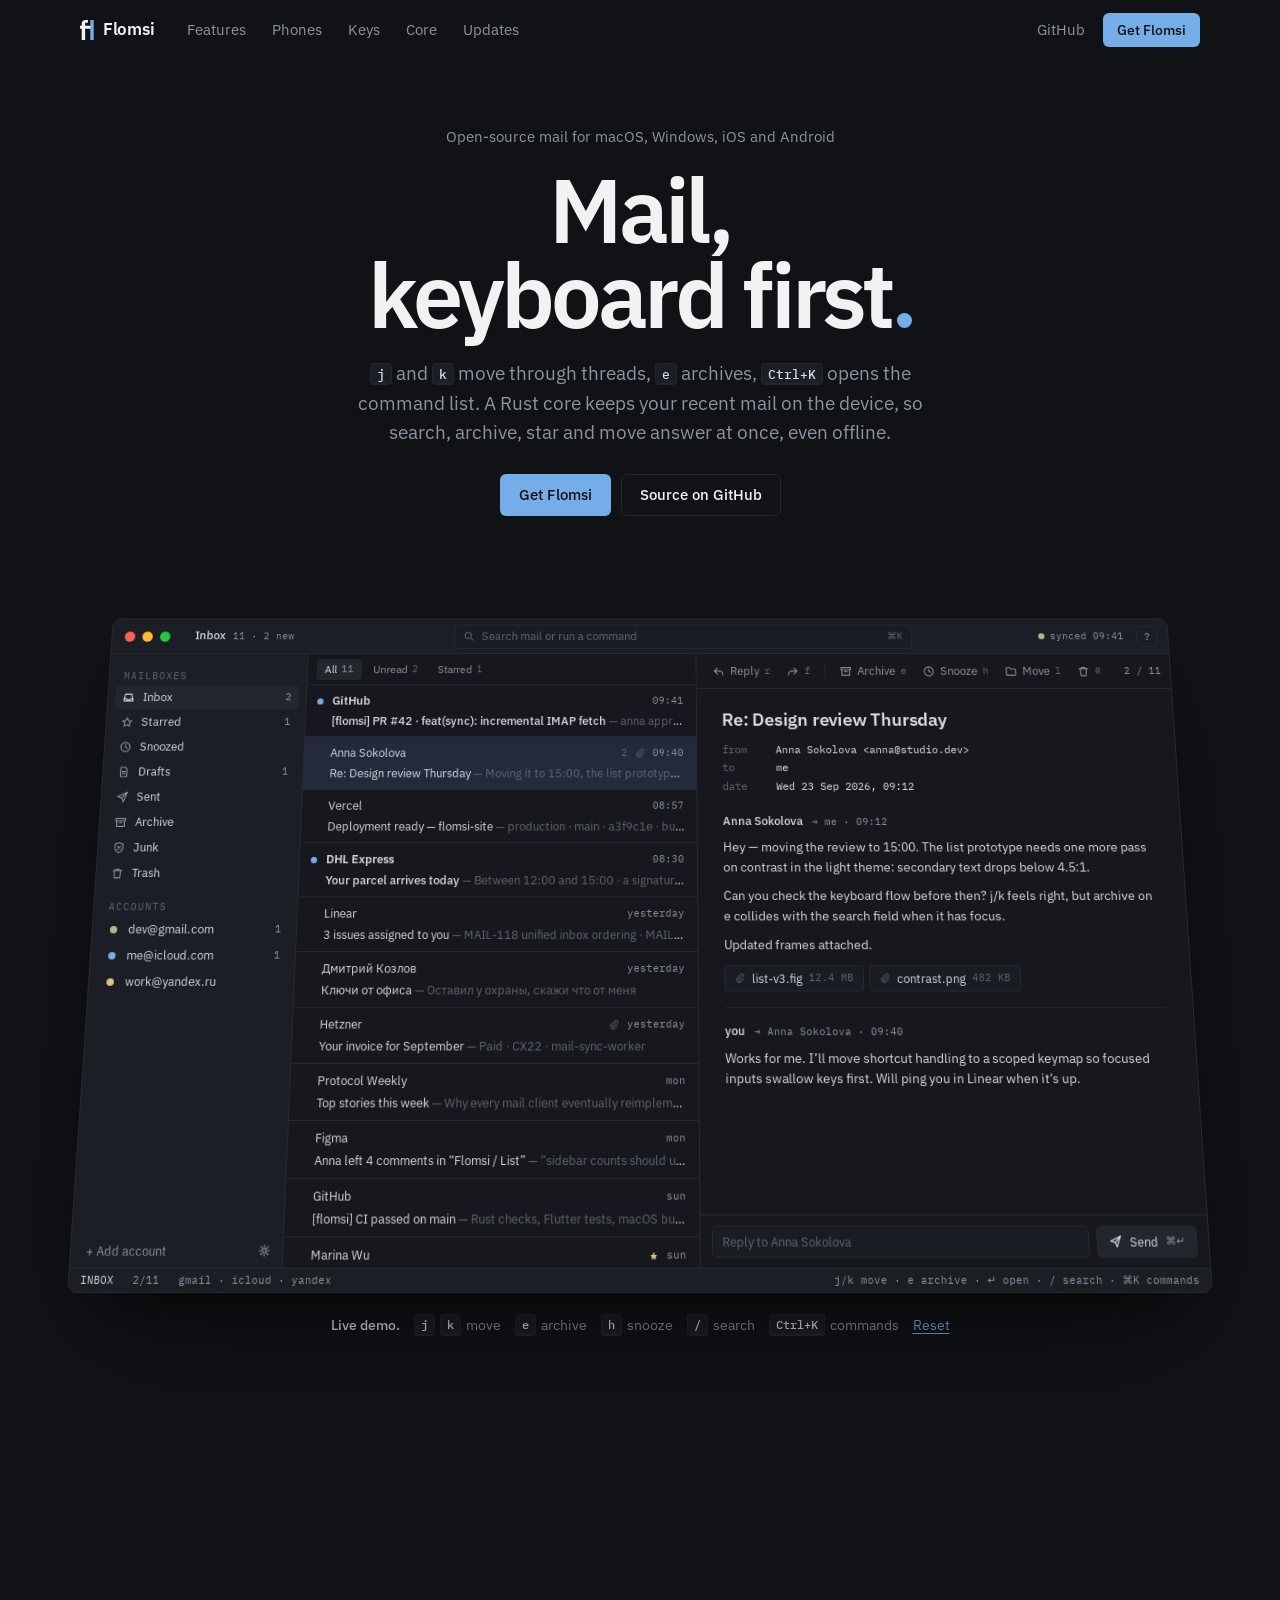
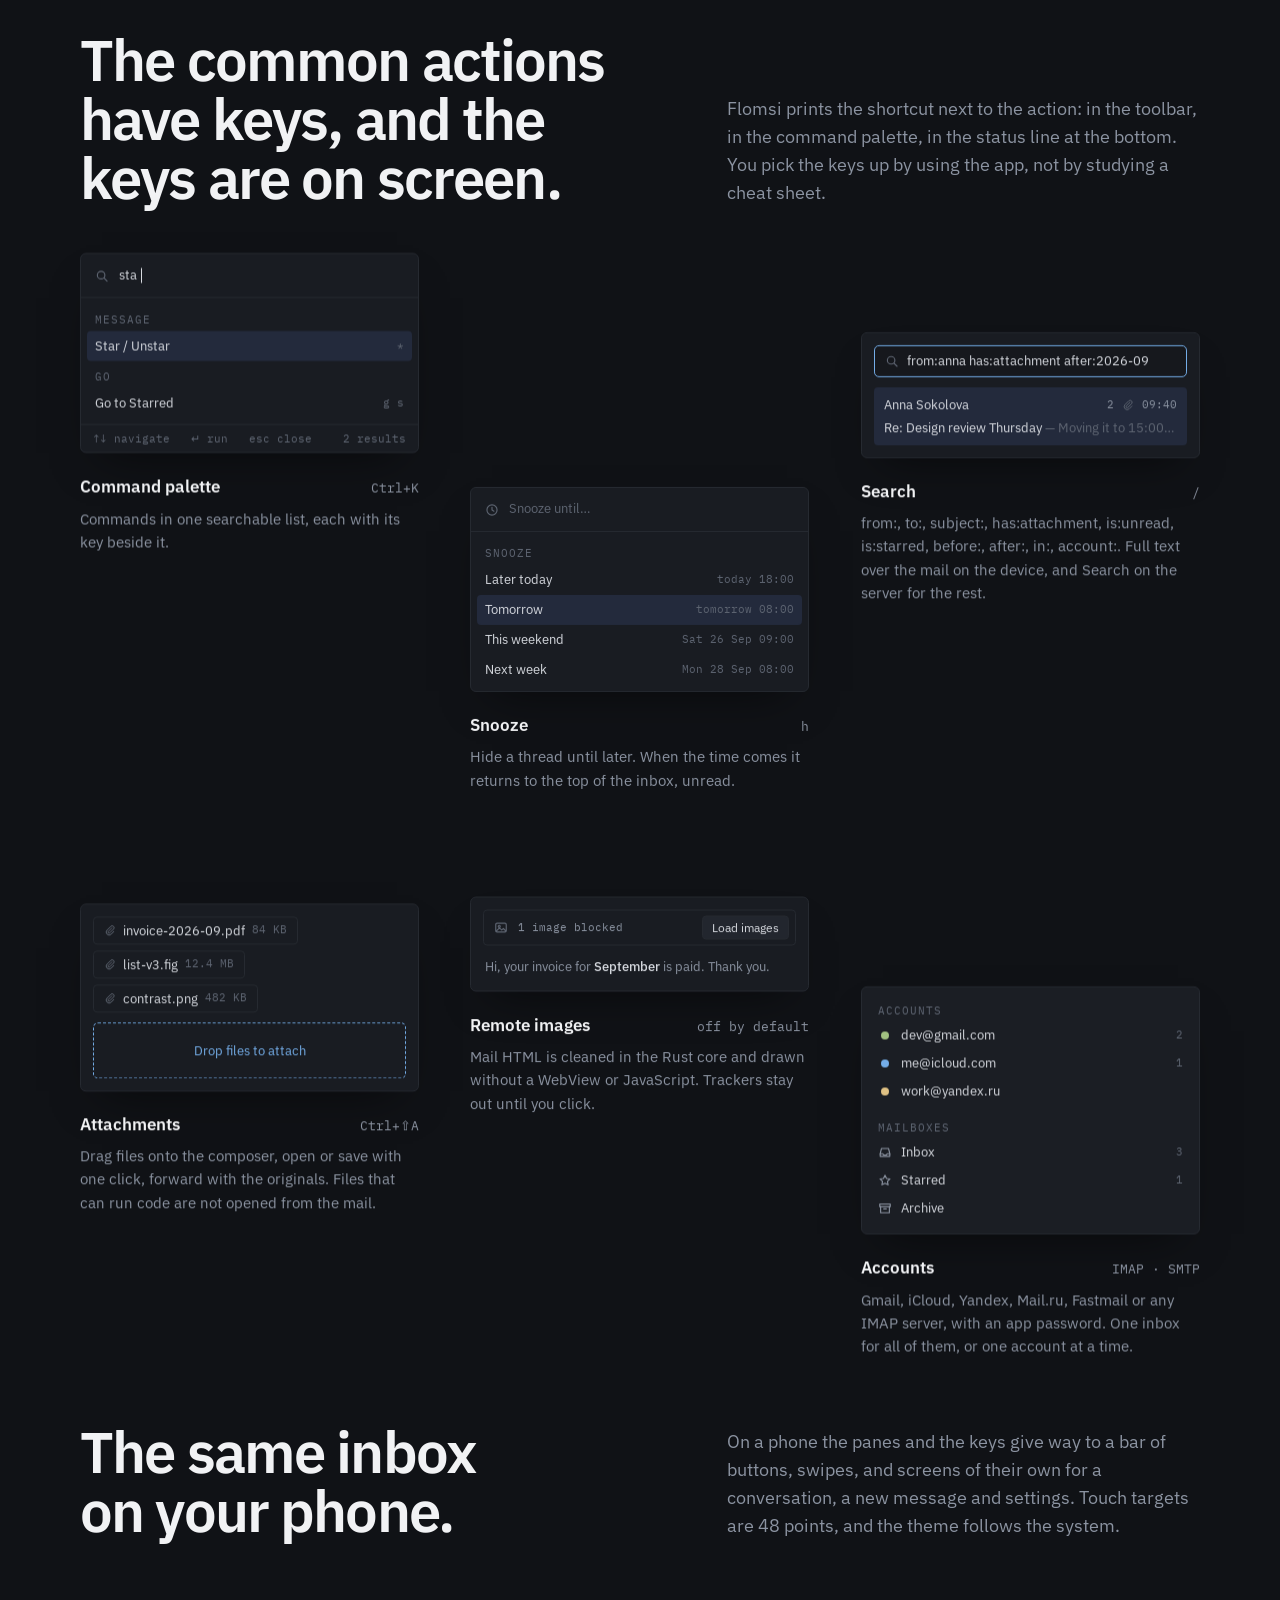
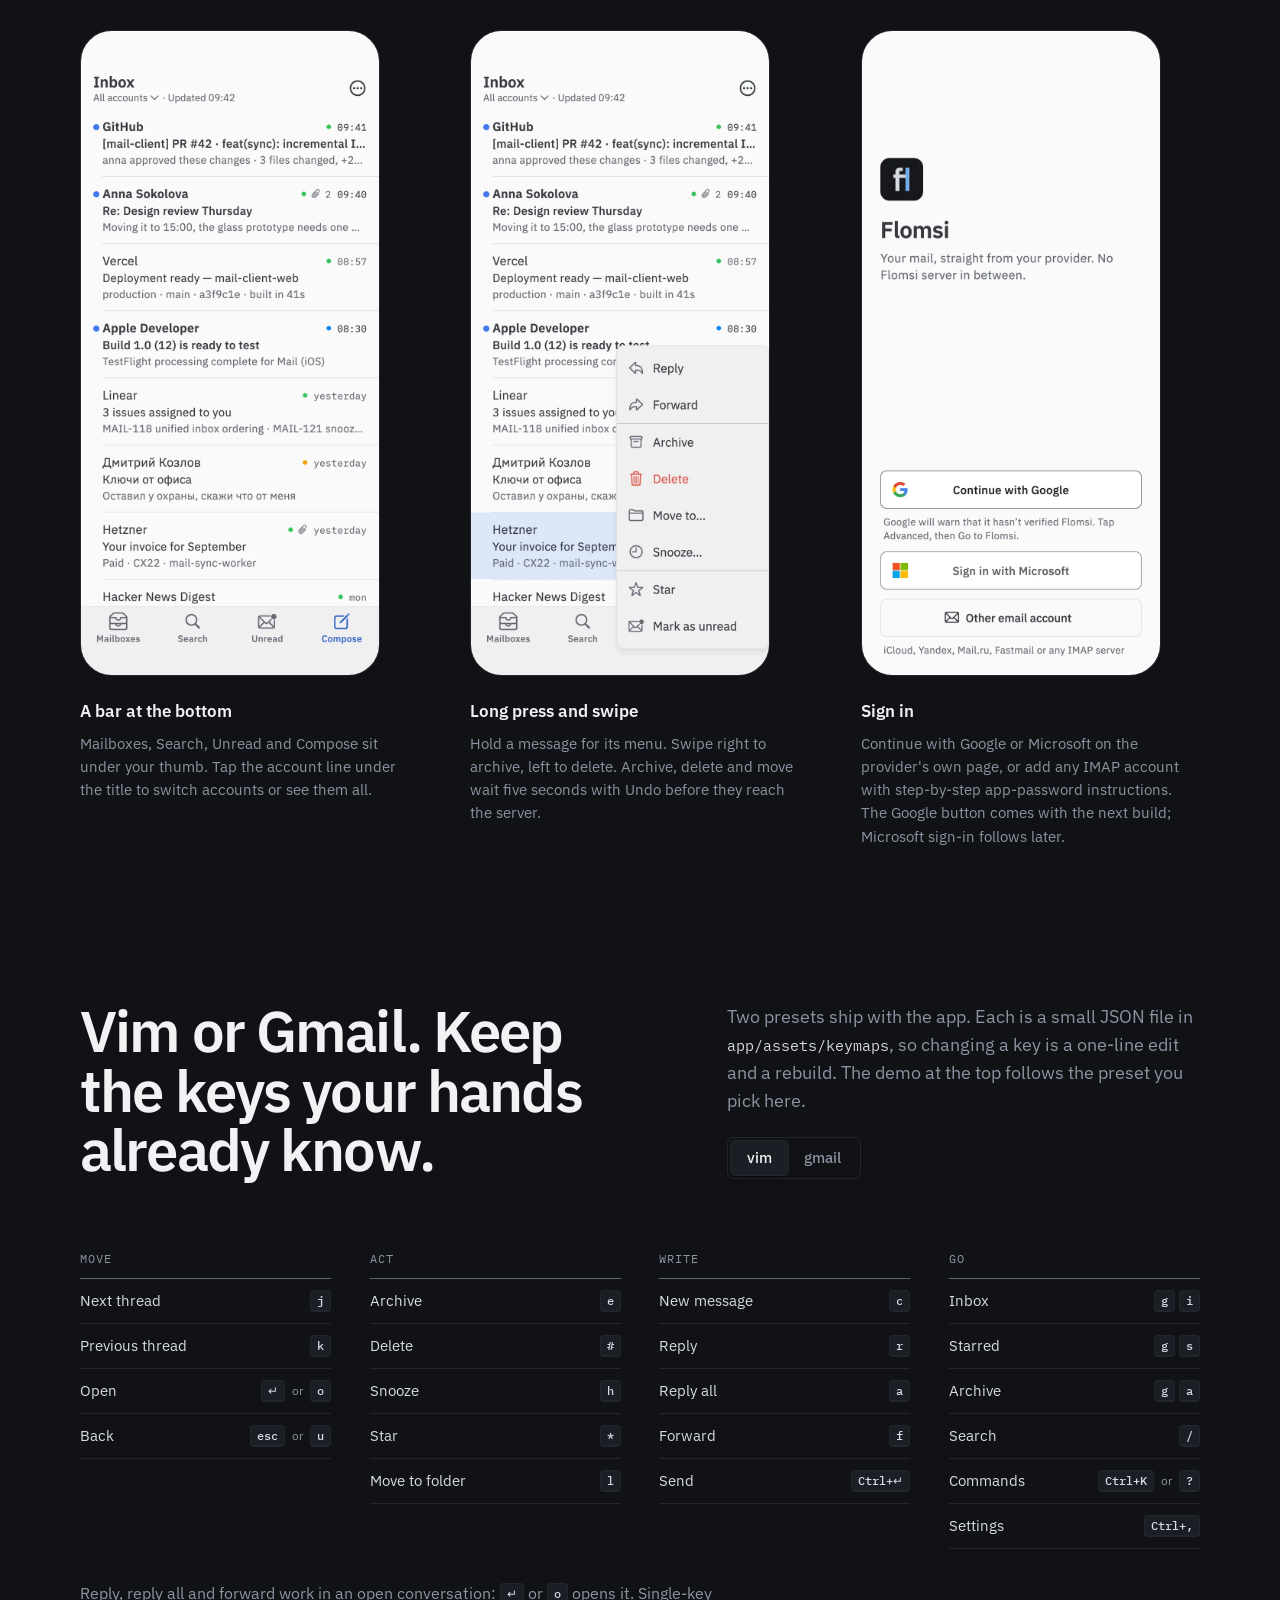
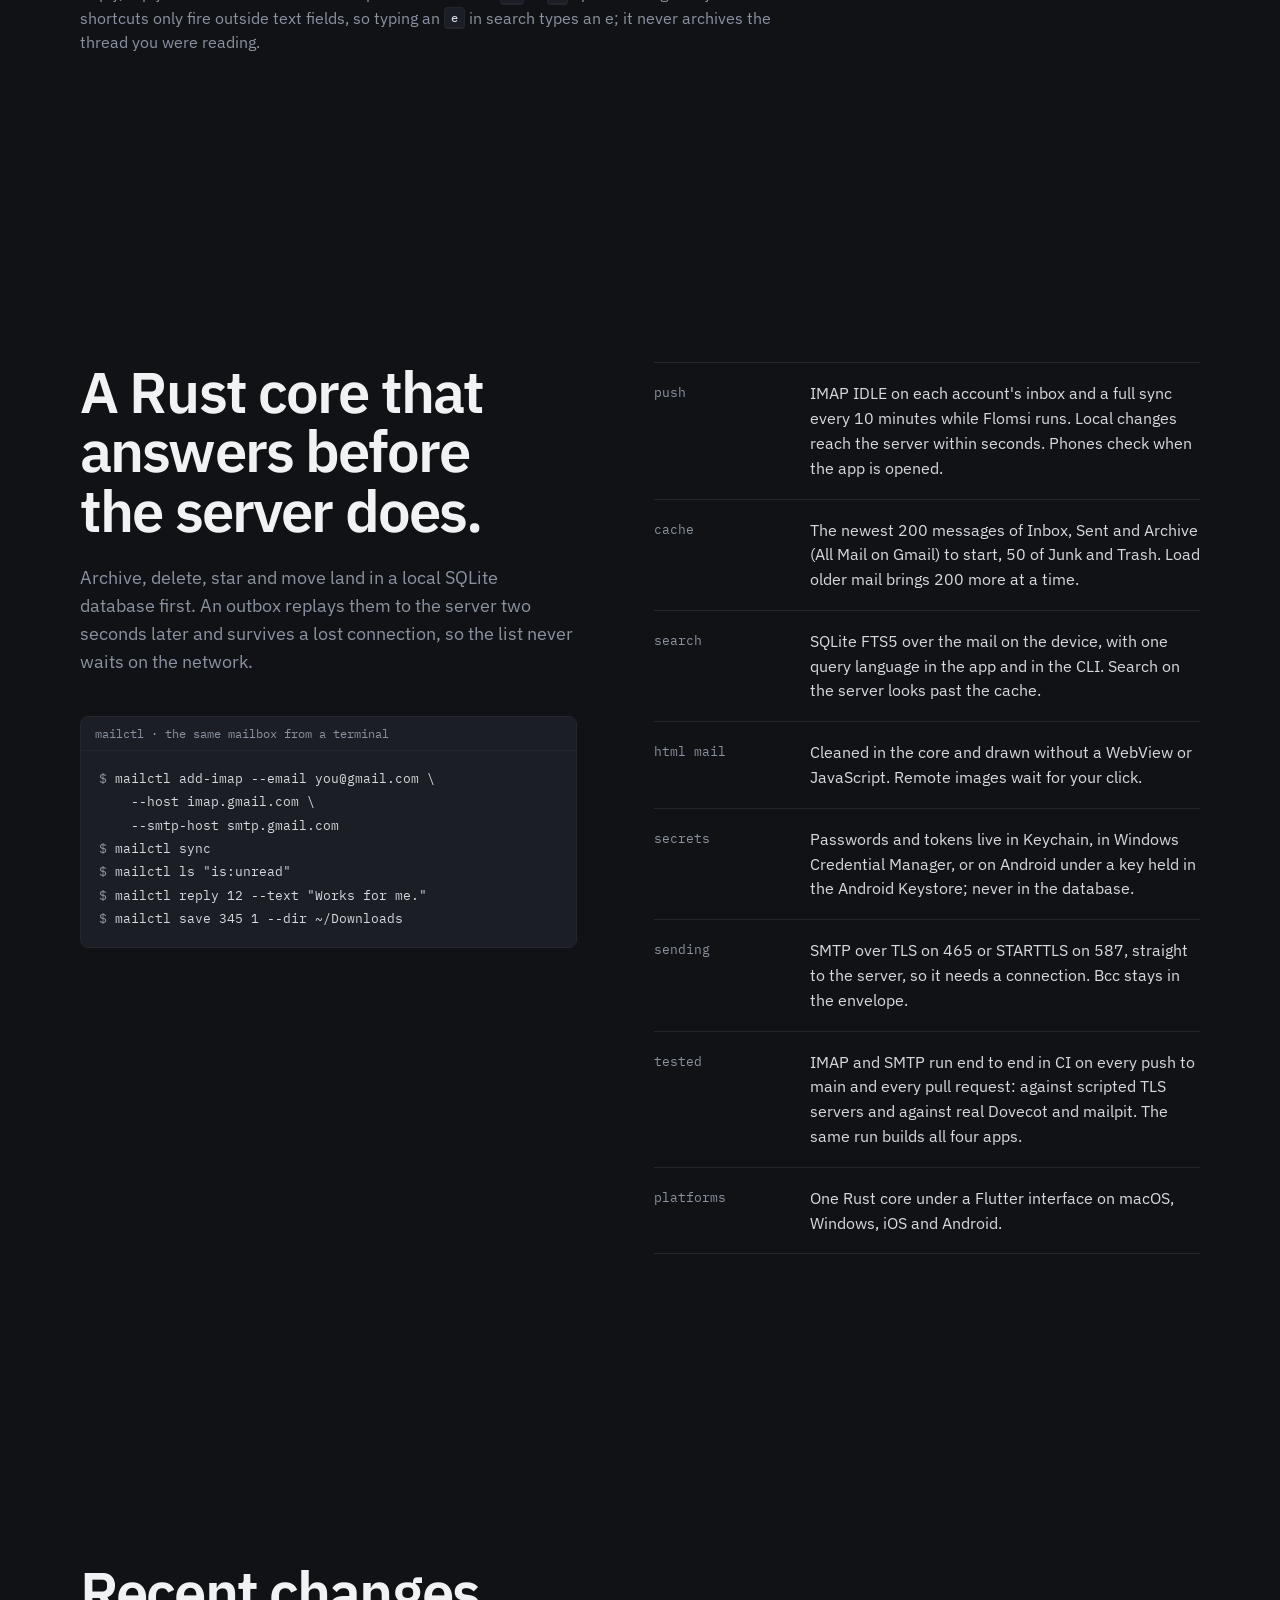
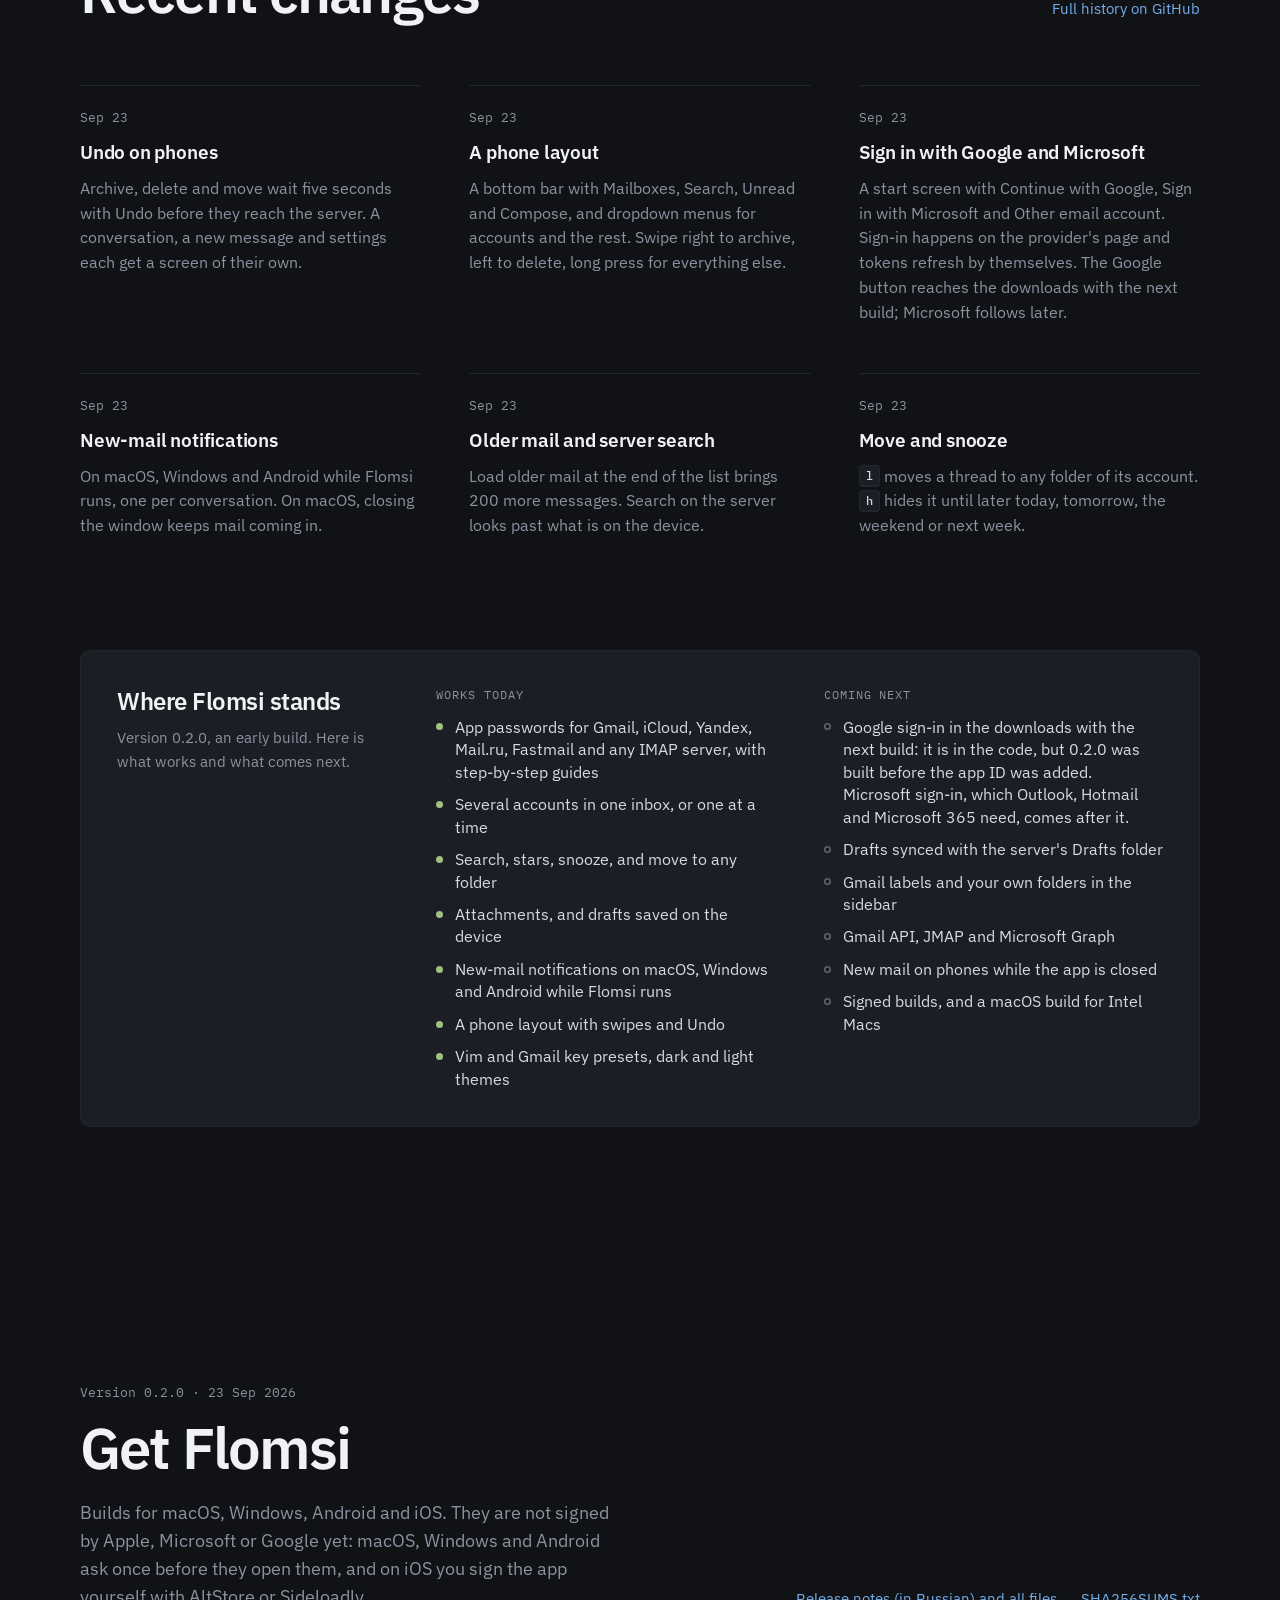
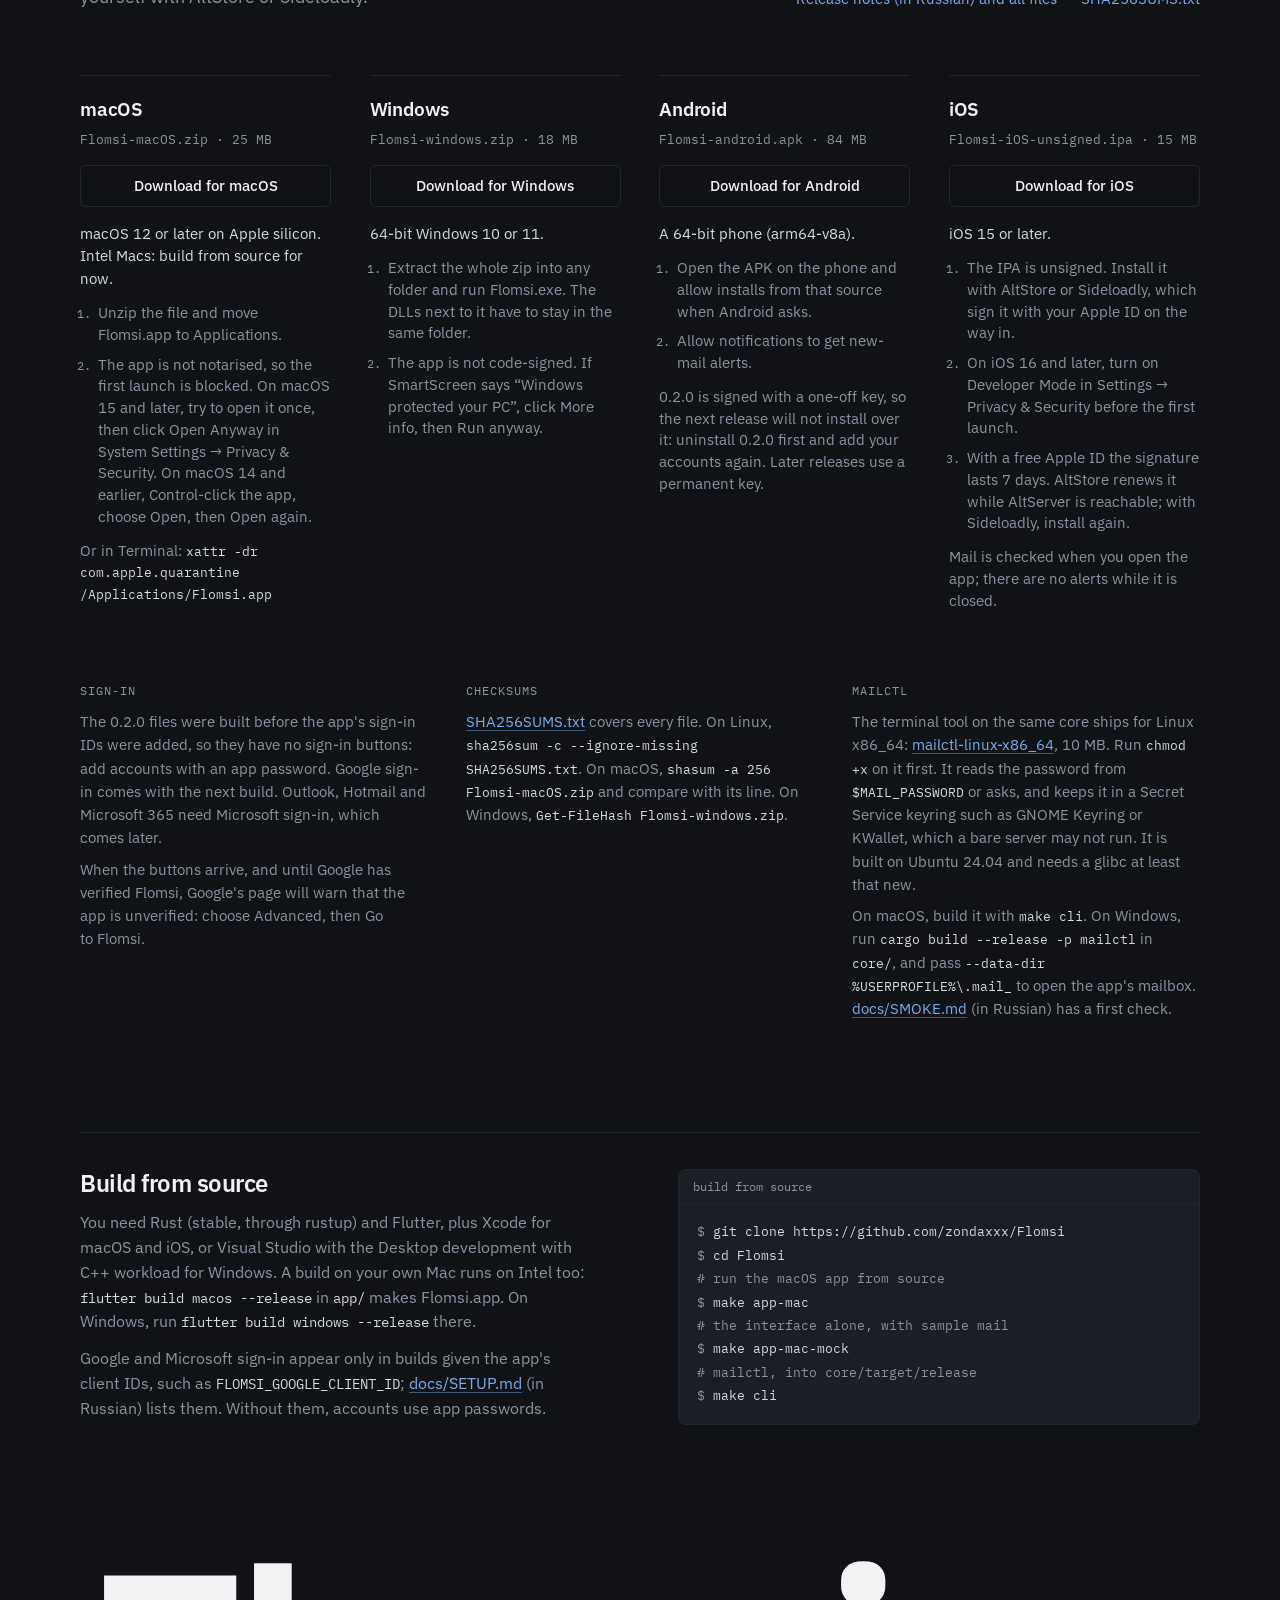
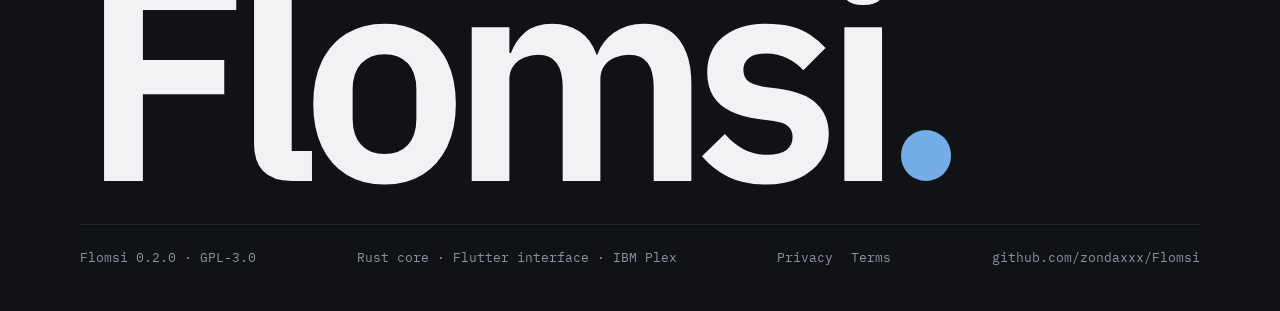
==== site/index.html @ 583b284b "A new mark: an fl ligature with the text cursor as its l The f is IBM Plex's own f; the l is a blue " ====
<!doctype html>
<html lang="en">
<head>
<meta charset="utf-8">
<!-- Holds the privacy page to its word: nothing loads from other sites, and the page sends nothing anywhere. -->
<meta http-equiv="Content-Security-Policy" content="default-src 'self'; script-src 'self' 'unsafe-inline'; style-src 'self' 'unsafe-inline'; img-src 'self' data:; connect-src 'none'; object-src 'none'; base-uri 'none'; form-action 'none'">
<meta name="viewport" content="width=device-width, initial-scale=1, viewport-fit=cover">
<title>Flomsi · Mail, keyboard first</title>
<script>document.documentElement.classList.add('js')</script>
<meta name="description" content="Flomsi is an open-source, keyboard-first mail client for macOS, Windows, iOS and Android. A Rust core keeps your recent mail on the device.">
<link rel="canonical" href="https://flomsi.nz/">
<!-- The page opens on the dark hero in either scheme; the script follows the section tone from there. -->
<meta name="theme-color" content="#101216" media="(prefers-color-scheme: dark)">
<meta name="theme-color" content="#101216" media="(prefers-color-scheme: light)">
<meta property="og:type" content="website">
<meta property="og:site_name" content="Flomsi">
<meta property="og:title" content="Flomsi · Mail, keyboard first">
<meta property="og:description" content="An open-source, keyboard-first mail client for macOS, Windows, iOS and Android.">
<meta property="og:url" content="https://flomsi.nz/">
<meta property="og:image" content="https://flomsi.nz/og.png">
<meta property="og:image:width" content="1200">
<meta property="og:image:height" content="630">
<meta property="og:image:alt" content="Flomsi, mail keyboard first, next to its inbox on a phone.">
<meta name="twitter:card" content="summary_large_image">
<link rel="icon" href="favicon.ico" sizes="32x32">
<link rel="icon" href="favicon.svg" type="image/svg+xml">
<link rel="apple-touch-icon" href="apple-touch-icon.png">
<link rel="preload" href="fonts/IBMPlexSans-Variable.woff2" as="font" type="font/woff2" crossorigin>
<style>
/* IBM Plex, served from this site (SIL OFL 1.1, fonts/OFL.txt): no third-party requests.
   Plex has no ⌘ ⇧ ↵, so both stacks keep system fonts behind it. */
@font-face{font-family:"IBM Plex Sans";src:url(fonts/IBMPlexSans-Variable.woff2) format("woff2");font-weight:400 700;font-style:normal;font-display:swap}
@font-face{font-family:"IBM Plex Mono";src:url(fonts/IBMPlexMono-Regular.woff2) format("woff2");font-weight:400;font-style:normal;font-display:swap}
@font-face{font-family:"IBM Plex Mono";src:url(fonts/IBMPlexMono-Medium.woff2) format("woff2");font-weight:500;font-style:normal;font-display:swap}
:root{--sans:"IBM Plex Sans",system-ui,-apple-system,"Segoe UI",Roboto,sans-serif;--mono:"IBM Plex Mono",ui-monospace,"SF Mono",Menlo,Consolas,monospace}

/* Tokens. Page: One Dark / One Light grounds. App: the exact Scheme from app/lib/theme/tokens.dart.
   Registered so the whole page can ease between the two palettes as sections change tone. */
@property --page{syntax:'<color>';inherits:true;initial-value:#101216}
@property --page2{syntax:'<color>';inherits:true;initial-value:#16181d}
@property --surface{syntax:'<color>';inherits:true;initial-value:#1b1e24}
@property --ink{syntax:'<color>';inherits:true;initial-value:#d7dae0}
@property --ink-strong{syntax:'<color>';inherits:true;initial-value:#f1f2f4}
@property --ink2{syntax:'<color>';inherits:true;initial-value:#8b93a1}
@property --ink3{syntax:'<color>';inherits:true;initial-value:#5f6673}
@property --line{syntax:'<color>';inherits:true;initial-value:#23262d}
@property --accent{syntax:'<color>';inherits:true;initial-value:#74ade8}
@property --accent2{syntax:'<color>';inherits:true;initial-value:#8fbdee}
@property --accent-ink{syntax:'<color>';inherits:true;initial-value:#0f1216}
@property --shade{syntax:'<color>';inherits:true;initial-value:rgba(0,0,0,.55)}
@property --scrim{syntax:'<color>';inherits:true;initial-value:rgba(0,0,0,.35)}
@property --bg{syntax:'<color>';inherits:true;initial-value:#16181d}
@property --bg2{syntax:'<color>';inherits:true;initial-value:#1b1e24}
@property --panel{syntax:'<color>';inherits:true;initial-value:#191c22}
@property --raised{syntax:'<color>';inherits:true;initial-value:#22262e}
@property --hover{syntax:'<color>';inherits:true;initial-value:#1c1f26}
@property --sel{syntax:'<color>';inherits:true;initial-value:#232a3c}
@property --border{syntax:'<color>';inherits:true;initial-value:#262a31}
@property --fg{syntax:'<color>';inherits:true;initial-value:#d7dae0}
@property --fg2{syntax:'<color>';inherits:true;initial-value:#8b93a1}
@property --fg3{syntax:'<color>';inherits:true;initial-value:#5f6673}
@property --blue{syntax:'<color>';inherits:true;initial-value:#74ade8}
@property --green{syntax:'<color>';inherits:true;initial-value:#a1c181}
@property --yellow{syntax:'<color>';inherits:true;initial-value:#dfc184}
@property --red{syntax:'<color>';inherits:true;initial-value:#d07277}
@property --purple{syntax:'<color>';inherits:true;initial-value:#b477cf}
@property --cyan{syntax:'<color>';inherits:true;initial-value:#6fb3c9}

:root{color-scheme:dark}
body{
  --page:#101216;--page2:#16181d;--surface:#1b1e24;--ink:#d7dae0;--ink-strong:#f1f2f4;--ink2:#8b93a1;--ink3:#5f6673;
  --line:#23262d;--accent:#74ade8;--accent2:#8fbdee;--accent-ink:#0f1216;--shade:rgba(0,0,0,.55);--scrim:rgba(0,0,0,.35);
  --bg:#16181d;--bg2:#1b1e24;--panel:#191c22;--raised:#22262e;--hover:#1c1f26;--sel:#232a3c;--border:#262a31;
  --fg:#d7dae0;--fg2:#8b93a1;--fg3:#5f6673;--blue:#74ade8;--green:#a1c181;--yellow:#dfc184;--red:#d07277;--purple:#b477cf;--cyan:#6fb3c9;
  --ease:cubic-bezier(.215,.61,.355,1);
  margin:0;background:var(--page);color:var(--ink);
  font:400 16px/1.6 var(--sans);
  -webkit-font-smoothing:antialiased;text-rendering:optimizeLegibility;
  transition-property:--page,--page2,--surface,--ink,--ink-strong,--ink2,--ink3,--line,--accent,--accent2,--accent-ink,--shade,--scrim,--bg,--bg2,--panel,--raised,--hover,--sel,--border,--fg,--fg2,--fg3,--blue,--green,--yellow,--red,--purple,--cyan;
  transition-duration:.6s;transition-timing-function:var(--ease);
}
/* The page's light accent is one step darker than the app's blue (--blue stays #4078f2), so link text
   on the page and white on a primary button both reach 4.5:1. --ink3 is for rules and markers only. */
body[data-tone="light"]{
  --page:#f5f5f6;--page2:#ececee;--surface:#ffffff;--ink:#383a42;--ink-strong:#1d1f25;--ink2:#61646f;--ink3:#9a9ca4;
  --line:#e1e1e3;--accent:#2f66e0;--accent2:#2a5fd6;--accent-ink:#ffffff;--shade:rgba(40,44,56,.2);--scrim:rgba(40,44,56,.12);
  --bg:#fafafa;--bg2:#f0f0f1;--panel:#ffffff;--raised:#e5e5e6;--hover:#f2f2f3;--sel:#dce6f7;--border:#e1e1e3;
  --fg:#383a42;--fg2:#696c77;--fg3:#a0a1a7;--blue:#4078f2;--green:#50a14f;--yellow:#c18401;--red:#e45649;--purple:#a626a4;--cyan:#0184bc;
}
body[data-tone="light"]{color-scheme:light}
/* The demo window can be pinned to one theme from its own command palette. */
.win[data-force="dark"]{--bg:#16181d;--bg2:#1b1e24;--panel:#191c22;--raised:#22262e;--hover:#1c1f26;--sel:#232a3c;--border:#262a31;--fg:#d7dae0;--fg2:#8b93a1;--fg3:#5f6673;--blue:#74ade8;--green:#a1c181;--yellow:#dfc184;--red:#d07277;--purple:#b477cf;--cyan:#6fb3c9;--shade:rgba(0,0,0,.55);--scrim:rgba(0,0,0,.35)}
.win[data-force="light"]{--bg:#fafafa;--bg2:#f0f0f1;--panel:#ffffff;--raised:#e5e5e6;--hover:#f2f2f3;--sel:#dce6f7;--border:#e1e1e3;--fg:#383a42;--fg2:#696c77;--fg3:#a0a1a7;--blue:#4078f2;--green:#50a14f;--yellow:#c18401;--red:#e45649;--purple:#a626a4;--cyan:#0184bc;--shade:rgba(40,44,56,.2);--scrim:rgba(40,44,56,.12)}

*,*::before,*::after{box-sizing:border-box}
/* Anchors and focus stop below the sticky nav. Smooth only once something has focus (a clicked nav link),
   so arriving from another page at /#get jumps straight there instead of scrolling the whole page. */
html{scroll-padding-top:64px}
html:focus-within{scroll-behavior:smooth}
.mono{font-family:var(--mono);font-variant-numeric:tabular-nums}
a{color:inherit}
:focus-visible{outline:2px solid var(--accent);outline-offset:2px}
.wrap{max-width:1200px;margin-inline:auto;padding-inline:clamp(16px,4vw,40px)}
.skip{position:absolute;left:12px;top:-60px;z-index:60;padding:8px 12px;border:1px solid var(--line);border-radius:6px;background:var(--surface);color:var(--ink-strong);font-size:14.5px;text-decoration:none}
.skip:focus{top:10px}
/* Without scripts the demo window would stand empty and the preset toggle would do nothing. */
html:not(.js) .stage,html:not(.js) .seg{display:none}
kbd{font:500 12px/1 var(--mono);display:inline-block;min-width:1.7em;text-align:center;padding:4px 6px 3px;border:1px solid var(--line);border-bottom-width:2px;border-radius:4px;background:var(--surface);color:var(--ink);vertical-align:.1em}
.ic{width:14px;height:14px;flex:none;fill:none;stroke:currentColor;stroke-width:1.3;stroke-linecap:round;stroke-linejoin:round}

/* ---------- Nav ---------- */
.nav{position:sticky;top:env(safe-area-inset-top,0px);z-index:40;background:var(--page);border-bottom:1px solid transparent;transition:border-color .2s}
.nav.scrolled{border-bottom-color:var(--line)}
.nav .wrap{height:60px;display:flex;align-items:center;gap:32px}
.logo{display:flex;align-items:center;gap:9px;font-weight:600;font-size:17px;letter-spacing:-.01em;color:var(--ink-strong);text-decoration:none}
.logo svg{width:13.7px;height:20px}
.nav-links{display:flex;gap:26px;font-size:14.5px}
.nav-links a{color:var(--ink2);text-decoration:none;transition:color .15s}
.nav-links a:hover{color:var(--ink-strong)}
.nav-end{margin-left:auto;display:flex;align-items:center;gap:18px;font-size:14.5px}
.nav-end .gh{color:var(--ink2);text-decoration:none}
.nav-end .gh:hover{color:var(--ink-strong)}
.btn{display:inline-flex;align-items:center;justify-content:center;gap:8px;height:42px;padding:0 18px;border-radius:6px;border:1px solid transparent;font:500 15px/1 var(--sans);text-decoration:none;cursor:pointer;transition:background-color .15s,border-color .15s,color .15s;white-space:nowrap}
.btn-p{background:var(--accent);color:var(--accent-ink)}
.btn-p:hover{background:var(--accent2)}
.btn-s{border-color:var(--line);color:var(--ink-strong);background:transparent}
.btn-s:hover{background:var(--page2)}
.btn-sm{height:34px;padding:0 13px;font-size:14px}
@media (max-width:820px){.nav-links,.nav-end .gh{display:none}}

/* ---------- Hero ---------- */
.hero{padding-top:clamp(36px,5vw,64px);overflow-x:clip;text-align:center}
.eyebrow{margin:0 0 18px;font-size:15px;color:var(--ink2);text-wrap:balance}
h1{margin:0;font-weight:600;font-size:clamp(44px,7vw,96px);line-height:.95;letter-spacing:-.045em;color:var(--ink-strong);text-wrap:balance}
h1 span{display:block}
.dot{display:inline-block;width:.17em;height:.17em;border-radius:50%;background:var(--accent);margin-left:.05em}
.lede{max-width:38rem;margin:22px auto 0;font-size:clamp(17px,1.5vw,19px);line-height:1.55;color:var(--ink2);text-wrap:pretty}
.lede kbd{font-size:12.5px}
.ctas{display:flex;justify-content:center;gap:10px;flex-wrap:wrap;margin-top:26px}
.rise{animation:rise .7s var(--ease) both}
.rise.d1{animation-delay:.06s}.rise.d2{animation-delay:.12s}.rise.d3{animation-delay:.18s}.rise.d4{animation-delay:.26s}
@keyframes rise{from{opacity:.3;transform:translateY(14px)}}

.stage{max-width:1240px;margin:clamp(36px,4.5vw,56px) auto 0;padding-inline:clamp(16px,2vw,20px);perspective:1800px;perspective-origin:50% 0}
.tilt{transform-origin:50% 100%;transform:rotateX(var(--tilt,0deg)) scale(var(--sc,1));will-change:transform}
.frame{position:relative;height:calc(720px * var(--k,1))}
.demo-hint{margin:22px auto 0;padding-bottom:clamp(88px,11vw,140px);font-size:14px;color:var(--ink2);display:flex;flex-wrap:wrap;justify-content:center;align-items:center;gap:6px 14px}
.demo-hint .grp{display:inline-flex;align-items:center;gap:5px;white-space:nowrap}
.demo-hint b{font-weight:500;color:var(--ink)}
.linkbtn{background:none;border:0;padding:0;font:inherit;color:var(--accent);cursor:pointer;text-decoration:underline;text-underline-offset:3px}

/* ---------- The app window (F1 · Editor) ---------- */
.win{position:absolute;left:0;top:0;width:1200px;height:720px;transform-origin:0 0;transform:scale(var(--k,1));
  display:flex;flex-direction:column;overflow:hidden;border-radius:10px;background:var(--bg);color:var(--fg);
  font:400 13px/1.45 var(--sans);text-align:left;
  box-shadow:0 0 0 1px var(--border),0 60px 120px -40px var(--shade),0 30px 60px -30px var(--shade)}
.win .mono{font-size:11px;color:var(--fg2)}
.win button{font:inherit;color:inherit}
.topbar{height:40px;flex:none;display:flex;align-items:center;padding:0 12px 0 14px;background:var(--bg2);border-bottom:1px solid var(--border)}
.lights{display:flex;gap:8px;width:66px;margin-right:14px}
.lights i{width:12px;height:12px;border-radius:50%;background:#ff5f57;box-shadow:inset 0 0 0 .5px rgba(0,0,0,.18)}
.lights i:nth-child(2){background:#febc2e}.lights i:nth-child(3){background:#28c840}
.ttl{width:150px;display:flex;align-items:baseline;gap:8px;white-space:nowrap;overflow:hidden}
.ttl b{font-weight:500;overflow:hidden;text-overflow:ellipsis}
.search{margin-inline:auto;width:520px;height:28px;display:flex;align-items:center;gap:8px;padding:0 9px;background:var(--panel);border:1px solid var(--border);border-radius:5px;color:var(--fg3);transition:border-color .12s}
.search:focus-within{border-color:var(--blue)}
.search .ic{width:13px;height:13px}
.search input,.qr input,.pin input{flex:1;min-width:0;background:none;border:0;outline:0;padding:0;font:400 13px var(--sans);color:var(--fg)}
.search input::placeholder,.qr input::placeholder,.pin input::placeholder{color:var(--fg3)}
.search .mono{font-size:10.5px;color:var(--fg3)}
.sync{display:flex;align-items:center;gap:6px}
.sync i{width:7px;height:7px;border-radius:50%;background:var(--green)}
.sync i.pulse{animation:pulse .7s ease-in-out 4 alternate}
@keyframes pulse{to{opacity:.25}}
.qbtn{margin-left:8px;width:24px;height:24px;display:grid;place-items:center;border:1px solid var(--border);border-radius:4px;background:none;cursor:pointer;font:400 12px var(--mono)!important;color:var(--fg2)!important}
.qbtn:hover{background:var(--raised)}
.panes{flex:1;min-height:0;display:flex}
.side{width:224px;flex:none;display:flex;flex-direction:column;background:var(--bg2);border-right:1px solid var(--border)}
.side-list{flex:1;overflow:hidden;padding:4px 8px 8px}
.sec{padding:14px 8px 4px;font:400 10.5px/1.45 var(--mono);letter-spacing:1px;text-transform:uppercase;color:var(--fg3)}
.srow{height:26px;margin-bottom:2px;padding:0 8px;display:flex;align-items:center;gap:9px;border-radius:4px;cursor:pointer;transition:background-color .12s var(--ease)}
.srow:hover{background:var(--hover)}
.srow.on{background:var(--raised)}
.srow .lead{width:14px;display:grid;place-items:center;color:var(--fg2)}
.srow.on .lead{color:var(--fg)}
.srow .lbl{flex:1;min-width:0;overflow:hidden;text-overflow:ellipsis;white-space:nowrap}
.acc-dot{width:8px;height:8px;border-radius:50%}
.side-foot{height:34px;display:flex;align-items:center;justify-content:space-between;padding:0 12px 0 16px;font-size:12.5px;color:var(--fg2)}
.list{width:440px;flex:none;display:flex;flex-direction:column;border-right:1px solid var(--border)}
.filters{height:36px;flex:none;display:flex;align-items:center;padding:0 10px;border-bottom:1px solid var(--border)}
.chip{height:24px;margin-right:4px;padding:0 9px;display:flex;align-items:center;gap:5px;border:0;border-radius:4px;background:none;cursor:pointer;font-size:12px!important;color:var(--fg2)!important;transition:background-color .12s var(--ease)}
.chip:hover{background:var(--hover)}
.chip.on{background:var(--raised);color:var(--fg)!important}
.chip .mono{color:var(--fg3)}
.chip.on .mono{color:var(--fg2)}
.rows{flex:1;overflow-y:auto;scrollbar-width:none}
.rows::-webkit-scrollbar{display:none}
.row{display:flex;gap:10px;padding:9px 14px 9px 12px;border-bottom:1px solid var(--border);cursor:pointer;overflow:hidden;
  transition:background-color .12s var(--ease),height .18s var(--ease),opacity .18s var(--ease),padding .18s var(--ease)}
.row:hover{background:var(--hover)}
.row.sel{background:var(--sel)}
.row.leaving{height:0!important;padding-top:0;padding-bottom:0;opacity:0;border-bottom-width:0}
.udot{flex:none;width:7px;height:7px;margin-top:6px;border-radius:50%;background:var(--blue);transform:scale(0);transition:transform .18s cubic-bezier(.34,1.56,.64,1)}
.unread .udot{transform:scale(1)}
.rmain{flex:1;min-width:0}
.r1{display:flex;align-items:center;gap:8px}
.sender{flex:1;min-width:0;overflow:hidden;text-overflow:ellipsis;white-space:nowrap}
.unread .sender{font-weight:600}
.r1 .ic{width:12px;height:12px;color:var(--fg3)}
.r1 .star{color:var(--yellow);fill:var(--yellow);stroke:none;width:11px;height:11px}
.snz{display:inline-flex;align-items:center;gap:4px;color:var(--yellow)!important}
.snz .ic{color:var(--yellow)!important;width:11px;height:11px}
.r2{margin-top:3px;font-size:12.5px;white-space:nowrap;overflow:hidden;text-overflow:ellipsis}
.unread .subj{font-weight:500}
.snip{color:var(--fg3)}
.empty{height:100%;display:grid;place-items:center;color:var(--fg3);font-size:12.5px}
.read{flex:1;min-width:0;display:flex;flex-direction:column}
.tbar{height:40px;flex:none;display:flex;align-items:center;gap:2px;padding:0 10px;border-bottom:1px solid var(--border)}
.tb{height:28px;padding:0 8px;display:flex;align-items:center;gap:6px;border:0;border-radius:4px;background:none;cursor:pointer;font-size:12.5px!important;color:var(--fg2)!important;transition:background-color .12s var(--ease),color .12s}
.tb:hover{background:var(--raised);color:var(--fg)!important}
.tb .mono{font-size:10.5px;color:var(--fg3)}
.tb-sep{width:1px;height:16px;margin:0 6px;background:var(--border)}
.tpos{margin-left:auto}
.rbody{flex:1;overflow-y:auto;padding:22px 28px 16px;scrollbar-width:none}
.rbody::-webkit-scrollbar{display:none}
.subject{margin:0 0 12px;font-size:20px;font-weight:600;line-height:1.3;letter-spacing:-.2px;color:var(--fg)}
.meta{margin:0}
.meta div{display:flex;margin-bottom:3px;font:400 12px/1.45 var(--mono)}
.meta dt{width:60px;flex:none;color:var(--fg3)}
.meta dd{margin:0;color:var(--fg)}
.msgs{margin-top:22px}
.msg{padding-bottom:16px}
.msg+.msg{padding-top:16px;border-top:1px solid var(--border)}
.mh{display:flex;align-items:baseline;gap:10px;margin-bottom:8px}
.mh b{font-weight:500}
.mb p{margin:0 0 10px;max-width:62ch;font-size:13.5px;line-height:1.6}
.files{display:flex;flex-wrap:wrap;gap:6px;margin-top:4px}
.file{height:28px;display:inline-flex;align-items:center;gap:7px;padding:0 10px;border:1px solid var(--border);border-radius:4px;background:var(--panel);font-size:12.5px}
.file .ic{width:12px;height:12px;color:var(--fg3)}
.file .mono{color:var(--fg3)}
.blocked{display:flex;align-items:center;gap:10px;margin-bottom:14px;padding:5px 6px 5px 10px;border:1px solid var(--border);border-radius:4px}
.blocked .ic{color:var(--fg3)}
.mini-btn{margin-left:auto;height:24px;padding:0 9px;border:1px solid var(--border);border-radius:4px;background:var(--raised);cursor:pointer;font-size:12px!important}
.mini-btn:hover{border-color:var(--fg3)}
.img-ph{height:56px;margin-bottom:14px;display:grid;place-items:center;border:1px dashed var(--border);border-radius:4px;background:var(--bg2)}
.inv{margin:2px 0 12px;border-collapse:collapse;font-size:13px}
.inv th,.inv td{padding:6px 10px;border:1px solid var(--border)}
.inv th{text-align:left;font-weight:500}
.inv .num{text-align:right;font-family:var(--mono);font-size:12px}
.mb a{color:var(--blue);text-decoration:none}
.fine{font-size:12px!important;color:var(--fg3)}
.qr{flex:none;display:flex;gap:8px;padding:10px 12px;border-top:1px solid var(--border)}
.qr label{flex:1;height:32px;display:flex;align-items:center;padding:0 10px;background:var(--panel);border:1px solid var(--border);border-radius:5px;transition:border-color .12s}
.qr label:focus-within{border-color:var(--blue)}
.qr .send{height:32px;padding:0 12px;display:flex;align-items:center;gap:8px;border:1px solid var(--border);border-radius:5px;background:var(--raised);cursor:pointer;font-size:12.5px!important}
.qr .send:hover{border-color:var(--fg3)}
.status{height:24px;flex:none;display:flex;align-items:center;gap:20px;padding:0 12px;background:var(--bg2);border-top:1px solid var(--border);white-space:nowrap}
.status .st-t{color:var(--fg)}
.st-hint{margin-left:auto;overflow:hidden;text-overflow:ellipsis}
.st-hint.note{color:var(--fg)}
.st-hint.swap{animation:swap .18s var(--ease)}
@keyframes swap{from{opacity:0;transform:translateY(40%)}}
.appear{animation:appear .18s var(--ease) both}
@keyframes appear{from{opacity:0;transform:translateY(6px)}}
.pal[hidden]{display:none}
.pal{position:absolute;inset:0;z-index:5;display:flex;justify-content:center;align-items:flex-start;padding-top:64px;background:var(--scrim)}
.pbox{width:560px;overflow:hidden;background:var(--panel);border:1px solid var(--border);border-radius:6px;box-shadow:0 24px 48px -12px var(--shade);animation:palIn .18s var(--ease)}
@keyframes palIn{from{opacity:0;transform:translateY(-6px) scale(.985)}}
.pin{height:44px;display:flex;align-items:center;gap:10px;padding:0 14px;border-bottom:1px solid var(--border);color:var(--fg3)}
.pin input{font-size:14px}
.plist{max-height:330px;overflow-y:auto;padding:6px;scrollbar-width:none}
.pg{padding:8px 8px 4px;font:400 10.5px/1.45 var(--mono);letter-spacing:1px;text-transform:uppercase;color:var(--fg3)}
.pi{height:30px;display:flex;align-items:center;justify-content:space-between;gap:12px;padding:0 8px;border-radius:4px;cursor:pointer}
.pi.on{background:var(--sel)}
.pi .pt{flex:1;min-width:0;overflow:hidden;white-space:nowrap;text-overflow:ellipsis}
.pi .mono{white-space:nowrap;color:var(--fg3)}
.pi .pk{color:var(--fg2)}
.pnone{padding:18px 8px;color:var(--fg3)}
.pfoot{height:28px;display:flex;align-items:center;justify-content:space-between;padding:0 12px;border-top:1px solid var(--border)}
.pfoot .mono{font-size:10.5px;color:var(--fg3)}
.back{display:none;height:40px;margin-left:-6px;padding:0 10px 0 6px;align-items:center;gap:4px;border:0;background:none;cursor:pointer;font-weight:500!important}
.back .ic{width:15px;height:15px}
/* Below 620px the whole window would shrink to unreadable type, so the demo narrows to the app's phone
   width instead: the thread list, and a tap opens the thread in its place. fit() sets the scale. */
.win.narrow{width:400px;left:calc(50% - 200px * var(--k,1))}
.win.narrow .side,.win.narrow .search,.win.narrow .read,.win.narrow .st-acc,.win.narrow .tb .mono,.win.narrow .tpos{display:none}
.win.narrow .sync{margin-left:auto}
.win.narrow .list{flex:1;width:auto;min-width:0;border-right:0}
.win.narrow.open .list,.win.narrow.open .ttl{display:none}
.win.narrow.open .read,.win.narrow.open .back{display:flex}
.win.narrow .rbody{padding:18px 18px 14px}
.win.narrow .pbox{width:calc(100% - 24px)}

/* ---------- Shared section type ---------- */
.band{padding-block:clamp(96px,12vw,160px)}
/* On a phone the full gap reads as an empty screen while the tone changes inside it. */
@media (max-width:620px){.band{padding-block:72px}}
/* Two bands in the same tone read as one section: no second gap between them. */
.band[data-tone="light"]+.band[data-tone="light"],.band[data-tone="dark"]+.band[data-tone="dark"]{padding-top:0}
.head{display:grid;grid-template-columns:minmax(0,1.25fr) minmax(0,1fr);gap:24px 56px;align-items:end}
h2{margin:0;font-weight:600;font-size:clamp(34px,4.6vw,58px);line-height:1.02;letter-spacing:-.032em;color:var(--ink-strong);text-wrap:balance}
.head p{margin:0;max-width:34rem;font-size:17.5px;color:var(--ink2);text-wrap:pretty}
@media (max-width:900px){.head{grid-template-columns:minmax(0,1fr)}}

/* ---------- Pieces ---------- */
.pieces{display:grid;grid-template-columns:repeat(3,minmax(0,1fr));column-gap:clamp(24px,4vw,56px);row-gap:clamp(64px,8vw,104px);margin-top:clamp(64px,8vw,112px)}
.piece:nth-child(3n+2){margin-top:128px}
.piece:nth-child(3n){margin-top:52px}
.piece-in{display:flex;flex-direction:column;gap:20px;will-change:transform}
.frag{width:100%;max-width:380px;background:var(--panel);color:var(--fg);border:1px solid var(--border);border-radius:6px;box-shadow:0 22px 44px -22px var(--shade);font:400 13px/1.45 var(--sans);overflow:hidden}
.frag .mono{font-size:11px;color:var(--fg3)}
.cap h3{margin:0;display:flex;justify-content:space-between;align-items:baseline;gap:12px;font-size:17px;font-weight:600;color:var(--ink-strong)}
.cap h3 .mono{font-size:12.5px;font-weight:400;color:var(--ink2)}
.cap p{margin:6px 0 0;max-width:24rem;font-size:15px;line-height:1.55;color:var(--ink2)}
.f-pad{padding:12px}
.f-field{height:32px;display:flex;align-items:center;gap:8px;padding:0 10px;border:1px solid var(--blue);border-radius:5px;background:var(--bg);color:var(--fg3)}
.f-field span{min-width:0;overflow:hidden;white-space:nowrap;text-overflow:ellipsis;color:var(--fg)}
.caret{width:1px;height:15px;background:var(--fg);margin-left:-6px;animation:blink 1.1s steps(1) infinite}
@keyframes blink{50%{opacity:0}}
.f-row{margin-top:10px;padding:9px 10px;border-radius:4px;background:var(--sel)}
.f-row .r1 .mono{color:var(--fg2)}
.f-chips{display:flex;flex-wrap:wrap;gap:6px}
.f-drop{margin-top:10px;height:56px;display:grid;place-items:center;border:1px dashed var(--blue);border-radius:5px;color:var(--blue);font-size:12.5px}
.f-side{padding:2px 8px 10px;background:var(--bg2)}
.f-side .srow{cursor:default}
.f-side .srow:hover{background:none}
@media (max-width:960px){.pieces{grid-template-columns:repeat(2,minmax(0,1fr))}.piece:nth-child(n){margin-top:0}.piece:nth-child(2n){margin-top:72px}}
@media (max-width:620px){.pieces{grid-template-columns:minmax(0,1fr)}.piece:nth-child(n){margin-top:0}}

/* ---------- Keys ---------- */
.seg{display:inline-flex;padding:3px;border:1px solid var(--line);border-radius:7px;background:var(--page)}
.seg button{height:34px;padding:0 16px;border:0;border-radius:5px;background:none;cursor:pointer;font:500 14.5px var(--sans);color:var(--ink2);transition:background-color .15s,color .15s}
.seg button[aria-pressed="true"]{background:var(--surface);color:var(--ink-strong);box-shadow:0 0 0 1px var(--line),0 2px 6px -2px var(--shade)}
.head-side{display:flex;flex-direction:column;gap:22px;align-items:flex-start}
.keygrid{display:grid;grid-template-columns:repeat(4,minmax(0,1fr));gap:40px clamp(24px,3vw,40px);margin-top:clamp(48px,6vw,72px)}
.kg h3{margin:0;padding-bottom:10px;border-bottom:1px solid var(--ink3);font:400 12px/1.4 var(--mono);letter-spacing:.08em;text-transform:uppercase;color:var(--ink2)}
.kr{display:flex;justify-content:space-between;align-items:center;gap:12px;padding:10px 0;border-bottom:1px solid var(--line);font-size:15px}
.ks{display:flex;align-items:center;gap:4px;flex:none}
.ks .or{margin:0 3px;font-size:12px;color:var(--ink2)}
kbd.changed{animation:flash 1.4s var(--ease)}
@keyframes flash{0%,30%{background:var(--accent);border-color:var(--accent);color:var(--accent-ink)}}
.note{margin:32px 0 0;max-width:44rem;font-size:15.5px;color:var(--ink2)}
@media (max-width:1000px){.keygrid{grid-template-columns:repeat(2,minmax(0,1fr))}}
@media (max-width:560px){.keygrid{grid-template-columns:minmax(0,1fr)}}

/* ---------- Core ---------- */
.core{display:grid;grid-template-columns:minmax(0,1fr) minmax(0,1.1fr);gap:56px clamp(40px,6vw,96px);align-items:start}
.core .lead-p{margin:24px 0 0;max-width:32rem;font-size:17.5px;color:var(--ink2)}
.term{margin-top:40px;border:1px solid var(--line);border-radius:8px;background:var(--surface);overflow:hidden}
.term-h{height:34px;display:flex;align-items:center;padding:0 14px;border-bottom:1px solid var(--line);font-size:12px;color:var(--ink2)}
.term-b{overflow-x:auto}
.term pre{margin:0;padding:16px 18px;font:400 13px/1.8 var(--mono);color:var(--ink)}
.term .p,.term .c{color:var(--ink2)}
/* A phone fits each command line; longer ones still scroll inside the block. */
@media (max-width:520px){.term pre{padding:14px 12px;font-size:12px}}
.specs{margin:0;border-top:1px solid var(--line)}
.spec{display:grid;grid-template-columns:8.5rem minmax(0,1fr);gap:20px;padding:18px 0;border-bottom:1px solid var(--line)}
.spec dt{padding-top:2px;font:400 13px/1.5 var(--mono);color:var(--ink2)}
.spec dd{margin:0;font-size:16px;line-height:1.55;color:var(--ink)}
@media (max-width:900px){.core{grid-template-columns:minmax(0,1fr)}}
@media (max-width:520px){.spec{grid-template-columns:minmax(0,1fr);gap:4px}}

/* ---------- Updates ---------- */
.log-head{display:flex;justify-content:space-between;align-items:end;gap:24px;flex-wrap:wrap}
.log-head a{font-size:15px;color:var(--accent);text-decoration:none}
.log-head a:hover{text-decoration:underline;text-underline-offset:3px}
.log{display:grid;grid-template-columns:repeat(3,minmax(0,1fr));gap:48px clamp(24px,4vw,48px);margin-top:clamp(48px,6vw,64px)}
.entry{padding-top:18px;border-top:1px solid var(--line)}
.entry time{font-size:12.5px;color:var(--ink2)}
.entry h3{margin:8px 0;font-size:19px;font-weight:600;letter-spacing:-.01em;color:var(--ink-strong)}
.entry p{margin:0;font-size:15.5px;color:var(--ink2);text-wrap:pretty}
.entry kbd{font-size:11.5px}
.stand{display:grid;grid-template-columns:minmax(0,.8fr) minmax(0,1fr) minmax(0,1fr);gap:32px 48px;margin-top:clamp(72px,9vw,112px);padding:clamp(24px,3vw,36px);border:1px solid var(--line);border-radius:10px;background:var(--surface)}
.stand h3{margin:0;font-size:24px;font-weight:600;letter-spacing:-.02em;line-height:1.2;color:var(--ink-strong)}
.stand .sub{margin:10px 0 0;font-size:15px;color:var(--ink2)}
.stand h4{margin:0 0 12px;font:400 12px/1.4 var(--mono);letter-spacing:.08em;text-transform:uppercase;color:var(--ink2)}
.stand ul{margin:0;padding:0;list-style:none;display:grid;gap:10px}
.stand li{display:flex;gap:12px;font-size:15.5px;line-height:1.45}
.stand li::before{content:"";flex:none;width:7px;height:7px;margin-top:.5em;border-radius:50%;background:var(--green)}
.stand .next li::before{background:none;box-shadow:inset 0 0 0 1.5px var(--ink3)}
@media (max-width:960px){.log{grid-template-columns:repeat(2,minmax(0,1fr))}.stand{grid-template-columns:repeat(2,minmax(0,1fr))}.stand>div:first-child{grid-column:1/-1}}
@media (max-width:620px){.log,.stand{grid-template-columns:minmax(0,1fr)}}

/* ---------- Phones ---------- */
.phones{display:grid;grid-template-columns:repeat(3,minmax(0,1fr));gap:48px clamp(24px,4vw,56px);margin:clamp(56px,7vw,96px) 0 0;padding:0;list-style:none}
.phone{display:flex;flex-direction:column;gap:22px}
/* A flat outline in the screen's own shape: no bezel, no gloss. 10.5%/4.85% ≈ a 41pt corner on a 390×844 screen. */
.screen{max-width:300px;overflow:hidden;border:1px solid var(--line);border-radius:10.5%/4.85%;background:var(--page2)}
.screen img{display:block;width:100%;height:auto}
/* The shots follow the section's tone; the hidden one is lazy and never loads. */
#phones[data-tone="light"] .shot-d,#phones:not([data-tone="light"]) .shot-l{display:none}
@media (max-width:760px){
  /* Side by side, one swipe apart; the next phone peeks in from the edge. */
  .phones{display:flex;gap:20px;overflow-x:auto;scroll-snap-type:x mandatory;overscroll-behavior-x:contain;scrollbar-width:none;
    margin-inline:calc(-1 * clamp(16px,4vw,40px));padding-inline:clamp(16px,4vw,40px);scroll-padding-inline:clamp(16px,4vw,40px)}
  .phones::-webkit-scrollbar{display:none}
  .phone{flex:0 0 min(74vw,280px);scroll-snap-align:start}
}

/* ---------- Get ---------- */
.get{padding-top:clamp(64px,8vw,112px)}
.get-head{display:flex;justify-content:space-between;align-items:end;flex-wrap:wrap;gap:24px 56px}
.get-head p{margin:22px 0 0;max-width:34rem;font-size:17.5px;color:var(--ink2);text-wrap:pretty}
.get-head .ver{margin:0 0 14px;font-size:13px;color:var(--ink2)}
.get-links{display:flex;flex-wrap:wrap;gap:8px 24px;font-size:15px}
.get-links a,.os a:not(.btn),.get-notes a,.src a{color:var(--accent);text-decoration:none}
.get-links a:hover,.os a:not(.btn):hover{text-decoration:underline;text-underline-offset:3px}
/* Links inside running text also get a hairline underline: their colour alone sits too close to the text around them. */
.get-notes a,.src a{text-decoration-line:underline;text-decoration-thickness:1px;text-underline-offset:3px;text-decoration-color:color-mix(in srgb,currentColor 45%,transparent)}
.get-notes a:hover,.src a:hover{text-decoration-color:currentColor}
.dl{display:grid;grid-template-columns:repeat(4,minmax(0,1fr));gap:48px clamp(24px,3vw,40px);margin:clamp(48px,6vw,64px) 0 0;padding:0;list-style:none}
.os{min-width:0;padding-top:18px;border-top:1px solid var(--line)}
.os h3{margin:0;font-size:19px;font-weight:600;letter-spacing:-.01em;color:var(--ink-strong)}
.os .fname{display:block;margin-top:4px;font-size:12.5px;color:var(--ink2)}
.os .btn{width:100%;margin-top:16px}
.os .req{margin:16px 0 0;font-size:15px;line-height:1.5;color:var(--ink)}
.os ol{display:grid;gap:8px;margin:12px 0 0;padding-left:1.25em;font-size:14.5px;line-height:1.5;color:var(--ink2)}
.os ol li::marker{font:400 12px var(--mono);color:var(--ink2)}
.os .aside{margin:12px 0 0;font-size:14.5px;line-height:1.5;color:var(--ink2)}
/* Commands run on in the text: no box, so a long one can wrap without breaking into pieces. */
.get code,.head code{font:400 .88em/1.5 var(--mono);color:var(--ink);overflow-wrap:anywhere}
.get-notes{display:grid;grid-template-columns:repeat(3,minmax(0,1fr));gap:32px clamp(24px,3vw,40px);margin-top:clamp(48px,6vw,72px)}
.get-notes h3{margin:0 0 10px;font:400 12px/1.4 var(--mono);letter-spacing:.08em;text-transform:uppercase;color:var(--ink2)}
.get-notes p{margin:0;font-size:15px;line-height:1.55;color:var(--ink2);text-wrap:pretty}
.get-notes p+p{margin-top:8px}
.src{display:grid;grid-template-columns:minmax(0,1fr) minmax(0,1fr);gap:28px clamp(40px,6vw,96px);align-items:start;margin-top:clamp(72px,9vw,112px);padding-top:clamp(28px,3vw,36px);border-top:1px solid var(--line)}
.src h3{margin:0;font-size:24px;font-weight:600;letter-spacing:-.02em;line-height:1.2;color:var(--ink-strong)}
.src p{margin:12px 0 0;max-width:32rem;font-size:15.5px;color:var(--ink2);text-wrap:pretty}
.src .term{margin-top:0}
.wordmark{margin:clamp(72px,10vw,140px) 0 0;font-weight:600;font-size:clamp(72px,23vw,330px);line-height:.8;letter-spacing:-.06em;color:var(--ink-strong);white-space:nowrap}
.foot{display:flex;justify-content:space-between;flex-wrap:wrap;gap:10px 24px;margin-top:36px;padding-block:22px calc(44px + env(safe-area-inset-bottom,0px));border-top:1px solid var(--line);font-size:12.5px;color:var(--ink2)}
.foot nav{display:flex;gap:18px}
.foot a{text-decoration:none}
.foot a:hover{color:var(--ink)}
@media (max-width:1000px){.dl{grid-template-columns:repeat(2,minmax(0,1fr))}}
@media (max-width:900px){.src{grid-template-columns:minmax(0,1fr)}}
/* Three columns squeeze the inline commands into a ribbon on a tablet: two, with mailctl across both. */
@media (max-width:1000px){.get-notes{grid-template-columns:repeat(2,minmax(0,1fr))}.get-notes>:last-child{grid-column:1/-1}.get-notes>:last-child p{max-width:40rem}}
@media (max-width:760px){.get-notes{grid-template-columns:minmax(0,1fr)}}
/* On a phone the card for the phone it is open on comes first (the script marks it). */
@media (max-width:560px){.dl{grid-template-columns:minmax(0,1fr)}.os.mine{order:-1}}

/* Touch screens: the small controls get a target of about 40px; the negative margins keep the layout as drawn. */
@media (pointer:coarse){
  .btn-sm,.seg button{height:40px}
  .foot a,.get-links a,.log-head a,.linkbtn{display:inline-block;padding-block:10px;margin-block:-10px}
  .logo{padding-block:8px}
}

@media (prefers-reduced-motion:reduce){
  html:focus-within{scroll-behavior:auto}
  body{transition-duration:0s}
  *,*::before,*::after{animation-duration:.001ms!important;animation-iteration-count:1!important;transition-duration:.001ms!important}
}
</style>
</head>
<body>
<a class="skip" href="#main">Skip to content</a>

<svg width="0" height="0" style="position:absolute" aria-hidden="true">
  <symbol id="i-tray" viewBox="0 0 16 16"><path d="M2.5 9.5 4 3.5h8l1.5 6v3h-11z"/><path d="M2.5 9.5h3l1 1.5h3l1-1.5h3"/></symbol>
  <symbol id="i-star" viewBox="0 0 16 16"><path d="M8 2.2l1.75 3.6 3.95.55-2.87 2.77.7 3.93L8 11.2l-3.53 1.85.7-3.93L2.3 6.35l3.95-.55z"/></symbol>
  <symbol id="i-clock" viewBox="0 0 16 16"><circle cx="8" cy="8" r="5.8"/><path d="M8 4.8V8l2.2 1.4"/></symbol>
  <symbol id="i-doc" viewBox="0 0 16 16"><path d="M4 2h5.5L12 4.5V14H4z"/><path d="M6 7.5h4M6 10h4"/></symbol>
  <symbol id="i-send" viewBox="0 0 16 16"><path d="M2 7.5 14 2l-4.5 12-2-5z"/><path d="M7.5 9 14 2"/></symbol>
  <symbol id="i-archive" viewBox="0 0 16 16"><path d="M2 3h12v3H2z"/><path d="M3 6v7h10V6"/><path d="M6.5 8.5h3"/></symbol>
  <symbol id="i-junk" viewBox="0 0 16 16"><path d="M8 1.8 13 3.6v4.2c0 3-2.1 5.2-5 6.4-2.9-1.2-5-3.4-5-6.4V3.6z"/><path d="m6.2 6.2 3.6 3.6m0-3.6L6.2 9.8"/></symbol>
  <symbol id="i-trash" viewBox="0 0 16 16"><path d="M2.5 4.5h11M6 4.5V2.8h4v1.7M4 4.5l.7 9h6.6l.7-9"/></symbol>
  <symbol id="i-search" viewBox="0 0 16 16"><circle cx="7" cy="7" r="4.3"/><path d="m10.2 10.2 3.6 3.6"/></symbol>
  <symbol id="i-gear" viewBox="0 0 16 16"><circle cx="8" cy="8" r="2.4"/><path d="M8 1.8v2M8 12.2v2M1.8 8h2M12.2 8h2M3.6 3.6 5 5M11 11l1.4 1.4M3.6 12.4 5 11M11 5l1.4-1.4"/></symbol>
  <symbol id="i-clip" viewBox="0 0 16 16"><path d="M10.5 4.5 5.8 9.2a1.3 1.3 0 0 0 1.9 1.9l5-5a2.6 2.6 0 0 0-3.7-3.7L3.9 7.5a3.9 3.9 0 0 0 5.5 5.5l3.7-3.7"/></symbol>
  <symbol id="i-reply" viewBox="0 0 16 16"><path d="M6.5 3.5 2.5 7.5l4 4"/><path d="M2.5 7.5H9a4.5 4.5 0 0 1 4.5 4.5v.5"/></symbol>
  <symbol id="i-fwd" viewBox="0 0 16 16"><path d="m9.5 3.5 4 4-4 4"/><path d="M13.5 7.5H7a4.5 4.5 0 0 0-4.5 4.5v.5"/></symbol>
  <symbol id="i-folder" viewBox="0 0 16 16"><path d="M2 4.2c0-.6.4-1 1-1h3.3l1.4 1.6H13c.6 0 1 .4 1 1V12c0 .6-.4 1-1 1H3c-.6 0-1-.4-1-1z"/></symbol>
  <symbol id="i-image" viewBox="0 0 16 16"><rect x="2" y="3" width="12" height="10" rx="1.5"/><circle cx="6" cy="6.6" r="1.2"/><path d="m2.5 12 3.8-3.6 2.5 2.3 1.9-1.6 2.8 2.6"/></symbol>
  <symbol id="i-back" viewBox="0 0 16 16"><path d="M10 3.5 5.5 8l4.5 4.5"/></symbol>
</svg>

<header class="nav" id="nav">
  <div class="wrap">
    <a class="logo" href="#top" aria-label="Flomsi, back to top">
      <svg viewBox="24 24 384 560" aria-hidden="true"><path fill="currentColor" d="M72 584V268H24V188H72V132C72 62.88 110.88 24 180 24H248V104H168V188H360V268H168V584Z"/><path fill="var(--accent)" d="M312 24H408V584H312Z"/></svg>
      Flomsi
    </a>
    <nav class="nav-links" aria-label="Sections">
      <a href="#pieces">Features</a>
      <a href="#phones">Phones</a>
      <a href="#keys">Keys</a>
      <a href="#core">Core</a>
      <a href="#updates">Updates</a>
    </nav>
    <div class="nav-end">
      <a class="gh" href="https://github.com/zondaxxx/Flomsi">GitHub</a>
      <a class="btn btn-p btn-sm" href="#get">Get Flomsi</a>
    </div>
  </div>
</header>

<main id="main">

<section class="hero" data-tone="dark" aria-labelledby="h-hero">
  <div class="wrap">
    <p class="eyebrow rise">Open-source mail for macOS, Windows, iOS and Android</p>
    <h1 id="h-hero" class="rise d1"><span>Mail,</span><span>keyboard first<i class="dot" aria-hidden="true"></i></span></h1>
    <p class="lede rise d2"><kbd>j</kbd> and <kbd>k</kbd> move through threads, <kbd>e</kbd> archives, <kbd class="modk">⌘K</kbd> opens the command list. A Rust core keeps your recent mail on the device, so search, archive, star and move answer at once, even offline.</p>
    <div class="ctas rise d3">
      <a class="btn btn-p" href="#get">Get Flomsi</a>
      <a class="btn btn-s" href="https://github.com/zondaxxx/Flomsi">Source on GitHub</a>
    </div>
  </div>

  <div class="stage rise d4" id="stage">
    <div class="tilt" id="tilt">
      <div class="frame" id="frame">
        <div class="win" id="win" role="application" aria-label="Flomsi demo window. j and k move, e archives, h snoozes, slash searches, command K opens commands.">
          <div class="topbar">
            <div class="lights" aria-hidden="true"><i></i><i></i><i></i></div>
            <button class="back" id="back" type="button" tabindex="-1"><svg class="ic"><use href="#i-back"/></svg><span id="backLbl">Inbox</span></button>
            <div class="ttl"><b id="tName">Inbox</b><span class="mono" id="tCount"></span></div>
            <label class="search">
              <svg class="ic"><use href="#i-search"/></svg>
              <input id="q" type="text" placeholder="Search mail or run a command" autocomplete="off" spellcheck="false" aria-label="Search the demo inbox">
              <span class="mono">⌘K</span>
            </label>
            <div class="sync"><i id="syncDot"></i><span class="mono">synced 09:41</span><button class="qbtn" id="qbtn" type="button" tabindex="-1" aria-label="Commands">?</button></div>
          </div>
          <div class="panes">
            <div class="side">
              <div class="side-list" id="side"></div>
              <div class="side-foot"><span>+ Add account</span><svg class="ic"><use href="#i-gear"/></svg></div>
            </div>
            <div class="list">
              <div class="filters" id="filters"></div>
              <div class="rows" id="rows" role="listbox" aria-label="Threads"></div>
            </div>
            <div class="read">
              <div class="tbar">
                <button class="tb" type="button" tabindex="-1" data-act="reply"><svg class="ic"><use href="#i-reply"/></svg>Reply <span class="mono">r</span></button>
                <button class="tb" type="button" tabindex="-1" data-act="reply" aria-label="Forward"><svg class="ic"><use href="#i-fwd"/></svg><span class="mono">f</span></button>
                <span class="tb-sep"></span>
                <button class="tb" type="button" tabindex="-1" data-act="archive"><svg class="ic"><use href="#i-archive"/></svg>Archive <span class="mono">e</span></button>
                <button class="tb" type="button" tabindex="-1" data-act="snooze"><svg class="ic"><use href="#i-clock"/></svg><span id="snzLbl">Snooze</span> <span class="mono" data-key="snooze">h</span></button>
                <button class="tb" type="button" tabindex="-1" data-act="move"><svg class="ic"><use href="#i-folder"/></svg>Move <span class="mono">l</span></button>
                <button class="tb" type="button" tabindex="-1" data-act="delete" aria-label="Delete"><svg class="ic"><use href="#i-trash"/></svg><span class="mono">#</span></button>
                <span class="mono tpos" id="tpos"></span>
              </div>
              <div class="rbody" id="rbody"></div>
              <div class="qr">
                <label><input id="qr" type="text" autocomplete="off" placeholder="Reply" aria-label="Quick reply"></label>
                <button class="send" type="button" tabindex="-1" id="sendBtn"><svg class="ic"><use href="#i-send"/></svg>Send <span class="mono">⌘↵</span></button>
              </div>
            </div>
          </div>
          <div class="status mono" id="status">
            <span class="st-t" id="stT">INBOX</span>
            <span id="stPos"></span>
            <span class="st-acc">gmail · icloud · yandex</span>
            <span class="st-hint" id="stHint"></span>
          </div>
          <div class="pal" id="pal" hidden>
            <div class="pbox" role="dialog" aria-label="Command palette">
              <div class="pin"><svg class="ic"><use href="#i-search"/></svg><input id="palq" type="text" autocomplete="off" spellcheck="false" aria-label="Filter commands"></div>
              <div class="plist" id="plist" role="listbox"></div>
              <div class="pfoot"><span class="mono">↑↓ navigate &nbsp; ↵ run &nbsp; esc close</span><span class="mono" id="pcount"></span></div>
            </div>
          </div>
        </div>
      </div>
    </div>
  </div>
  <p class="demo-hint wrap" id="hint"></p>
</section>

<section class="band" id="pieces" data-tone="light" aria-labelledby="h-pieces">
  <div class="wrap">
    <div class="head">
      <h2 id="h-pieces">The common actions have keys, and the keys are on screen.</h2>
      <p>Flomsi prints the shortcut next to the action: in the toolbar, in the command palette, in the status line at the bottom. You pick the keys up by using the app, not by studying a cheat sheet.</p>
    </div>

    <div class="pieces">
      <div class="piece"><div class="piece-in" data-speed="-0.06">
        <div class="frag" aria-hidden="true">
          <div class="pin"><svg class="ic"><use href="#i-search"/></svg><span style="color:var(--fg)">sta</span><i class="caret"></i></div>
          <div class="plist">
            <div class="pg">Message</div>
            <div class="pi on"><span>Star / Unstar</span><span class="mono" data-key="star">*</span></div>
            <div class="pg">Go</div>
            <div class="pi"><span>Go to Starred</span><span class="mono">g s</span></div>
          </div>
          <div class="pfoot"><span class="mono">↑↓ navigate &nbsp; ↵ run &nbsp; esc close</span><span class="mono">2 results</span></div>
        </div>
        <div class="cap"><h3>Command palette <span class="mono modk">⌘K</span></h3><p>Commands in one searchable list, each with its key beside it.</p></div>
      </div></div>

      <div class="piece"><div class="piece-in" data-speed="0.05">
        <div class="frag" aria-hidden="true">
          <div class="pin"><svg class="ic"><use href="#i-clock"/></svg><span>Snooze until…</span></div>
          <div class="plist">
            <div class="pg">Snooze</div>
            <div class="pi"><span>Later today</span><span class="mono">today 18:00</span></div>
            <div class="pi on"><span>Tomorrow</span><span class="mono">tomorrow 08:00</span></div>
            <div class="pi"><span>This weekend</span><span class="mono">Sat 26 Sep 09:00</span></div>
            <div class="pi"><span>Next week</span><span class="mono">Mon 28 Sep 08:00</span></div>
          </div>
        </div>
        <div class="cap"><h3>Snooze <span class="mono" data-key="snooze">h</span></h3><p>Hide a thread until later. When the time comes it returns to the top of the inbox, unread.</p></div>
      </div></div>

      <div class="piece"><div class="piece-in" data-speed="-0.03">
        <div class="frag f-pad" aria-hidden="true">
          <div class="f-field"><svg class="ic"><use href="#i-search"/></svg><span>from:anna has:attachment after:2026-09</span></div>
          <div class="f-row">
            <div class="r1"><span class="sender">Anna Sokolova</span><span class="mono">2</span><svg class="ic"><use href="#i-clip"/></svg><span class="mono">09:40</span></div>
            <div class="r2"><span class="subj">Re: Design review Thursday</span><span class="snip">  —  Moving it to 15:00…</span></div>
          </div>
        </div>
        <div class="cap"><h3>Search <span class="mono">/</span></h3><p>from:, to:, subject:, has:attachment, is:unread, is:starred, before:, after:, in:, account:. Full text over the mail on the device, and Search on the server for the rest.</p></div>
      </div></div>

      <div class="piece"><div class="piece-in" data-speed="0.04">
        <div class="frag f-pad" aria-hidden="true">
          <div class="f-chips">
            <span class="file"><svg class="ic"><use href="#i-clip"/></svg>invoice-2026-09.pdf <span class="mono">84 KB</span></span>
            <span class="file"><svg class="ic"><use href="#i-clip"/></svg>list-v3.fig <span class="mono">12.4 MB</span></span>
            <span class="file"><svg class="ic"><use href="#i-clip"/></svg>contrast.png <span class="mono">482 KB</span></span>
          </div>
          <div class="f-drop">Drop files to attach</div>
        </div>
        <div class="cap"><h3>Attachments <span class="mono modk">⌘⇧A</span></h3><p>Drag files onto the composer, open or save with one click, forward with the originals. Files that can run code are not opened from the mail.</p></div>
      </div></div>

      <div class="piece"><div class="piece-in" data-speed="-0.05">
        <div class="frag f-pad" aria-hidden="true">
          <div class="blocked" style="margin:0"><svg class="ic"><use href="#i-image"/></svg><span class="mono" style="color:var(--fg2)">1 image blocked</span><span class="mini-btn" style="display:inline-flex;align-items:center">Load images</span></div>
          <p style="margin:12px 2px 2px;color:var(--fg2);font-size:13px">Hi, your invoice for <b style="color:var(--fg);font-weight:500">September</b> is paid. Thank you.</p>
        </div>
        <div class="cap"><h3>Remote images <span class="mono">off by default</span></h3><p>Mail HTML is cleaned in the Rust core and drawn without a WebView or JavaScript. Trackers stay out until you click.</p></div>
      </div></div>

      <div class="piece"><div class="piece-in" data-speed="0.06">
        <div class="frag f-side" aria-hidden="true">
          <div class="sec">Accounts</div>
          <div class="srow"><span class="lead"><i class="acc-dot" style="background:var(--green)"></i></span><span class="lbl">dev@gmail.com</span><span class="mono">2</span></div>
          <div class="srow"><span class="lead"><i class="acc-dot" style="background:var(--blue)"></i></span><span class="lbl">me@icloud.com</span><span class="mono">1</span></div>
          <div class="srow"><span class="lead"><i class="acc-dot" style="background:var(--yellow)"></i></span><span class="lbl">work@yandex.ru</span><span class="mono"></span></div>
          <div class="sec">Mailboxes</div>
          <div class="srow"><span class="lead"><svg class="ic"><use href="#i-tray"/></svg></span><span class="lbl">Inbox</span><span class="mono">3</span></div>
          <div class="srow"><span class="lead"><svg class="ic"><use href="#i-star"/></svg></span><span class="lbl">Starred</span><span class="mono">1</span></div>
          <div class="srow"><span class="lead"><svg class="ic"><use href="#i-archive"/></svg></span><span class="lbl">Archive</span><span class="mono"></span></div>
        </div>
        <div class="cap"><h3>Accounts <span class="mono">IMAP · SMTP</span></h3><p>Gmail, iCloud, Yandex, Mail.ru, Fastmail or any IMAP server, with an app password. One inbox for all of them, or one account at a time.</p></div>
      </div></div>
    </div>
  </div>
</section>

<section class="band" id="phones" data-tone="dark" aria-labelledby="h-phones">
  <div class="wrap">
    <div class="head">
      <h2 id="h-phones">The same inbox on your phone.</h2>
      <p>On a phone the panes and the keys give way to a bar of buttons, swipes, and screens of their own for a conversation, a new message and settings. Touch targets are 48 points, and the theme follows the system.</p>
    </div>
    <ul class="phones">
      <li class="phone">
        <div class="screen">
          <img class="shot-d" src="img/phone-inbox-dark.webp" width="390" height="844" loading="lazy" decoding="async" alt="Flomsi on a phone: the inbox for all accounts, with Mailboxes, Search, Unread and Compose in a bar at the bottom.">
          <img class="shot-l" src="img/phone-inbox-light.webp" width="390" height="844" loading="lazy" decoding="async" alt="Flomsi on a phone: the inbox for all accounts, with Mailboxes, Search, Unread and Compose in a bar at the bottom.">
        </div>
        <div class="cap"><h3>A bar at the bottom</h3><p>Mailboxes, Search, Unread and Compose sit under your thumb. Tap the account line under the title to switch accounts or see them all.</p></div>
      </li>
      <li class="phone">
        <div class="screen">
          <img class="shot-d" src="img/phone-menu-dark.webp" width="390" height="844" loading="lazy" decoding="async" alt="The menu that opens on a long press: Reply, Forward, Archive, Delete, Move to, Snooze, Star and Mark as unread.">
          <img class="shot-l" src="img/phone-menu-light.webp" width="390" height="844" loading="lazy" decoding="async" alt="The menu that opens on a long press: Reply, Forward, Archive, Delete, Move to, Snooze, Star and Mark as unread.">
        </div>
        <div class="cap"><h3>Long press and swipe</h3><p>Hold a message for its menu. Swipe right to archive, left to delete. Archive, delete and move wait five seconds with Undo before they reach the server.</p></div>
      </li>
      <li class="phone">
        <div class="screen">
          <img class="shot-d" src="img/phone-welcome-dark.webp" width="390" height="844" loading="lazy" decoding="async" alt="Flomsi's start screen: Continue with Google, Sign in with Microsoft, and Other email account.">
          <img class="shot-l" src="img/phone-welcome-light.webp" width="390" height="844" loading="lazy" decoding="async" alt="Flomsi's start screen: Continue with Google, Sign in with Microsoft, and Other email account.">
        </div>
        <div class="cap"><h3>Sign in</h3><p>Continue with Google or Microsoft on the provider's own page, or add any IMAP account with step-by-step app-password instructions. The Google button comes with the next build; Microsoft sign-in follows later.</p></div>
      </li>
    </ul>
  </div>
</section>

<section class="band" id="keys" data-tone="light" aria-labelledby="h-keys">
  <div class="wrap">
    <div class="head">
      <h2 id="h-keys">Vim or Gmail. Keep the keys your hands already know.</h2>
      <div class="head-side">
        <p>Two presets ship with the app. Each is a small JSON file in <code>app/assets/keymaps</code>, so changing a key is a one-line edit and a rebuild. The demo at the top follows the preset you pick here.</p>
        <div class="seg" role="group" aria-label="Key preset">
          <button type="button" id="pVim" aria-pressed="true">vim</button>
          <button type="button" id="pGmail" aria-pressed="false">gmail</button>
        </div>
      </div>
    </div>
    <div class="keygrid" id="keygrid">
      <!-- The vim preset as plain HTML, for a page read without scripts; renderKeys() redraws it. -->
      <div class="kg"><h3>Move</h3><div class="kr"><span>Next thread</span><span class="ks"><kbd>j</kbd></span></div><div class="kr"><span>Previous thread</span><span class="ks"><kbd>k</kbd></span></div><div class="kr"><span>Open</span><span class="ks"><kbd>↵</kbd><span class="or">or</span><kbd>o</kbd></span></div><div class="kr"><span>Back</span><span class="ks"><kbd>esc</kbd><span class="or">or</span><kbd>u</kbd></span></div></div>
      <div class="kg"><h3>Act</h3><div class="kr"><span>Archive</span><span class="ks"><kbd>e</kbd></span></div><div class="kr"><span>Delete</span><span class="ks"><kbd>#</kbd></span></div><div class="kr"><span>Snooze</span><span class="ks"><kbd>h</kbd></span></div><div class="kr"><span>Star</span><span class="ks"><kbd>*</kbd></span></div><div class="kr"><span>Move to folder</span><span class="ks"><kbd>l</kbd></span></div></div>
      <div class="kg"><h3>Write</h3><div class="kr"><span>New message</span><span class="ks"><kbd>c</kbd></span></div><div class="kr"><span>Reply</span><span class="ks"><kbd>r</kbd></span></div><div class="kr"><span>Reply all</span><span class="ks"><kbd>a</kbd></span></div><div class="kr"><span>Forward</span><span class="ks"><kbd>f</kbd></span></div><div class="kr"><span>Send</span><span class="ks"><kbd>⌘↵</kbd></span></div></div>
      <div class="kg"><h3>Go</h3><div class="kr"><span>Inbox</span><span class="ks"><kbd>g</kbd><kbd>i</kbd></span></div><div class="kr"><span>Starred</span><span class="ks"><kbd>g</kbd><kbd>s</kbd></span></div><div class="kr"><span>Archive</span><span class="ks"><kbd>g</kbd><kbd>a</kbd></span></div><div class="kr"><span>Search</span><span class="ks"><kbd>/</kbd></span></div><div class="kr"><span>Commands</span><span class="ks"><kbd>⌘K</kbd><span class="or">or</span><kbd>?</kbd></span></div><div class="kr"><span>Settings</span><span class="ks"><kbd>⌘,</kbd></span></div></div>
    </div>
    <p class="note">Reply, reply all and forward work in an open conversation: <kbd>↵</kbd> or <kbd>o</kbd> opens it. Single-key shortcuts only fire outside text fields, so typing an <kbd>e</kbd> in search types an e; it never archives the thread you were reading.</p>
  </div>
</section>

<section class="band" id="core" data-tone="dark" aria-labelledby="h-core">
  <div class="wrap core">
    <div>
      <h2 id="h-core">A Rust core that answers before the server does.</h2>
      <p class="lead-p">Archive, delete, star and move land in a local SQLite database first. An outbox replays them to the server two seconds later and survives a lost connection, so the list never waits on the network.</p>
      <div class="term">
        <div class="term-h mono">mailctl · the same mailbox from a terminal</div>
        <div class="term-b"><pre><span class="p">$</span> mailctl add-imap --email you@gmail.com \
    --host imap.gmail.com \
    --smtp-host smtp.gmail.com
<span class="p">$</span> mailctl sync
<span class="p">$</span> mailctl ls "is:unread"
<span class="p">$</span> mailctl reply 12 --text "Works for me."
<span class="p">$</span> mailctl save 345 1 --dir ~/Downloads</pre></div>
      </div>
    </div>
    <dl class="specs">
      <div class="spec"><dt>push</dt><dd>IMAP IDLE on each account's inbox and a full sync every 10 minutes while Flomsi runs. Local changes reach the server within seconds. Phones check when the app is opened.</dd></div>
      <div class="spec"><dt>cache</dt><dd>The newest 200 messages of Inbox, Sent and Archive (All Mail on Gmail) to start, 50 of Junk and Trash. Load older mail brings 200 more at a time.</dd></div>
      <div class="spec"><dt>search</dt><dd>SQLite FTS5 over the mail on the device, with one query language in the app and in the CLI. Search on the server looks past the cache.</dd></div>
      <div class="spec"><dt>html mail</dt><dd>Cleaned in the core and drawn without a WebView or JavaScript. Remote images wait for your click.</dd></div>
      <div class="spec"><dt>secrets</dt><dd>Passwords and tokens live in Keychain, in Windows Credential Manager, or on Android under a key held in the Android Keystore; never in the database.</dd></div>
      <div class="spec"><dt>sending</dt><dd>SMTP over TLS on 465 or STARTTLS on 587, straight to the server, so it needs a connection. Bcc stays in the envelope.</dd></div>
      <div class="spec"><dt>tested</dt><dd>IMAP and SMTP run end to end in CI on every push to main and every pull request: against scripted TLS servers and against real Dovecot and mailpit. The same run builds all four apps.</dd></div>
      <div class="spec"><dt>platforms</dt><dd>One Rust core under a Flutter interface on macOS, Windows, iOS and Android.</dd></div>
    </dl>
  </div>
</section>

<section class="band" id="updates" data-tone="light" aria-labelledby="h-updates">
  <div class="wrap">
    <div class="log-head">
      <h2 id="h-updates">Recent changes</h2>
      <a href="https://github.com/zondaxxx/Flomsi/commits/main">Full history on GitHub</a>
    </div>
    <div class="log">
      <article class="entry"><time class="mono" datetime="2026-09-23T15:57+03:00">Sep 23</time><h3>Undo on phones</h3><p>Archive, delete and move wait five seconds with Undo before they reach the server. A conversation, a new message and settings each get a screen of their own.</p></article>
      <article class="entry"><time class="mono" datetime="2026-09-23T14:38+03:00">Sep 23</time><h3>A phone layout</h3><p>A bottom bar with Mailboxes, Search, Unread and Compose, and dropdown menus for accounts and the rest. Swipe right to archive, left to delete, long press for everything else.</p></article>
      <article class="entry"><time class="mono" datetime="2026-09-23T14:38+03:00">Sep 23</time><h3>Sign in with Google and Microsoft</h3><p>A start screen with Continue with Google, Sign in with Microsoft and Other email account. Sign-in happens on the provider's page and tokens refresh by themselves. The Google button reaches the downloads with the next build; Microsoft follows later.</p></article>
      <article class="entry"><time class="mono" datetime="2026-09-23T14:12+03:00">Sep 23</time><h3>New-mail notifications</h3><p>On macOS, Windows and Android while Flomsi runs, one per conversation. On macOS, closing the window keeps mail coming in.</p></article>
      <article class="entry"><time class="mono" datetime="2026-09-23T14:12+03:00">Sep 23</time><h3>Older mail and server search</h3><p>Load older mail at the end of the list brings 200 more messages. Search on the server looks past what is on the device.</p></article>
      <article class="entry"><time class="mono" datetime="2026-09-23T02:46+03:00">Sep 23</time><h3>Move and snooze</h3><p><kbd>l</kbd> moves a thread to any folder of its account. <kbd data-key="snooze">h</kbd> hides it until later today, tomorrow, the weekend or next week.</p></article>
    </div>

    <div class="stand">
      <div>
        <h3>Where Flomsi stands</h3>
        <p class="sub">Version 0.2.0, an early build. Here is what works and what comes next.</p>
      </div>
      <div>
        <h4>Works today</h4>
        <ul>
          <li>App passwords for Gmail, iCloud, Yandex, Mail.ru, Fastmail and any IMAP server, with step-by-step guides</li>
          <li>Several accounts in one inbox, or one at a time</li>
          <li>Search, stars, snooze, and move to any folder</li>
          <li>Attachments, and drafts saved on the device</li>
          <li>New-mail notifications on macOS, Windows and Android while Flomsi runs</li>
          <li>A phone layout with swipes and Undo</li>
          <li>Vim and Gmail key presets, dark and light themes</li>
        </ul>
      </div>
      <div class="next">
        <h4>Coming next</h4>
        <ul>
          <li>Google sign-in in the downloads with the next build: it is in the code, but 0.2.0 was built before the app ID was added. Microsoft sign-in, which Outlook, Hotmail and Microsoft 365 need, comes after it.</li>
          <li>Drafts synced with the server's Drafts folder</li>
          <li>Gmail labels and your own folders in the sidebar</li>
          <li>Gmail API, JMAP and Microsoft Graph</li>
          <li>New mail on phones while the app is closed</li>
          <li>Signed builds, and a macOS build for Intel Macs</li>
        </ul>
      </div>
    </div>
  </div>
</section>

<section class="get" id="get" data-tone="dark" aria-labelledby="h-get">
  <div class="wrap">
    <div class="get-head">
      <div>
        <p class="ver mono">Version 0.2.0 · 23 Sep 2026</p>
        <h2 id="h-get">Get Flomsi</h2>
        <p>Builds for macOS, Windows, Android and iOS. They are not signed by Apple, Microsoft or Google yet: macOS, Windows and Android ask once before they open them, and on iOS you sign the app yourself with AltStore or Sideloadly.</p>
      </div>
      <div class="get-links">
        <a href="https://github.com/zondaxxx/Flomsi/releases/latest">Release notes (in Russian) and all files</a>
        <a href="https://github.com/zondaxxx/Flomsi/releases/latest/download/SHA256SUMS.txt">SHA256SUMS.txt</a>
      </div>
    </div>

    <ul class="dl">
      <li class="os" data-os="mac">
        <h3>macOS</h3>
        <span class="fname mono">Flomsi-macOS.zip · 25 MB</span>
        <a class="btn btn-s" href="https://github.com/zondaxxx/Flomsi/releases/latest/download/Flomsi-macOS.zip">Download for macOS</a>
        <p class="req">macOS 12 or later on Apple silicon. Intel Macs: build from source for now.</p>
        <ol>
          <li>Unzip the file and move Flomsi.app to Applications.</li>
          <li>The app is not notarised, so the first launch is blocked. On macOS 15 and later, try to open it once, then click Open Anyway in System Settings → Privacy &amp; Security. On macOS 14 and earlier, Control-click the app, choose Open, then Open again.</li>
        </ol>
        <p class="aside">Or in Terminal: <code>xattr -dr com.apple.quarantine /Applications/Flomsi.app</code></p>
      </li>
      <li class="os" data-os="win">
        <h3>Windows</h3>
        <span class="fname mono">Flomsi-windows.zip · 18 MB</span>
        <a class="btn btn-s" href="https://github.com/zondaxxx/Flomsi/releases/latest/download/Flomsi-windows.zip">Download for Windows</a>
        <p class="req">64-bit Windows 10 or 11.</p>
        <ol>
          <li>Extract the whole zip into any folder and run Flomsi.exe. The DLLs next to it have to stay in the same folder.</li>
          <li>The app is not code-signed. If SmartScreen says “Windows protected your PC”, click More info, then Run anyway.</li>
        </ol>
      </li>
      <li class="os" data-os="android">
        <h3>Android</h3>
        <span class="fname mono">Flomsi-android.apk · 84 MB</span>
        <a class="btn btn-s" href="https://github.com/zondaxxx/Flomsi/releases/latest/download/Flomsi-android.apk">Download for Android</a>
        <p class="req">A 64-bit phone (arm64-v8a).</p>
        <ol>
          <li>Open the APK on the phone and allow installs from that source when Android asks.</li>
          <li>Allow notifications to get new-mail alerts.</li>
        </ol>
        <p class="aside">0.2.0 is signed with a one-off key, so the next release will not install over it: uninstall 0.2.0 first and add your accounts again. Later releases use a permanent key.</p>
      </li>
      <li class="os" data-os="ios">
        <h3>iOS</h3>
        <span class="fname mono">Flomsi-iOS-unsigned.ipa · 15 MB</span>
        <a class="btn btn-s" href="https://github.com/zondaxxx/Flomsi/releases/latest/download/Flomsi-iOS-unsigned.ipa">Download for iOS</a>
        <p class="req">iOS 15 or later.</p>
        <ol>
          <li>The IPA is unsigned. Install it with AltStore or Sideloadly, which sign it with your Apple ID on the way in.</li>
          <li>On iOS 16 and later, turn on Developer Mode in Settings → Privacy &amp; Security before the first launch.</li>
          <li>With a free Apple ID the signature lasts 7 days. AltStore renews it while AltServer is reachable; with Sideloadly, install again.</li>
        </ol>
        <p class="aside">Mail is checked when you open the app; there are no alerts while it is closed.</p>
      </li>
    </ul>

    <div class="get-notes">
      <div>
        <h3>Sign-in</h3>
        <p>The 0.2.0 files were built before the app's sign-in IDs were added, so they have no sign-in buttons: add accounts with an app password. Google sign-in comes with the next build. Outlook, Hotmail and Microsoft 365 need Microsoft sign-in, which comes later.</p>
        <p>When the buttons arrive, and until Google has verified Flomsi, Google's page will warn that the app is unverified: choose Advanced, then Go to Flomsi.</p>
      </div>
      <div>
        <h3>Checksums</h3>
        <p><a href="https://github.com/zondaxxx/Flomsi/releases/latest/download/SHA256SUMS.txt">SHA256SUMS.txt</a> covers every file. On Linux, <code>sha256sum -c --ignore-missing SHA256SUMS.txt</code>. On macOS, <code>shasum -a 256 Flomsi-macOS.zip</code> and compare with its line. On Windows, <code>Get-FileHash Flomsi-windows.zip</code>.</p>
      </div>
      <div>
        <h3>mailctl</h3>
        <p>The terminal tool on the same core ships for Linux x86_64: <a href="https://github.com/zondaxxx/Flomsi/releases/latest/download/mailctl-linux-x86_64">mailctl-linux-x86_64</a>, 10 MB. Run <code>chmod +x</code> on it first. It reads the password from <code>$MAIL_PASSWORD</code> or asks, and keeps it in a Secret Service keyring such as GNOME Keyring or KWallet, which a bare server may not run. It is built on Ubuntu 24.04 and needs a glibc at least that new.</p>
        <p>On macOS, build it with <code>make cli</code>. On Windows, run <code>cargo build --release -p mailctl</code> in <code>core/</code>, and pass <code>--data-dir %USERPROFILE%\.mail_</code> to open the app's mailbox. <a href="https://github.com/zondaxxx/Flomsi/blob/main/docs/SMOKE.md">docs/SMOKE.md</a> (in Russian) has a first check.</p>
      </div>
    </div>

    <div class="src">
      <div>
        <h3>Build from source</h3>
        <p>You need Rust (stable, through rustup) and Flutter, plus Xcode for macOS and iOS, or Visual Studio with the Desktop development with C++ workload for Windows. A build on your own Mac runs on Intel too: <code>flutter build macos --release</code> in <code>app/</code> makes Flomsi.app. On Windows, run <code>flutter build windows --release</code> there.</p>
        <p>Google and Microsoft sign-in appear only in builds given the app's client IDs, such as <code>FLOMSI_GOOGLE_CLIENT_ID</code>; <a href="https://github.com/zondaxxx/Flomsi/blob/main/docs/SETUP.md">docs/SETUP.md</a> (in Russian) lists them. Without them, accounts use app passwords.</p>
      </div>
      <div class="term">
        <div class="term-h mono">build from source</div>
        <div class="term-b"><pre><span class="p">$</span> git clone https://github.com/zondaxxx/Flomsi
<span class="p">$</span> cd Flomsi
<span class="c"># run the macOS app from source</span>
<span class="p">$</span> make app-mac
<span class="c"># the interface alone, with sample mail</span>
<span class="p">$</span> make app-mac-mock
<span class="c"># mailctl, into core/target/release</span>
<span class="p">$</span> make cli</pre></div>
      </div>
    </div>
  </div>
</section>

</main>

<!-- Outside main so the footer is the page's contentinfo; no section covers it, so the page keeps the dark tone here. -->
<div class="wrap">
  <div class="wordmark" aria-hidden="true">Flomsi<i class="dot"></i></div>
  <footer class="foot mono">
    <span>Flomsi 0.2.0 · GPL-3.0</span>
    <span>Rust core · Flutter interface · IBM Plex</span>
    <nav aria-label="Legal"><a href="privacy.html">Privacy</a><a href="terms.html">Terms</a></nav>
    <a href="https://github.com/zondaxxx/Flomsi">github.com/zondaxxx/Flomsi</a>
  </footer>
</div>

<script>
(() => {
  const $ = (s, r = document) => r.querySelector(s);
  const esc = s => String(s).replace(/[&<>"]/g, c => ({ '&': '&amp;', '<': '&lt;', '>': '&gt;', '"': '&quot;' }[c]));
  const clamp = (v, a, b) => Math.min(b, Math.max(a, v));
  const reduce = matchMedia('(prefers-reduced-motion: reduce)');
  const coarse = matchMedia('(pointer: coarse)').matches;
  const isMac = /Mac|iPhone|iPad/.test(navigator.platform || navigator.userAgent);
  const ico = (id, cls = 'ic') => `<svg class="${cls}"><use href="#i-${id}"/></svg>`;

  // Page copy says ⌘ on Apple machines and Ctrl elsewhere. The demo window itself is a macOS window and keeps ⌘.
  if (!isMac) document.querySelectorAll('.modk').forEach(k => { k.textContent = k.textContent.replace('⌘', 'Ctrl+'); });

  /* ---------------- Sample mailbox (after the app's MockRepository) ----------------
     No labels: with a real account the app has none yet, so the demo shows none. The third
     account is one an app password can add today; Outlook needs Microsoft sign-in. */
  const ACCOUNTS = [
    { id: 1, email: 'dev@gmail.com', color: 'var(--green)' },
    { id: 2, email: 'me@icloud.com', color: 'var(--blue)' },
    { id: 3, email: 'work@yandex.ru', color: 'var(--yellow)' },
  ];
  const SEED = [
    { id: 1, acct: 1, sender: 'GitHub', addr: 'notifications@github.com', subject: '[flomsi] PR #42 · feat(sync): incremental IMAP fetch', when: '09:41', date: 'Wed 23 Sep 2026, 09:41', unread: true,
      snippet: 'anna approved these changes · 3 files changed, +212 −48',
      msgs: [{ from: 'GitHub', to: 'me', when: '09:41', body: ['anna approved these changes.', '3 files changed, +212 −48 in core/mailcore/src/sync.rs, src/provider/imap.rs and tests/fake_imap.rs.', 'Merge when CI is green, or reply to this email to comment.'] }] },
    { id: 2, acct: 1, sender: 'Anna Sokolova', addr: 'anna@studio.dev', subject: 'Re: Design review Thursday', when: '09:40', date: 'Wed 23 Sep 2026, 09:12', clip: true,
      snippet: 'Moving it to 15:00, the list prototype needs one more pass…',
      msgs: [
        { from: 'Anna Sokolova', to: 'me', when: '09:12', body: ['Hey — moving the review to 15:00. The list prototype needs one more pass on contrast in the light theme: secondary text drops below 4.5:1.', 'Can you check the keyboard flow before then? j/k feels right, but archive on e collides with the search field when it has focus.', 'Updated frames attached.'], files: [['list-v3.fig', '12.4 MB'], ['contrast.png', '482 KB']] },
        { from: 'you', to: 'Anna Sokolova', when: '09:40', body: ['Works for me. I’ll move shortcut handling to a scoped keymap so focused inputs swallow keys first. Will ping you in Linear when it’s up.'] },
      ] },
    { id: 3, acct: 1, sender: 'Vercel', addr: 'notifications@vercel.com', subject: 'Deployment ready — flomsi-site', when: '08:57', date: 'Wed 23 Sep 2026, 08:57',
      snippet: 'production · main · a3f9c1e · built in 41s',
      msgs: [{ from: 'Vercel', to: 'me', when: '08:57', body: ['Your deployment is ready.', 'production · main · a3f9c1e · built in 41s'] }] },
    { id: 4, acct: 2, sender: 'DHL Express', addr: 'noreply@dhl.com', subject: 'Your parcel arrives today', when: '08:30', date: 'Wed 23 Sep 2026, 08:30', unread: true,
      snippet: 'Between 12:00 and 15:00 · a signature is needed',
      msgs: [{ from: 'DHL Express', to: 'me', when: '08:30', body: ['Your parcel is on its way and arrives today between 12:00 and 15:00.', 'Someone has to sign for it at the door.'] }] },
    { id: 5, acct: 1, sender: 'Linear', addr: 'notifications@linear.app', subject: '3 issues assigned to you', when: 'yesterday', date: 'Tue 22 Sep 2026, 17:02',
      snippet: 'MAIL-118 unified inbox ordering · MAIL-121 snooze on Android',
      msgs: [{ from: 'Linear', to: 'me', when: 'yesterday', body: ['MAIL-118 Unified inbox ordering', 'MAIL-121 Snooze on Android', 'MAIL-124 Keymap scopes for focused inputs'] }] },
    { id: 6, acct: 3, lang: 'ru', sender: 'Дмитрий Козлов', addr: 'dmitry.kozlov@yandex.ru', subject: 'Ключи от офиса', when: 'yesterday', date: 'Tue 22 Sep 2026, 12:14',
      snippet: 'Оставил у охраны, скажи что от меня',
      msgs: [{ from: 'Дмитрий Козлов', to: 'me', when: 'yesterday', body: ['Оставил у охраны, скажи что от меня.', 'Карта от парковки там же, в конверте.'] }] },
    { id: 7, acct: 1, sender: 'Hetzner', addr: 'billing@hetzner.com', subject: 'Your invoice for September', when: 'yesterday', date: 'Tue 22 Sep 2026, 09:05', clip: true, invoice: true,
      snippet: 'Paid · CX22 · mail-sync-worker',
      msgs: [{ from: 'Hetzner', to: 'me', when: 'yesterday', blocked: 1, files: [['invoice-2026-09.pdf', '84 KB']] }] },
    { id: 8, acct: 1, sender: 'Protocol Weekly', addr: 'issue@protocolweekly.dev', subject: 'Top stories this week', when: 'mon', date: 'Mon 21 Sep 2026, 08:00',
      snippet: 'Why every mail client eventually reimplements IMAP',
      msgs: [{ from: 'Protocol Weekly', to: 'me', when: 'mon', body: ['Why every mail client eventually reimplements IMAP', 'CONDSTORE and QRESYNC, explained with packet captures', 'JMAP in production: notes from three providers'] }] },
    { id: 9, acct: 1, sender: 'Figma', addr: 'comments@figma.com', subject: 'Anna left 4 comments in “Flomsi / List”', when: 'mon', date: 'Mon 21 Sep 2026, 07:12',
      snippet: '“sidebar counts should use tabular figures”',
      msgs: [{ from: 'Figma', to: 'me', when: 'mon', body: ['“sidebar counts should use tabular figures”', '“the unread dot needs 1px more room on the left”', 'and 2 more comments'] }] },
    { id: 10, acct: 1, sender: 'GitHub', addr: 'notifications@github.com', subject: '[flomsi] CI passed on main', when: 'sun', date: 'Sun 20 Sep 2026, 19:30',
      snippet: 'Rust checks, Flutter tests, macOS build · all green',
      msgs: [{ from: 'GitHub', to: 'me', when: 'sun', body: ['All checks have passed on main.', 'Rust checks and tests · Flutter analyze and tests · macOS release build'] }] },
    { id: 11, acct: 2, sender: 'Marina Wu', addr: 'marina.wu@icloud.com', subject: 'Lunch next week?', when: 'sun', date: 'Sun 20 Sep 2026, 14:20', starred: true,
      snippet: 'Tuesday or Wednesday works, the ramen place near…',
      msgs: [{ from: 'Marina Wu', to: 'me', when: 'sun', body: ['Tuesday or Wednesday works, the ramen place near the office? They open at 12.', '— M'] }] },
  ];
  const clone = () => SEED.map(t => ({ ...t, box: 'inbox', until: '', unread: !!t.unread, starred: !!t.starred, msgs: t.msgs.map(m => ({ ...m })) }));

  // open: on a narrow screen the thread has replaced the list (see .win.narrow).
  const S = { view: 'inbox', filter: 'all', query: '', sel: 2, scope: 'list', open: false, preset: 'vim', force: '', threads: clone(), imgs: {} };
  const PRESETS = { vim: { snooze: 'h', star: '*' }, gmail: { snooze: 'b', star: 's' } };
  const keyOf = a => PRESETS[S.preset][a];

  const win = $('#win'), rowsEl = $('#rows'), rbody = $('#rbody'), q = $('#q'), qr = $('#qr');
  let narrow = false;

  /* ---------------- Queries ---------------- */
  const VIEWS = { inbox: 'Inbox', starred: 'Starred', snoozed: 'Snoozed', drafts: 'Drafts', sent: 'Sent', archive: 'Archive', junk: 'Junk', trash: 'Trash' };
  function inView(t, v = S.view) {
    if (v === 'inbox') return t.box === 'inbox';
    if (v === 'starred') return t.starred && t.box !== 'trash';
    if (v.startsWith('acct:')) return t.box === 'inbox' && t.acct === +v.slice(5);
    return t.box === v;
  }
  function matches(t, query) {
    for (const tok of query.toLowerCase().split(/\s+/).filter(Boolean)) {
      const [k, ...rest] = tok.split(':'); const v = rest.join(':');
      if (tok === 'is:unread') { if (!t.unread) return false; continue; }
      if (tok === 'is:starred') { if (!t.starred) return false; continue; }
      if (tok === 'has:attachment') { if (!t.clip) return false; continue; }
      if (v && k === 'from') { if (!(t.sender + ' ' + t.addr).toLowerCase().includes(v)) return false; continue; }
      if (v && k === 'to') { if (!t.msgs.some(m => m.to.toLowerCase().includes(v))) return false; continue; }
      if (v && k === 'in') { if (t.box !== v) return false; continue; }
      if (v && k === 'account') { if (!ACCOUNTS.find(a => a.id === t.acct).email.includes(v)) return false; continue; }
      if (v && k === 'subject') { if (!t.subject.toLowerCase().includes(v)) return false; continue; }
      if (v && (k === 'after' || k === 'before')) continue;
      if (!(t.sender + ' ' + t.subject + ' ' + t.snippet).toLowerCase().includes(tok)) return false;
    }
    return true;
  }
  const base = () => S.threads.filter(t => inView(t));
  function visible() {
    let l = base();
    if (S.filter === 'unread') l = l.filter(t => t.unread);
    if (S.filter === 'starred') l = l.filter(t => t.starred);
    if (S.query.trim()) l = l.filter(t => matches(t, S.query));
    return l;
  }
  function title() {
    if (S.query.trim()) return 'Search';
    if (S.view.startsWith('acct:')) return ACCOUNTS.find(a => a.id === +S.view.slice(5)).email;
    return VIEWS[S.view];
  }
  const current = () => S.threads.find(t => t.id === S.sel && visible().includes(t));

  /* ---------------- Render ---------------- */
  function renderSide() {
    const inbox = S.threads.filter(t => t.box === 'inbox');
    const rows = [
      ['sec', 'Mailboxes'],
      ['inbox', 'Inbox', 'tray', inbox.filter(t => t.unread).length],
      ['starred', 'Starred', 'star', S.threads.filter(t => t.starred && t.box !== 'trash').length],
      ['snoozed', 'Snoozed', 'clock', S.threads.filter(t => t.box === 'snoozed').length],
      ['drafts', 'Drafts', 'doc', 1],
      ['sent', 'Sent', 'send', 0],
      ['archive', 'Archive', 'archive', 0],
      ['junk', 'Junk', 'junk', 0],
      ['trash', 'Trash', 'trash', 0],
      ['sec', 'Accounts'],
      ...ACCOUNTS.map(a => ['acct:' + a.id, a.email, { dot: a.color }, inbox.filter(t => t.acct === a.id && t.unread).length]),
    ];
    $('#side').innerHTML = rows.map(([v, label, icon, count]) => {
      if (v === 'sec') return `<div class="sec">${label}</div>`;
      const lead = typeof icon === 'string' ? ico(icon) : `<i class="acc-dot" style="background:${icon.dot}"></i>`;
      return `<div class="srow${S.view === v && !S.query.trim() ? ' on' : ''}" data-view="${v}"><span class="lead">${lead}</span><span class="lbl">${esc(label)}</span><span class="mono">${count || ''}</span></div>`;
    }).join('');
  }
  function renderFilters() {
    const b = base();
    const f = [['all', 'All', b.length], ['unread', 'Unread', b.filter(t => t.unread).length], ['starred', 'Starred', b.filter(t => t.starred).length]];
    $('#filters').innerHTML = f.map(([k, l, n]) => `<button type="button" tabindex="-1" class="chip${S.filter === k ? ' on' : ''}" data-filter="${k}">${l}<span class="mono">${n}</span></button>`).join('');
  }
  function rowHTML(t) {
    const when = t.box === 'snoozed' ? `<span class="mono snz">${ico('clock')}${esc(t.until)}</span>` : `<span class="mono">${t.when}</span>`;
    return `<div class="row${t.unread ? ' unread' : ''}${t.id === S.sel ? ' sel' : ''}" role="option" aria-selected="${t.id === S.sel}" id="t${t.id}" data-id="${t.id}"${t.lang ? ` lang="${t.lang}"` : ''}>
      <span class="udot"></span>
      <div class="rmain">
        <div class="r1"><span class="sender">${esc(t.sender)}</span>${t.msgs.length > 1 ? `<span class="mono" style="color:var(--fg3)">${t.msgs.length}</span>` : ''}${t.clip ? ico('clip') : ''}${t.starred ? ico('star', 'ic star') : ''}${when}</div>
        <div class="r2"><span class="subj">${esc(t.subject)}</span><span class="snip">  —  ${esc(t.snippet)}</span></div>
      </div></div>`;
  }
  function renderList() {
    const l = visible();
    rowsEl.innerHTML = l.length ? l.map(rowHTML).join('') : `<div class="empty">${S.query.trim() ? 'No matches' : 'No messages'}</div>`;
    markActive();
  }
  // The rows are never focused (keys are page-wide), so the listbox points at the selected one.
  function markActive() {
    if (rowsEl.querySelector(`#t${S.sel}`)) rowsEl.setAttribute('aria-activedescendant', `t${S.sel}`);
    else rowsEl.removeAttribute('aria-activedescendant');
  }
  function msgHTML(t, m, i, animate) {
    const style = animate ? ` class="msg appear" style="animation-delay:${i * 40}ms"` : ' class="msg"';
    let body = '';
    if (t.invoice) {
      const img = S.imgs[t.id]
        ? `<div class="img-ph"><span class="mono">header.png · 600×80</span></div>`
        : `<div class="blocked">${ico('image')}<span class="mono">${m.blocked} image blocked</span><button type="button" tabindex="-1" class="mini-btn" data-act="images">Load images</button></div>`;
      body = `${img}<p>Hi,</p><p>your invoice for <b>September</b> is paid. Thank you.</p>
        <table class="inv"><tr><th>Item</th><th class="num">Amount</th></tr><tr><td>CX22 · mail-sync-worker</td><td class="num">€ 4.51</td></tr><tr><td>Traffic</td><td class="num">€ 0.00</td></tr></table>
        <p><a href="#" tabindex="-1" data-act="noop">Open the console</a></p><p class="fine">Hetzner Online GmbH</p>`;
    } else body = m.body.map(p => `<p>${esc(p)}</p>`).join('');
    const files = m.files ? `<div class="files">${m.files.map(([n, s]) => `<span class="file">${ico('clip')}${esc(n)} <span class="mono">${s}</span></span>`).join('')}</div>` : '';
    const lang = t.lang ? ` lang="${t.lang}"` : '';
    return `<div${style}><div class="mh"><b${m.from === 'you' ? '' : lang}>${esc(m.from)}</b><span class="mono">→ ${esc(m.to)} · ${esc(m.when)}</span></div><div class="mb"${m.from === 'you' ? '' : lang}>${body}${files}</div></div>`;
  }
  function renderRead(animate = false, onlyLast = false) {
    const t = current();
    const l = visible();
    $('#tpos').textContent = t ? `${l.indexOf(t) + 1} / ${l.length}` : '';
    qr.placeholder = t ? `Reply to ${t.sender}` : 'Reply';
    $('#snzLbl').textContent = t && t.box === 'snoozed' ? 'Snoozed' : 'Snooze';
    if (!t) { rbody.innerHTML = `<div class="empty">No message selected</div>`; return; }
    const meta = [['from', `${t.sender}  <${t.addr}>`], ['to', 'me'], ['date', t.date]];
    // A div, not a heading: the demo should not add entries to the page's own outline.
    const lang = t.lang ? ` lang="${t.lang}"` : '';
    const head = `<div class="subject"${lang}>${esc(t.subject)}</div><dl class="meta">${meta.map(([k, v]) => `<div><dt>${k}</dt><dd${k === 'from' ? lang : ''}>${esc(v)}</dd></div>`).join('')}</dl>`;
    const msgs = t.msgs.map((m, i) => msgHTML(t, m, i, animate && (!onlyLast || i === t.msgs.length - 1))).join('');
    rbody.innerHTML = `<div${animate && !onlyLast ? ' class="appear"' : ''}>${head}<div class="msgs">${msgs}</div></div>`;
    if (!onlyLast) rbody.scrollTop = 0; else rbody.scrollTop = rbody.scrollHeight;
  }
  const HINTS = {
    list: 'j/k move · e archive · ↵ open · / search · ⌘K commands',
    thread: 'r reply · e archive · esc back',
    search: 'esc back · ↵ search',
    reply: '⌘↵ send · esc close',
    dialog: 'esc cancel · ↵ confirm',
  };
  let notice = null, noticeTimer = 0;
  function renderStatus(swap = false) {
    const l = visible(), t = current();
    $('#tName').textContent = $('#backLbl').textContent = title();
    const b = S.query.trim() ? l : base();
    $('#tCount').textContent = `${b.length} · ${b.filter(x => x.unread).length} new`;
    $('#stT').textContent = title().toUpperCase();
    $('#stPos').textContent = t ? `${l.indexOf(t) + 1}/${l.length}` : `${l.length}`;
    const h = $('#stHint');
    h.textContent = notice || HINTS[S.scope];
    h.classList.toggle('note', !!notice);
    if (swap) { h.classList.remove('swap'); void h.offsetWidth; h.classList.add('swap'); }
  }
  function notify(text) {
    notice = text; renderStatus(true);
    clearTimeout(noticeTimer);
    noticeTimer = setTimeout(() => { notice = null; renderStatus(true); }, 2200);
  }
  function ensureSel() {
    const l = visible();
    if (!l.some(t => t.id === S.sel)) S.sel = l.length ? l[0].id : null;
  }
  function render(animate = false) {
    ensureSel(); renderSide(); renderFilters(); renderList(); renderRead(animate); renderStatus();
  }
  function setScope(s) { S.scope = s; renderStatus(true); }
  function openPane(v) { S.open = v && !!current(); win.classList.toggle('open', S.open); }

  /* ---------------- Actions ---------------- */
  function select(id, animate = true) {
    if (id == null || id === S.sel) return;
    S.sel = id;
    const t = S.threads.find(x => x.id === id);
    const wasUnread = t.unread;
    t.unread = false; // opening a thread marks it read, as in the app
    rowsEl.querySelectorAll('.row').forEach(r => {
      const on = +r.dataset.id === id;
      r.classList.toggle('sel', on); r.setAttribute('aria-selected', on);
      if (on) { r.classList.remove('unread'); r.scrollIntoView({ block: 'nearest' }); }
    });
    markActive();
    renderRead(animate);
    renderStatus();
    if (wasUnread) { renderSide(); renderFilters(); }
  }
  function step(d) {
    const l = visible(); if (!l.length) return;
    const i = l.findIndex(t => t.id === S.sel);
    const n = l[clamp(i < 0 ? 0 : i + d, 0, l.length - 1)];
    select(n.id);
  }
  let busy = false;
  function removeCurrent(apply, text) {
    const t = current(); if (!t || busy) return;
    const l = visible(); const i = l.indexOf(t);
    const next = l[i + 1] || l[i - 1];
    const finish = () => {
      apply(t);
      S.sel = next ? next.id : null;
      if (next) next.unread = false;
      busy = false; openPane(false); render(true); notify(text);
    };
    const row = rowsEl.querySelector(`[data-id="${t.id}"]`);
    if (row && !reduce.matches) {
      busy = true;
      row.style.height = row.offsetHeight + 'px'; void row.offsetHeight;
      row.classList.add('leaving');
      setTimeout(finish, 190);
    } else finish();
  }
  const archive = () => removeCurrent(t => { t.box = 'archive'; }, 'Archived');
  const del = () => removeCurrent(t => { t.box = 'trash'; }, 'Deleted');
  function star() {
    const t = current(); if (!t) return;
    t.starred = !t.starred;
    const row = rowsEl.querySelector(`[data-id="${t.id}"]`);
    if (row) { const tmp = document.createElement('div'); tmp.innerHTML = rowHTML(t); row.querySelector('.r1').replaceWith(tmp.querySelector('.r1')); }
    renderSide(); renderFilters();
  }
  function setRead(v) {
    const t = current(); if (!t) return;
    t.unread = !v;
    const row = rowsEl.querySelector(`[data-id="${t.id}"]`);
    if (row) row.classList.toggle('unread', t.unread);
    renderSide(); renderFilters(); renderStatus();
  }
  function reply() {
    if (!current()) return;
    qr.focus({ preventScroll: true });
  }
  function send() {
    const t = current(); const text = qr.value.trim();
    if (!t || !text) return;
    t.msgs.push({ from: 'you', to: t.sender, when: '09:42', body: [text] });
    qr.value = ''; qr.blur();
    renderRead(true, true);
    const row = rowsEl.querySelector(`[data-id="${t.id}"]`);
    if (row) { const tmp = document.createElement('div'); tmp.innerHTML = rowHTML(t); row.querySelector('.r1').replaceWith(tmp.querySelector('.r1')); }
    notify(`Sent to ${t.addr}`);
    const dot = $('#syncDot'); dot.classList.remove('pulse'); void dot.offsetWidth; dot.classList.add('pulse');
  }
  function go(view) {
    openPane(false);
    S.view = view; S.filter = 'all'; S.query = ''; q.value = '';
    S.sel = null; render(true);
    const t = current(); if (t) t.unread = false;
    render(false);
  }
  function search(text) { openPane(false); q.value = text; S.query = text; S.sel = null; render(true); }
  function syncNow() {
    const dot = $('#syncDot'); dot.classList.remove('pulse'); void dot.offsetWidth; dot.classList.add('pulse');
    notify('Synced all accounts');
  }
  function setFilter(f) { S.filter = f; S.sel = null; render(true); const t = current(); if (t) { t.unread = false; render(false); } }
  function setForce(f) { S.force = f; if (f) win.dataset.force = f; else delete win.dataset.force; }

  /* ---------------- Command palette ---------------- */
  const P = { open: false, mode: 'cmd', items: [], idx: 0, prevScope: 'list' };
  function paletteItems() {
    const t = current();
    if (P.mode === 'snooze') {
      const opts = [['Later today', 'today 18:00'], ['Tomorrow', 'tomorrow 08:00'], ['This weekend', 'Sat 26 Sep 09:00'], ['Next week', 'Mon 28 Sep 08:00']]
        .map(([title, d]) => ({ g: 'Snooze', title, d, run: () => removeCurrent(x => { x.box = 'snoozed'; x.until = d; }, `Snoozed until ${d}`) }));
      if (t && t.box === 'snoozed') opts.unshift({ g: `Snoozed until ${t.until}`, title: 'Unsnooze', run: () => removeCurrent(x => { x.box = 'inbox'; x.until = ''; x.unread = true; }, 'Back in the inbox') });
      return opts;
    }
    if (P.mode === 'move') {
      return [['inbox', 'Inbox'], ['archive', 'Archive'], ['junk', 'Junk'], ['trash', 'Trash']]
        .filter(([b]) => !t || t.box !== b)
        .map(([b, title]) => ({ g: 'Mailboxes', title, run: () => removeCurrent(x => { x.box = b; x.until = ''; }, `Moved to ${title}`) }));
    }
    // The app's own list (ShellActions.commands()): titles, groups, details and keys as there.
    const mode = { '': 'System', dark: 'Dark', light: 'Light' }[S.force];
    return [
      { g: 'Message', title: 'Archive', k: 'e', run: archive },
      { g: 'Message', title: 'Delete', k: '#', run: del },
      { g: 'Message', title: 'Reply All', k: 'a', run: reply },
      { g: 'Message', title: 'Star / Unstar', k: keyOf('star'), run: star },
      { g: 'Message', title: 'Mark as Read', run: () => setRead(true) },
      { g: 'Message', title: 'Mark as Unread', run: () => setRead(false) },
      { g: 'Go', title: 'Go to Inbox', k: 'g i', run: () => go('inbox') },
      { g: 'Go', title: 'Go to Starred', k: 'g s', run: () => go('starred') },
      { g: 'Go', title: 'Show Unread Only', run: () => search('is:unread') },
      { g: 'Accounts', title: 'Sync Now', d: 'All accounts', run: syncNow },
      { g: 'Accounts', title: 'Add Account…', run: () => notify('Add Account opens its sheet in the app') },
      { g: 'App', title: 'Settings…', d: 'Accounts, signatures, keys, appearance', k: '⌘,', run: () => notify('Settings open in the app') },
      { g: 'View', title: `Appearance: ${mode}`, d: 'Click to cycle', run: () => setForce({ '': 'dark', dark: 'light', light: '' }[S.force]) },
    ];
  }
  function renderPalette() {
    const f = $('#palq').value.trim().toLowerCase();
    P.items = paletteItems().filter(i => !f || i.title.toLowerCase().includes(f) || (i.d || '').toLowerCase().includes(f));
    P.idx = clamp(P.idx, 0, Math.max(0, P.items.length - 1));
    let g = '', html = '';
    P.items.forEach((it, i) => {
      if (it.g !== g) { g = it.g; html += `<div class="pg">${g}</div>`; }
      html += `<div class="pi${i === P.idx ? ' on' : ''}" role="option" aria-selected="${i === P.idx}" data-i="${i}"><span class="pt">${esc(it.title)}</span>${it.d ? `<span class="mono pd">${esc(it.d)}</span>` : ''}${it.k ? `<span class="mono pk">${esc(it.k)}</span>` : ''}</div>`;
    });
    $('#plist').innerHTML = html || `<div class="pnone">No matches</div>`;
    $('#pcount').textContent = `${P.items.length} results`;
    const on = $('#plist .pi.on'); if (on) on.scrollIntoView({ block: 'nearest' });
  }
  function openPalette(mode = 'cmd') {
    if (mode !== 'cmd' && !current()) return;
    if (!P.open) P.prevScope = S.scope === 'dialog' ? 'list' : S.scope;
    P.open = true; P.mode = mode; P.idx = 0;
    $('#palq').value = '';
    $('#palq').placeholder = mode === 'snooze' ? 'Snooze until…' : mode === 'move' ? 'Move to…' : 'Search mail or run a command';
    $('#pal').hidden = false;
    const box = $('#pal .pbox'); box.style.animation = 'none'; void box.offsetWidth; box.style.animation = '';
    renderPalette();
    $('#palq').focus({ preventScroll: true });
    setScope('dialog');
  }
  function closePalette() {
    if (!P.open) return;
    P.open = false; $('#pal').hidden = true; $('#palq').blur();
    setScope(P.prevScope === 'dialog' ? 'list' : P.prevScope);
  }
  function runPalette(i) {
    const it = P.items[i]; if (!it) return;
    closePalette();
    it.run();
  }
  $('#palq').addEventListener('input', () => { P.idx = 0; renderPalette(); });
  $('#plist').addEventListener('mousemove', e => {
    const el = e.target.closest('.pi'); if (!el || +el.dataset.i === P.idx) return;
    P.idx = +el.dataset.i; renderPalette();
  });
  $('#plist').addEventListener('click', e => { const el = e.target.closest('.pi'); if (el) runPalette(+el.dataset.i); });
  $('#pal').addEventListener('mousedown', e => { if (e.target.id === 'pal') { e.preventDefault(); closePalette(); } });

  /* ---------------- Input ---------------- */
  let active = false;
  new IntersectionObserver(es => es.forEach(e => { active = e.intersectionRatio >= 0.3; }), { threshold: [0, 0.3, 0.6] }).observe($('#stage'));

  let pendingG = 0;
  document.addEventListener('keydown', e => {
    const mod = e.metaKey || e.ctrlKey;
    if (P.open) {
      if (e.key === 'ArrowDown' || (e.ctrlKey && e.key === 'n')) { e.preventDefault(); P.idx = Math.min(P.items.length - 1, P.idx + 1); renderPalette(); }
      else if (e.key === 'ArrowUp' || (e.ctrlKey && e.key === 'p')) { e.preventDefault(); P.idx = Math.max(0, P.idx - 1); renderPalette(); }
      else if (e.key === 'Enter') { e.preventDefault(); runPalette(P.idx); }
      else if (e.key === 'Escape' || (mod && e.key.toLowerCase() === 'k')) { e.preventDefault(); closePalette(); }
      return;
    }
    const el = document.activeElement;
    // Enter, space and Escape belong to whatever has focus outside the demo: a link, a button.
    if ((e.key === 'Enter' || e.key === ' ' || e.key === 'Escape') && el && el !== document.body && !win.contains(el)) return;
    if (mod && e.key.toLowerCase() === 'k') {
      if (active || win.contains(el)) { e.preventDefault(); openPalette('cmd'); }
      return;
    }
    if (el === q) {
      if (e.key === 'Escape') { e.preventDefault(); if (q.value) { q.value = ''; S.query = ''; S.sel = null; render(false); } q.blur(); }
      else if (e.key === 'Enter') { e.preventDefault(); q.blur(); }
      return;
    }
    if (el === qr) {
      if (e.key === 'Escape') { e.preventDefault(); qr.blur(); }
      else if (e.key === 'Enter') { e.preventDefault(); send(); }
      return;
    }
    if (el && el.matches && el.matches('input, textarea, select, [contenteditable="true"]')) return;
    if (mod || e.altKey || !active) return;

    const k = e.key;
    if (pendingG) {
      clearTimeout(pendingG); pendingG = 0;
      const dest = { i: 'inbox', a: 'archive', s: 'starred' }[k];
      if (dest) { e.preventDefault(); go(dest); return; }
    }
    let handled = true;
    if (k === 'j') step(1);
    else if (k === 'k') step(-1);
    else if (k === 'Enter' || k === 'o') { if (current()) { setScope('thread'); openPane(true); } }
    else if (k === 'Escape' || k === 'u') { if (S.scope !== 'list' || S.open) { setScope('list'); openPane(false); } else handled = false; }
    else if (k === 'e') archive();
    else if (k === '#') del();
    else if (k === keyOf('star')) star();
    else if (k === keyOf('snooze')) openPalette('snooze');
    else if (k === 'l') openPalette('move');
    // As in the app's presets: reply keys work in an open thread, search from the list.
    else if ((k === 'r' || k === 'a' || k === 'f') && S.scope === 'thread') reply();
    else if (k === '/' && S.scope === 'list') q.focus({ preventScroll: true });
    else if (k === '?') openPalette('cmd');
    else if (k === 'g') pendingG = setTimeout(() => { pendingG = 0; }, 900);
    else handled = false;
    if (handled) e.preventDefault();
  });

  q.addEventListener('focus', () => setScope('search'));
  q.addEventListener('blur', () => { if (!P.open) setScope('list'); });
  q.addEventListener('input', () => { S.query = q.value; ensureSel(); renderSide(); renderList(); renderRead(false); renderStatus(); });
  qr.addEventListener('focus', () => setScope('reply'));
  qr.addEventListener('blur', () => { if (!P.open) setScope('list'); });
  $('#sendBtn').addEventListener('mousedown', e => e.preventDefault());
  $('#sendBtn').addEventListener('click', () => { if (qr.value.trim()) send(); else reply(); });
  $('#qbtn').addEventListener('click', () => openPalette('cmd'));

  win.addEventListener('click', e => {
    if (e.target.closest('#back')) { setScope('list'); openPane(false); return; }
    const row = e.target.closest('.row');
    // On a narrow screen a tap opens the thread in place of the list, as on the app's phone layout.
    if (row) { select(+row.dataset.id); if (narrow) { setScope('thread'); openPane(true); } return; }
    const side = e.target.closest('.srow[data-view]');
    if (side) { go(side.dataset.view); return; }
    const chip = e.target.closest('[data-filter]');
    if (chip) { setFilter(chip.dataset.filter); return; }
    const act = e.target.closest('[data-act]');
    if (!act) return;
    e.preventDefault();
    const a = act.dataset.act;
    if (a === 'archive') archive();
    else if (a === 'delete') del();
    else if (a === 'snooze') openPalette('snooze');
    else if (a === 'move') openPalette('move');
    else if (a === 'reply') reply();
    else if (a === 'images') { const t = current(); S.imgs[t.id] = true; renderRead(false); }
  });

  /* ---------------- Preset: demo + key table ---------------- */
  const mk = s => isMac ? s : s.replace('⌘', 'Ctrl+');
  const GROUPS = () => [
    ['Move', [['Next thread', [['j']]], ['Previous thread', [['k']]], ['Open', [['↵'], ['o']]], ['Back', [['esc'], ['u']]]]],
    ['Act', [['Archive', [['e']]], ['Delete', [['#']]], ['Snooze', [[keyOf('snooze')]], 'snooze'], ['Star', [[keyOf('star')]], 'star'], ['Move to folder', [['l']]]]],
    ['Write', [['New message', [['c']]], ['Reply', [['r']]], ['Reply all', [['a']]], ['Forward', [['f']]], ['Send', [[mk('⌘↵')]]]]],
    ['Go', [['Inbox', [['g', 'i']]], ['Starred', [['g', 's']]], ['Archive', [['g', 'a']]], ['Search', [['/']]], ['Commands', [[mk('⌘K')], ['?']]], ['Settings', [[mk('⌘,')]]]]],
  ];
  function renderKeys(changed) {
    $('#keygrid').innerHTML = GROUPS().map(([g, rows]) => `<div class="kg"><h3>${g}</h3>${rows.map(([label, alts, id]) =>
      `<div class="kr"><span>${label}</span><span class="ks">${alts.map(seq => seq.map(k => `<kbd${changed && id ? ' class="changed"' : ''}>${esc(k)}</kbd>`).join('')).join('<span class="or">or</span>')}</span></div>`).join('')}</div>`).join('');
  }
  function renderHint() {
    const h = $('#hint');
    if (coarse) { h.innerHTML = `<span><b>Live demo.</b> ${narrow ? 'Tap a thread to open it.' : 'Tap a thread.'}</span> <button type="button" class="linkbtn" id="reset">Reset</button>`; return; }
    h.innerHTML = `<span class="grp"><b>Live demo.</b></span>
      <span class="grp"><kbd>j</kbd><kbd>k</kbd> move</span>
      <span class="grp"><kbd>e</kbd> archive</span>
      <span class="grp"><kbd>${esc(keyOf('snooze'))}</kbd> snooze</span>
      <span class="grp"><kbd>/</kbd> search</span>
      <span class="grp"><kbd>${isMac ? '⌘K' : 'Ctrl+K'}</kbd> commands</span>
      <button type="button" class="linkbtn" id="reset">Reset</button>`;
  }
  function setPreset(p) {
    if (S.preset === p) return;
    S.preset = p;
    $('#pVim').setAttribute('aria-pressed', p === 'vim');
    $('#pGmail').setAttribute('aria-pressed', p === 'gmail');
    document.querySelectorAll('[data-key]').forEach(el => { el.textContent = keyOf(el.dataset.key); });
    renderKeys(true); renderHint();
  }
  $('#pVim').addEventListener('click', () => setPreset('vim'));
  $('#pGmail').addEventListener('click', () => setPreset('gmail'));
  document.addEventListener('click', e => {
    if (e.target.id !== 'reset') return;
    closePalette();
    openPane(false);
    Object.assign(S, { view: 'inbox', filter: 'all', query: '', sel: 2, scope: 'list', threads: clone(), imgs: {} });
    q.value = ''; qr.value = ''; setForce('');
    render(true);
  });

  /* ---------------- Scale, tilt, tone, parallax ---------------- */
  const frame = $('#frame'), tiltEl = $('#tilt'), stage = $('#stage'), nav = $('#nav');
  const toned = [...document.querySelectorAll('[data-tone]')].filter(el => el !== document.body);
  const pieces = [...document.querySelectorAll('.piece-in')];
  const themeColors = document.querySelectorAll('meta[name="theme-color"]');

  // The phone section takes the visitor's own scheme, and its screenshots follow it (CSS).
  const phones = $('#phones'), lightScheme = matchMedia('(prefers-color-scheme: light)');
  const phoneTone = () => { phones.dataset.tone = lightScheme.matches ? 'light' : 'dark'; onScroll(); };
  lightScheme.addEventListener?.('change', phoneTone);

  // Downloads: the button for the system this page is open on becomes the primary one.
  const ua = navigator.userAgent;
  const os = /Android/.test(ua) ? 'android'
    : /iPhone|iPad|iPod/.test(ua) || (/Macintosh/.test(ua) && navigator.maxTouchPoints > 1) ? 'ios'
    : /Macintosh|Mac OS X/.test(ua) ? 'mac' : /Windows/.test(ua) ? 'win' : '';
  // On a phone its card also moves to the top of the list (CSS, .os.mine).
  const mine = os && $(`.os[data-os="${os}"] .btn`);
  if (mine) { mine.classList.replace('btn-s', 'btn-p'); mine.closest('.os').classList.add('mine'); }

  // The window is drawn at 1200px, or at the phone width of .win.narrow (400px) below 620px, and scaled to fit.
  function fit() {
    const w = frame.clientWidth, n = w < 620;
    if (n !== narrow) { narrow = n; win.classList.toggle('narrow', n); renderHint(); }
    frame.style.setProperty('--k', Math.min(1, w / (n ? 400 : 1200)).toFixed(4));
  }
  new ResizeObserver(fit).observe(frame);
  let ticking = false;
  function tick() {
    ticking = false;
    const vh = innerHeight, mid = vh * 0.5;
    let tone = 'dark';
    for (const s of toned) { const r = s.getBoundingClientRect(); if (r.top <= mid && r.bottom > mid) { tone = s.dataset.tone; break; } }
    if (document.body.dataset.tone !== tone) {
      document.body.dataset.tone = tone;
      themeColors.forEach(m => { m.content = tone === 'light' ? '#f5f5f6' : '#101216'; });
    }
    nav.classList.toggle('scrolled', scrollY > 8);
    if (reduce.matches) { tiltEl.style.setProperty('--tilt', '0deg'); tiltEl.style.setProperty('--sc', '1'); pieces.forEach(p => { p.style.transform = ''; }); return; }
    const r = stage.getBoundingClientRect();
    const t = clamp((r.top - vh * 0.12) / (vh * 0.55), 0, 1);
    tiltEl.style.setProperty('--tilt', (t * 14).toFixed(2) + 'deg');
    tiltEl.style.setProperty('--sc', (1 - t * 0.05).toFixed(4));
    const wide = innerWidth > 620;
    for (const p of pieces) {
      if (!wide) { p.style.transform = ''; continue; }
      const pr = p.parentElement.getBoundingClientRect();
      const d = pr.top + pr.height / 2 - mid;
      p.style.transform = `translate3d(0, ${(d * +p.dataset.speed).toFixed(1)}px, 0)`;
    }
  }
  const onScroll = () => { if (!ticking) { ticking = true; requestAnimationFrame(tick); } };
  addEventListener('scroll', onScroll, { passive: true });
  addEventListener('resize', onScroll);
  reduce.addEventListener?.('change', onScroll);

  fit(); render(false); renderKeys(false); renderHint(); phoneTone(); tick();
})();
</script>
</body>
</html>
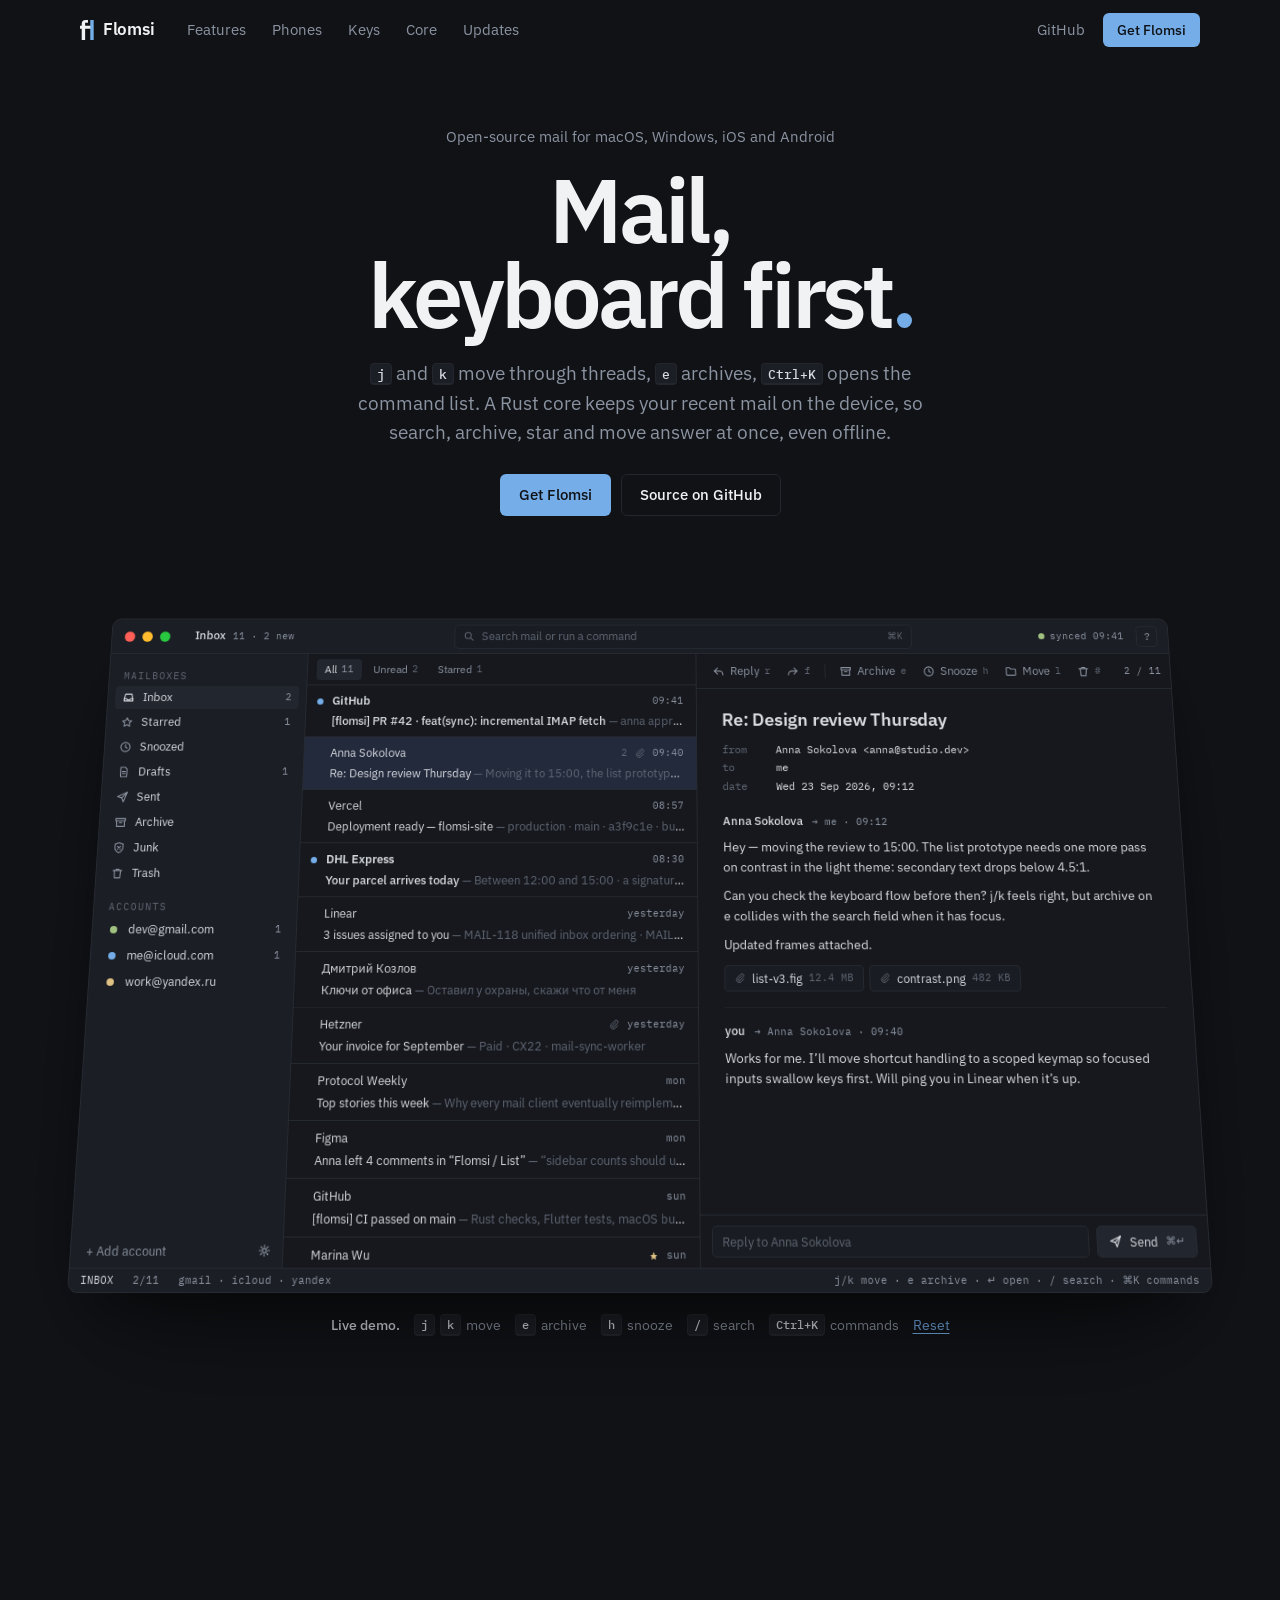
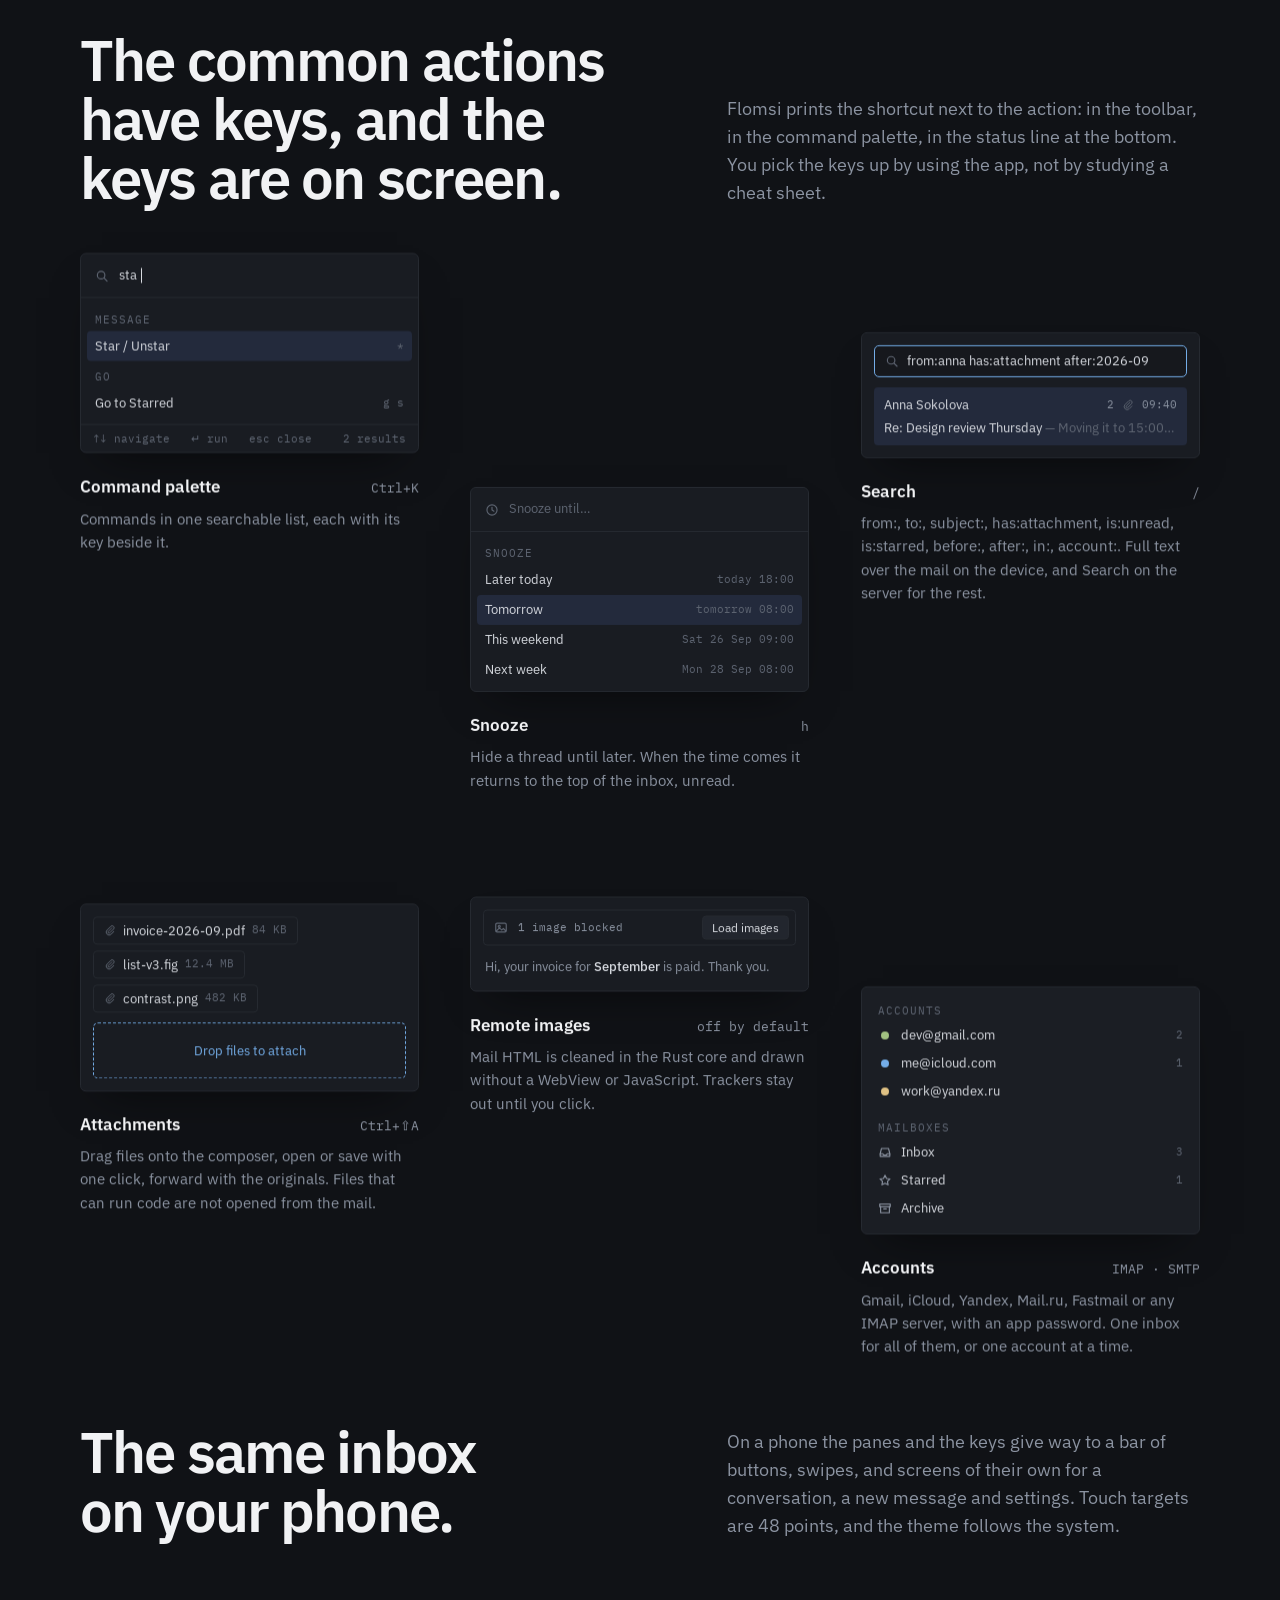
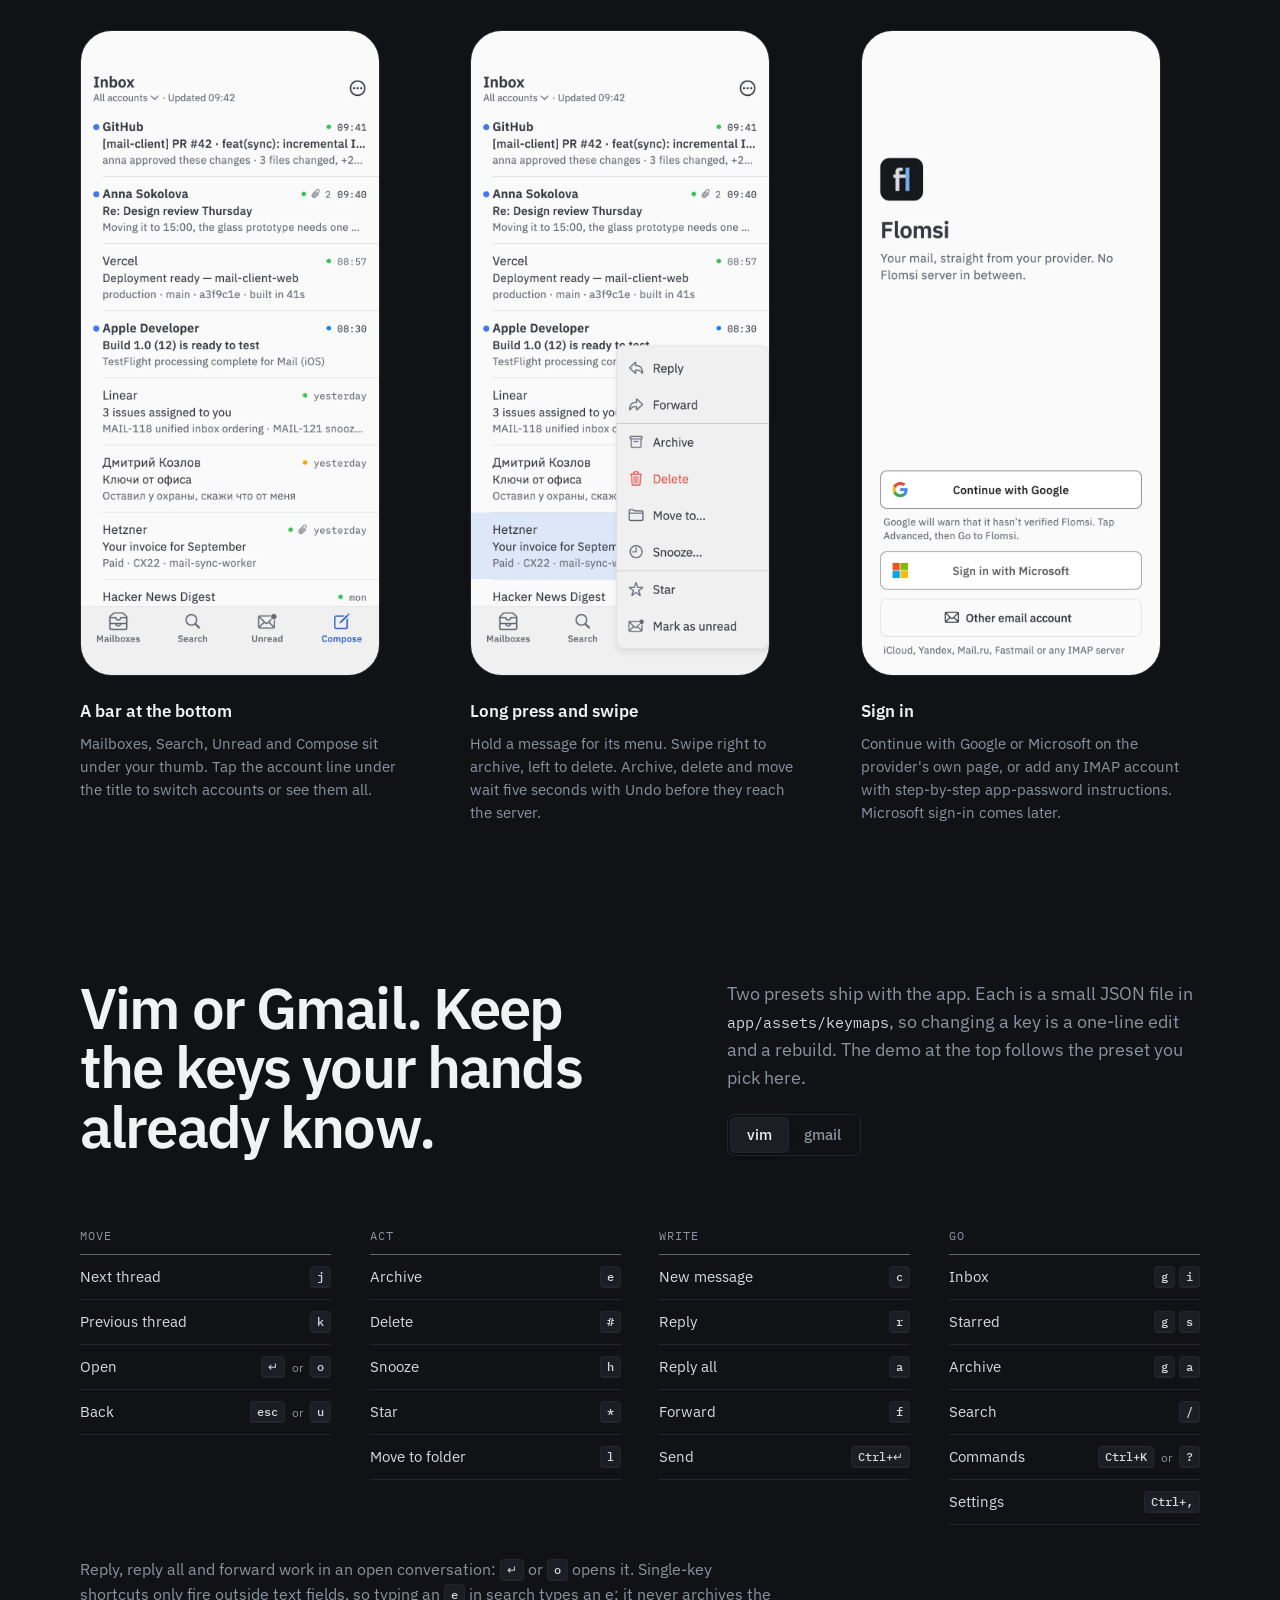
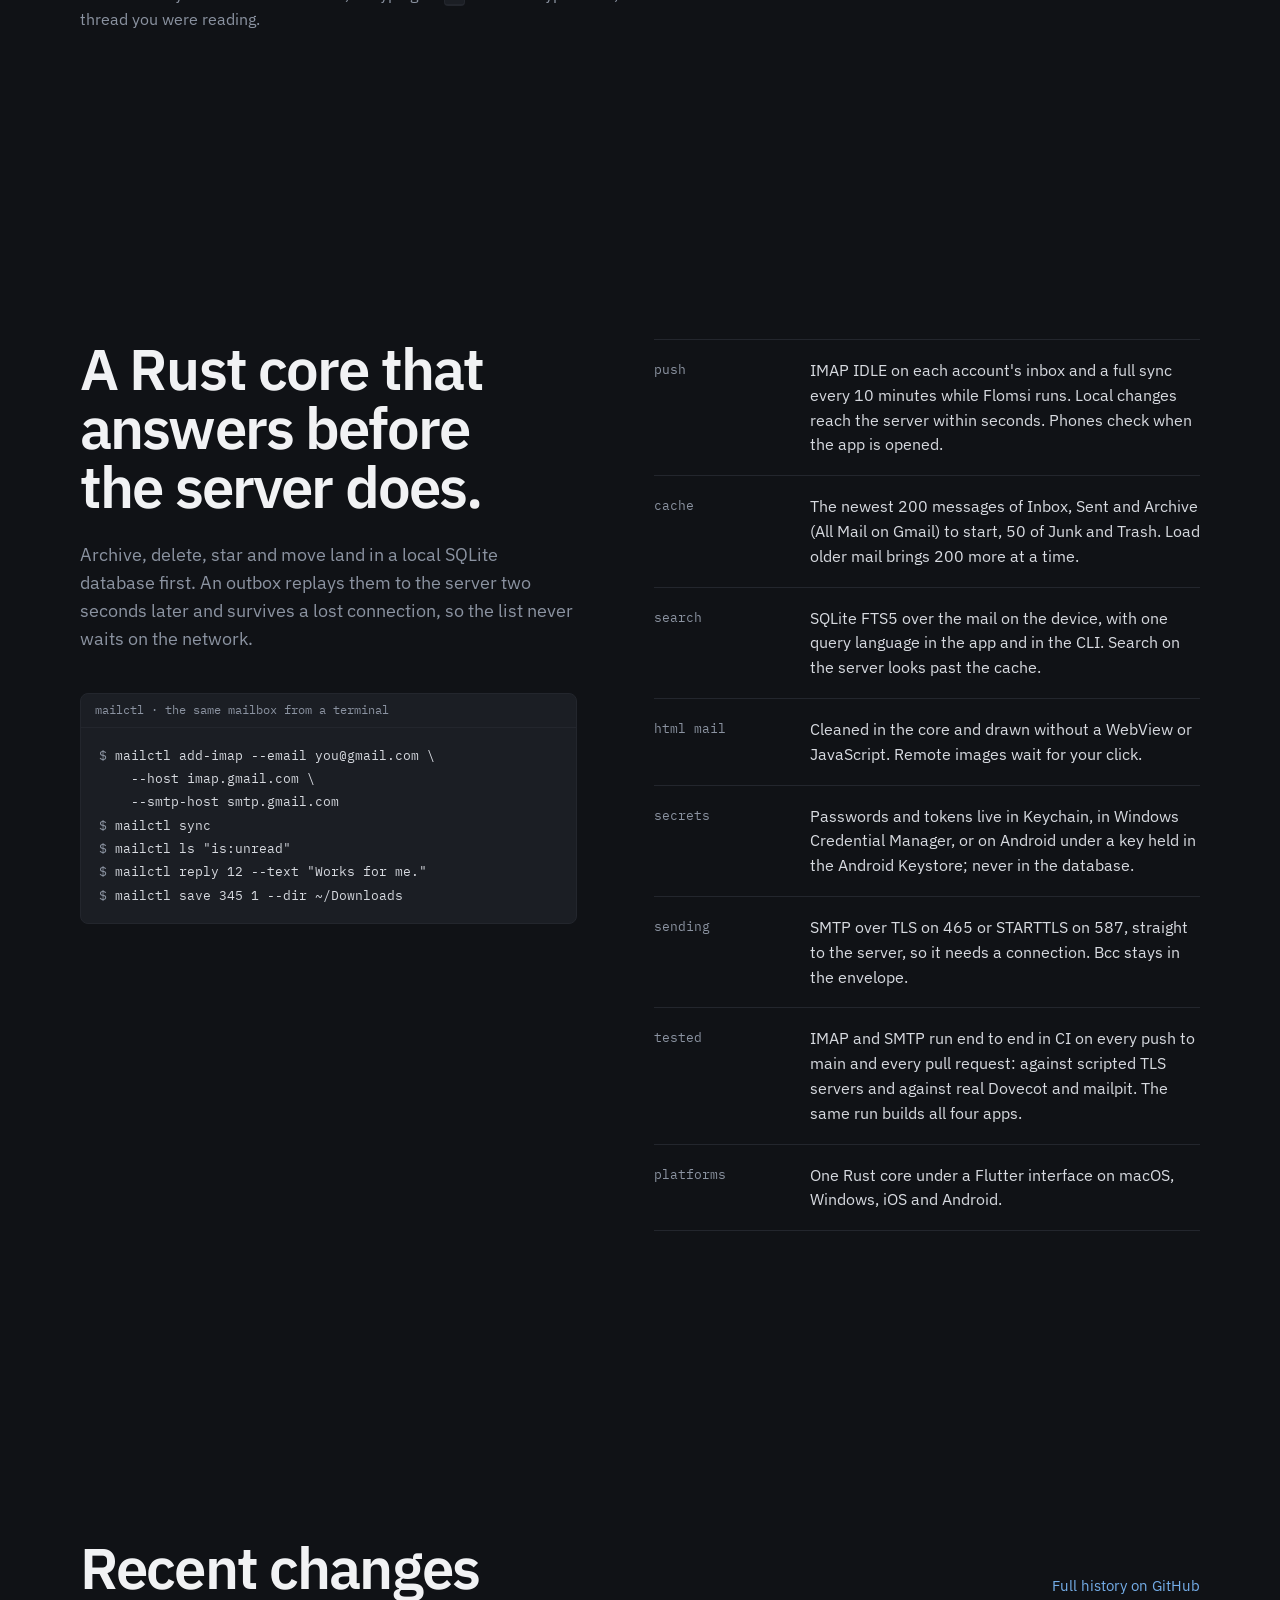
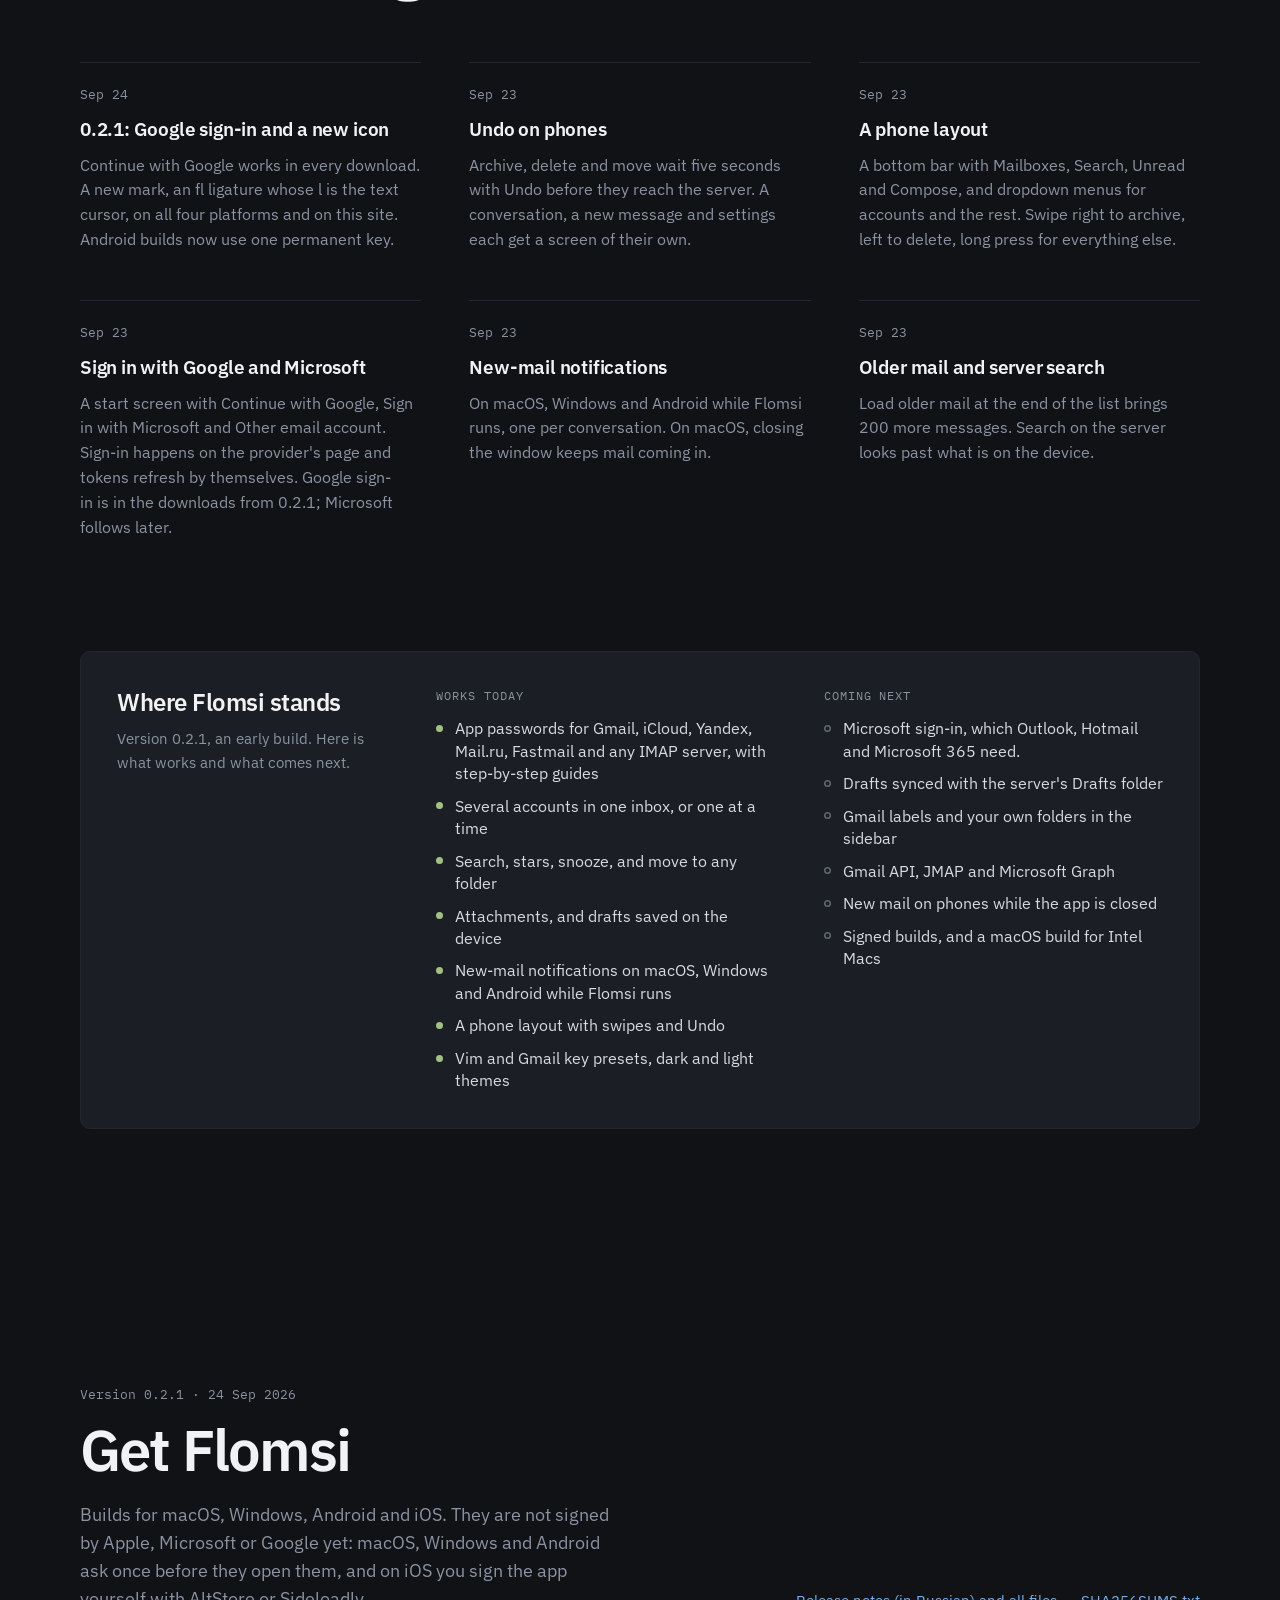
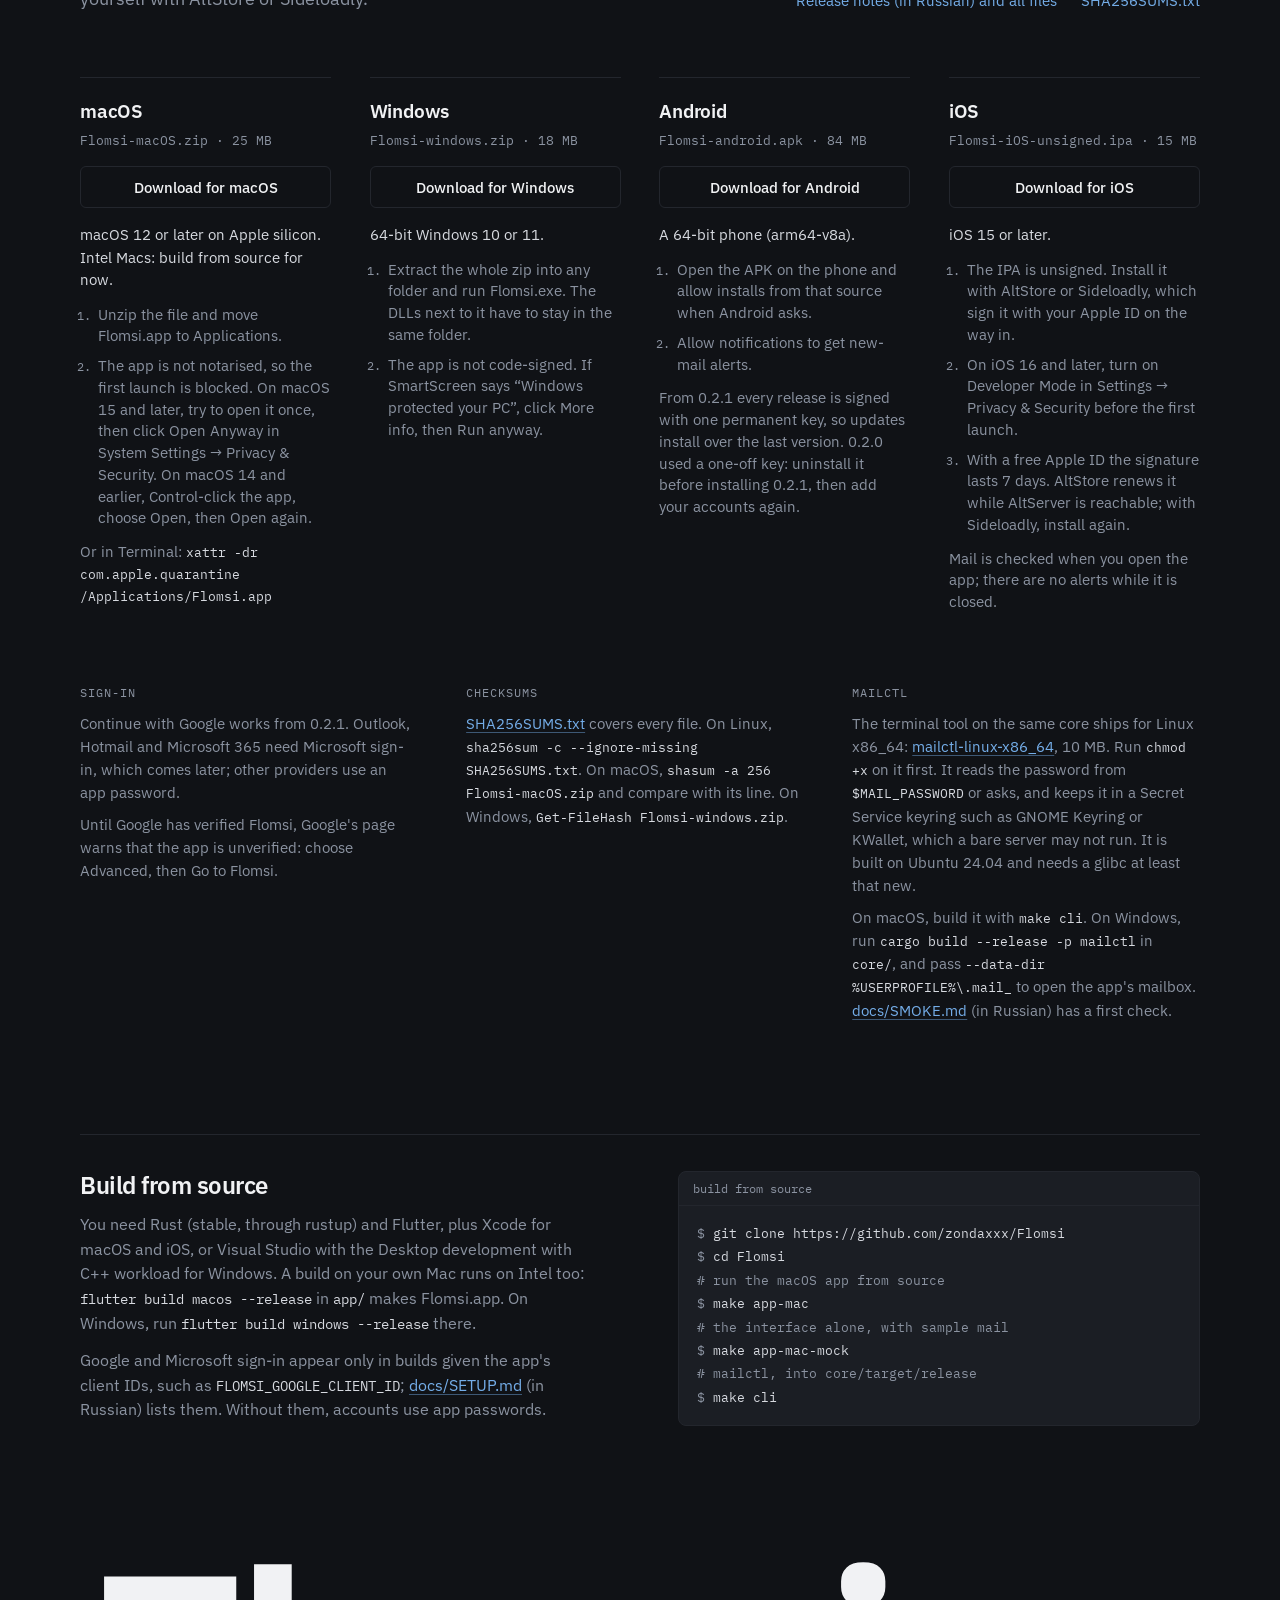
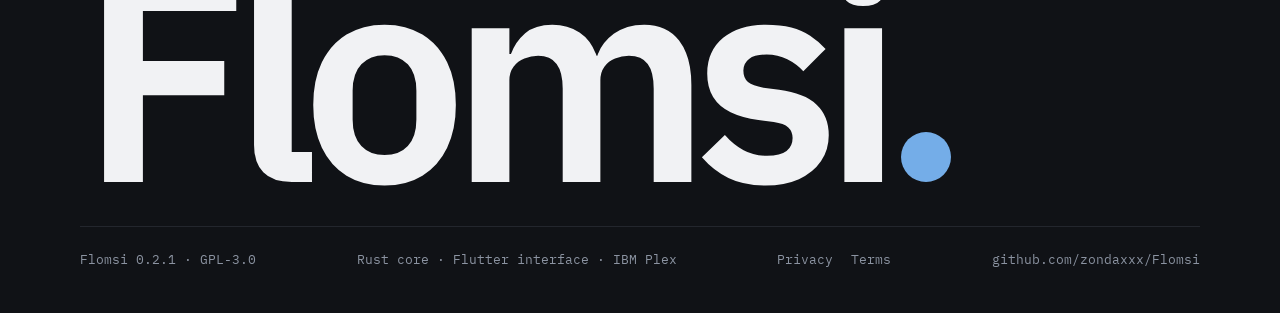
==== commit ae7dd414: "Flomsi 0.2.1: Google sign-in in the downloads, and the new icon The builds now carry the app's Googl" ====
--- a/site/index.html
+++ b/site/index.html
@@ -681,7 +681,7 @@
           <img class="shot-d" src="img/phone-welcome-dark.webp" width="390" height="844" loading="lazy" decoding="async" alt="Flomsi's start screen: Continue with Google, Sign in with Microsoft, and Other email account.">
           <img class="shot-l" src="img/phone-welcome-light.webp" width="390" height="844" loading="lazy" decoding="async" alt="Flomsi's start screen: Continue with Google, Sign in with Microsoft, and Other email account.">
         </div>
-        <div class="cap"><h3>Sign in</h3><p>Continue with Google or Microsoft on the provider's own page, or add any IMAP account with step-by-step app-password instructions. The Google button comes with the next build; Microsoft sign-in follows later.</p></div>
+        <div class="cap"><h3>Sign in</h3><p>Continue with Google or Microsoft on the provider's own page, or add any IMAP account with step-by-step app-password instructions. Microsoft sign-in comes later.</p></div>
       </li>
     </ul>
   </div>
@@ -746,18 +746,18 @@
       <a href="https://github.com/zondaxxx/Flomsi/commits/main">Full history on GitHub</a>
     </div>
     <div class="log">
+      <article class="entry"><time class="mono" datetime="2026-09-24">Sep 24</time><h3>0.2.1: Google sign-in and a new icon</h3><p>Continue with Google works in every download. A new mark, an fl ligature whose l is the text cursor, on all four platforms and on this site. Android builds now use one permanent key.</p></article>
       <article class="entry"><time class="mono" datetime="2026-09-23T15:57+03:00">Sep 23</time><h3>Undo on phones</h3><p>Archive, delete and move wait five seconds with Undo before they reach the server. A conversation, a new message and settings each get a screen of their own.</p></article>
       <article class="entry"><time class="mono" datetime="2026-09-23T14:38+03:00">Sep 23</time><h3>A phone layout</h3><p>A bottom bar with Mailboxes, Search, Unread and Compose, and dropdown menus for accounts and the rest. Swipe right to archive, left to delete, long press for everything else.</p></article>
-      <article class="entry"><time class="mono" datetime="2026-09-23T14:38+03:00">Sep 23</time><h3>Sign in with Google and Microsoft</h3><p>A start screen with Continue with Google, Sign in with Microsoft and Other email account. Sign-in happens on the provider's page and tokens refresh by themselves. The Google button reaches the downloads with the next build; Microsoft follows later.</p></article>
+      <article class="entry"><time class="mono" datetime="2026-09-23T14:38+03:00">Sep 23</time><h3>Sign in with Google and Microsoft</h3><p>A start screen with Continue with Google, Sign in with Microsoft and Other email account. Sign-in happens on the provider's page and tokens refresh by themselves. Google sign-in is in the downloads from 0.2.1; Microsoft follows later.</p></article>
       <article class="entry"><time class="mono" datetime="2026-09-23T14:12+03:00">Sep 23</time><h3>New-mail notifications</h3><p>On macOS, Windows and Android while Flomsi runs, one per conversation. On macOS, closing the window keeps mail coming in.</p></article>
       <article class="entry"><time class="mono" datetime="2026-09-23T14:12+03:00">Sep 23</time><h3>Older mail and server search</h3><p>Load older mail at the end of the list brings 200 more messages. Search on the server looks past what is on the device.</p></article>
-      <article class="entry"><time class="mono" datetime="2026-09-23T02:46+03:00">Sep 23</time><h3>Move and snooze</h3><p><kbd>l</kbd> moves a thread to any folder of its account. <kbd data-key="snooze">h</kbd> hides it until later today, tomorrow, the weekend or next week.</p></article>
     </div>
 
     <div class="stand">
       <div>
         <h3>Where Flomsi stands</h3>
-        <p class="sub">Version 0.2.0, an early build. Here is what works and what comes next.</p>
+        <p class="sub">Version 0.2.1, an early build. Here is what works and what comes next.</p>
       </div>
       <div>
         <h4>Works today</h4>
@@ -774,7 +774,7 @@
       <div class="next">
         <h4>Coming next</h4>
         <ul>
-          <li>Google sign-in in the downloads with the next build: it is in the code, but 0.2.0 was built before the app ID was added. Microsoft sign-in, which Outlook, Hotmail and Microsoft 365 need, comes after it.</li>
+          <li>Microsoft sign-in, which Outlook, Hotmail and Microsoft 365 need.</li>
           <li>Drafts synced with the server's Drafts folder</li>
           <li>Gmail labels and your own folders in the sidebar</li>
           <li>Gmail API, JMAP and Microsoft Graph</li>
@@ -790,7 +790,7 @@
   <div class="wrap">
     <div class="get-head">
       <div>
-        <p class="ver mono">Version 0.2.0 · 23 Sep 2026</p>
+        <p class="ver mono">Version 0.2.1 · 24 Sep 2026</p>
         <h2 id="h-get">Get Flomsi</h2>
         <p>Builds for macOS, Windows, Android and iOS. They are not signed by Apple, Microsoft or Google yet: macOS, Windows and Android ask once before they open them, and on iOS you sign the app yourself with AltStore or Sideloadly.</p>
       </div>
@@ -831,7 +831,7 @@
           <li>Open the APK on the phone and allow installs from that source when Android asks.</li>
           <li>Allow notifications to get new-mail alerts.</li>
         </ol>
-        <p class="aside">0.2.0 is signed with a one-off key, so the next release will not install over it: uninstall 0.2.0 first and add your accounts again. Later releases use a permanent key.</p>
+        <p class="aside">From 0.2.1 every release is signed with one permanent key, so updates install over the last version. 0.2.0 used a one-off key: uninstall it before installing 0.2.1, then add your accounts again.</p>
       </li>
       <li class="os" data-os="ios">
         <h3>iOS</h3>
@@ -850,8 +850,8 @@
     <div class="get-notes">
       <div>
         <h3>Sign-in</h3>
-        <p>The 0.2.0 files were built before the app's sign-in IDs were added, so they have no sign-in buttons: add accounts with an app password. Google sign-in comes with the next build. Outlook, Hotmail and Microsoft 365 need Microsoft sign-in, which comes later.</p>
-        <p>When the buttons arrive, and until Google has verified Flomsi, Google's page will warn that the app is unverified: choose Advanced, then Go to Flomsi.</p>
+        <p>Continue with Google works from 0.2.1. Outlook, Hotmail and Microsoft 365 need Microsoft sign-in, which comes later; other providers use an app password.</p>
+        <p>Until Google has verified Flomsi, Google's page warns that the app is unverified: choose Advanced, then Go to Flomsi.</p>
       </div>
       <div>
         <h3>Checksums</h3>
@@ -891,7 +891,7 @@
 <div class="wrap">
   <div class="wordmark" aria-hidden="true">Flomsi<i class="dot"></i></div>
   <footer class="foot mono">
-    <span>Flomsi 0.2.0 · GPL-3.0</span>
+    <span>Flomsi 0.2.1 · GPL-3.0</span>
     <span>Rust core · Flutter interface · IBM Plex</span>
     <nav aria-label="Legal"><a href="privacy.html">Privacy</a><a href="terms.html">Terms</a></nav>
     <a href="https://github.com/zondaxxx/Flomsi">github.com/zondaxxx/Flomsi</a>
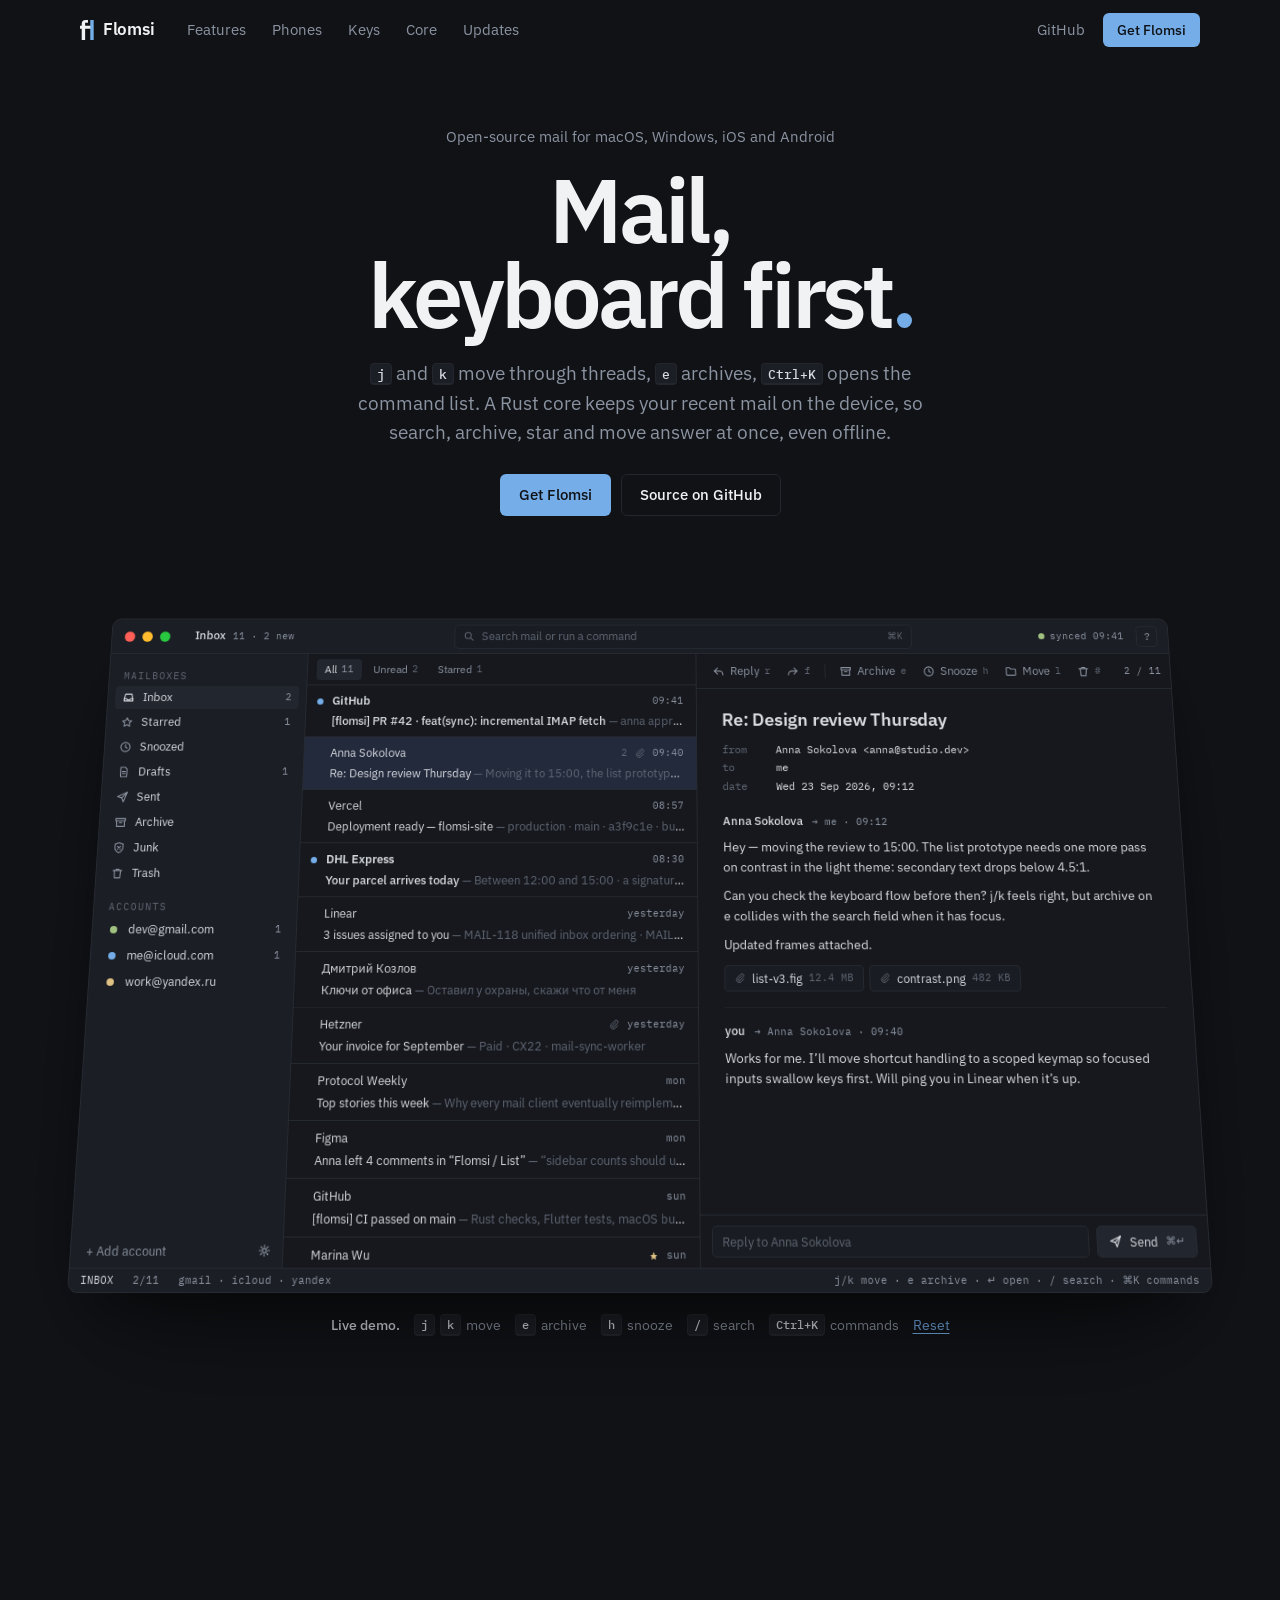
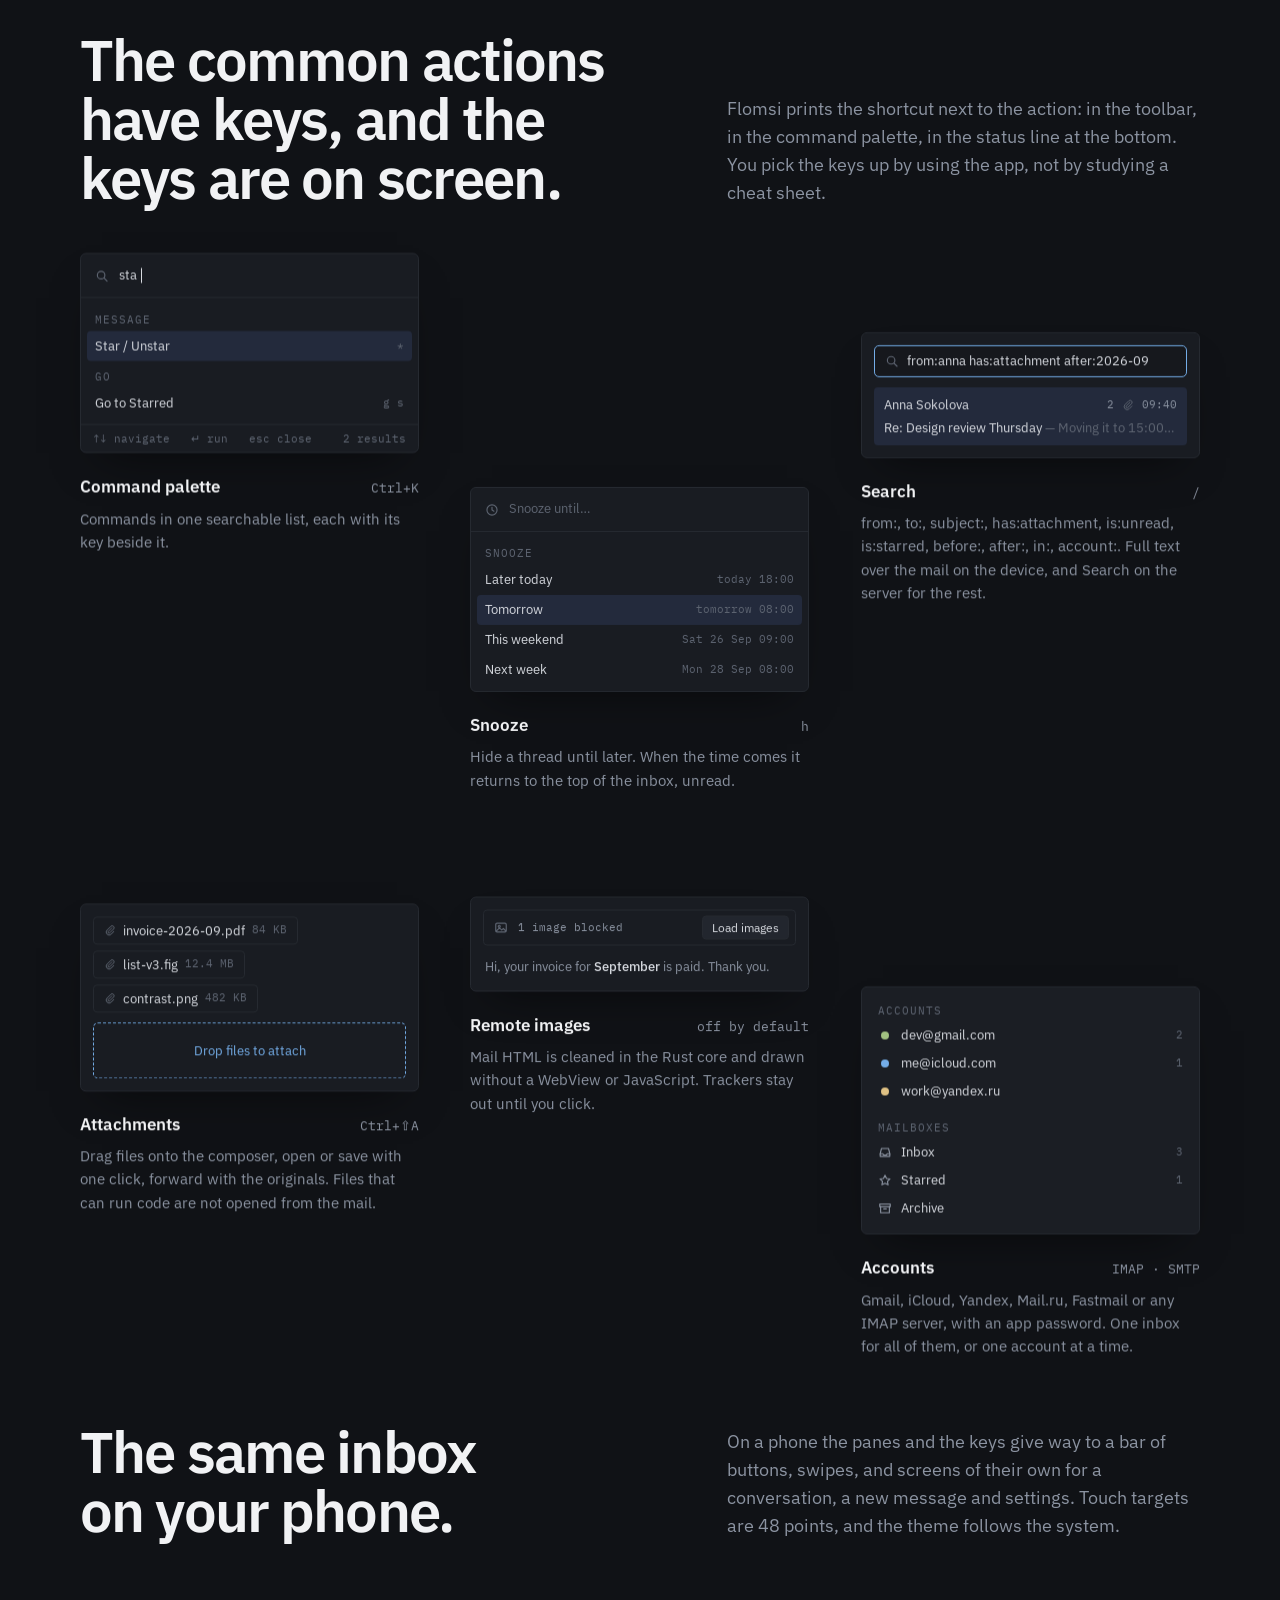
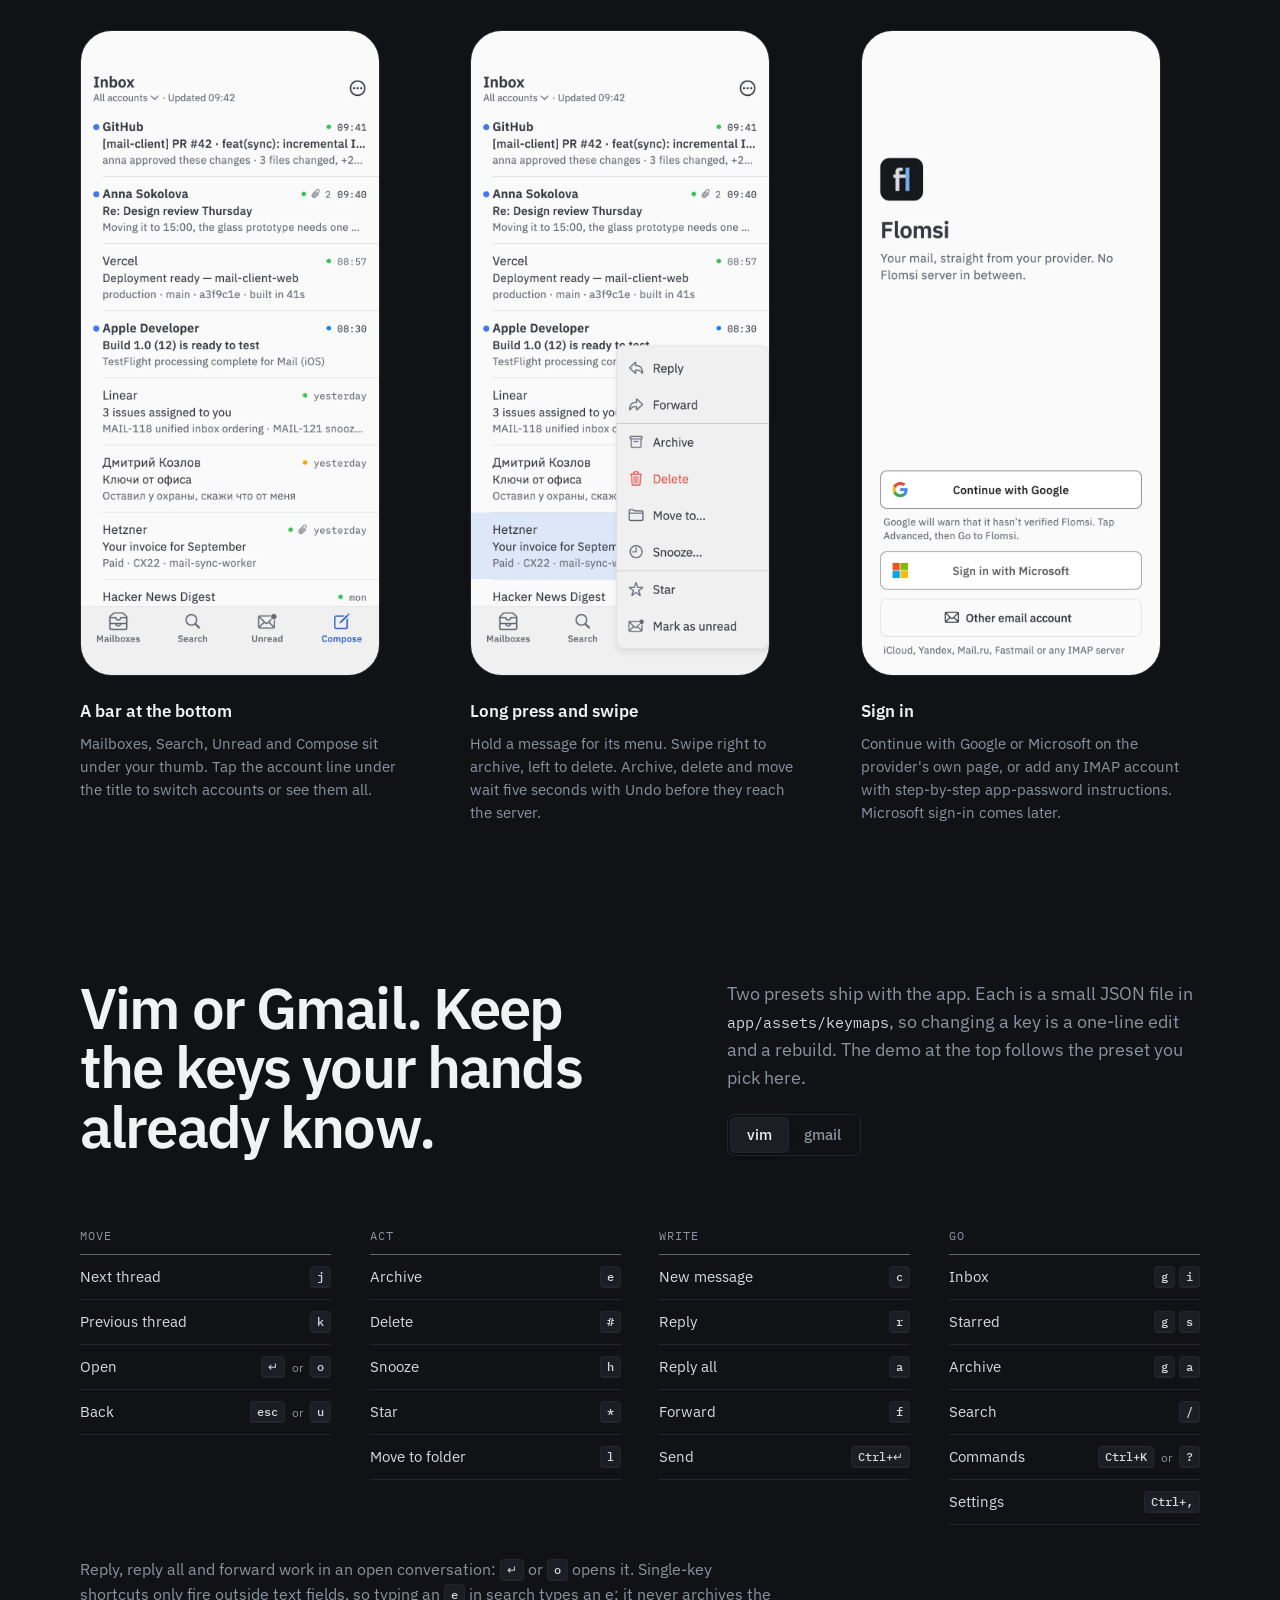
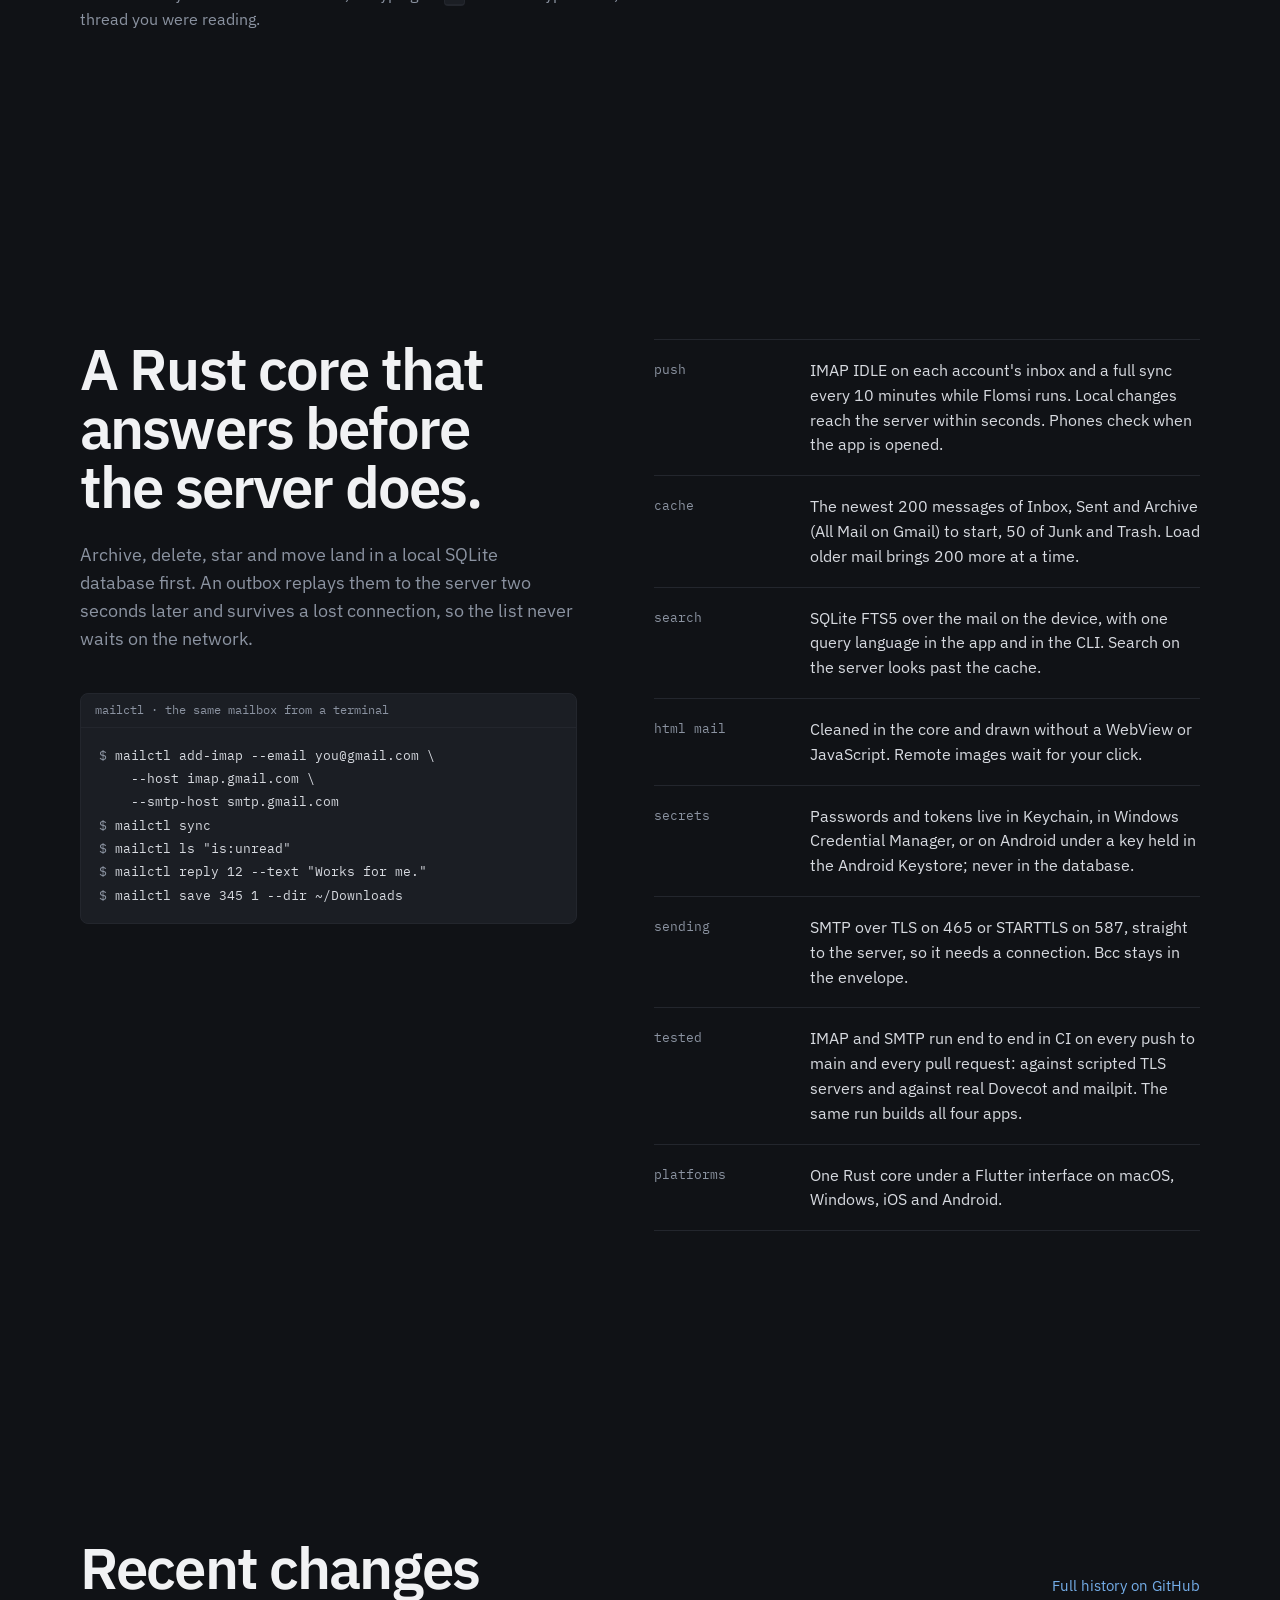
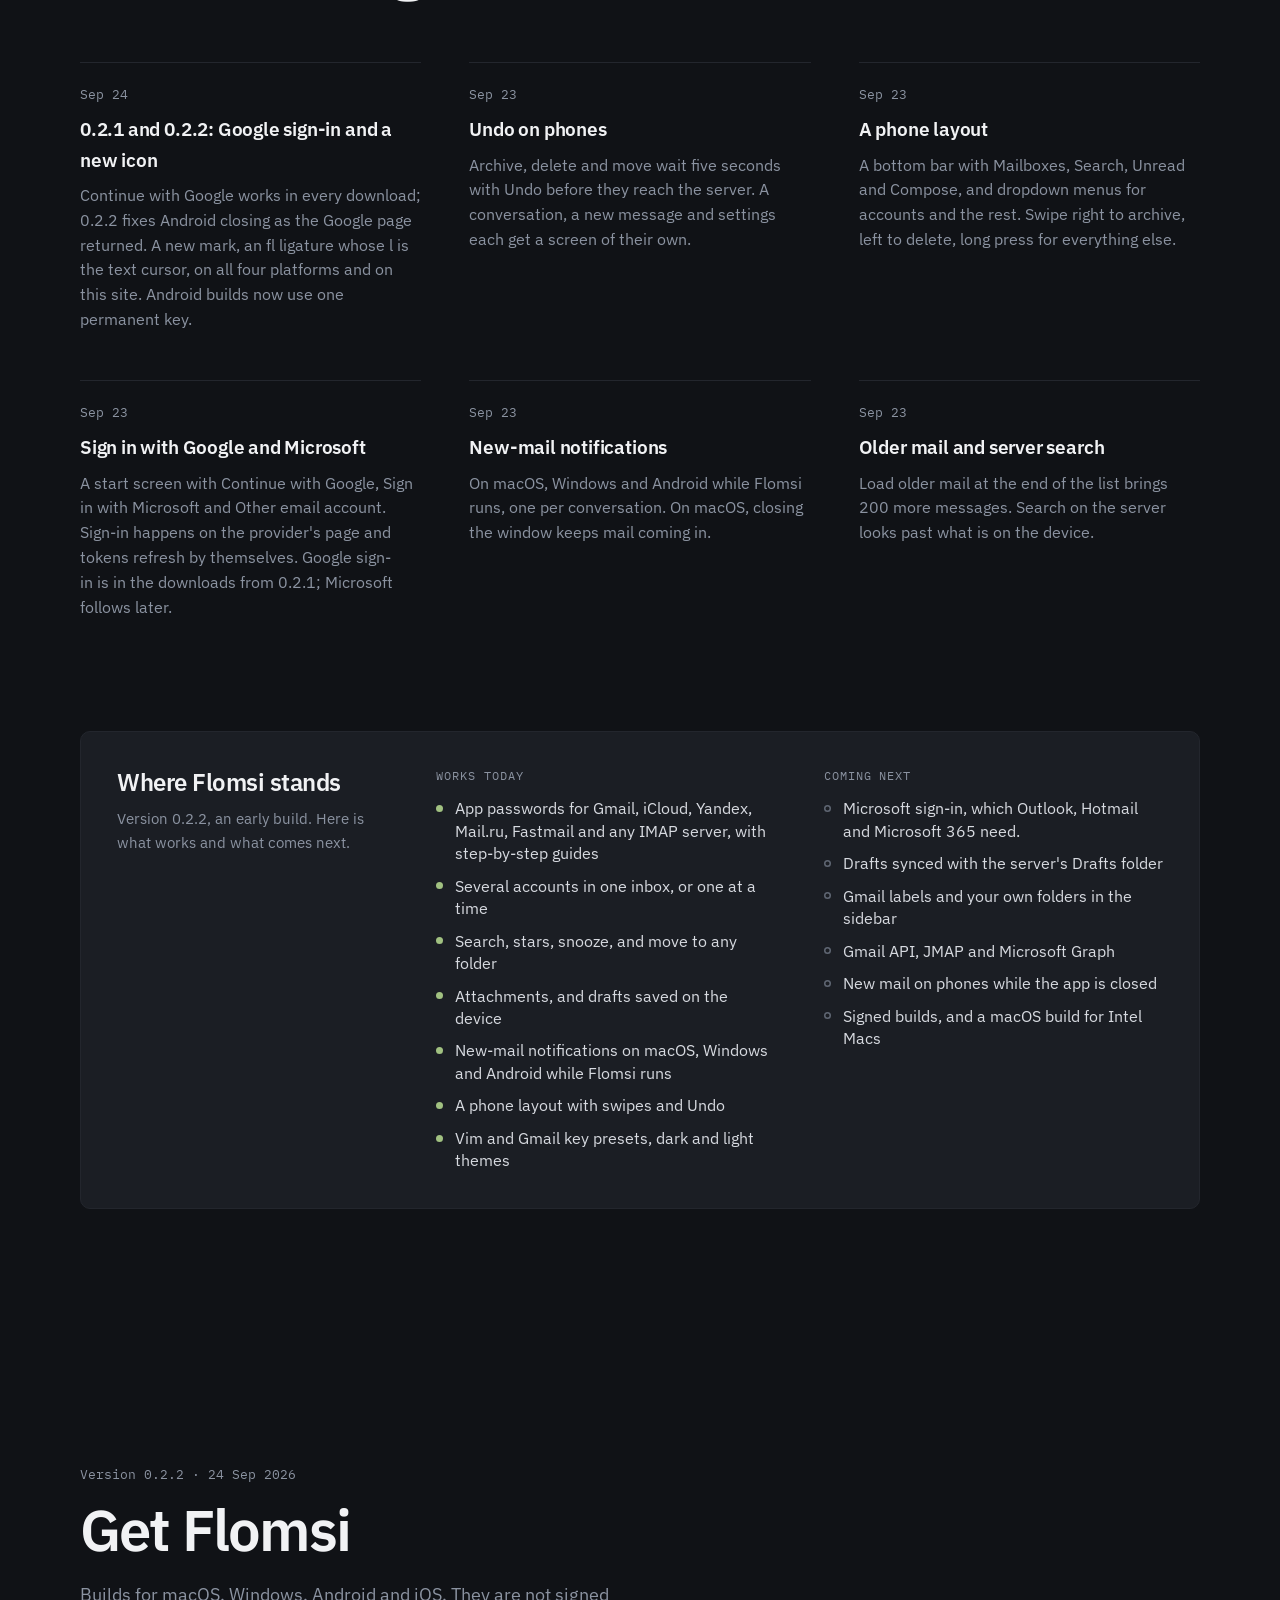
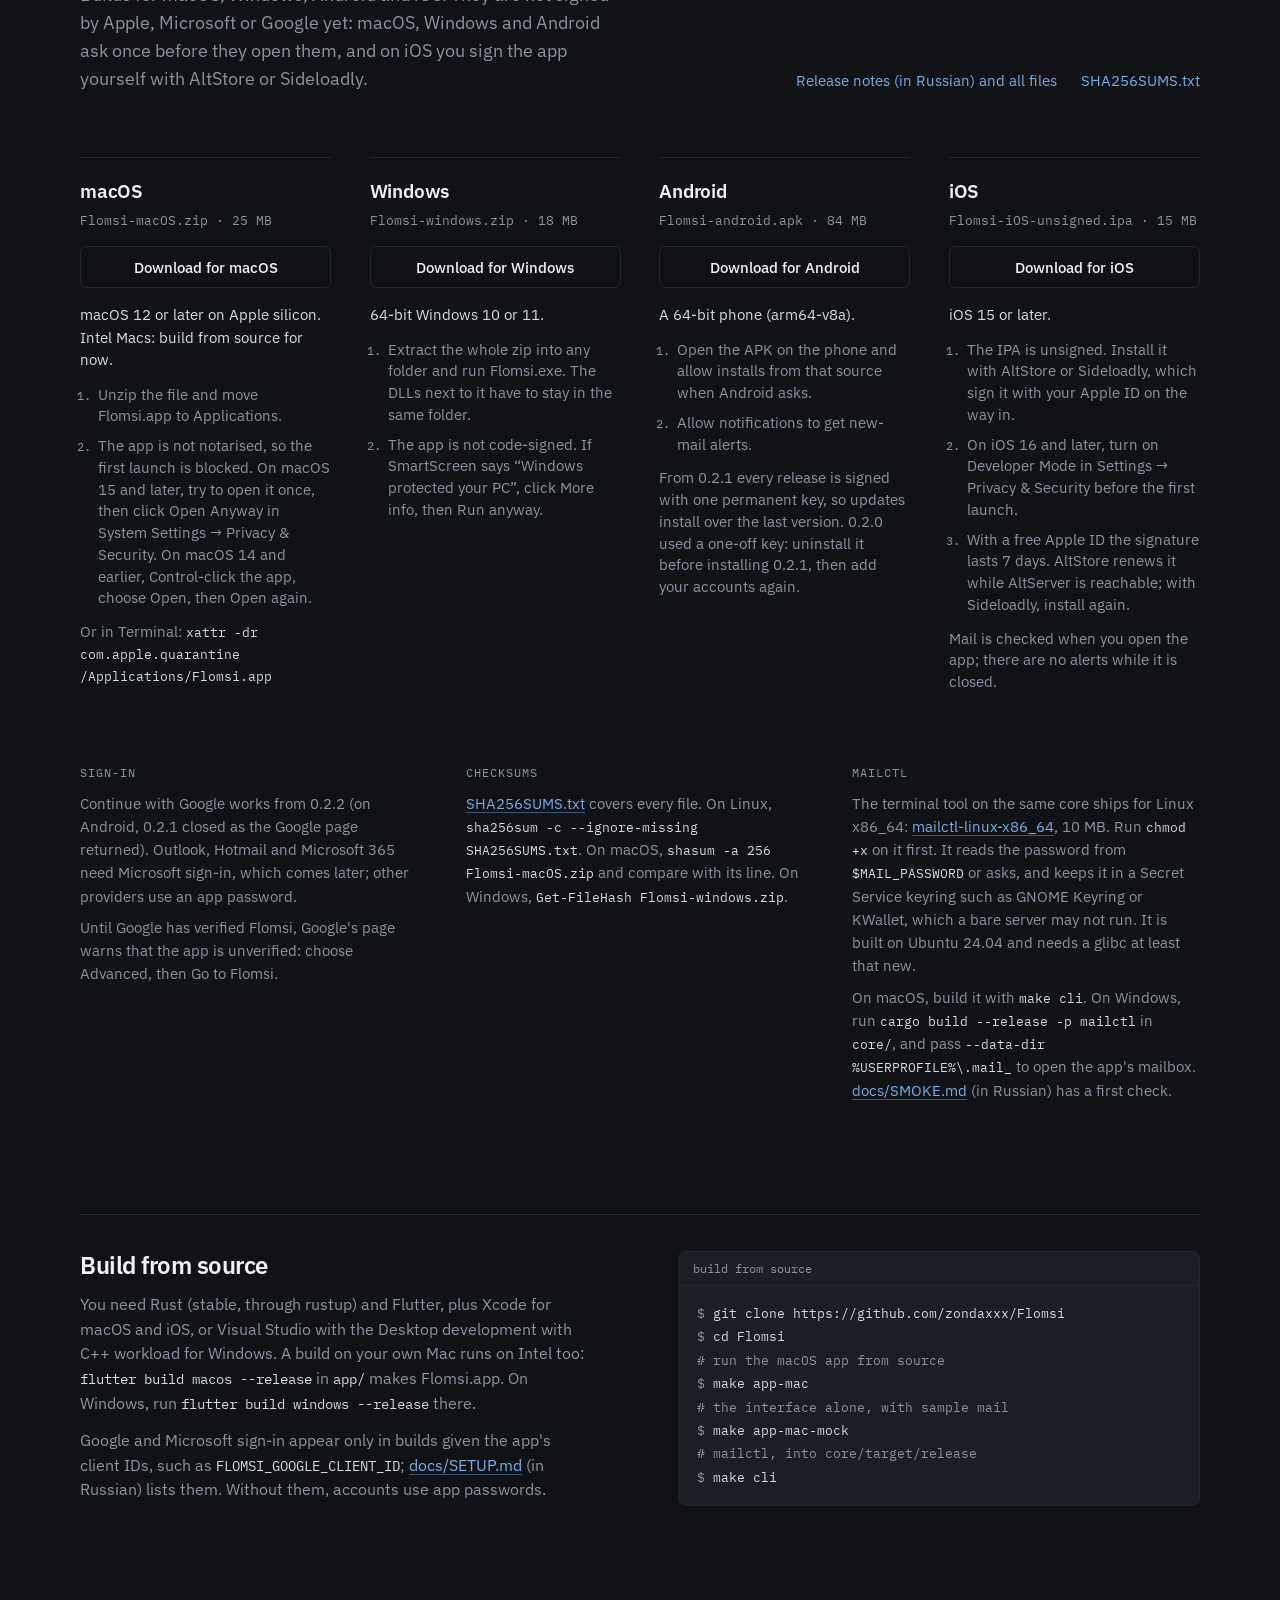
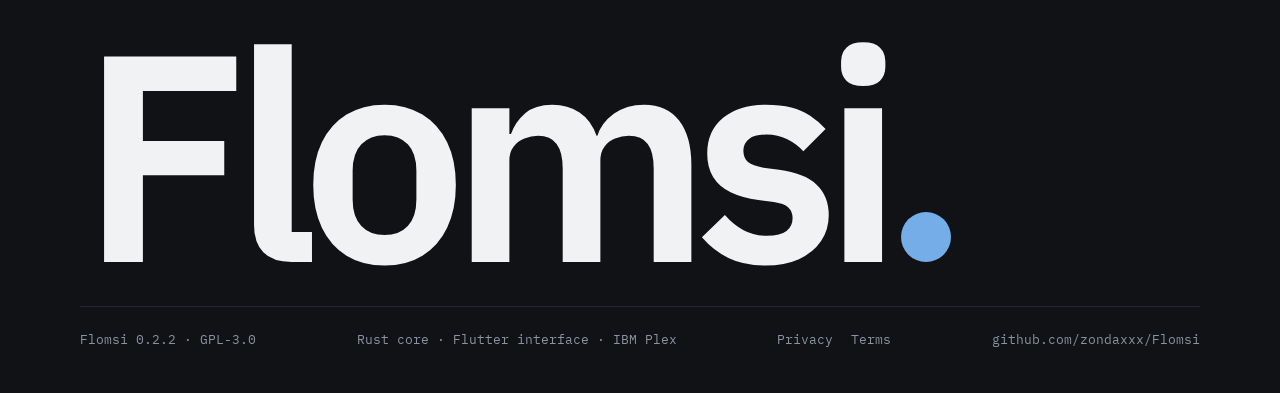
==== commit 1fd0170c: "Flomsi 0.2.2: Google sign-in finishes on Android" ====
--- a/site/index.html
+++ b/site/index.html
@@ -746,7 +746,7 @@
       <a href="https://github.com/zondaxxx/Flomsi/commits/main">Full history on GitHub</a>
     </div>
     <div class="log">
-      <article class="entry"><time class="mono" datetime="2026-09-24">Sep 24</time><h3>0.2.1: Google sign-in and a new icon</h3><p>Continue with Google works in every download. A new mark, an fl ligature whose l is the text cursor, on all four platforms and on this site. Android builds now use one permanent key.</p></article>
+      <article class="entry"><time class="mono" datetime="2026-09-24">Sep 24</time><h3>0.2.1 and 0.2.2: Google sign-in and a new icon</h3><p>Continue with Google works in every download; 0.2.2 fixes Android closing as the Google page returned. A new mark, an fl ligature whose l is the text cursor, on all four platforms and on this site. Android builds now use one permanent key.</p></article>
       <article class="entry"><time class="mono" datetime="2026-09-23T15:57+03:00">Sep 23</time><h3>Undo on phones</h3><p>Archive, delete and move wait five seconds with Undo before they reach the server. A conversation, a new message and settings each get a screen of their own.</p></article>
       <article class="entry"><time class="mono" datetime="2026-09-23T14:38+03:00">Sep 23</time><h3>A phone layout</h3><p>A bottom bar with Mailboxes, Search, Unread and Compose, and dropdown menus for accounts and the rest. Swipe right to archive, left to delete, long press for everything else.</p></article>
       <article class="entry"><time class="mono" datetime="2026-09-23T14:38+03:00">Sep 23</time><h3>Sign in with Google and Microsoft</h3><p>A start screen with Continue with Google, Sign in with Microsoft and Other email account. Sign-in happens on the provider's page and tokens refresh by themselves. Google sign-in is in the downloads from 0.2.1; Microsoft follows later.</p></article>
@@ -757,7 +757,7 @@
     <div class="stand">
       <div>
         <h3>Where Flomsi stands</h3>
-        <p class="sub">Version 0.2.1, an early build. Here is what works and what comes next.</p>
+        <p class="sub">Version 0.2.2, an early build. Here is what works and what comes next.</p>
       </div>
       <div>
         <h4>Works today</h4>
@@ -790,7 +790,7 @@
   <div class="wrap">
     <div class="get-head">
       <div>
-        <p class="ver mono">Version 0.2.1 · 24 Sep 2026</p>
+        <p class="ver mono">Version 0.2.2 · 24 Sep 2026</p>
         <h2 id="h-get">Get Flomsi</h2>
         <p>Builds for macOS, Windows, Android and iOS. They are not signed by Apple, Microsoft or Google yet: macOS, Windows and Android ask once before they open them, and on iOS you sign the app yourself with AltStore or Sideloadly.</p>
       </div>
@@ -850,7 +850,7 @@
     <div class="get-notes">
       <div>
         <h3>Sign-in</h3>
-        <p>Continue with Google works from 0.2.1. Outlook, Hotmail and Microsoft 365 need Microsoft sign-in, which comes later; other providers use an app password.</p>
+        <p>Continue with Google works from 0.2.2 (on Android, 0.2.1 closed as the Google page returned). Outlook, Hotmail and Microsoft 365 need Microsoft sign-in, which comes later; other providers use an app password.</p>
         <p>Until Google has verified Flomsi, Google's page warns that the app is unverified: choose Advanced, then Go to Flomsi.</p>
       </div>
       <div>
@@ -891,7 +891,7 @@
 <div class="wrap">
   <div class="wordmark" aria-hidden="true">Flomsi<i class="dot"></i></div>
   <footer class="foot mono">
-    <span>Flomsi 0.2.1 · GPL-3.0</span>
+    <span>Flomsi 0.2.2 · GPL-3.0</span>
     <span>Rust core · Flutter interface · IBM Plex</span>
     <nav aria-label="Legal"><a href="privacy.html">Privacy</a><a href="terms.html">Terms</a></nav>
     <a href="https://github.com/zondaxxx/Flomsi">github.com/zondaxxx/Flomsi</a>
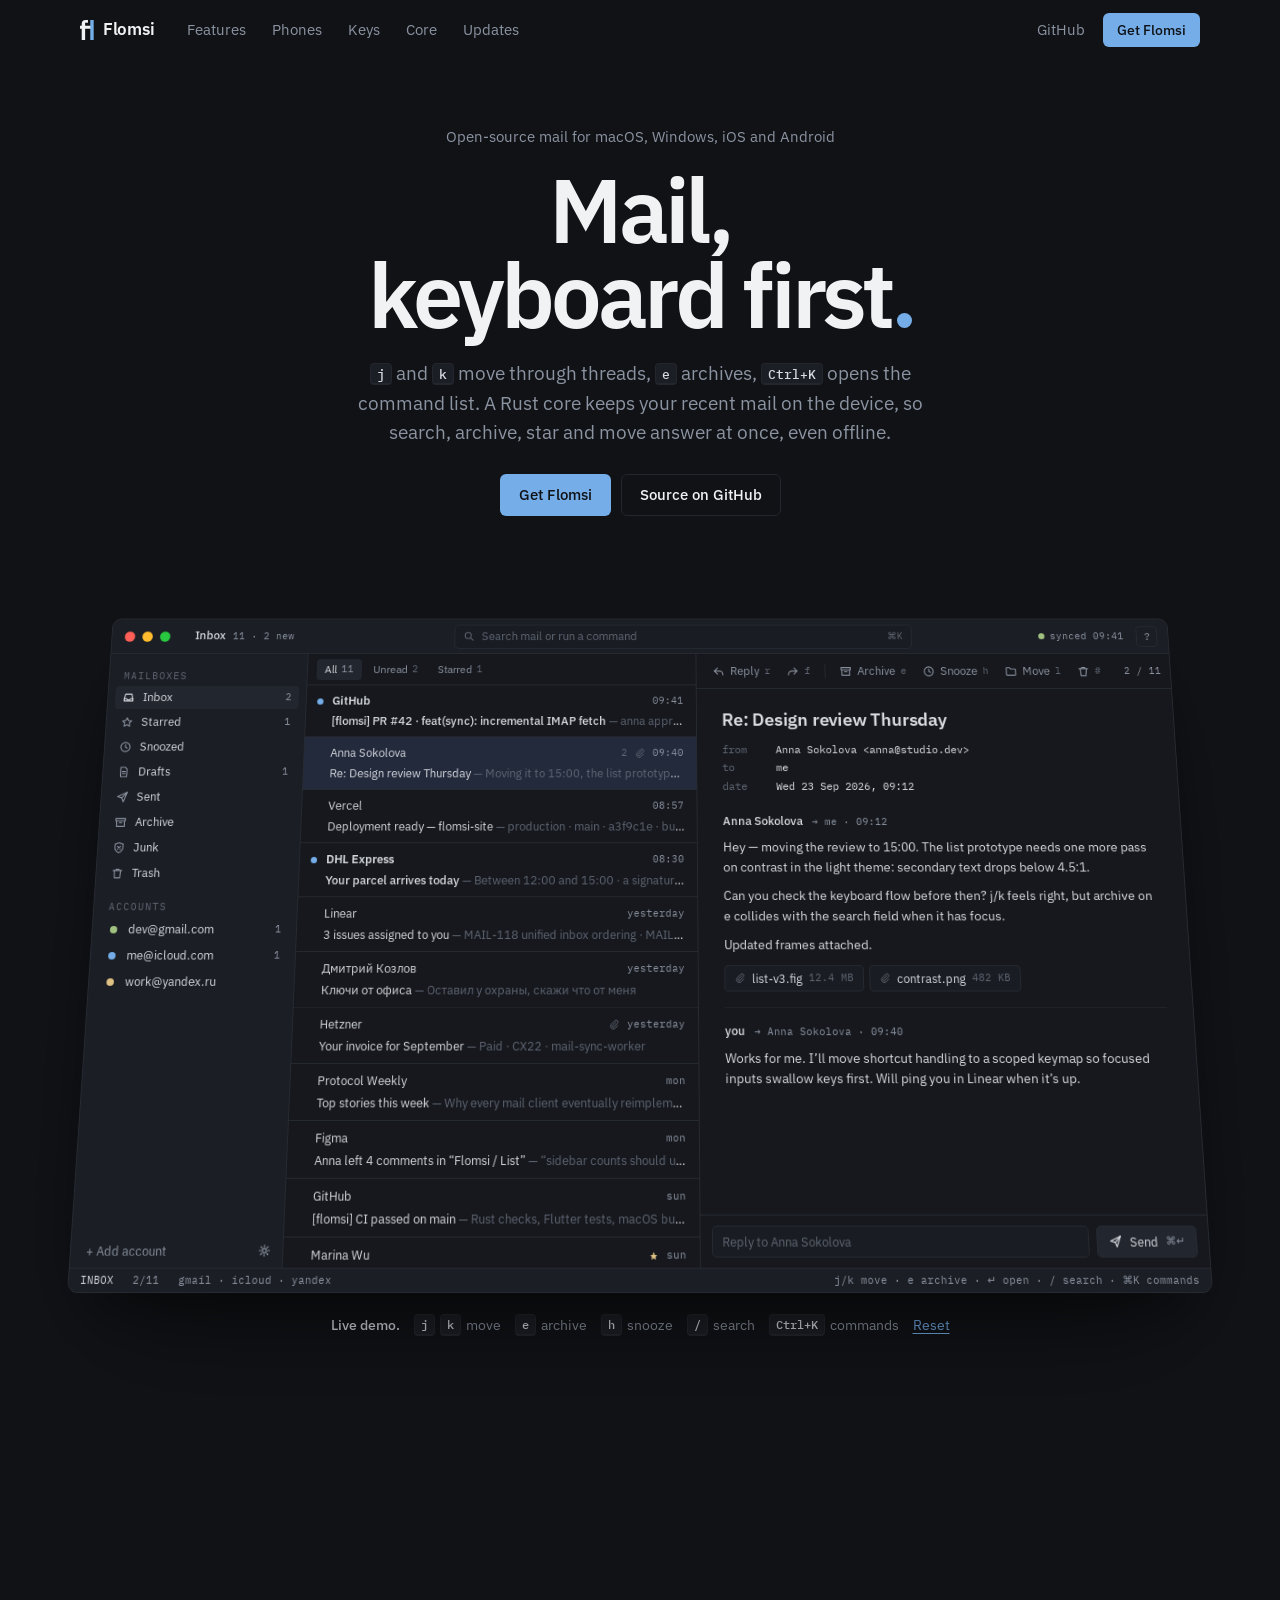
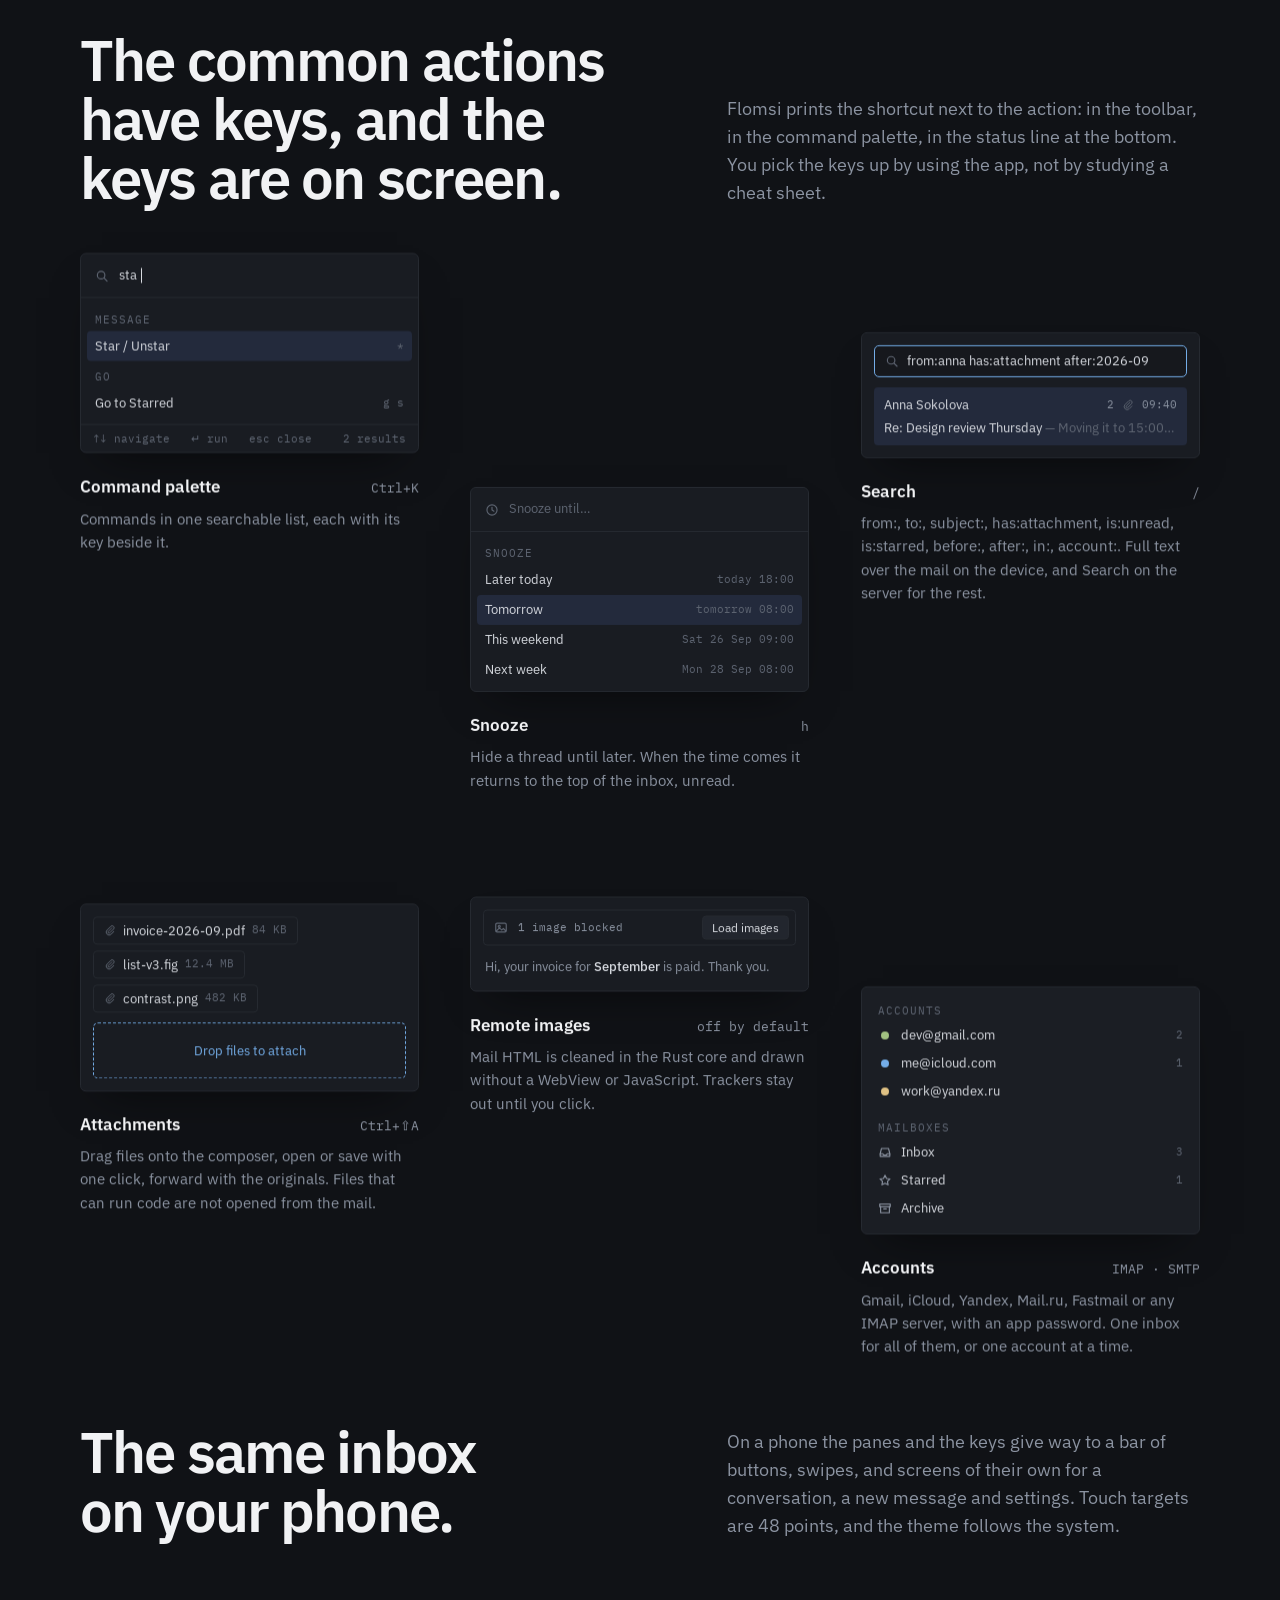
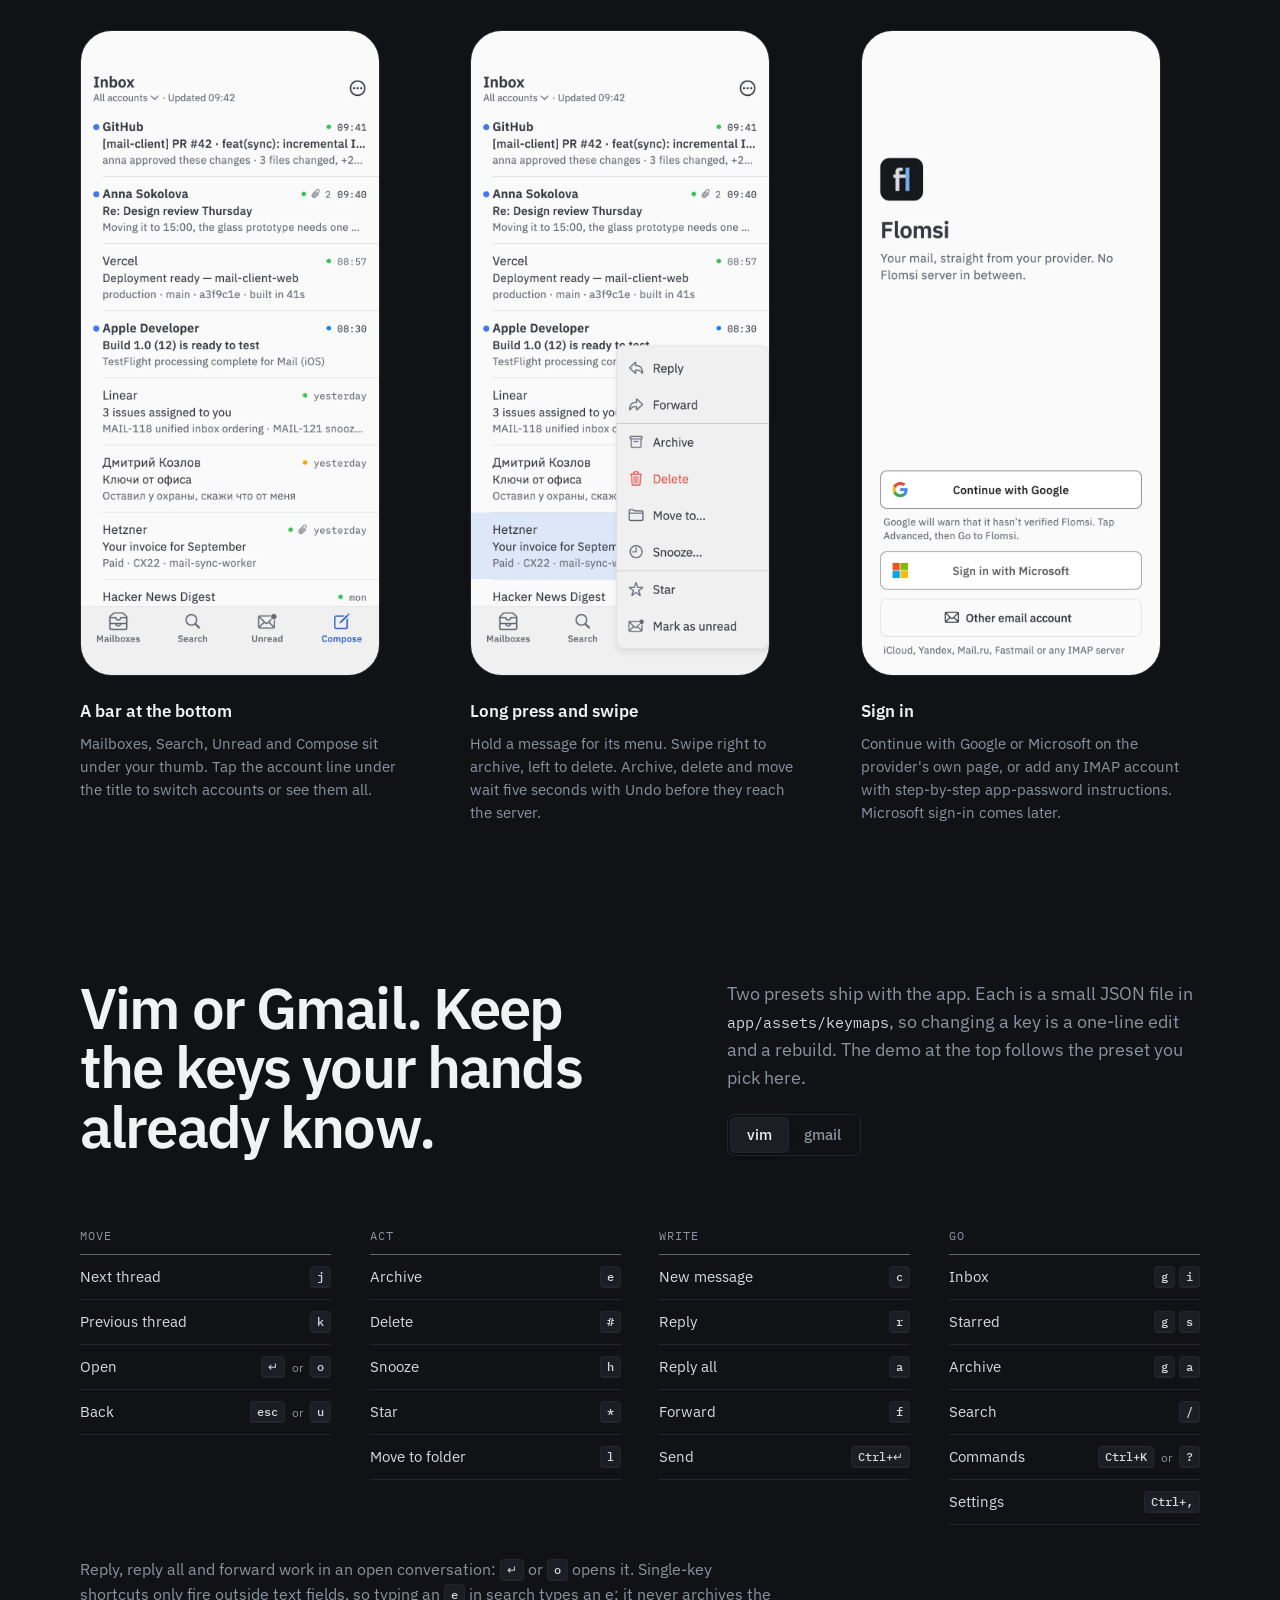
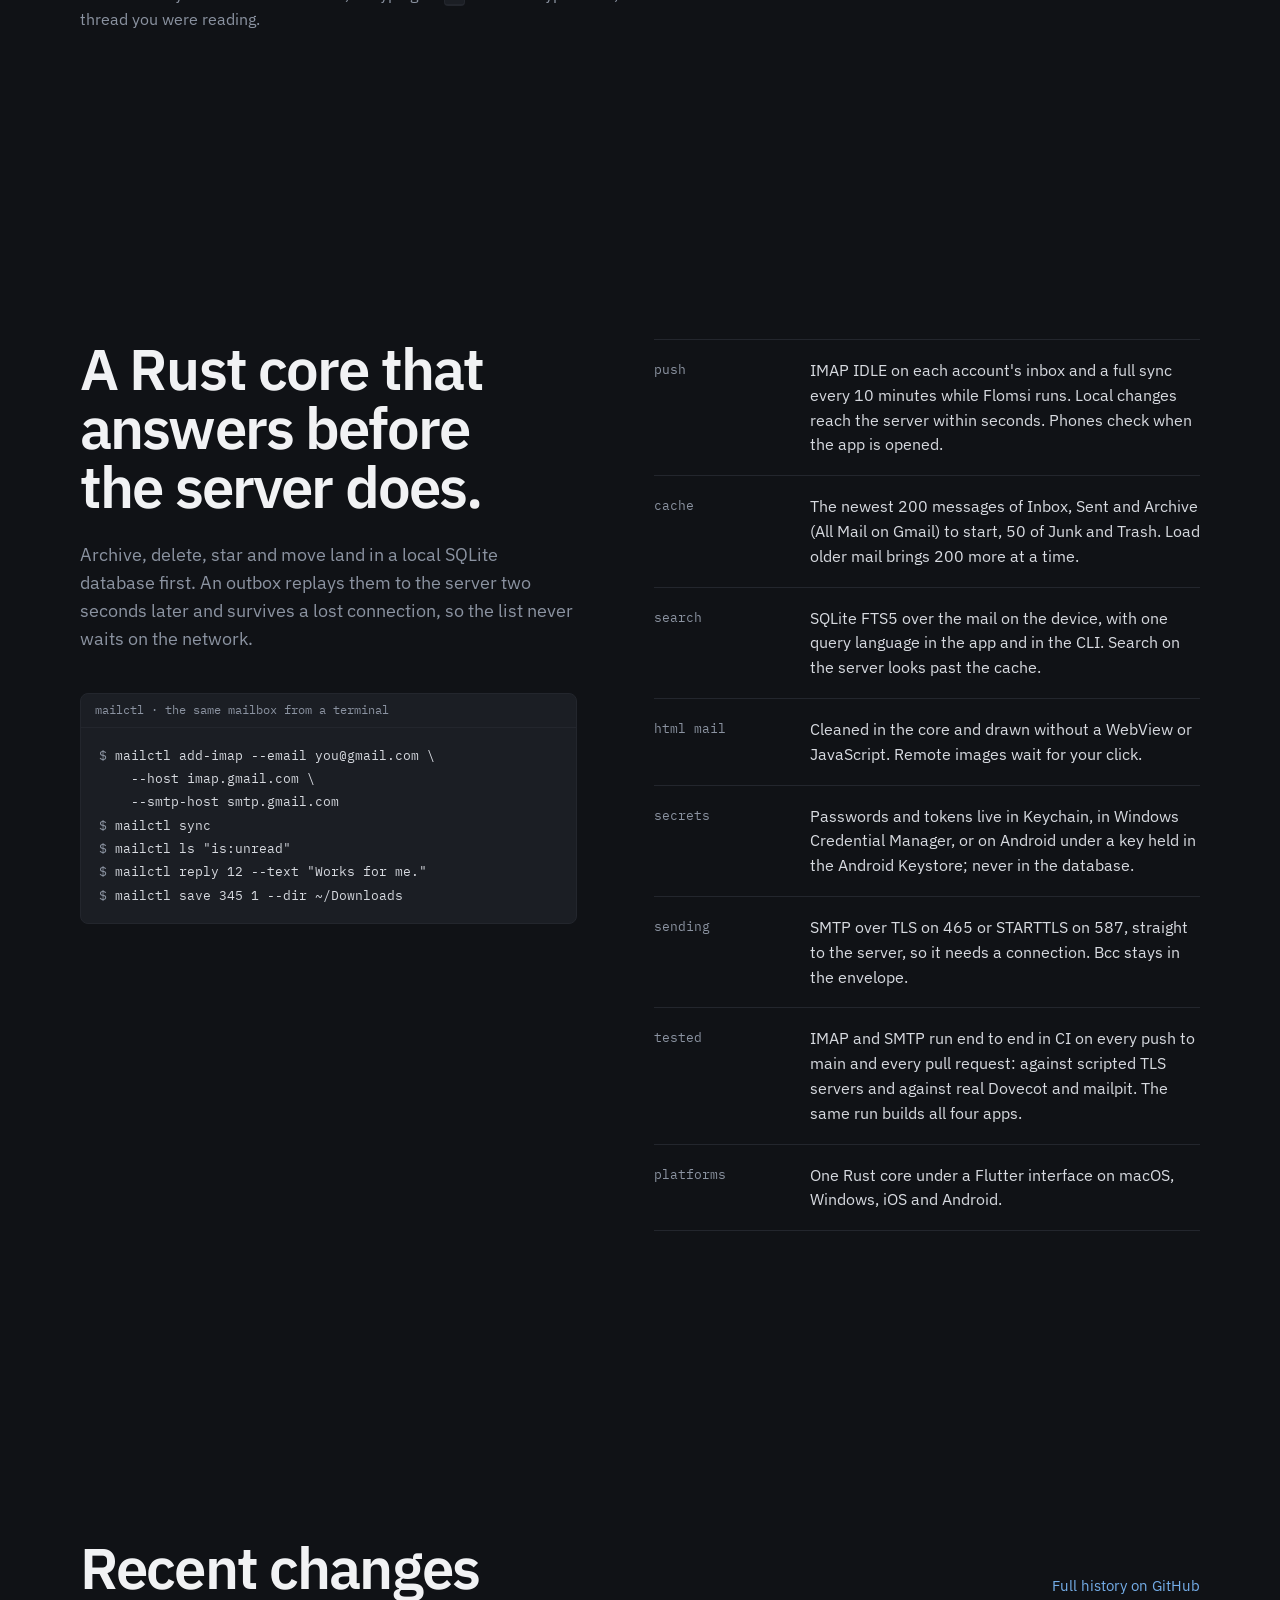
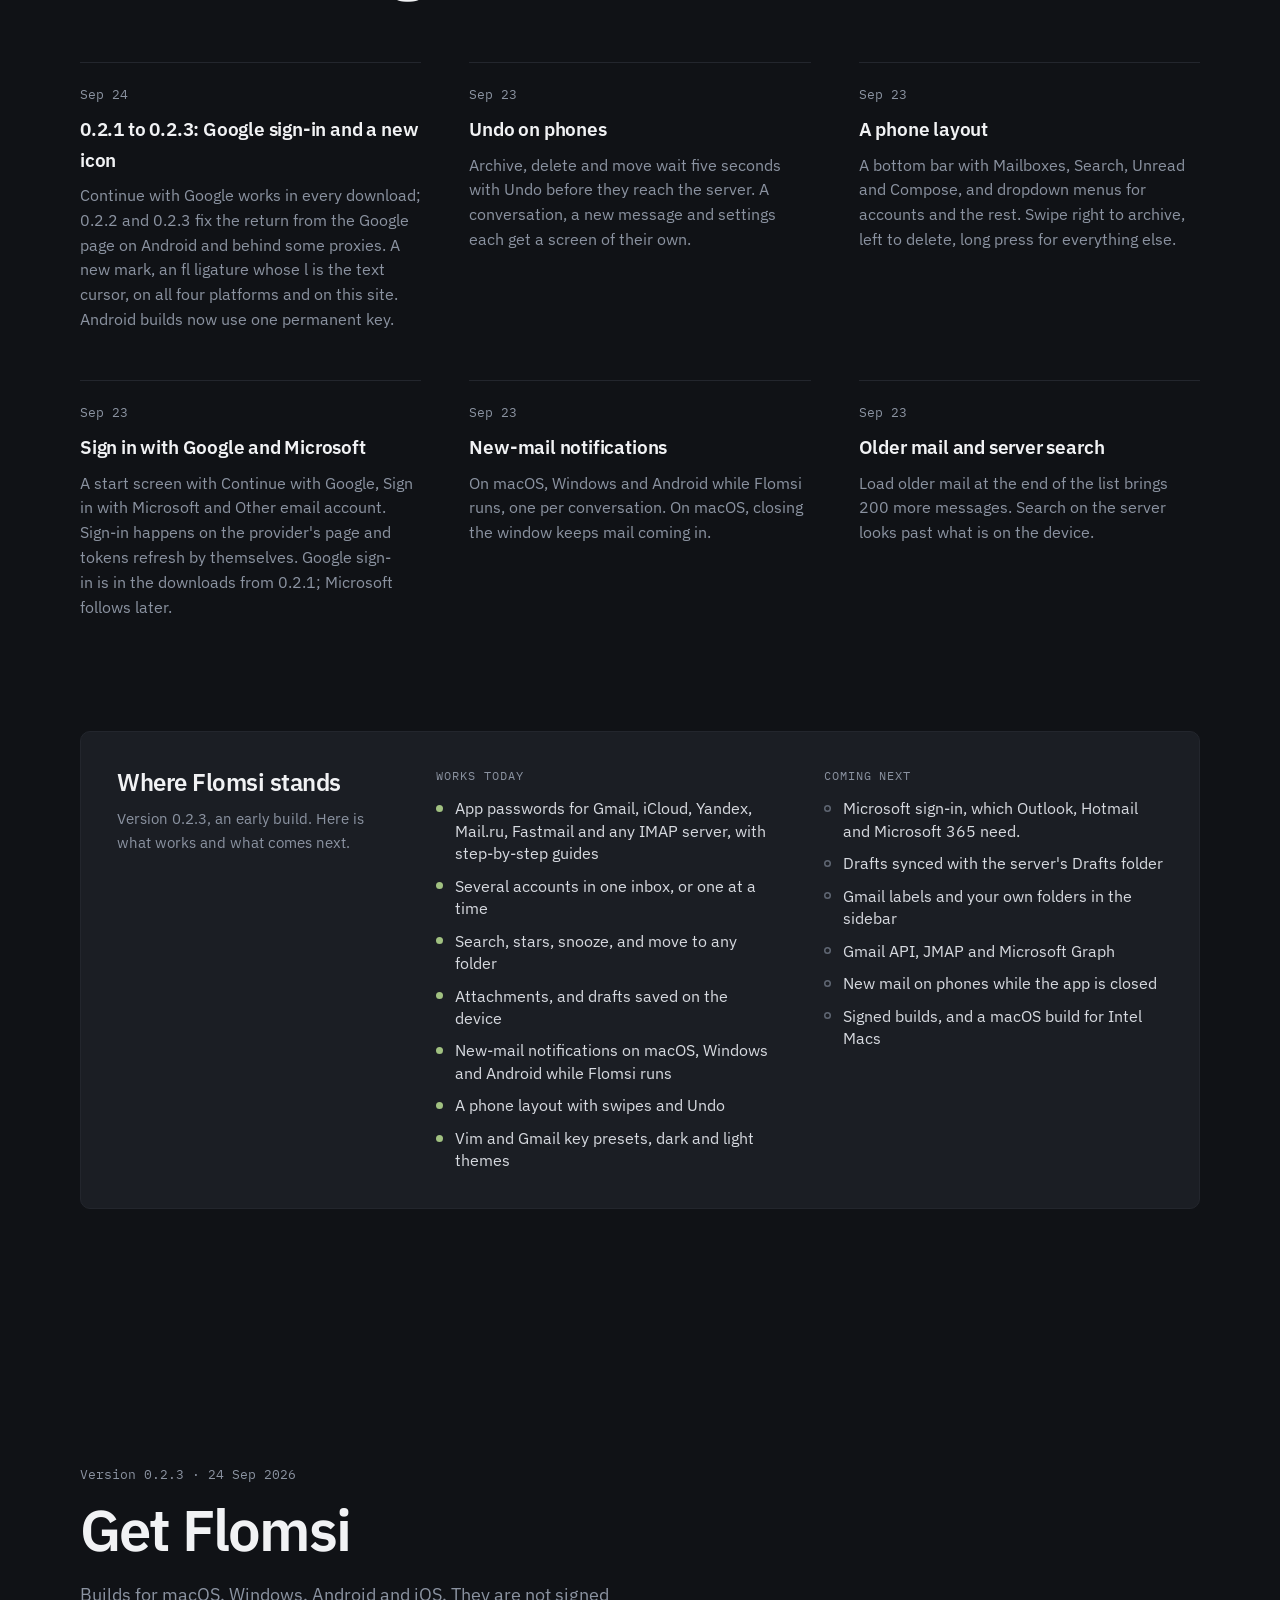
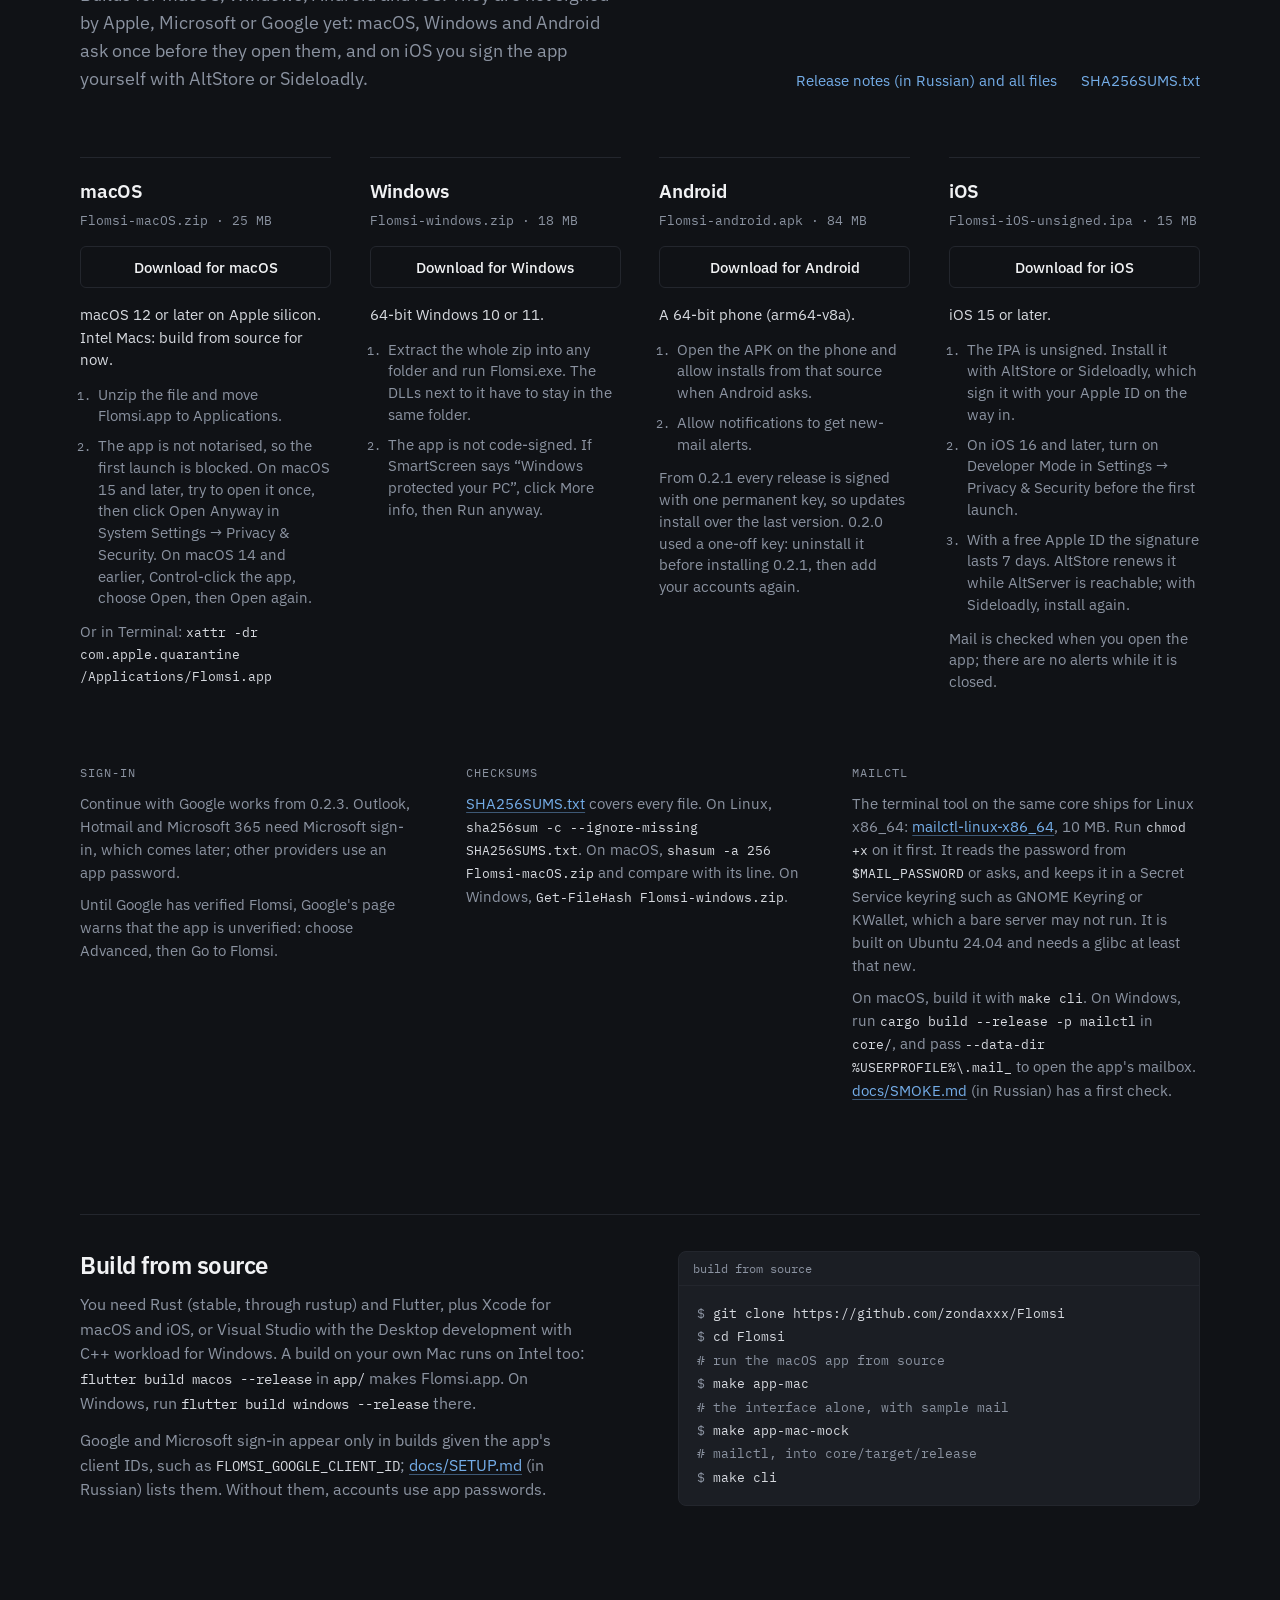
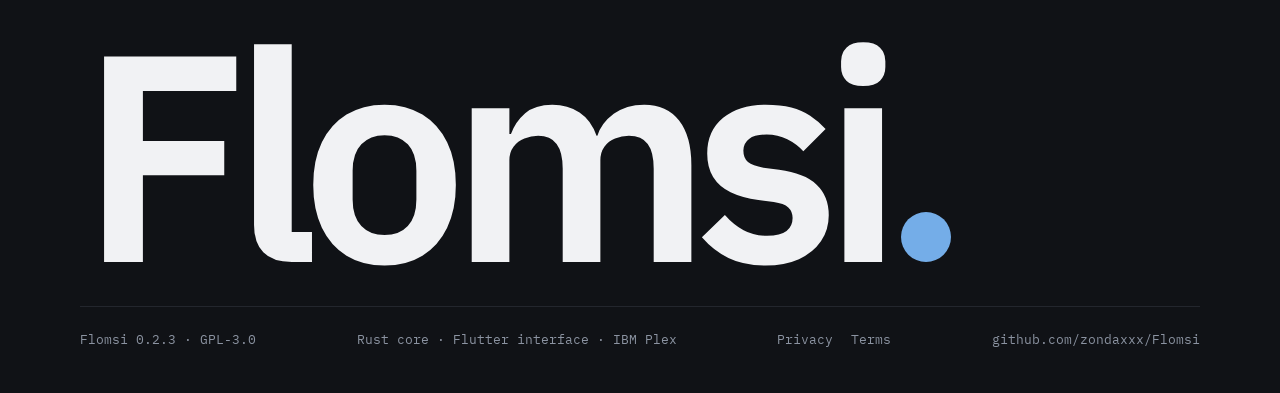
==== commit 71e976d6: "Flomsi 0.2.3: sign-in gets through proxies that end connections with a bad record" ====
--- a/site/index.html
+++ b/site/index.html
@@ -746,7 +746,7 @@
       <a href="https://github.com/zondaxxx/Flomsi/commits/main">Full history on GitHub</a>
     </div>
     <div class="log">
-      <article class="entry"><time class="mono" datetime="2026-09-24">Sep 24</time><h3>0.2.1 and 0.2.2: Google sign-in and a new icon</h3><p>Continue with Google works in every download; 0.2.2 fixes Android closing as the Google page returned. A new mark, an fl ligature whose l is the text cursor, on all four platforms and on this site. Android builds now use one permanent key.</p></article>
+      <article class="entry"><time class="mono" datetime="2026-09-24">Sep 24</time><h3>0.2.1 to 0.2.3: Google sign-in and a new icon</h3><p>Continue with Google works in every download; 0.2.2 and 0.2.3 fix the return from the Google page on Android and behind some proxies. A new mark, an fl ligature whose l is the text cursor, on all four platforms and on this site. Android builds now use one permanent key.</p></article>
       <article class="entry"><time class="mono" datetime="2026-09-23T15:57+03:00">Sep 23</time><h3>Undo on phones</h3><p>Archive, delete and move wait five seconds with Undo before they reach the server. A conversation, a new message and settings each get a screen of their own.</p></article>
       <article class="entry"><time class="mono" datetime="2026-09-23T14:38+03:00">Sep 23</time><h3>A phone layout</h3><p>A bottom bar with Mailboxes, Search, Unread and Compose, and dropdown menus for accounts and the rest. Swipe right to archive, left to delete, long press for everything else.</p></article>
       <article class="entry"><time class="mono" datetime="2026-09-23T14:38+03:00">Sep 23</time><h3>Sign in with Google and Microsoft</h3><p>A start screen with Continue with Google, Sign in with Microsoft and Other email account. Sign-in happens on the provider's page and tokens refresh by themselves. Google sign-in is in the downloads from 0.2.1; Microsoft follows later.</p></article>
@@ -757,7 +757,7 @@
     <div class="stand">
       <div>
         <h3>Where Flomsi stands</h3>
-        <p class="sub">Version 0.2.2, an early build. Here is what works and what comes next.</p>
+        <p class="sub">Version 0.2.3, an early build. Here is what works and what comes next.</p>
       </div>
       <div>
         <h4>Works today</h4>
@@ -790,7 +790,7 @@
   <div class="wrap">
     <div class="get-head">
       <div>
-        <p class="ver mono">Version 0.2.2 · 24 Sep 2026</p>
+        <p class="ver mono">Version 0.2.3 · 24 Sep 2026</p>
         <h2 id="h-get">Get Flomsi</h2>
         <p>Builds for macOS, Windows, Android and iOS. They are not signed by Apple, Microsoft or Google yet: macOS, Windows and Android ask once before they open them, and on iOS you sign the app yourself with AltStore or Sideloadly.</p>
       </div>
@@ -850,7 +850,7 @@
     <div class="get-notes">
       <div>
         <h3>Sign-in</h3>
-        <p>Continue with Google works from 0.2.2 (on Android, 0.2.1 closed as the Google page returned). Outlook, Hotmail and Microsoft 365 need Microsoft sign-in, which comes later; other providers use an app password.</p>
+        <p>Continue with Google works from 0.2.3. Outlook, Hotmail and Microsoft 365 need Microsoft sign-in, which comes later; other providers use an app password.</p>
         <p>Until Google has verified Flomsi, Google's page warns that the app is unverified: choose Advanced, then Go to Flomsi.</p>
       </div>
       <div>
@@ -891,7 +891,7 @@
 <div class="wrap">
   <div class="wordmark" aria-hidden="true">Flomsi<i class="dot"></i></div>
   <footer class="foot mono">
-    <span>Flomsi 0.2.2 · GPL-3.0</span>
+    <span>Flomsi 0.2.3 · GPL-3.0</span>
     <span>Rust core · Flutter interface · IBM Plex</span>
     <nav aria-label="Legal"><a href="privacy.html">Privacy</a><a href="terms.html">Terms</a></nav>
     <a href="https://github.com/zondaxxx/Flomsi">github.com/zondaxxx/Flomsi</a>
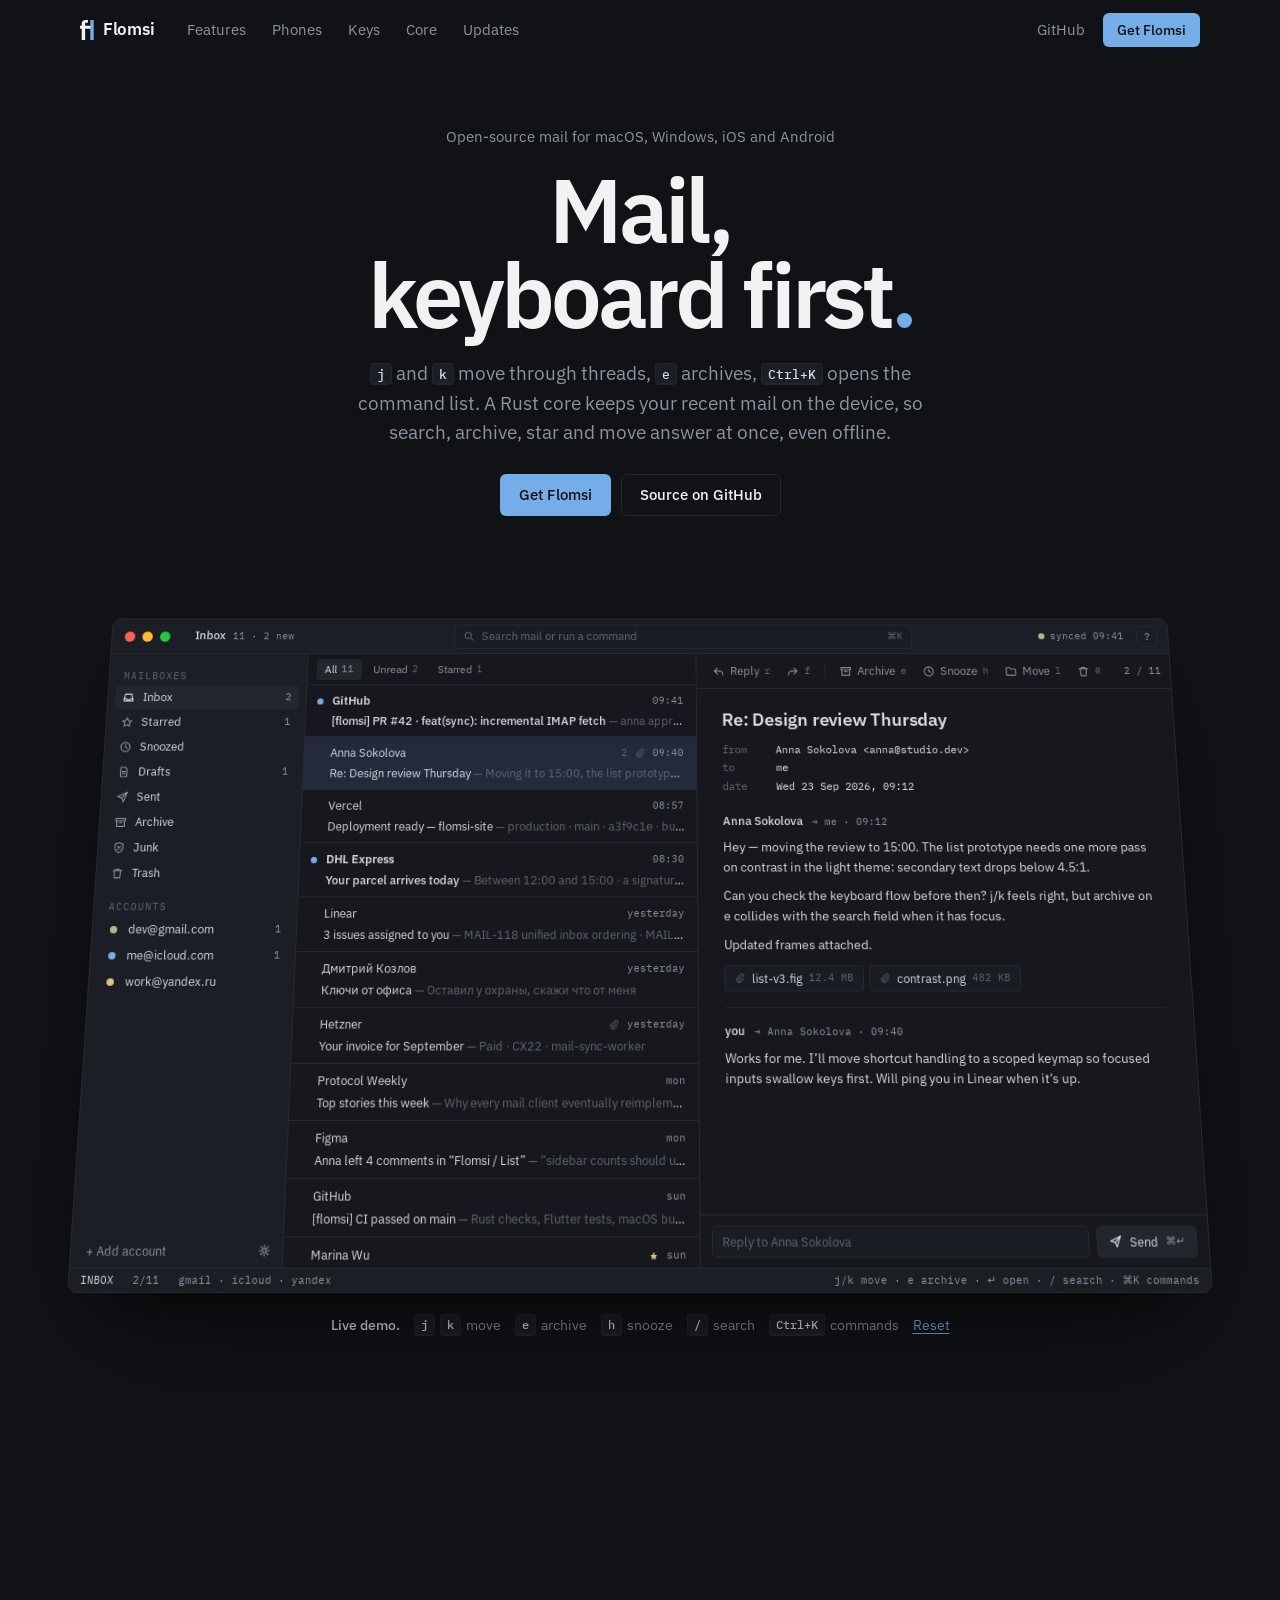
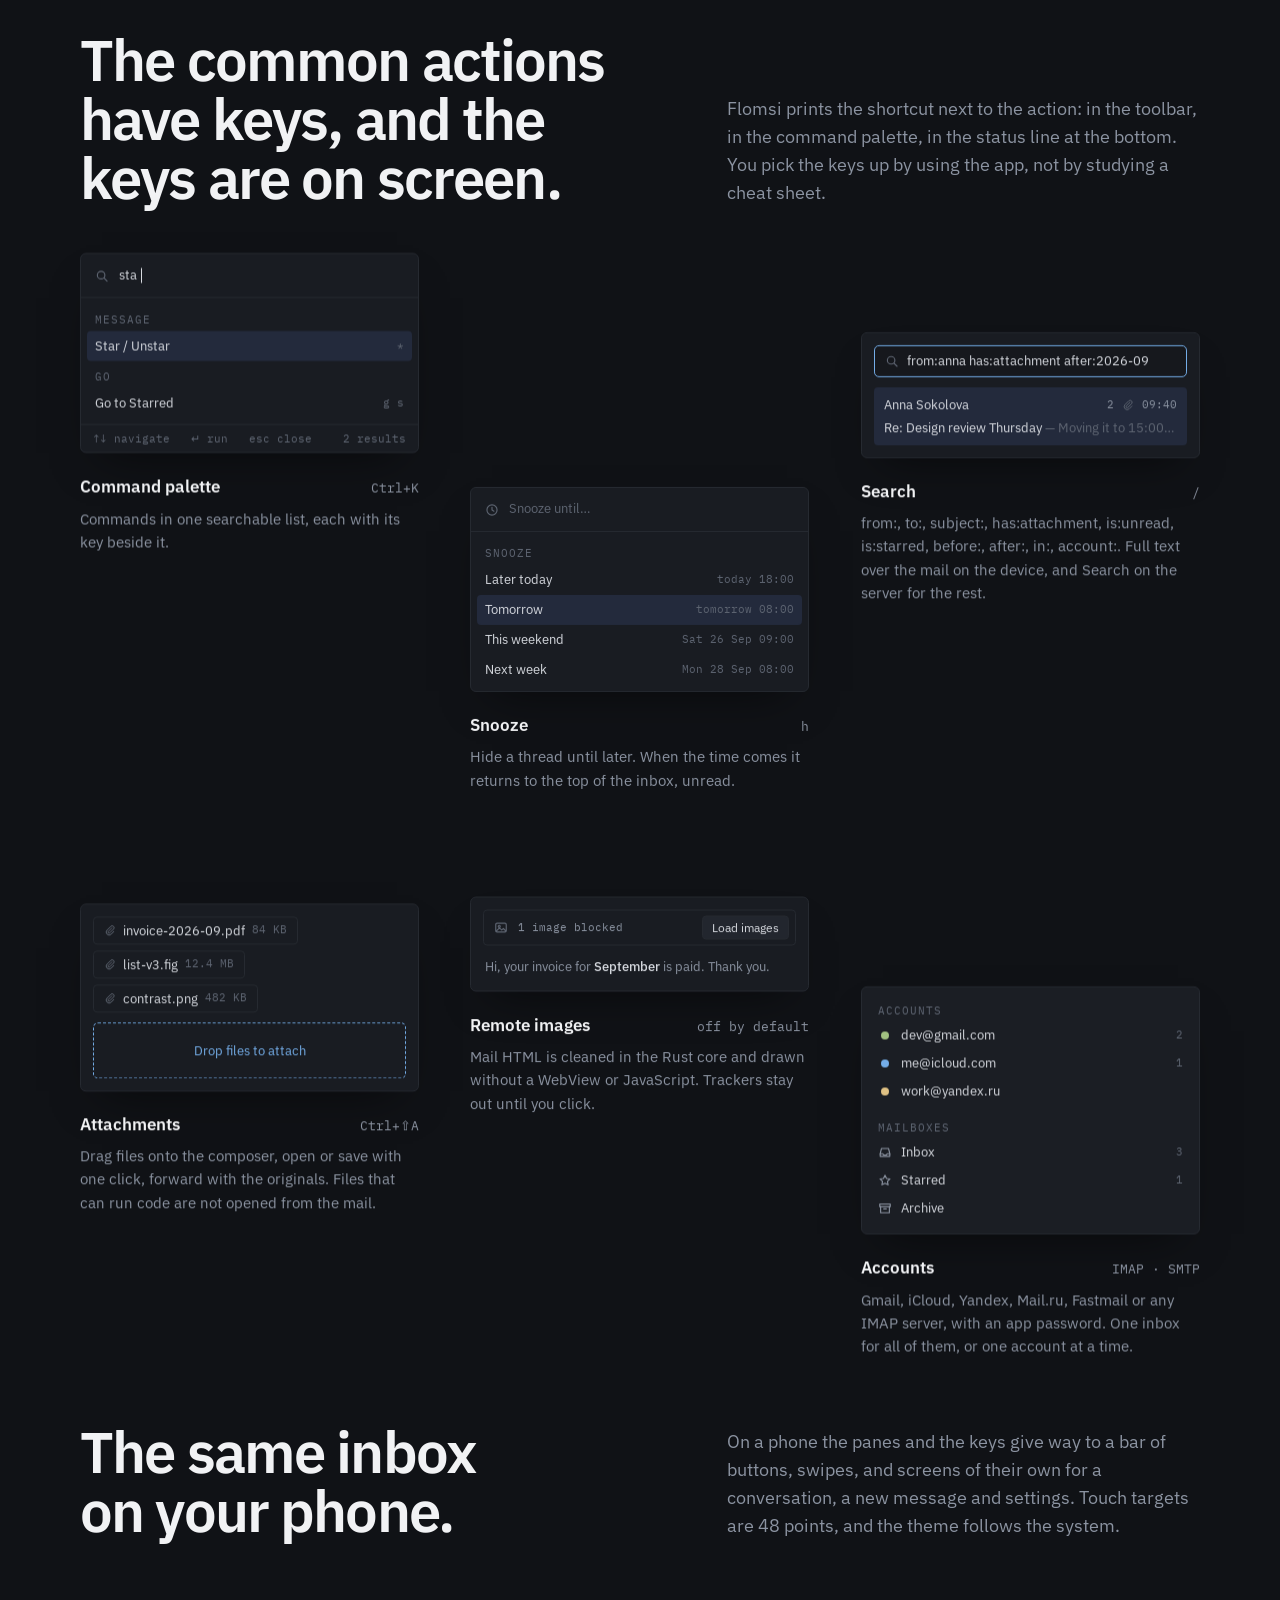
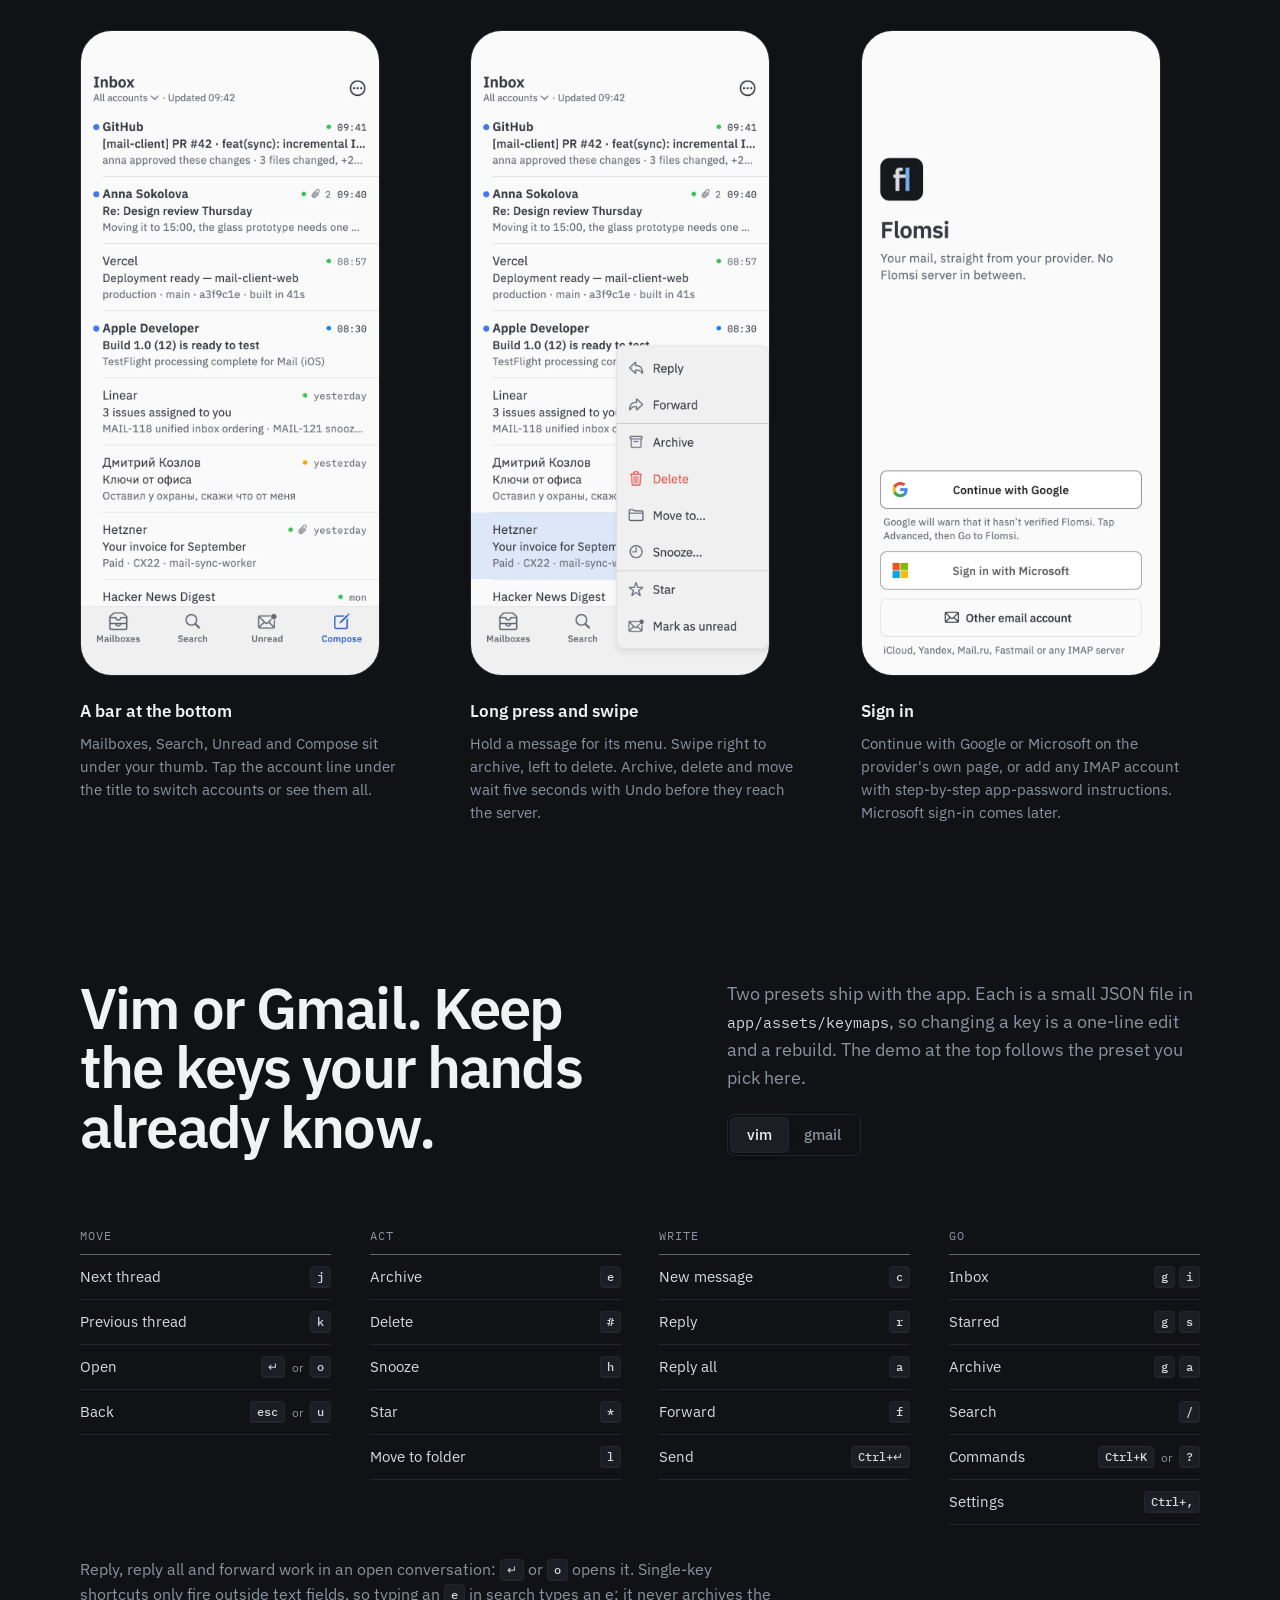
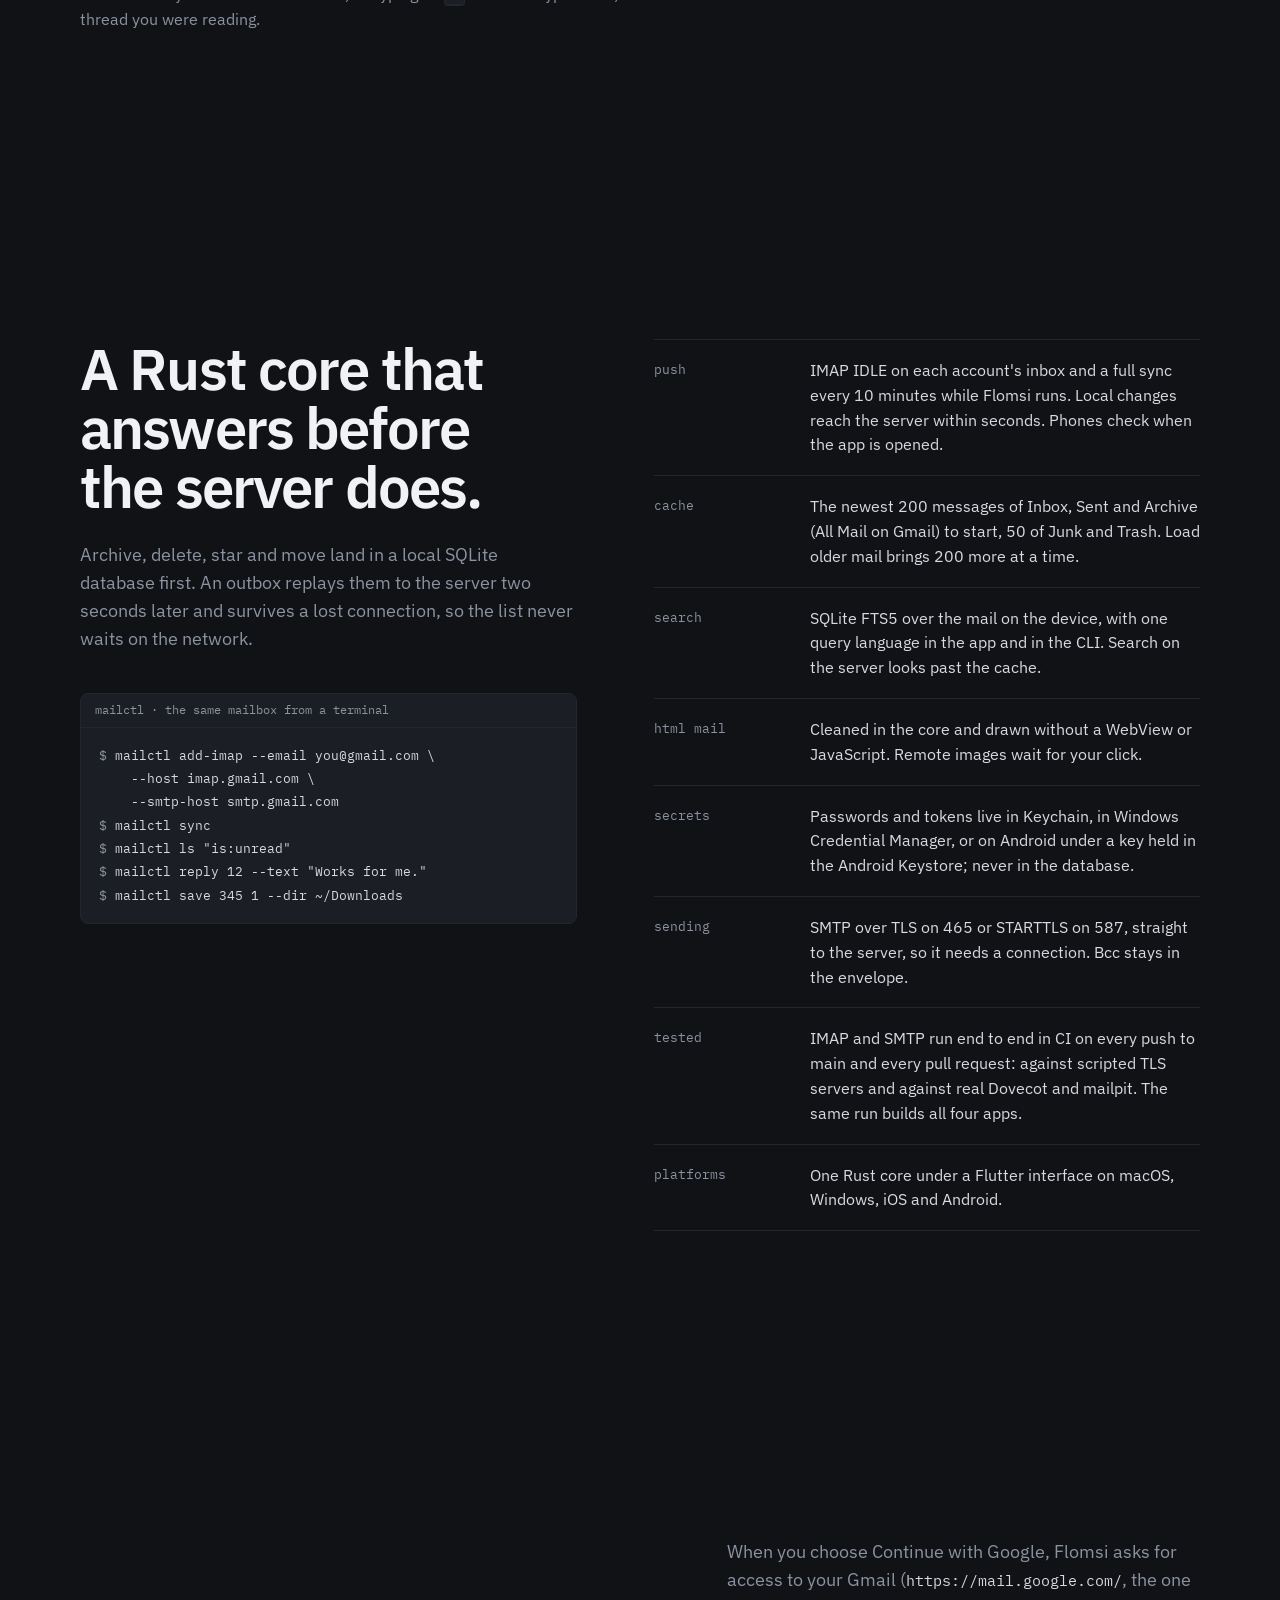
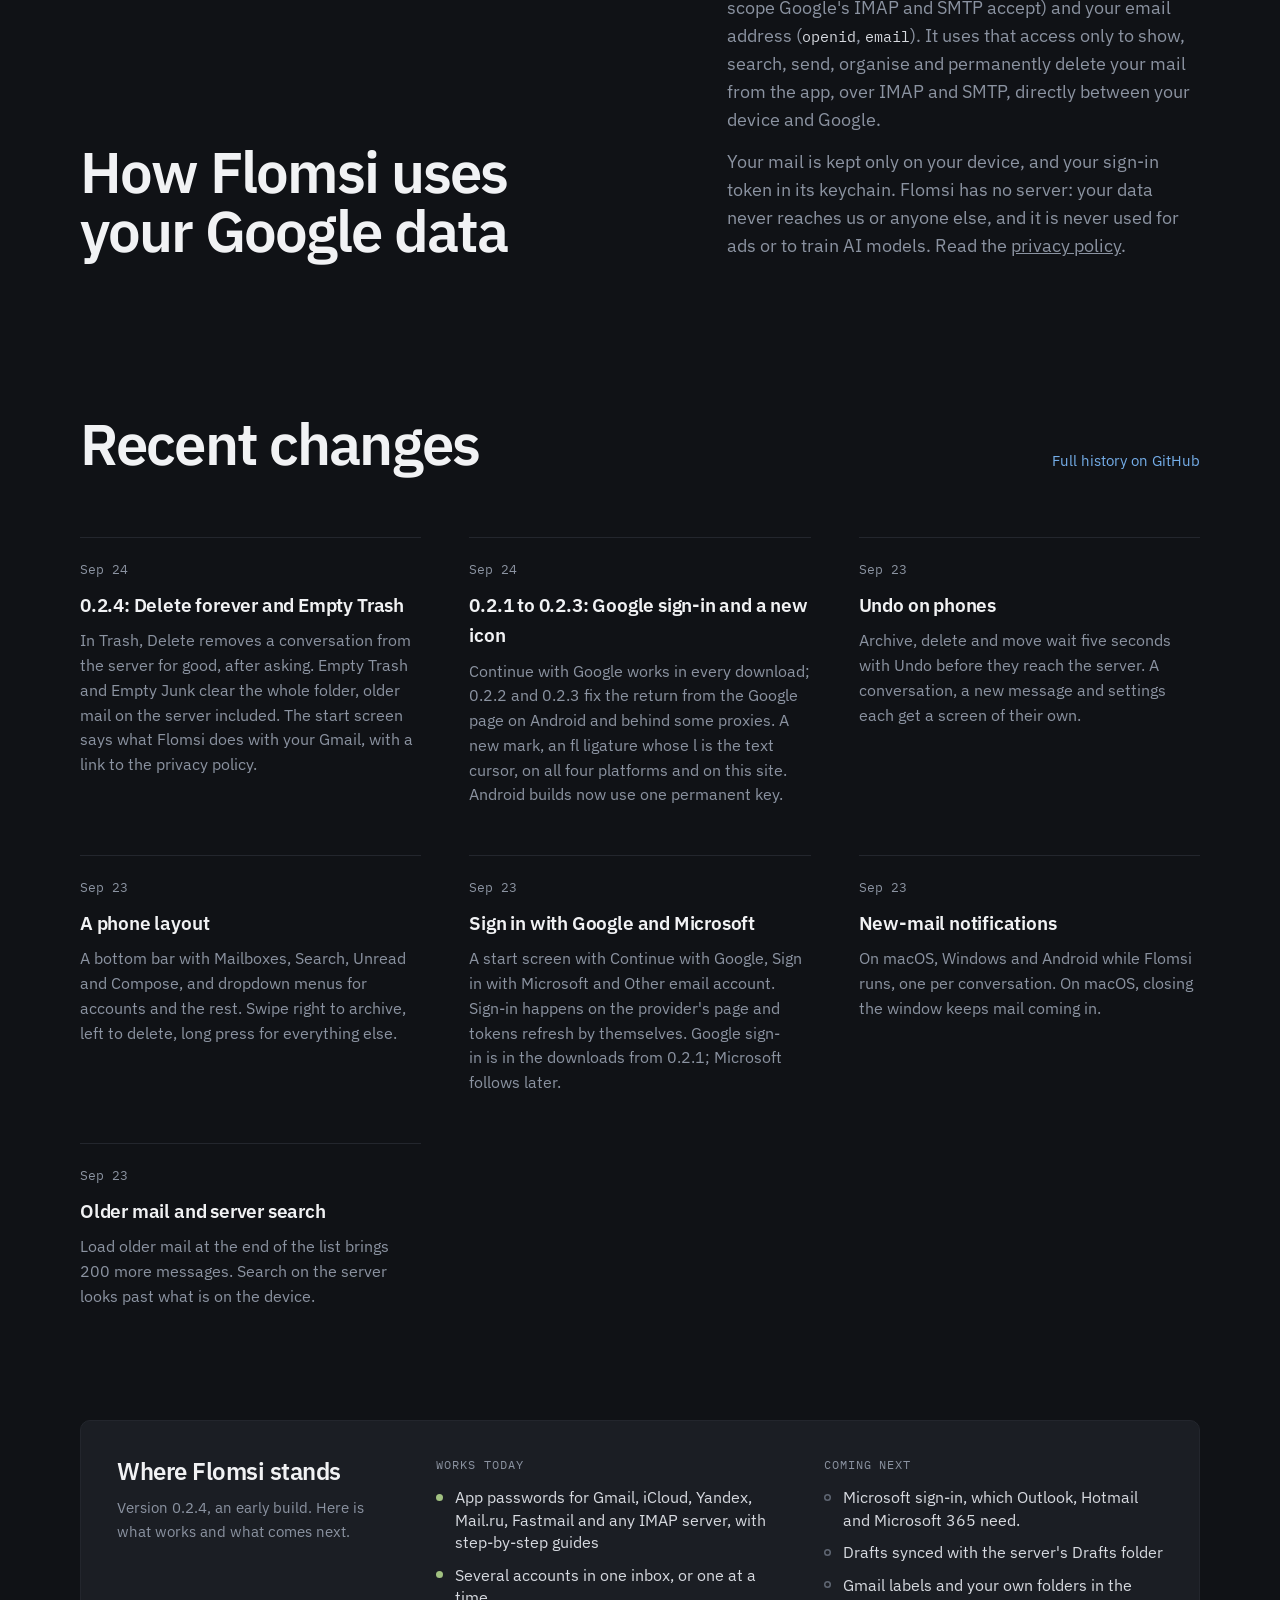
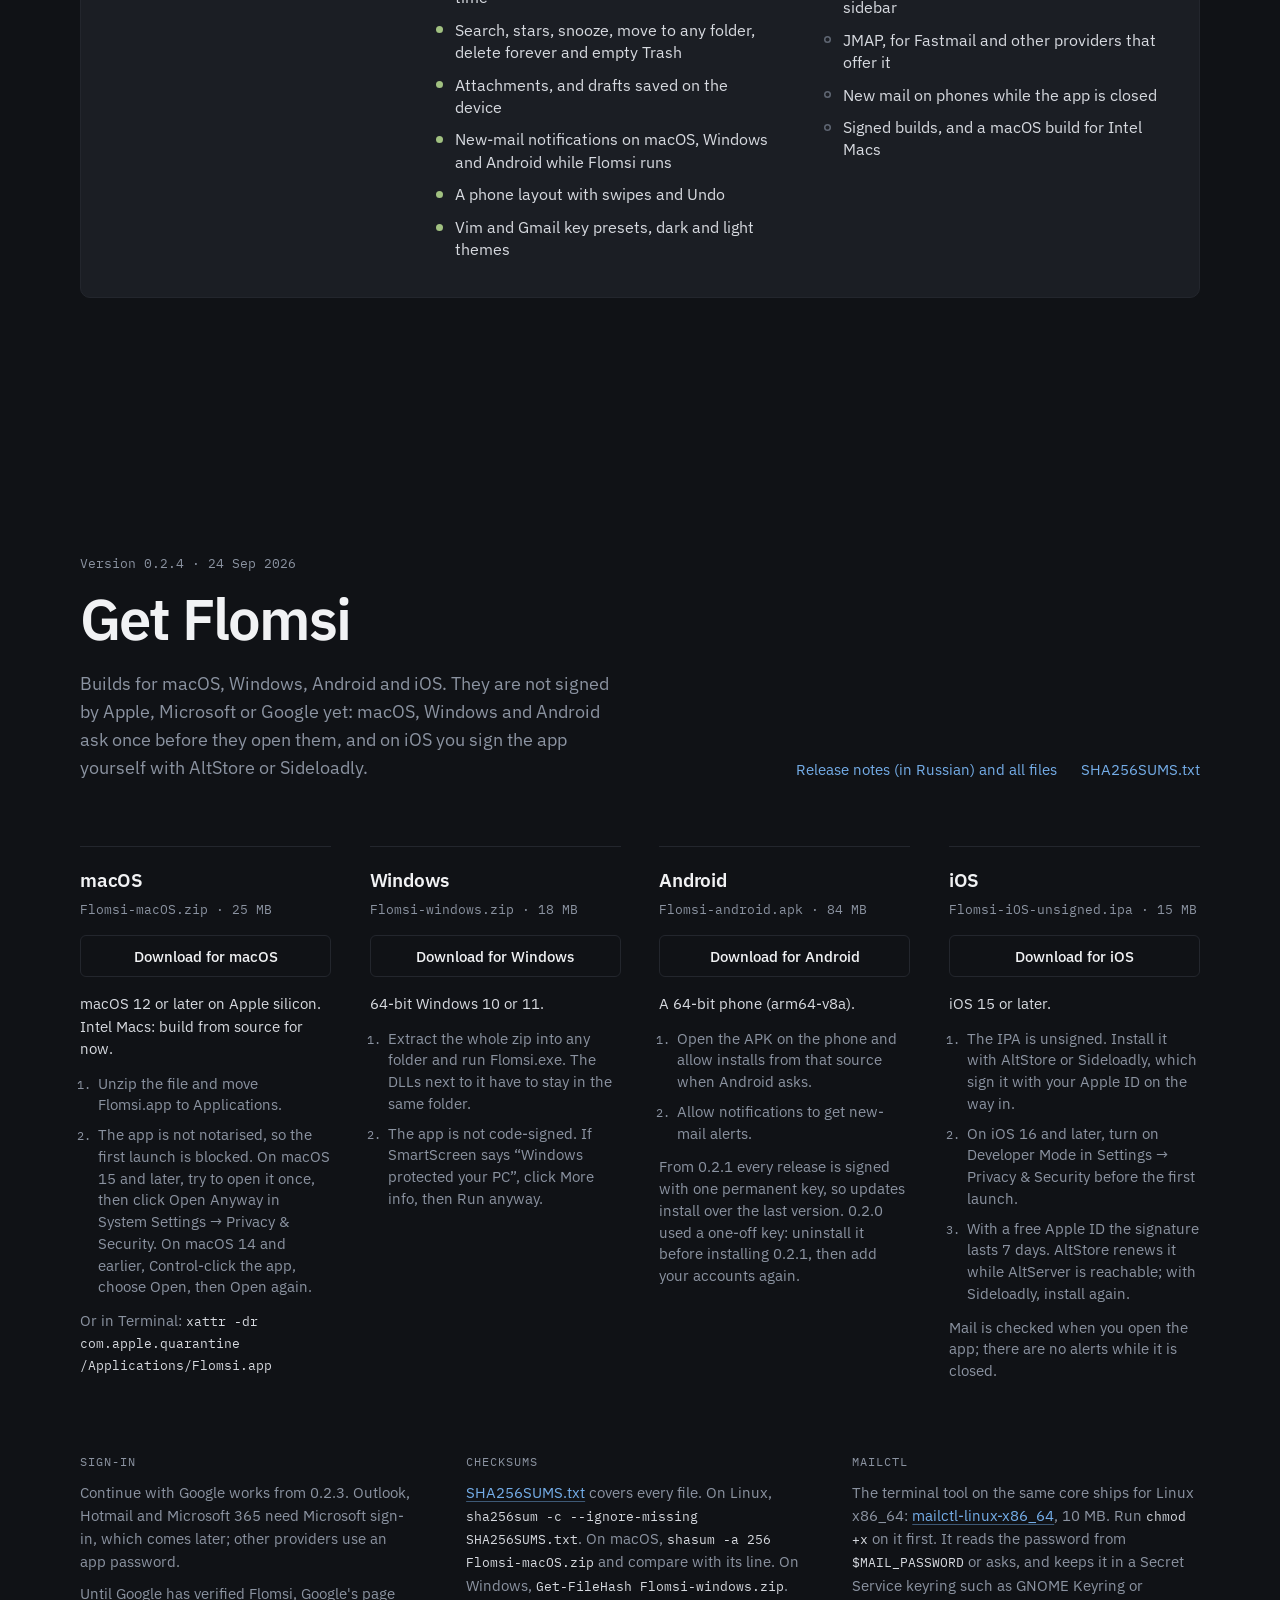
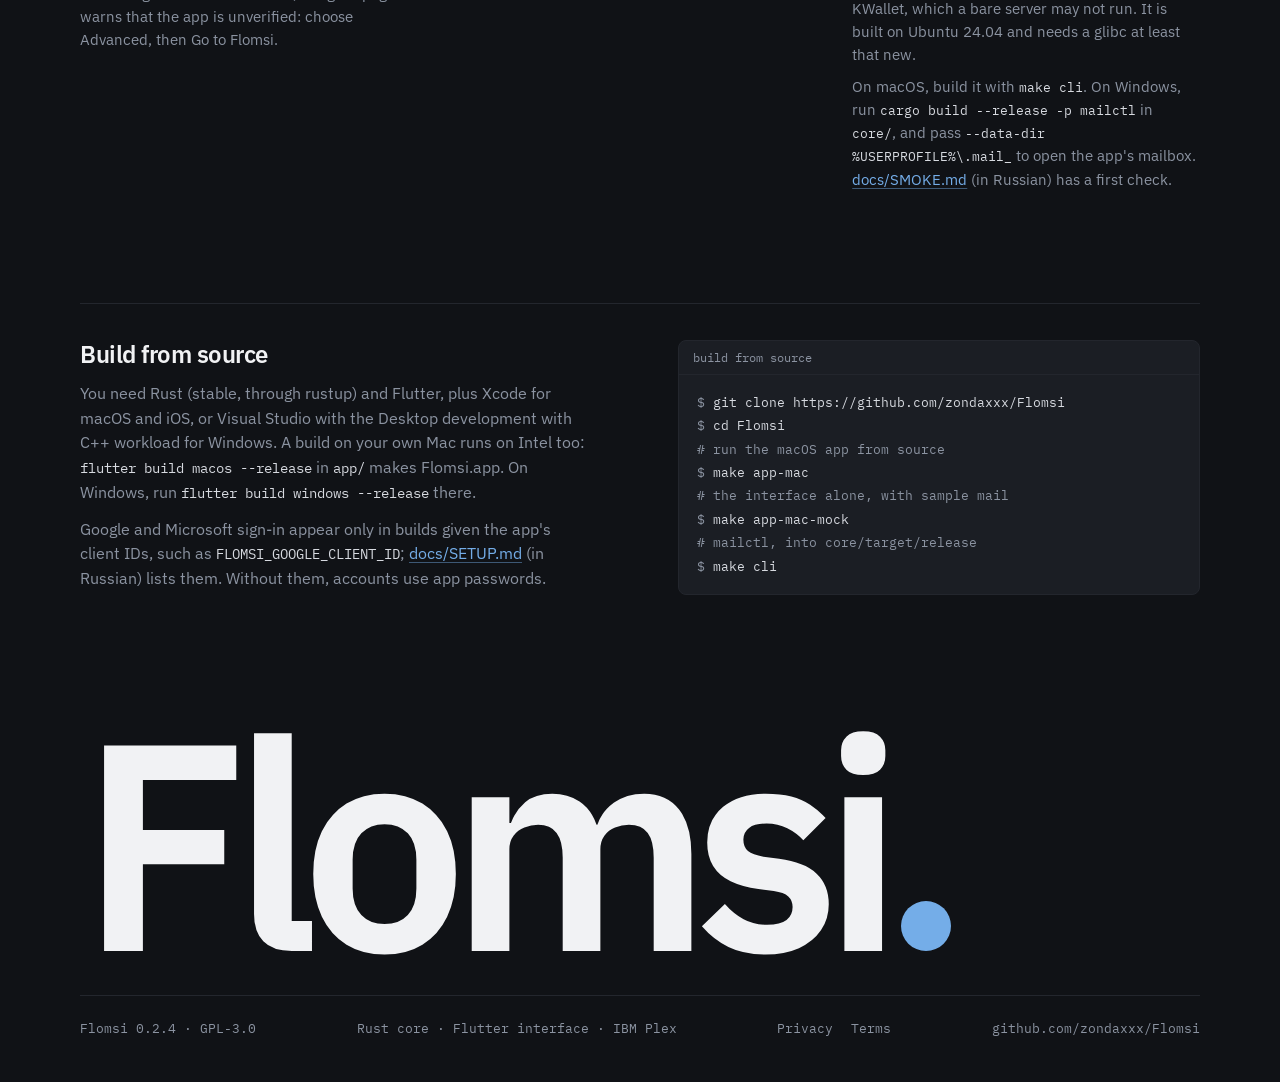
==== commit 88eb8f6f: "Flomsi 0.2.4: Delete forever and Empty Trash, a disk image for macOS, the site on its own server Del" ====
--- a/site/index.html
+++ b/site/index.html
@@ -739,6 +739,18 @@
   </div>
 </section>
 
+<section class="band" id="google-data" data-tone="light" aria-labelledby="h-google-data">
+  <div class="wrap">
+    <div class="head">
+      <h2 id="h-google-data">How Flomsi uses your Google data</h2>
+      <div>
+        <p>When you choose Continue with Google, Flomsi asks for access to your Gmail (<code>https://mail.google.com/</code>, the one scope Google's IMAP and SMTP accept) and your email address (<code>openid</code>, <code>email</code>). It uses that access only to show, search, send, organise and permanently delete your mail from the app, over IMAP and SMTP, directly between your device and Google.</p>
+        <p style="margin-top:14px">Your mail is kept only on your device, and your sign-in token in its keychain. Flomsi has no server: your data never reaches us or anyone else, and it is never used for ads or to train AI models. Read the <a href="https://flomsi.nz/privacy.html">privacy policy</a>.</p>
+      </div>
+    </div>
+  </div>
+</section>
+
 <section class="band" id="updates" data-tone="light" aria-labelledby="h-updates">
   <div class="wrap">
     <div class="log-head">
@@ -746,6 +758,7 @@
       <a href="https://github.com/zondaxxx/Flomsi/commits/main">Full history on GitHub</a>
     </div>
     <div class="log">
+      <article class="entry"><time class="mono" datetime="2026-09-24T21:00+03:00">Sep 24</time><h3>0.2.4: Delete forever and Empty Trash</h3><p>In Trash, Delete removes a conversation from the server for good, after asking. Empty Trash and Empty Junk clear the whole folder, older mail on the server included. The start screen says what Flomsi does with your Gmail, with a link to the privacy policy.</p></article>
       <article class="entry"><time class="mono" datetime="2026-09-24">Sep 24</time><h3>0.2.1 to 0.2.3: Google sign-in and a new icon</h3><p>Continue with Google works in every download; 0.2.2 and 0.2.3 fix the return from the Google page on Android and behind some proxies. A new mark, an fl ligature whose l is the text cursor, on all four platforms and on this site. Android builds now use one permanent key.</p></article>
       <article class="entry"><time class="mono" datetime="2026-09-23T15:57+03:00">Sep 23</time><h3>Undo on phones</h3><p>Archive, delete and move wait five seconds with Undo before they reach the server. A conversation, a new message and settings each get a screen of their own.</p></article>
       <article class="entry"><time class="mono" datetime="2026-09-23T14:38+03:00">Sep 23</time><h3>A phone layout</h3><p>A bottom bar with Mailboxes, Search, Unread and Compose, and dropdown menus for accounts and the rest. Swipe right to archive, left to delete, long press for everything else.</p></article>
@@ -757,14 +770,14 @@
     <div class="stand">
       <div>
         <h3>Where Flomsi stands</h3>
-        <p class="sub">Version 0.2.3, an early build. Here is what works and what comes next.</p>
+        <p class="sub">Version 0.2.4, an early build. Here is what works and what comes next.</p>
       </div>
       <div>
         <h4>Works today</h4>
         <ul>
           <li>App passwords for Gmail, iCloud, Yandex, Mail.ru, Fastmail and any IMAP server, with step-by-step guides</li>
           <li>Several accounts in one inbox, or one at a time</li>
-          <li>Search, stars, snooze, and move to any folder</li>
+          <li>Search, stars, snooze, move to any folder, delete forever and empty Trash</li>
           <li>Attachments, and drafts saved on the device</li>
           <li>New-mail notifications on macOS, Windows and Android while Flomsi runs</li>
           <li>A phone layout with swipes and Undo</li>
@@ -777,7 +790,7 @@
           <li>Microsoft sign-in, which Outlook, Hotmail and Microsoft 365 need.</li>
           <li>Drafts synced with the server's Drafts folder</li>
           <li>Gmail labels and your own folders in the sidebar</li>
-          <li>Gmail API, JMAP and Microsoft Graph</li>
+          <li>JMAP, for Fastmail and other providers that offer it</li>
           <li>New mail on phones while the app is closed</li>
           <li>Signed builds, and a macOS build for Intel Macs</li>
         </ul>
@@ -790,7 +803,7 @@
   <div class="wrap">
     <div class="get-head">
       <div>
-        <p class="ver mono">Version 0.2.3 · 24 Sep 2026</p>
+        <p class="ver mono">Version 0.2.4 · 24 Sep 2026</p>
         <h2 id="h-get">Get Flomsi</h2>
         <p>Builds for macOS, Windows, Android and iOS. They are not signed by Apple, Microsoft or Google yet: macOS, Windows and Android ask once before they open them, and on iOS you sign the app yourself with AltStore or Sideloadly.</p>
       </div>
@@ -891,7 +904,7 @@
 <div class="wrap">
   <div class="wordmark" aria-hidden="true">Flomsi<i class="dot"></i></div>
   <footer class="foot mono">
-    <span>Flomsi 0.2.3 · GPL-3.0</span>
+    <span>Flomsi 0.2.4 · GPL-3.0</span>
     <span>Rust core · Flutter interface · IBM Plex</span>
     <nav aria-label="Legal"><a href="privacy.html">Privacy</a><a href="terms.html">Terms</a></nav>
     <a href="https://github.com/zondaxxx/Flomsi">github.com/zondaxxx/Flomsi</a>
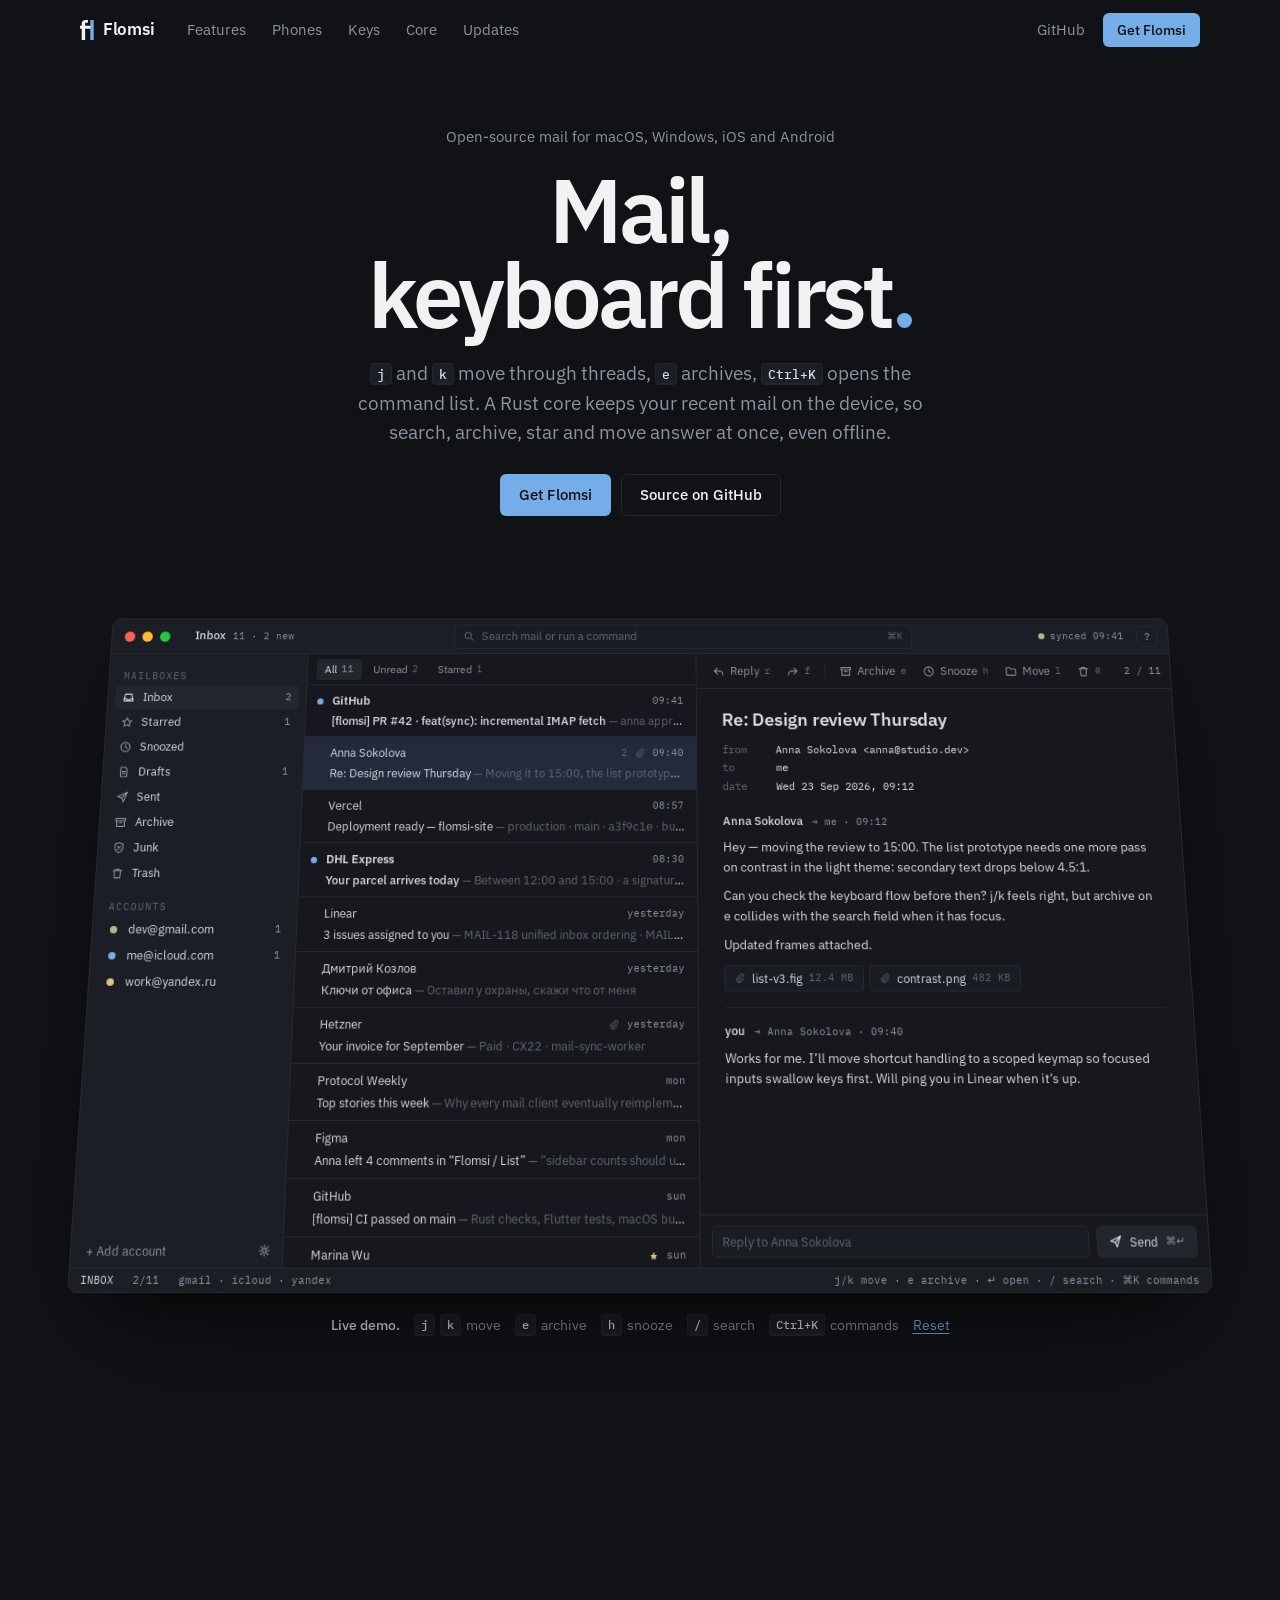
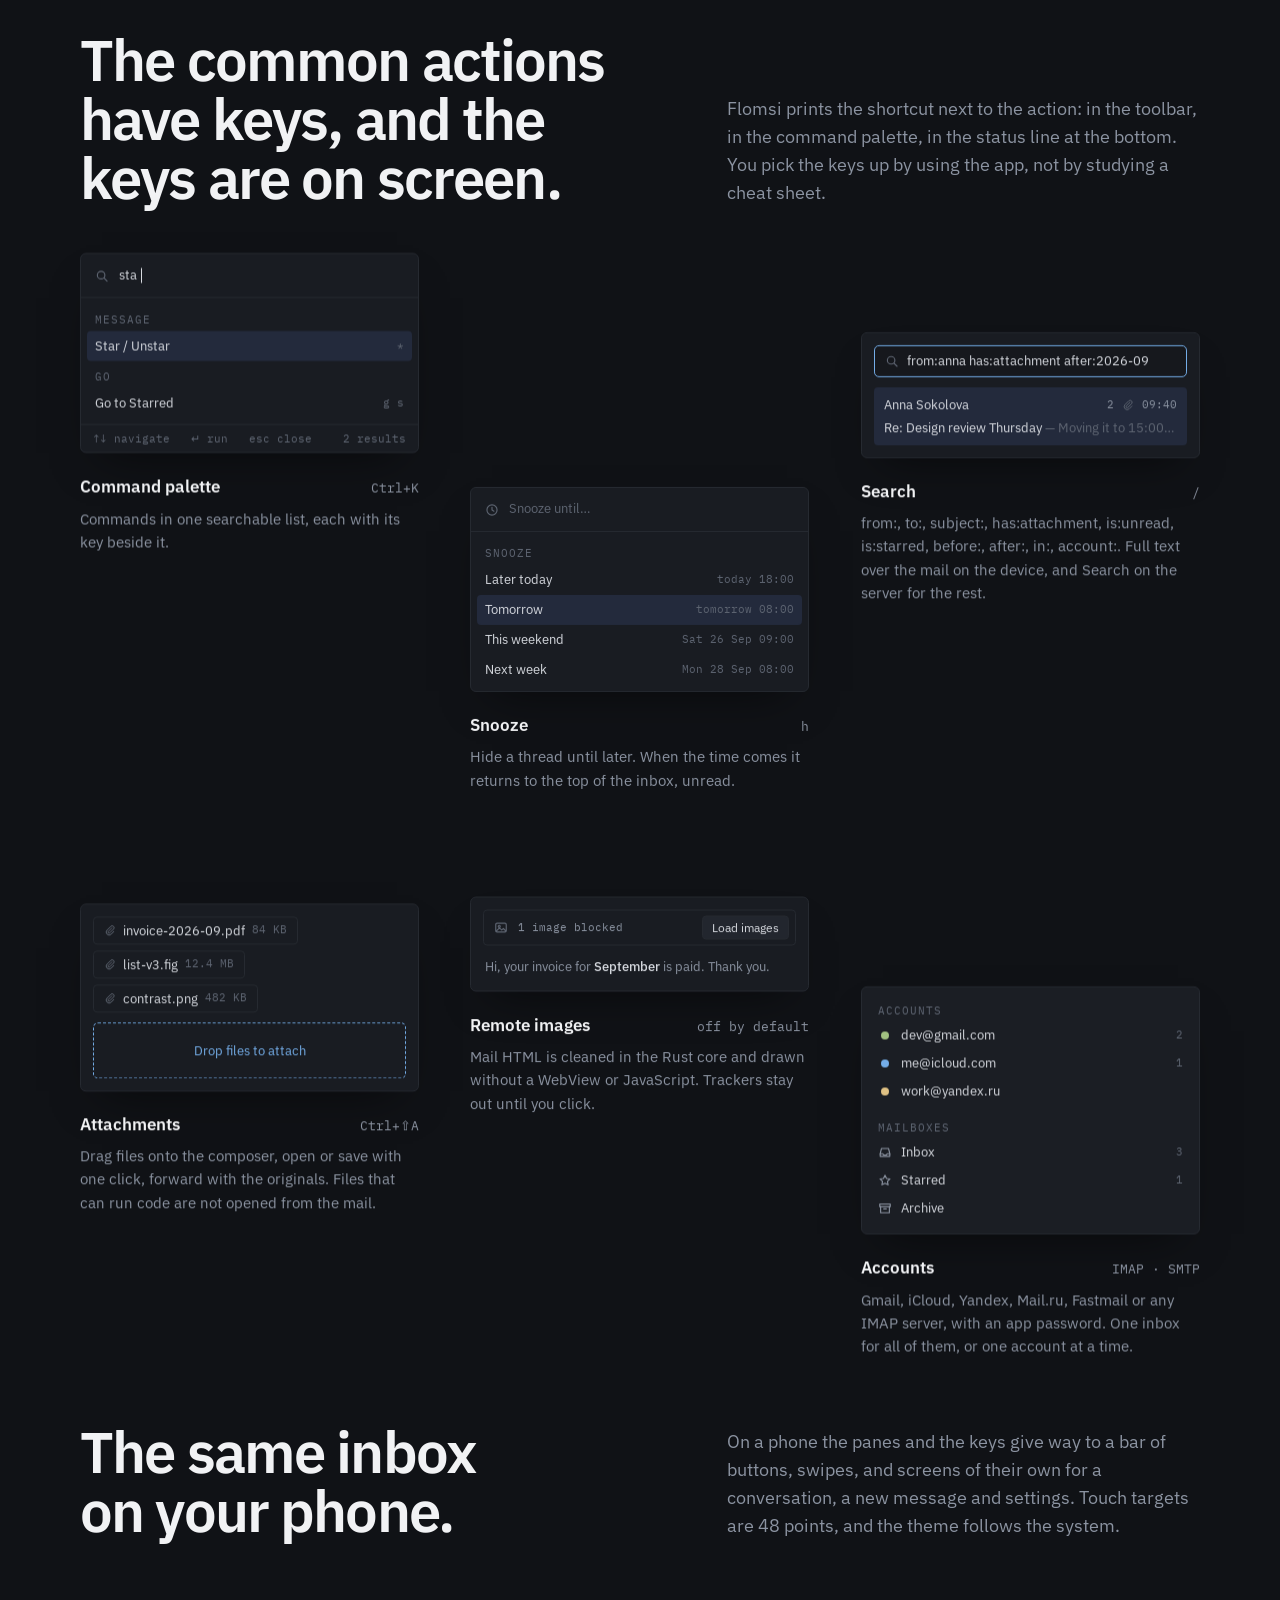
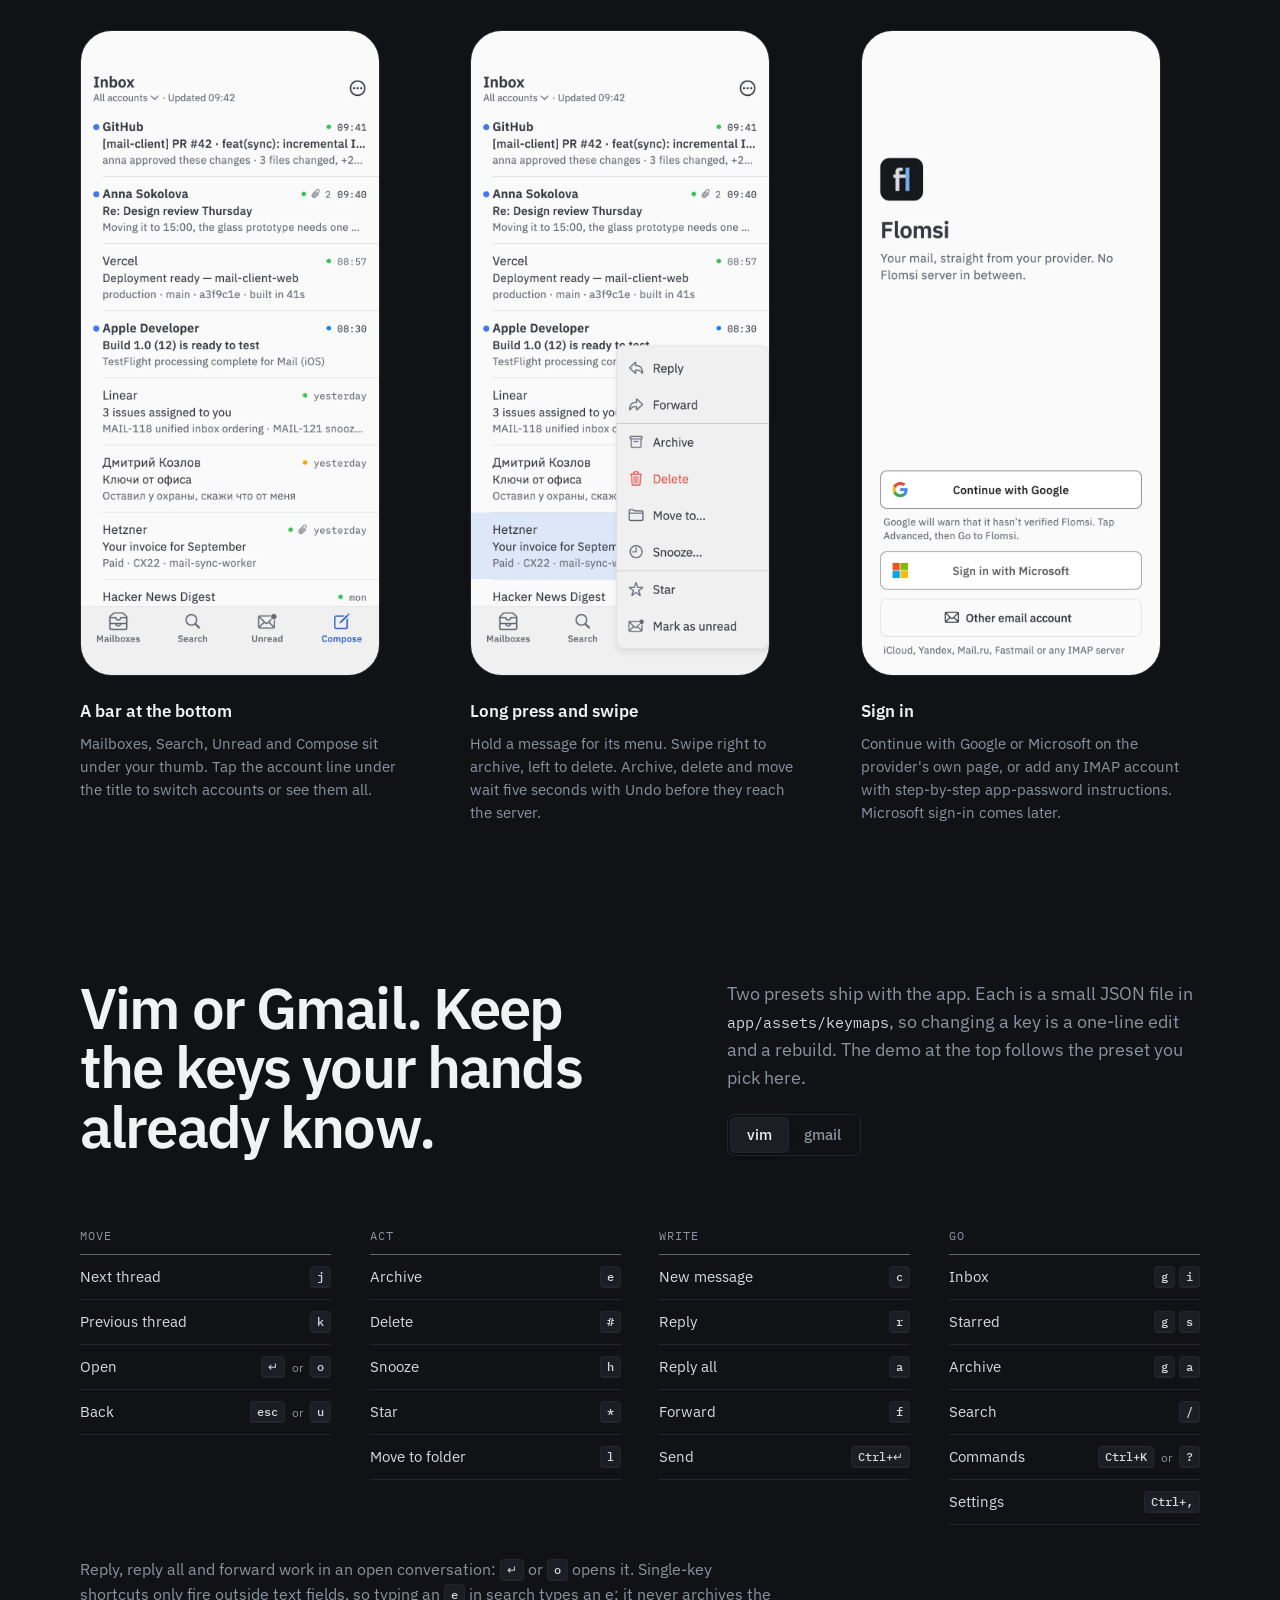
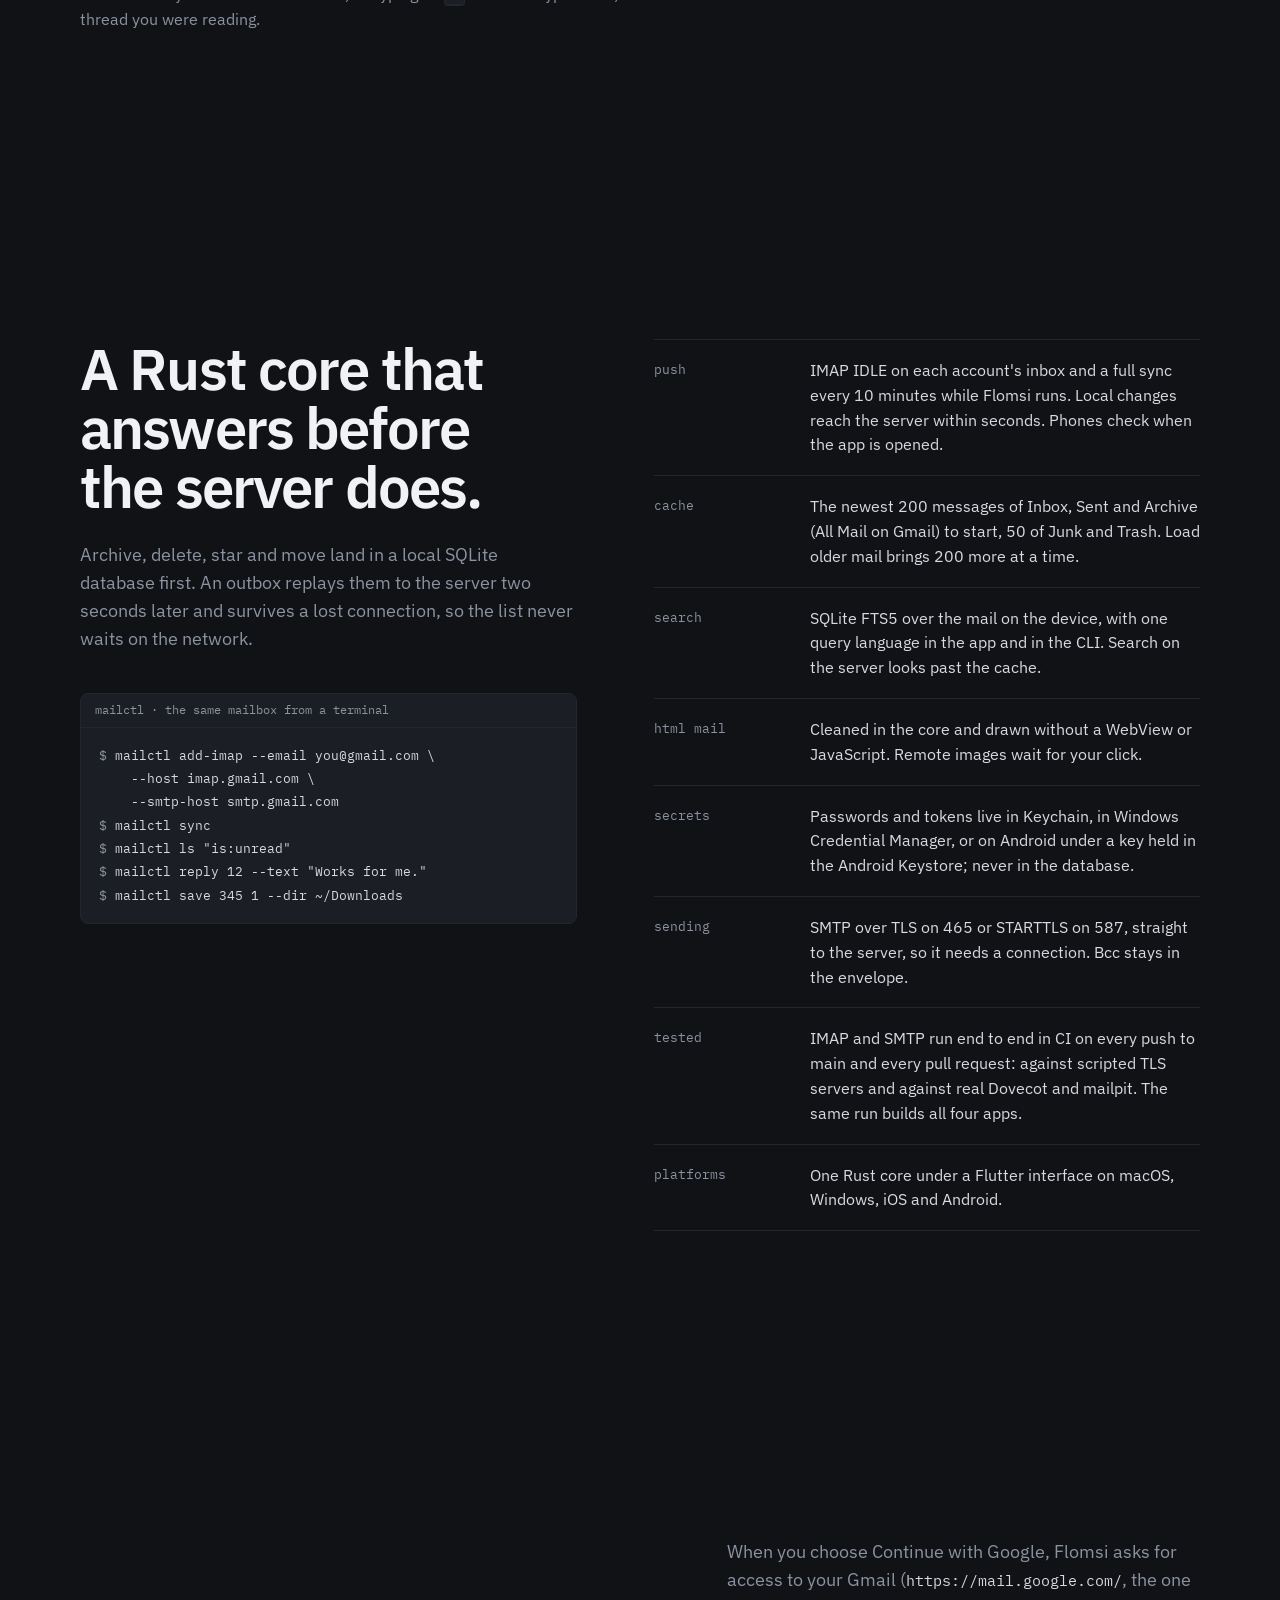
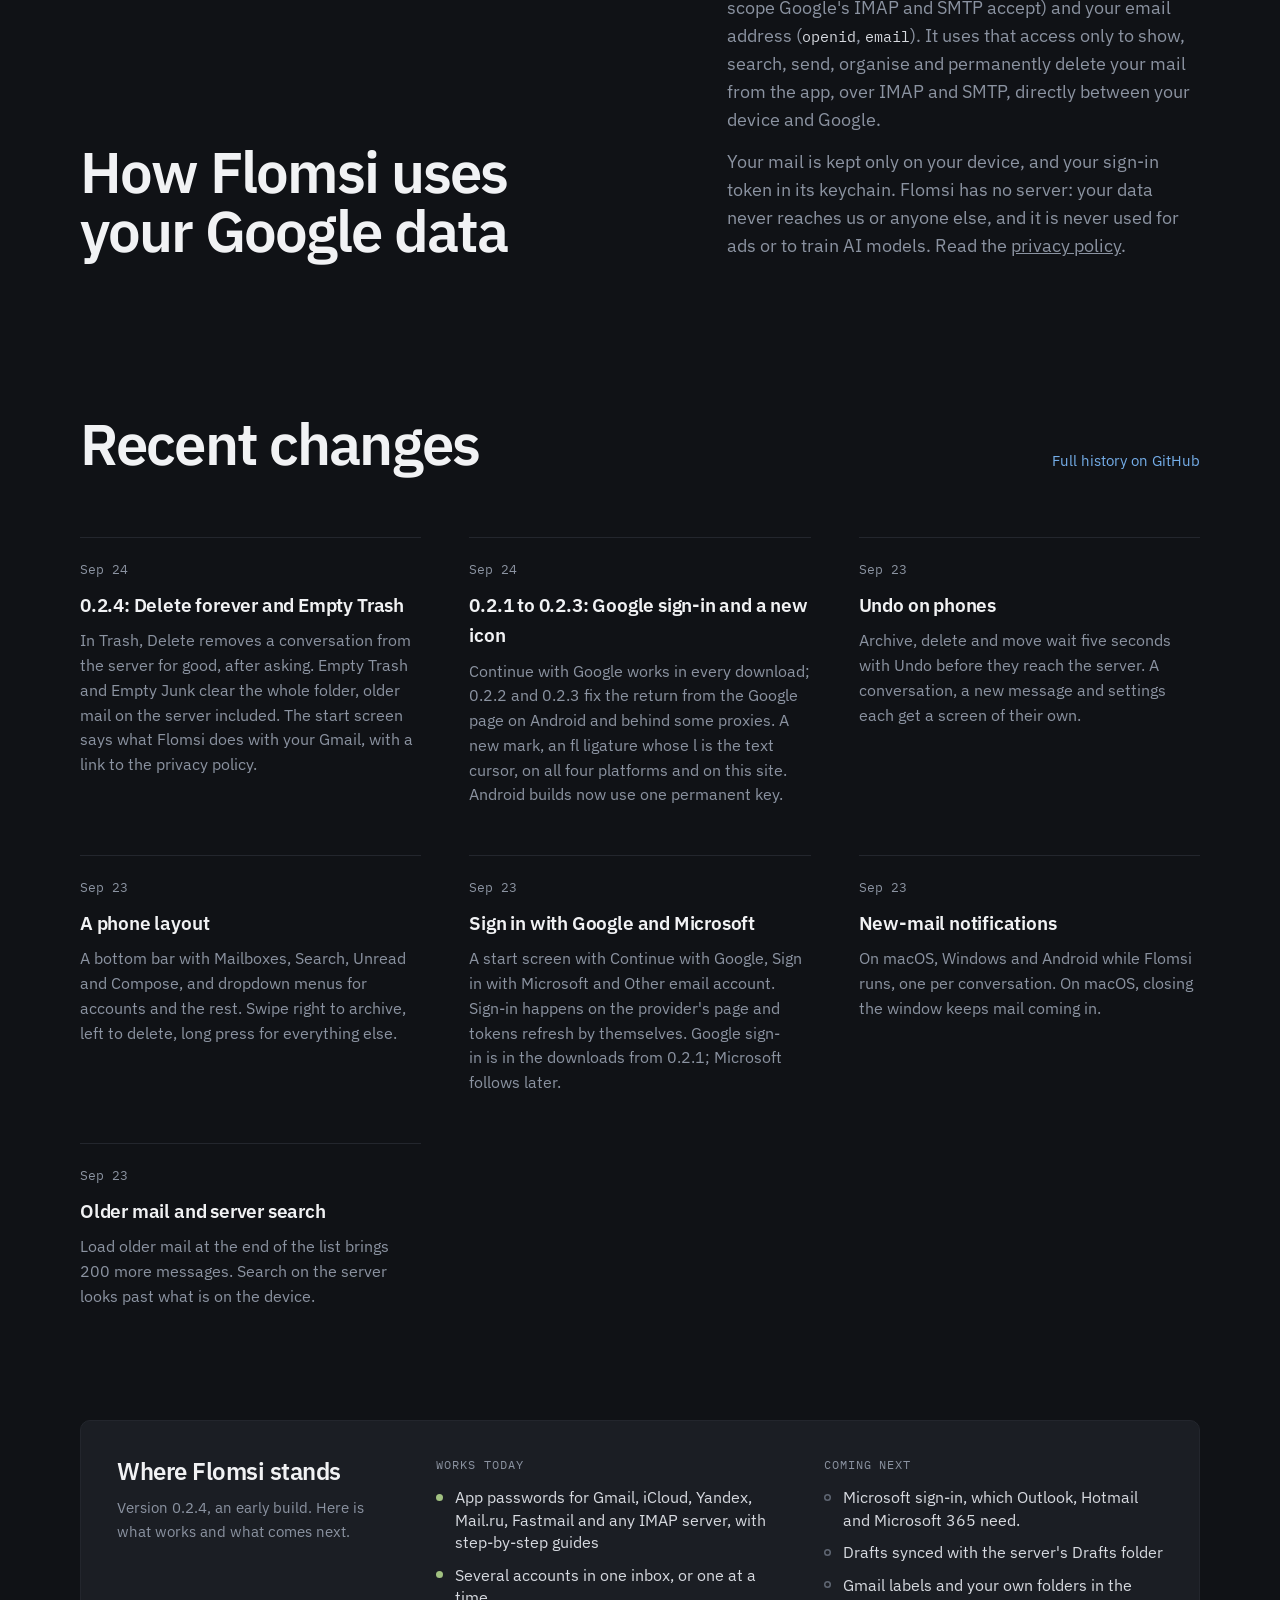
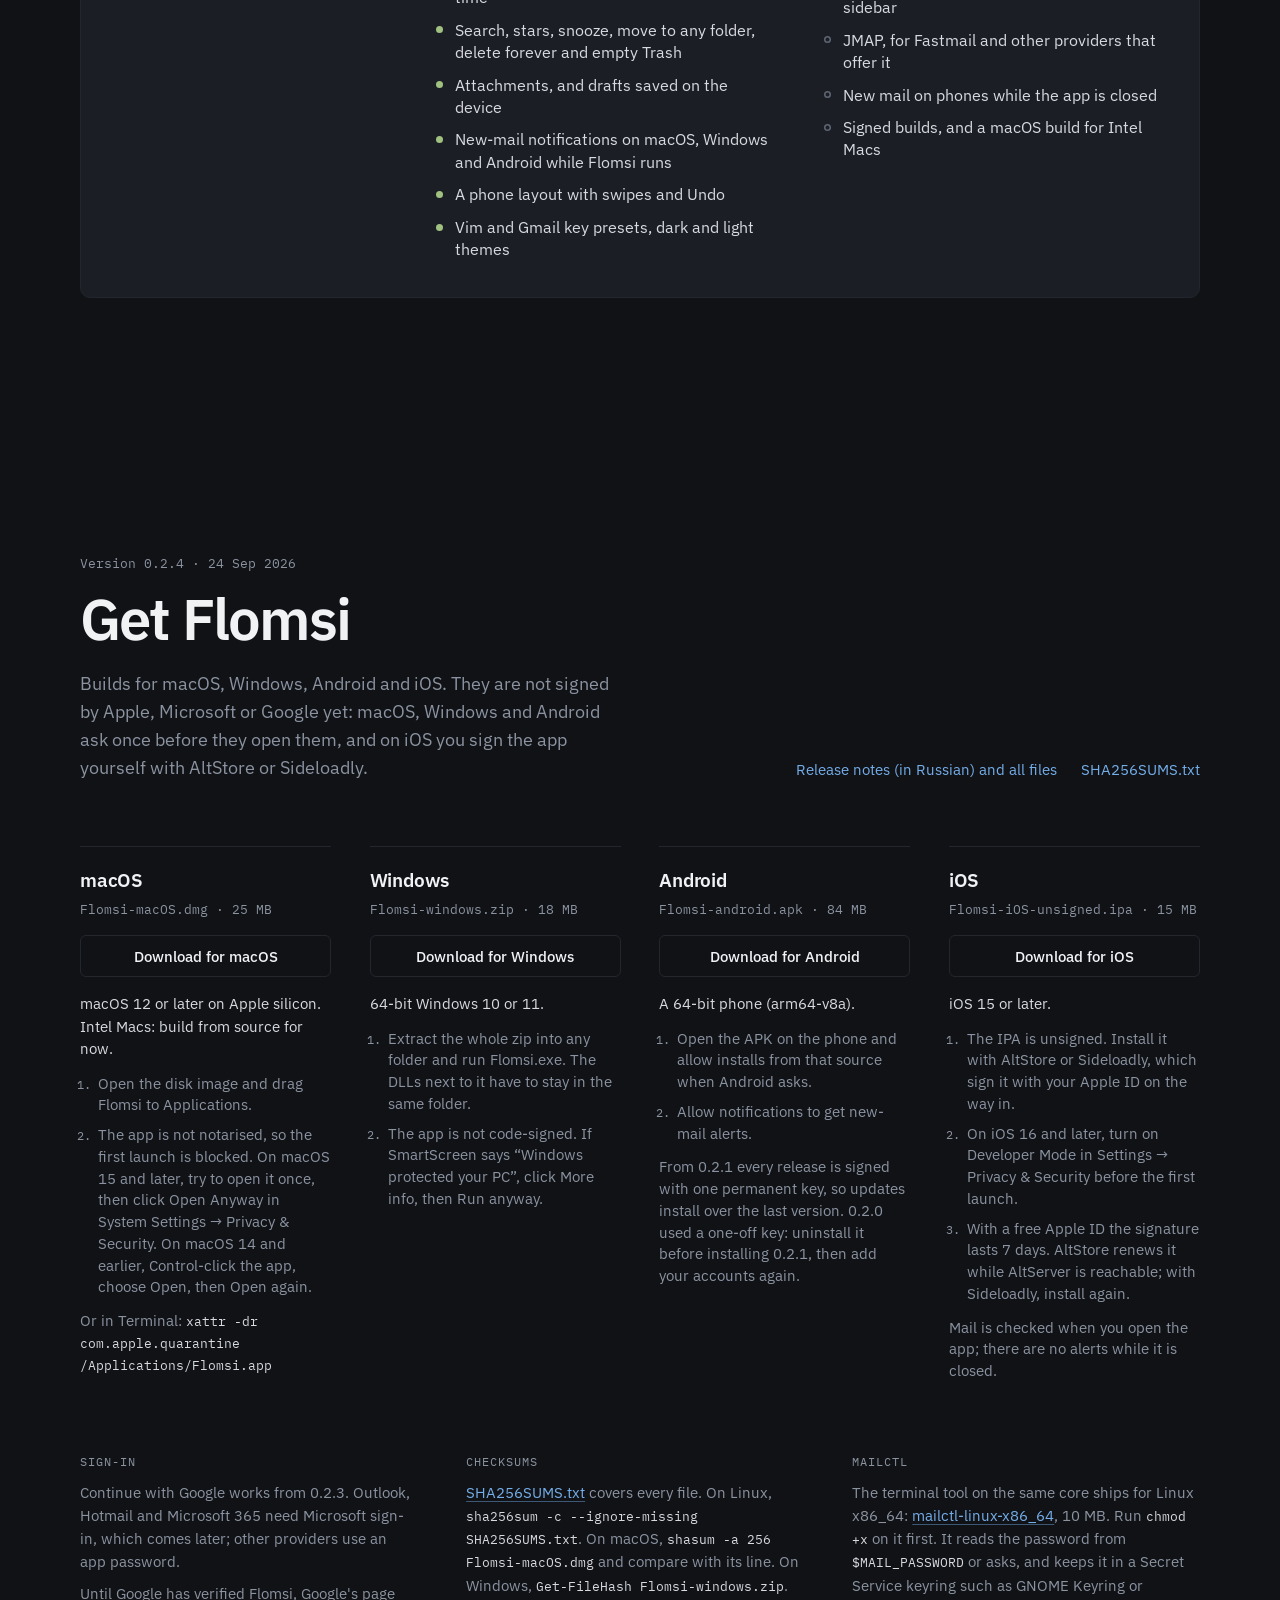
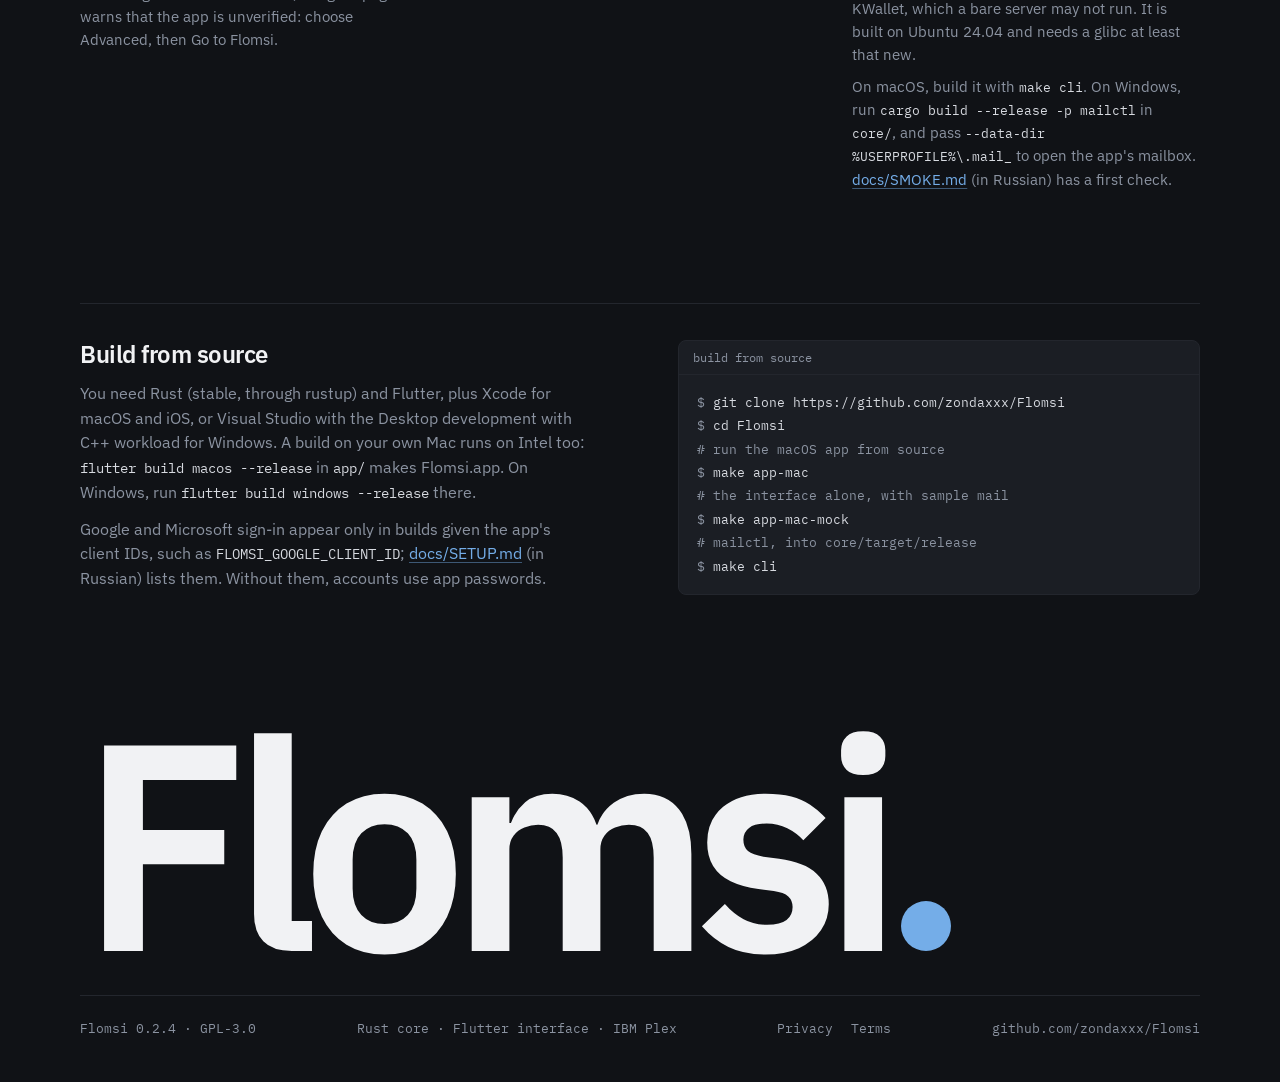
==== commit b3e6c8c1: "Site: macOS downloads as a disk image" ====
--- a/site/index.html
+++ b/site/index.html
@@ -816,11 +816,11 @@
     <ul class="dl">
       <li class="os" data-os="mac">
         <h3>macOS</h3>
-        <span class="fname mono">Flomsi-macOS.zip · 25 MB</span>
-        <a class="btn btn-s" href="https://github.com/zondaxxx/Flomsi/releases/latest/download/Flomsi-macOS.zip">Download for macOS</a>
+        <span class="fname mono">Flomsi-macOS.dmg · 25 MB</span>
+        <a class="btn btn-s" href="https://github.com/zondaxxx/Flomsi/releases/latest/download/Flomsi-macOS.dmg">Download for macOS</a>
         <p class="req">macOS 12 or later on Apple silicon. Intel Macs: build from source for now.</p>
         <ol>
-          <li>Unzip the file and move Flomsi.app to Applications.</li>
+          <li>Open the disk image and drag Flomsi to Applications.</li>
           <li>The app is not notarised, so the first launch is blocked. On macOS 15 and later, try to open it once, then click Open Anyway in System Settings → Privacy &amp; Security. On macOS 14 and earlier, Control-click the app, choose Open, then Open again.</li>
         </ol>
         <p class="aside">Or in Terminal: <code>xattr -dr com.apple.quarantine /Applications/Flomsi.app</code></p>
@@ -868,7 +868,7 @@
       </div>
       <div>
         <h3>Checksums</h3>
-        <p><a href="https://github.com/zondaxxx/Flomsi/releases/latest/download/SHA256SUMS.txt">SHA256SUMS.txt</a> covers every file. On Linux, <code>sha256sum -c --ignore-missing SHA256SUMS.txt</code>. On macOS, <code>shasum -a 256 Flomsi-macOS.zip</code> and compare with its line. On Windows, <code>Get-FileHash Flomsi-windows.zip</code>.</p>
+        <p><a href="https://github.com/zondaxxx/Flomsi/releases/latest/download/SHA256SUMS.txt">SHA256SUMS.txt</a> covers every file. On Linux, <code>sha256sum -c --ignore-missing SHA256SUMS.txt</code>. On macOS, <code>shasum -a 256 Flomsi-macOS.dmg</code> and compare with its line. On Windows, <code>Get-FileHash Flomsi-windows.zip</code>.</p>
       </div>
       <div>
         <h3>mailctl</h3>
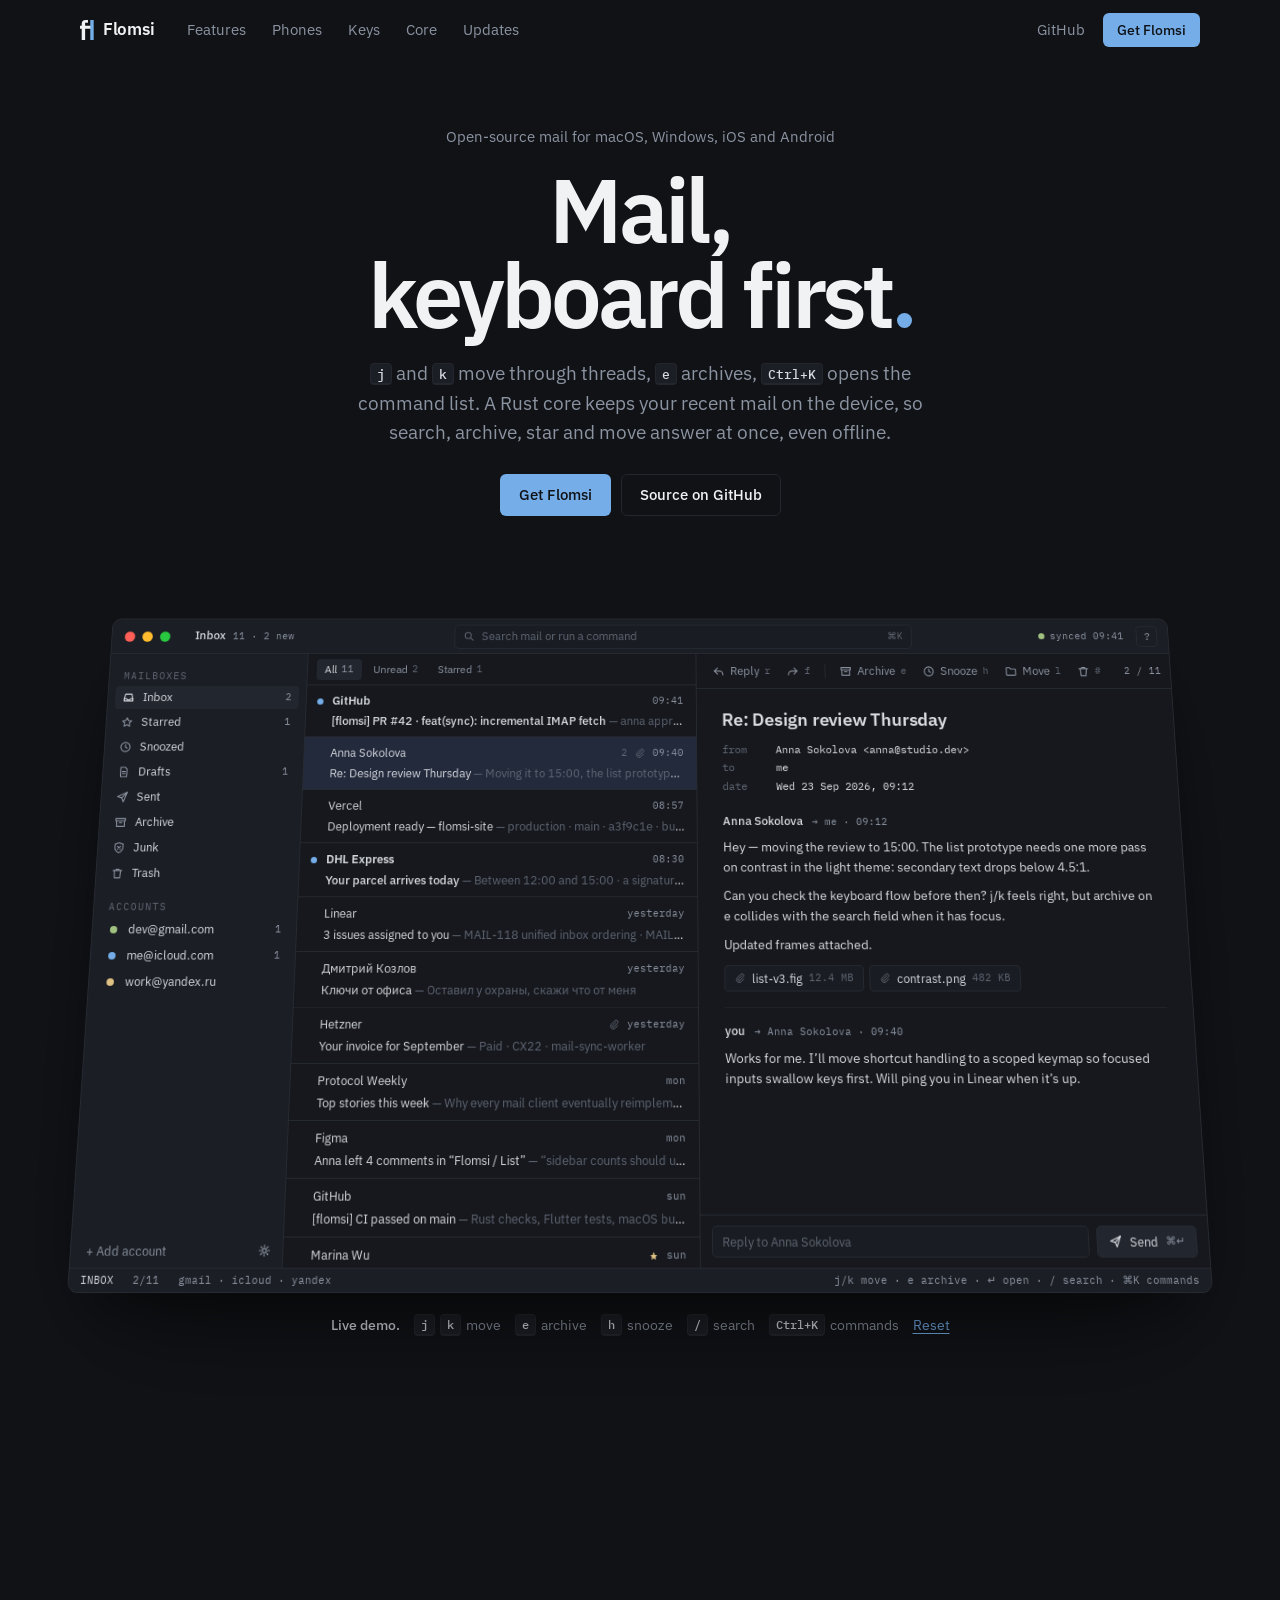
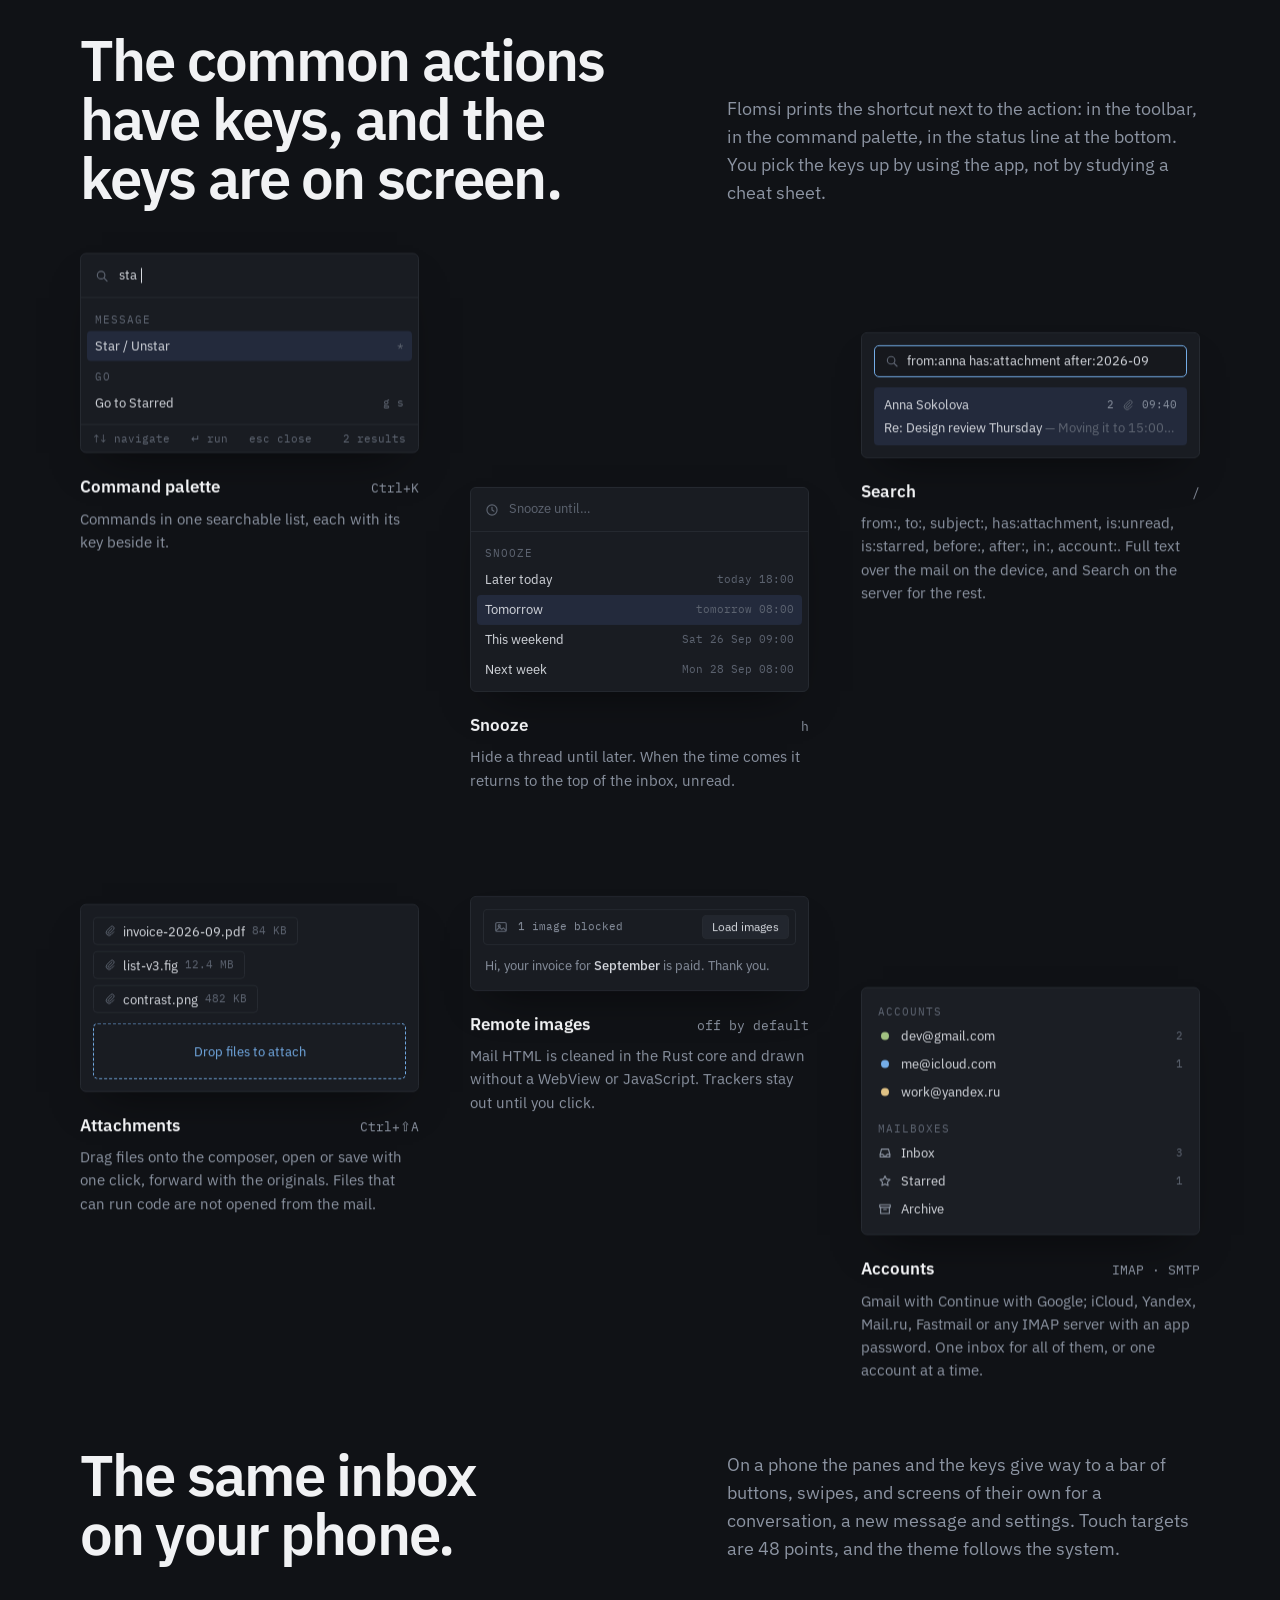
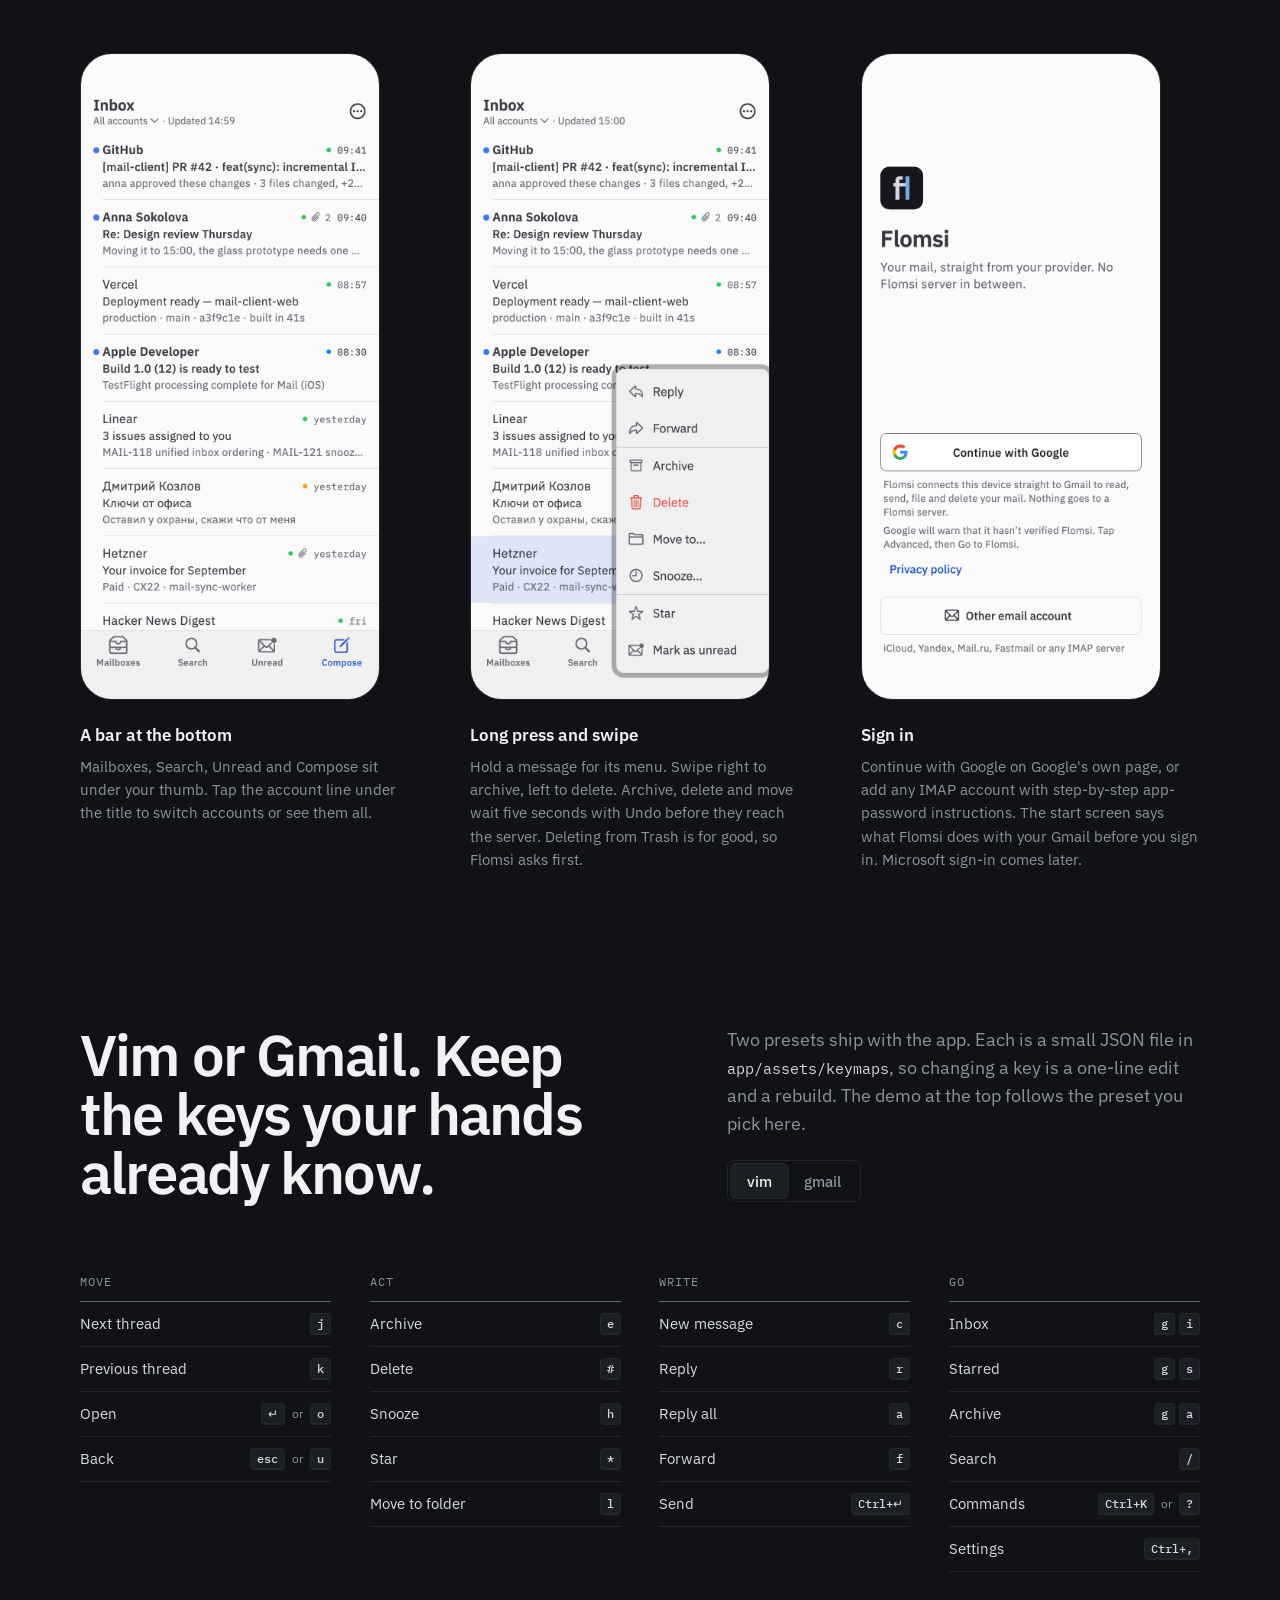
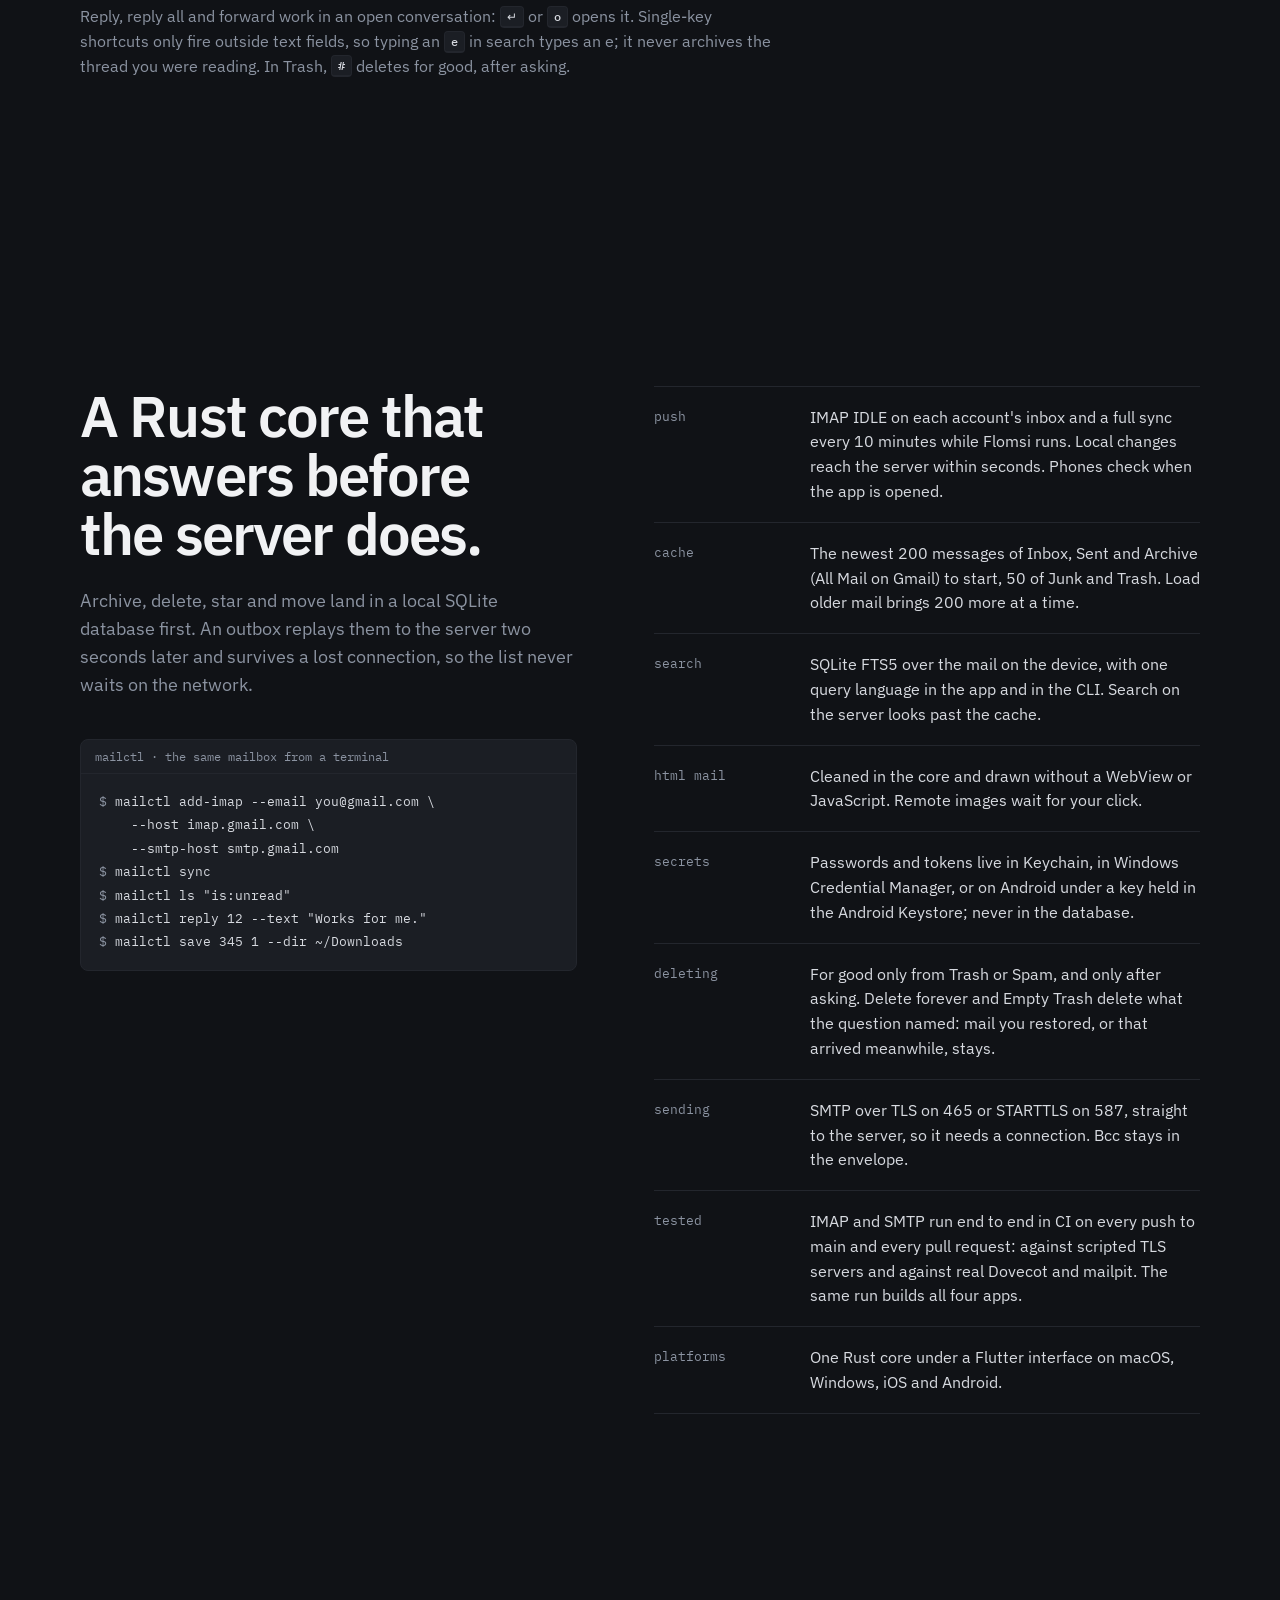
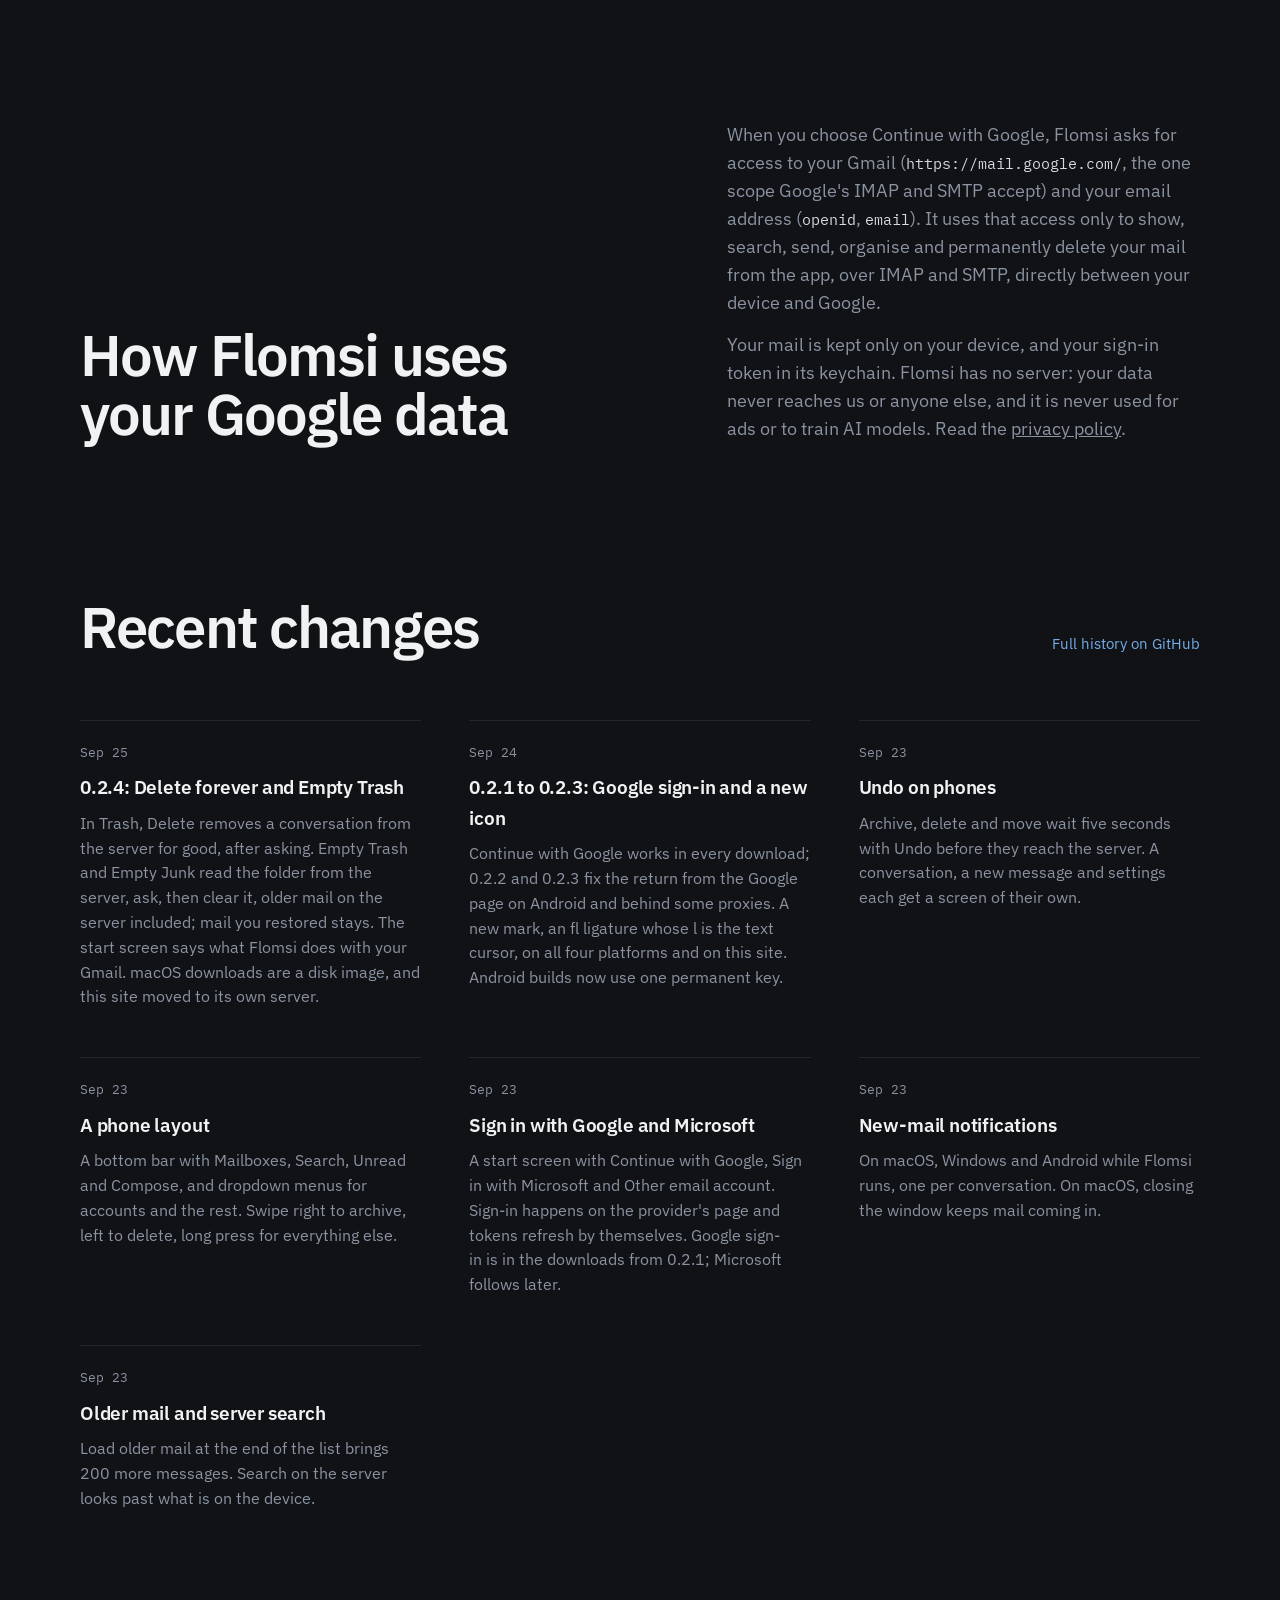
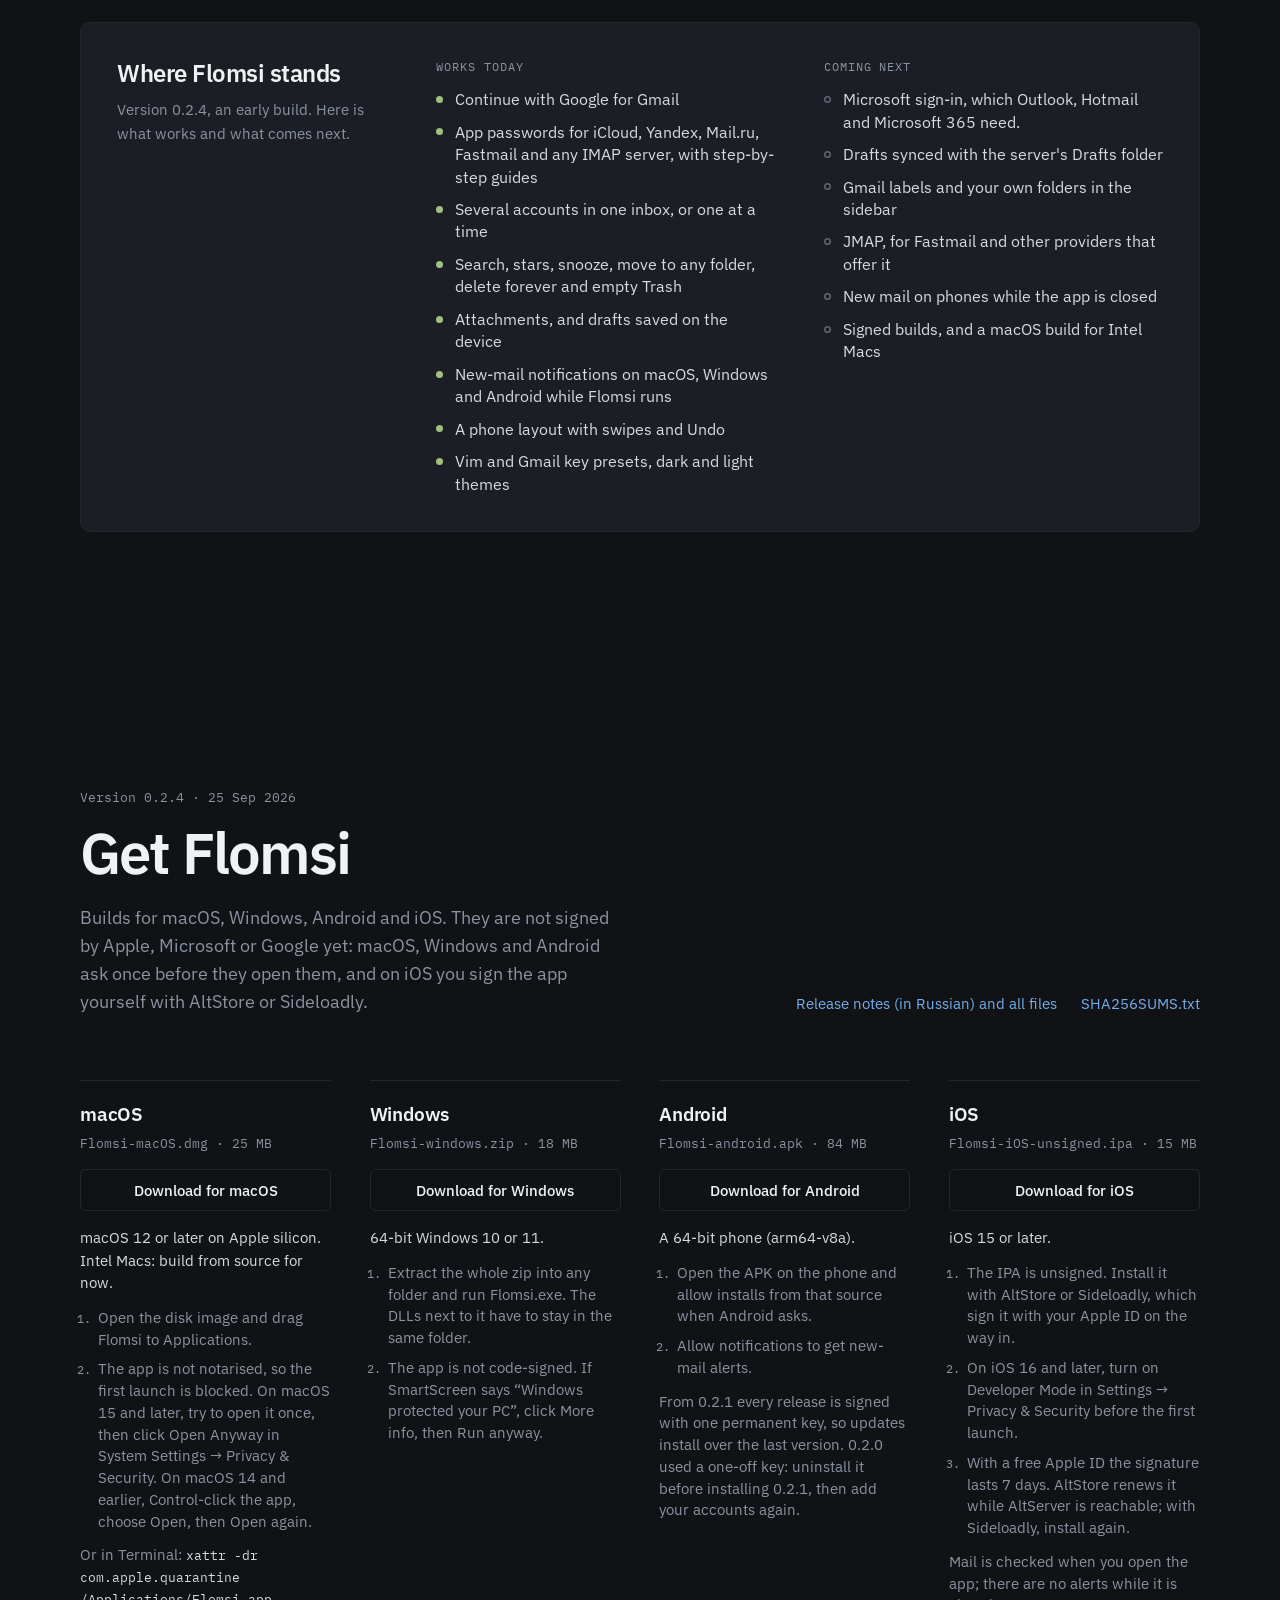
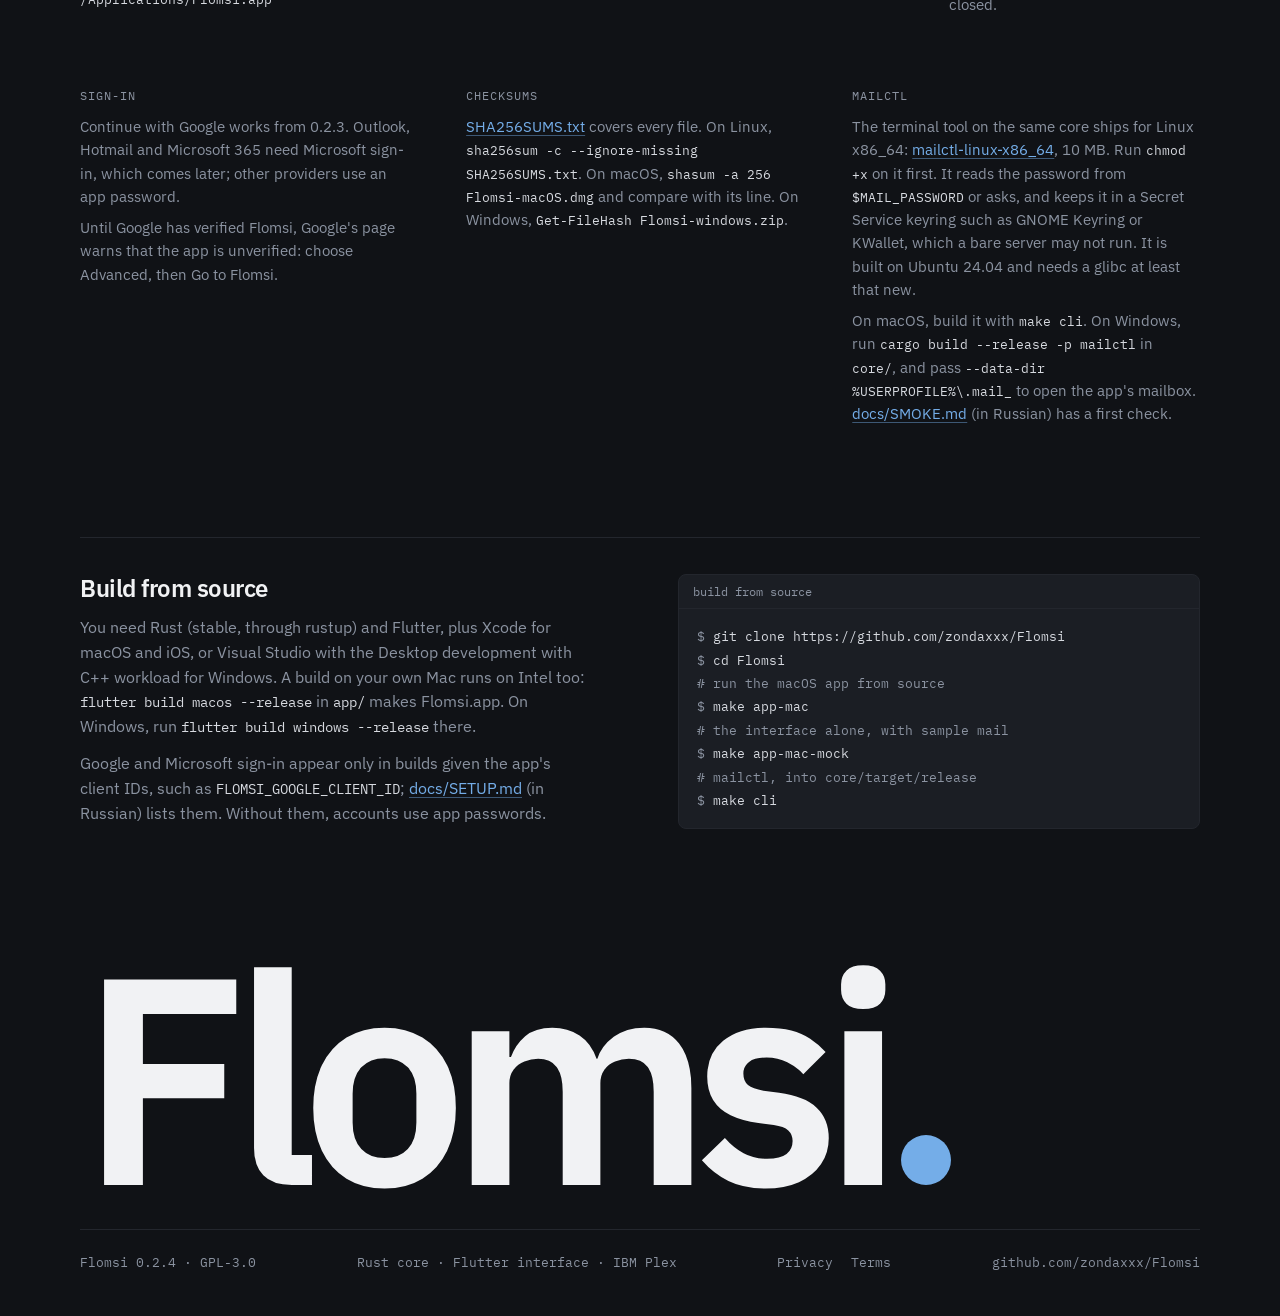
==== commit cdf5a400: "Site brought up to 0.2.4, with fresh phone screenshots The phone screenshots are rendered again from" ====
--- a/site/index.html
+++ b/site/index.html
@@ -649,7 +649,7 @@
           <div class="srow"><span class="lead"><svg class="ic"><use href="#i-star"/></svg></span><span class="lbl">Starred</span><span class="mono">1</span></div>
           <div class="srow"><span class="lead"><svg class="ic"><use href="#i-archive"/></svg></span><span class="lbl">Archive</span><span class="mono"></span></div>
         </div>
-        <div class="cap"><h3>Accounts <span class="mono">IMAP · SMTP</span></h3><p>Gmail, iCloud, Yandex, Mail.ru, Fastmail or any IMAP server, with an app password. One inbox for all of them, or one account at a time.</p></div>
+        <div class="cap"><h3>Accounts <span class="mono">IMAP · SMTP</span></h3><p>Gmail with Continue with Google; iCloud, Yandex, Mail.ru, Fastmail or any IMAP server with an app password. One inbox for all of them, or one account at a time.</p></div>
       </div></div>
     </div>
   </div>
@@ -674,14 +674,14 @@
           <img class="shot-d" src="img/phone-menu-dark.webp" width="390" height="844" loading="lazy" decoding="async" alt="The menu that opens on a long press: Reply, Forward, Archive, Delete, Move to, Snooze, Star and Mark as unread.">
           <img class="shot-l" src="img/phone-menu-light.webp" width="390" height="844" loading="lazy" decoding="async" alt="The menu that opens on a long press: Reply, Forward, Archive, Delete, Move to, Snooze, Star and Mark as unread.">
         </div>
-        <div class="cap"><h3>Long press and swipe</h3><p>Hold a message for its menu. Swipe right to archive, left to delete. Archive, delete and move wait five seconds with Undo before they reach the server.</p></div>
+        <div class="cap"><h3>Long press and swipe</h3><p>Hold a message for its menu. Swipe right to archive, left to delete. Archive, delete and move wait five seconds with Undo before they reach the server. Deleting from Trash is for good, so Flomsi asks first.</p></div>
       </li>
       <li class="phone">
         <div class="screen">
-          <img class="shot-d" src="img/phone-welcome-dark.webp" width="390" height="844" loading="lazy" decoding="async" alt="Flomsi's start screen: Continue with Google, Sign in with Microsoft, and Other email account.">
-          <img class="shot-l" src="img/phone-welcome-light.webp" width="390" height="844" loading="lazy" decoding="async" alt="Flomsi's start screen: Continue with Google, Sign in with Microsoft, and Other email account.">
+          <img class="shot-d" src="img/phone-welcome-dark.webp" width="390" height="844" loading="lazy" decoding="async" alt="Flomsi's start screen: Continue with Google, a note that the mail goes straight between the phone and Gmail with a link to the privacy policy, and Other email account.">
+          <img class="shot-l" src="img/phone-welcome-light.webp" width="390" height="844" loading="lazy" decoding="async" alt="Flomsi's start screen: Continue with Google, a note that the mail goes straight between the phone and Gmail with a link to the privacy policy, and Other email account.">
         </div>
-        <div class="cap"><h3>Sign in</h3><p>Continue with Google or Microsoft on the provider's own page, or add any IMAP account with step-by-step app-password instructions. Microsoft sign-in comes later.</p></div>
+        <div class="cap"><h3>Sign in</h3><p>Continue with Google on Google's own page, or add any IMAP account with step-by-step app-password instructions. The start screen says what Flomsi does with your Gmail before you sign in. Microsoft sign-in comes later.</p></div>
       </li>
     </ul>
   </div>
@@ -706,7 +706,7 @@
       <div class="kg"><h3>Write</h3><div class="kr"><span>New message</span><span class="ks"><kbd>c</kbd></span></div><div class="kr"><span>Reply</span><span class="ks"><kbd>r</kbd></span></div><div class="kr"><span>Reply all</span><span class="ks"><kbd>a</kbd></span></div><div class="kr"><span>Forward</span><span class="ks"><kbd>f</kbd></span></div><div class="kr"><span>Send</span><span class="ks"><kbd>⌘↵</kbd></span></div></div>
       <div class="kg"><h3>Go</h3><div class="kr"><span>Inbox</span><span class="ks"><kbd>g</kbd><kbd>i</kbd></span></div><div class="kr"><span>Starred</span><span class="ks"><kbd>g</kbd><kbd>s</kbd></span></div><div class="kr"><span>Archive</span><span class="ks"><kbd>g</kbd><kbd>a</kbd></span></div><div class="kr"><span>Search</span><span class="ks"><kbd>/</kbd></span></div><div class="kr"><span>Commands</span><span class="ks"><kbd>⌘K</kbd><span class="or">or</span><kbd>?</kbd></span></div><div class="kr"><span>Settings</span><span class="ks"><kbd>⌘,</kbd></span></div></div>
     </div>
-    <p class="note">Reply, reply all and forward work in an open conversation: <kbd>↵</kbd> or <kbd>o</kbd> opens it. Single-key shortcuts only fire outside text fields, so typing an <kbd>e</kbd> in search types an e; it never archives the thread you were reading.</p>
+    <p class="note">Reply, reply all and forward work in an open conversation: <kbd>↵</kbd> or <kbd>o</kbd> opens it. Single-key shortcuts only fire outside text fields, so typing an <kbd>e</kbd> in search types an e; it never archives the thread you were reading. In Trash, <kbd>#</kbd> deletes for good, after asking.</p>
   </div>
 </section>
 
@@ -732,6 +732,7 @@
       <div class="spec"><dt>search</dt><dd>SQLite FTS5 over the mail on the device, with one query language in the app and in the CLI. Search on the server looks past the cache.</dd></div>
       <div class="spec"><dt>html mail</dt><dd>Cleaned in the core and drawn without a WebView or JavaScript. Remote images wait for your click.</dd></div>
       <div class="spec"><dt>secrets</dt><dd>Passwords and tokens live in Keychain, in Windows Credential Manager, or on Android under a key held in the Android Keystore; never in the database.</dd></div>
+      <div class="spec"><dt>deleting</dt><dd>For good only from Trash or Spam, and only after asking. Delete forever and Empty Trash delete what the question named: mail you restored, or that arrived meanwhile, stays.</dd></div>
       <div class="spec"><dt>sending</dt><dd>SMTP over TLS on 465 or STARTTLS on 587, straight to the server, so it needs a connection. Bcc stays in the envelope.</dd></div>
       <div class="spec"><dt>tested</dt><dd>IMAP and SMTP run end to end in CI on every push to main and every pull request: against scripted TLS servers and against real Dovecot and mailpit. The same run builds all four apps.</dd></div>
       <div class="spec"><dt>platforms</dt><dd>One Rust core under a Flutter interface on macOS, Windows, iOS and Android.</dd></div>
@@ -758,7 +759,7 @@
       <a href="https://github.com/zondaxxx/Flomsi/commits/main">Full history on GitHub</a>
     </div>
     <div class="log">
-      <article class="entry"><time class="mono" datetime="2026-09-24T21:00+03:00">Sep 24</time><h3>0.2.4: Delete forever and Empty Trash</h3><p>In Trash, Delete removes a conversation from the server for good, after asking. Empty Trash and Empty Junk clear the whole folder, older mail on the server included. The start screen says what Flomsi does with your Gmail, with a link to the privacy policy.</p></article>
+      <article class="entry"><time class="mono" datetime="2026-09-25">Sep 25</time><h3>0.2.4: Delete forever and Empty Trash</h3><p>In Trash, Delete removes a conversation from the server for good, after asking. Empty Trash and Empty Junk read the folder from the server, ask, then clear it, older mail on the server included; mail you restored stays. The start screen says what Flomsi does with your Gmail. macOS downloads are a disk image, and this site moved to its own server.</p></article>
       <article class="entry"><time class="mono" datetime="2026-09-24">Sep 24</time><h3>0.2.1 to 0.2.3: Google sign-in and a new icon</h3><p>Continue with Google works in every download; 0.2.2 and 0.2.3 fix the return from the Google page on Android and behind some proxies. A new mark, an fl ligature whose l is the text cursor, on all four platforms and on this site. Android builds now use one permanent key.</p></article>
       <article class="entry"><time class="mono" datetime="2026-09-23T15:57+03:00">Sep 23</time><h3>Undo on phones</h3><p>Archive, delete and move wait five seconds with Undo before they reach the server. A conversation, a new message and settings each get a screen of their own.</p></article>
       <article class="entry"><time class="mono" datetime="2026-09-23T14:38+03:00">Sep 23</time><h3>A phone layout</h3><p>A bottom bar with Mailboxes, Search, Unread and Compose, and dropdown menus for accounts and the rest. Swipe right to archive, left to delete, long press for everything else.</p></article>
@@ -775,7 +776,8 @@
       <div>
         <h4>Works today</h4>
         <ul>
-          <li>App passwords for Gmail, iCloud, Yandex, Mail.ru, Fastmail and any IMAP server, with step-by-step guides</li>
+          <li>Continue with Google for Gmail</li>
+          <li>App passwords for iCloud, Yandex, Mail.ru, Fastmail and any IMAP server, with step-by-step guides</li>
           <li>Several accounts in one inbox, or one at a time</li>
           <li>Search, stars, snooze, move to any folder, delete forever and empty Trash</li>
           <li>Attachments, and drafts saved on the device</li>
@@ -803,7 +805,7 @@
   <div class="wrap">
     <div class="get-head">
       <div>
-        <p class="ver mono">Version 0.2.4 · 24 Sep 2026</p>
+        <p class="ver mono">Version 0.2.4 · 25 Sep 2026</p>
         <h2 id="h-get">Get Flomsi</h2>
         <p>Builds for macOS, Windows, Android and iOS. They are not signed by Apple, Microsoft or Google yet: macOS, Windows and Android ask once before they open them, and on iOS you sign the app yourself with AltStore or Sideloadly.</p>
       </div>
@@ -984,7 +986,7 @@
   const VIEWS = { inbox: 'Inbox', starred: 'Starred', snoozed: 'Snoozed', drafts: 'Drafts', sent: 'Sent', archive: 'Archive', junk: 'Junk', trash: 'Trash' };
   function inView(t, v = S.view) {
     if (v === 'inbox') return t.box === 'inbox';
-    if (v === 'starred') return t.starred && t.box !== 'trash';
+    if (v === 'starred') return t.starred && t.box !== 'trash' && t.box !== 'gone';
     if (v.startsWith('acct:')) return t.box === 'inbox' && t.acct === +v.slice(5);
     return t.box === v;
   }
@@ -1025,7 +1027,7 @@
     const rows = [
       ['sec', 'Mailboxes'],
       ['inbox', 'Inbox', 'tray', inbox.filter(t => t.unread).length],
-      ['starred', 'Starred', 'star', S.threads.filter(t => t.starred && t.box !== 'trash').length],
+      ['starred', 'Starred', 'star', S.threads.filter(t => t.starred && t.box !== 'trash' && t.box !== 'gone').length],
       ['snoozed', 'Snoozed', 'clock', S.threads.filter(t => t.box === 'snoozed').length],
       ['drafts', 'Drafts', 'doc', 1],
       ['sent', 'Sent', 'send', 0],
@@ -1173,7 +1175,20 @@
     } else finish();
   }
   const archive = () => removeCurrent(t => { t.box = 'archive'; }, 'Archived');
-  const del = () => removeCurrent(t => { t.box = 'trash'; }, 'Deleted');
+  // In Trash there is nowhere further to put it: Delete deletes for good (the app asks first).
+  const bin = t => t && (t.box === 'trash' || t.box === 'junk');
+  function delForever() {
+    if (!bin(current())) { notify('Only mail in Trash or Junk can be deleted forever'); return; }
+    removeCurrent(t => { t.box = 'gone'; }, 'Deleted forever');
+  }
+  const del = () => (current() && current().box === 'trash' ? delForever() : removeCurrent(t => { t.box = 'trash'; }, 'Deleted'));
+  function empty(box) {
+    const name = VIEWS[box];
+    if (!S.threads.some(t => t.box === box)) { notify(`No ${name} to empty`); return; }
+    S.threads.forEach(t => { if (t.box === box) t.box = 'gone'; });
+    S.sel = null; openPane(false); render(true);
+    notify(`${name} emptied`);
+  }
   function star() {
     const t = current(); if (!t) return;
     t.starred = !t.starred;
@@ -1238,6 +1253,9 @@
     return [
       { g: 'Message', title: 'Archive', k: 'e', run: archive },
       { g: 'Message', title: 'Delete', k: '#', run: del },
+      { g: 'Message', title: 'Delete Forever', d: 'From Trash or Junk', run: delForever },
+      { g: 'Mailbox', title: 'Empty Trash', d: 'Deletes it all for good', run: () => empty('trash') },
+      { g: 'Mailbox', title: 'Empty Junk', d: 'Deletes it all for good', run: () => empty('junk') },
       { g: 'Message', title: 'Reply All', k: 'a', run: reply },
       { g: 'Message', title: 'Star / Unstar', k: keyOf('star'), run: star },
       { g: 'Message', title: 'Mark as Read', run: () => setRead(true) },
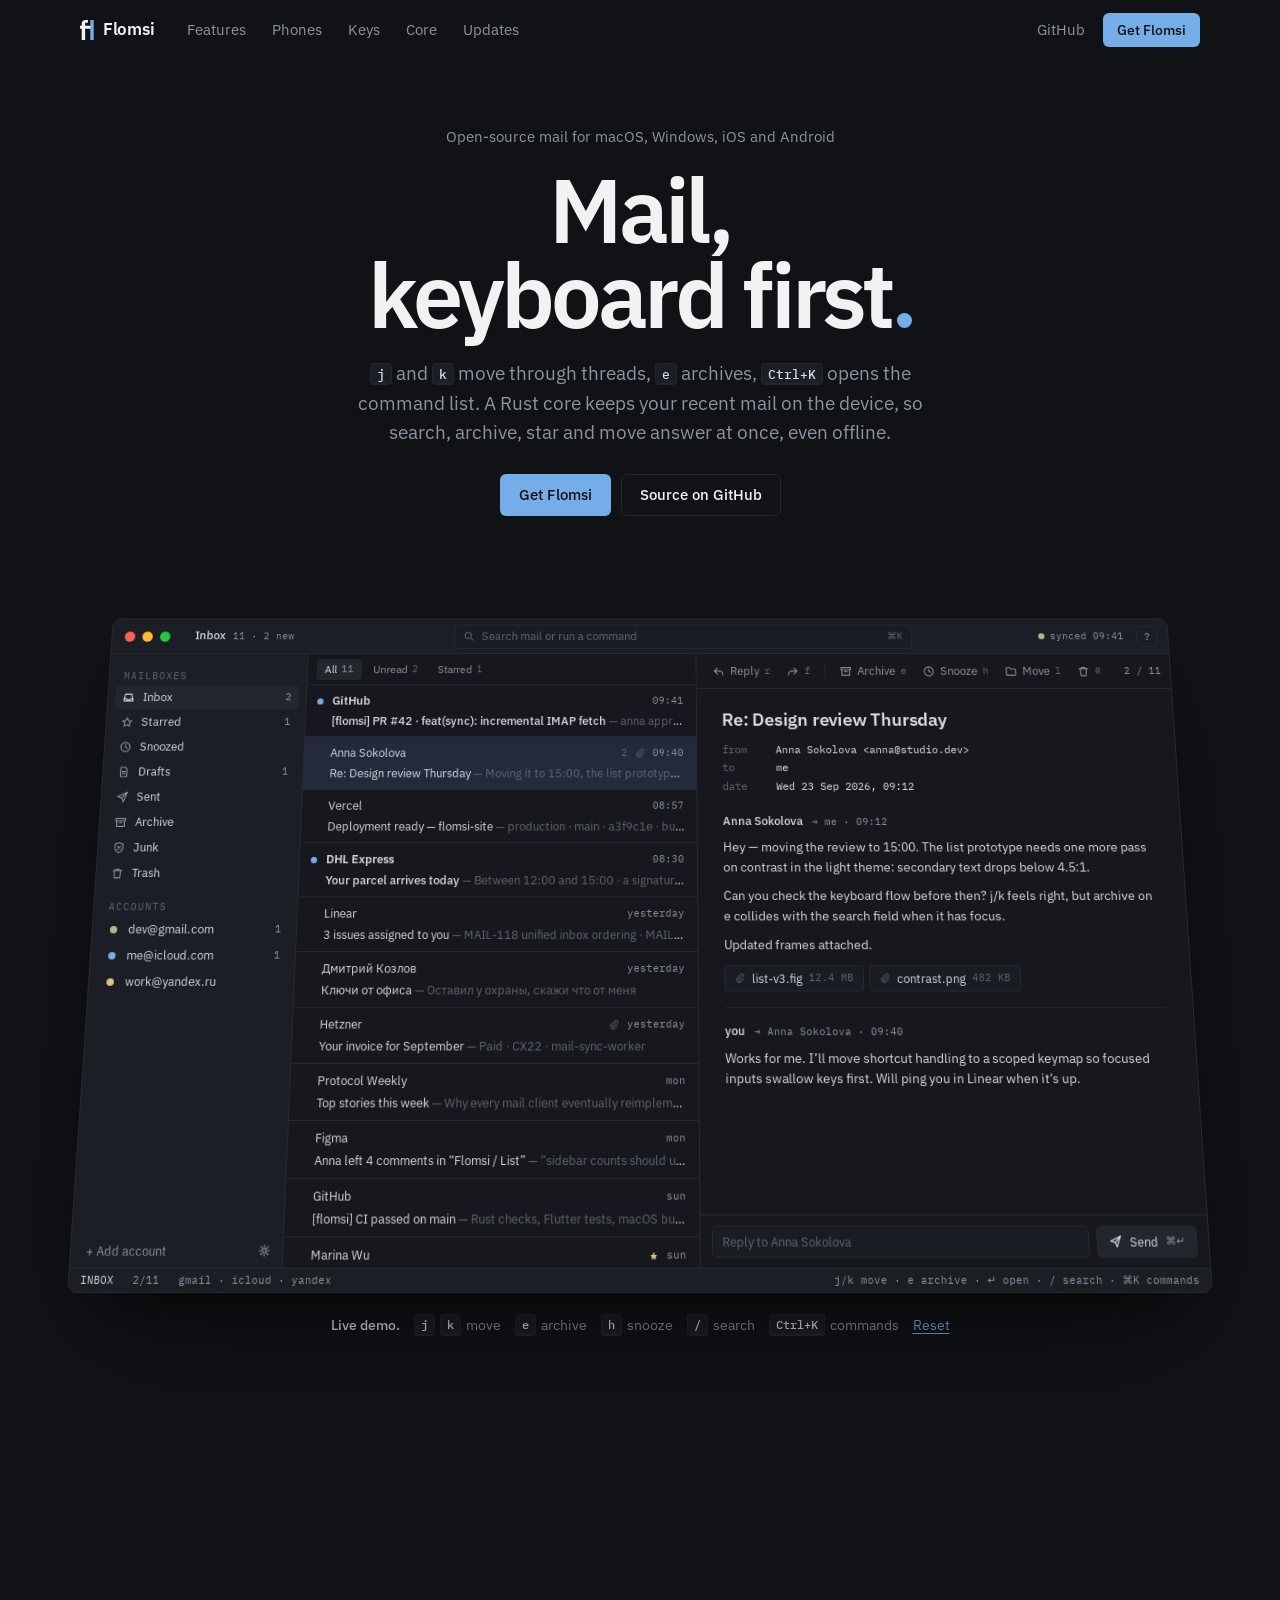
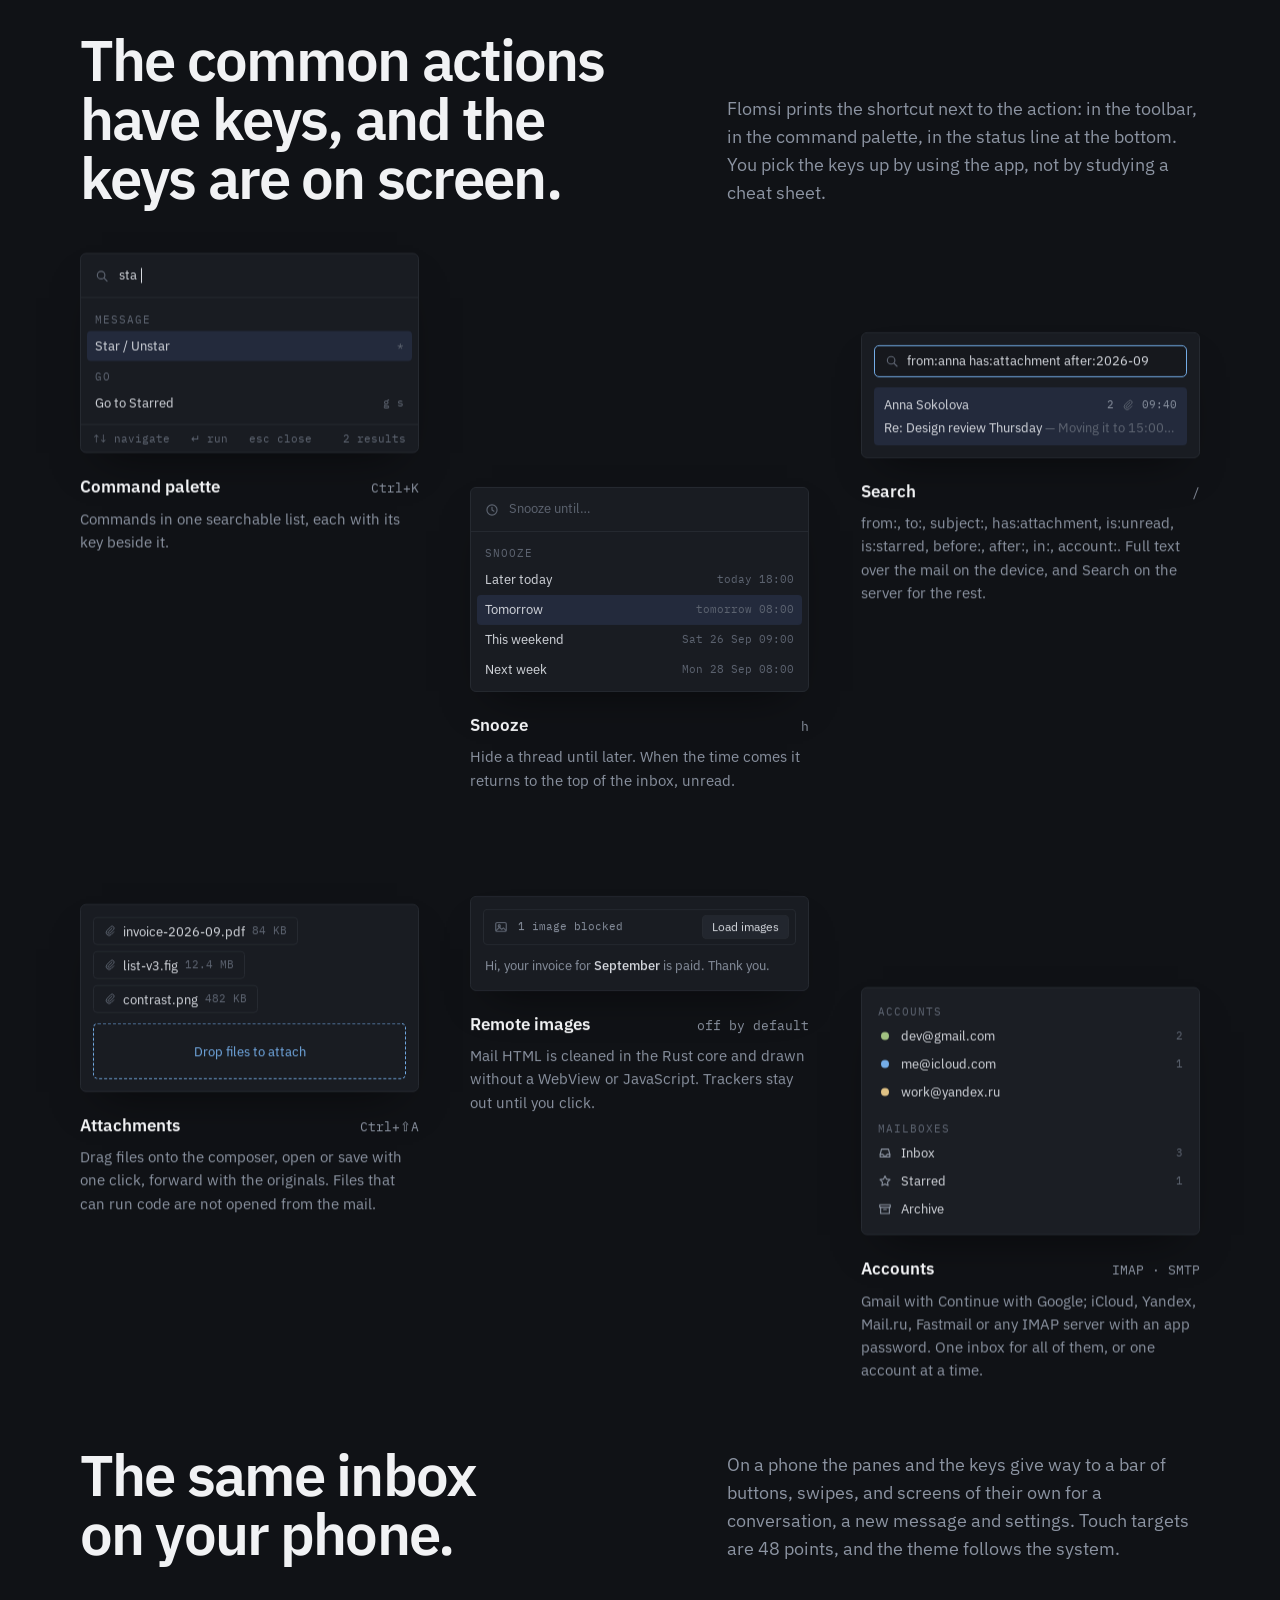
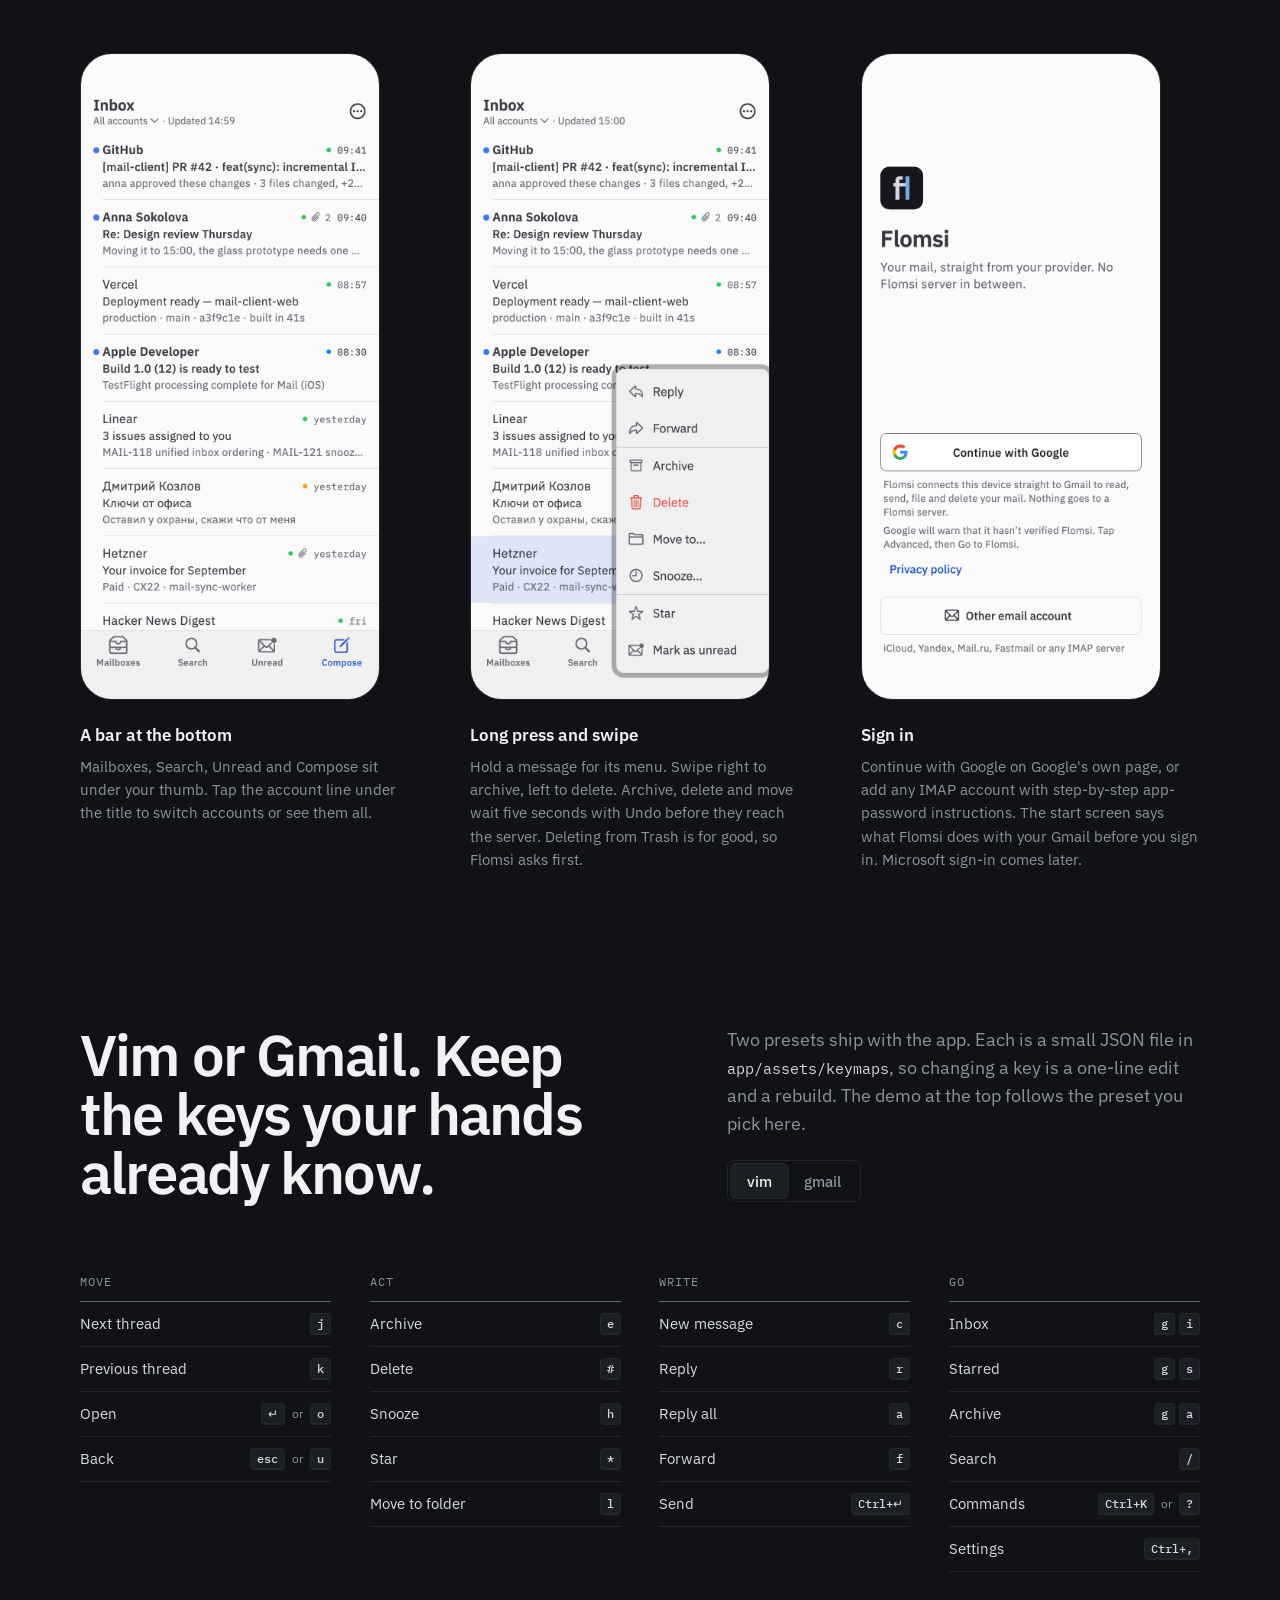
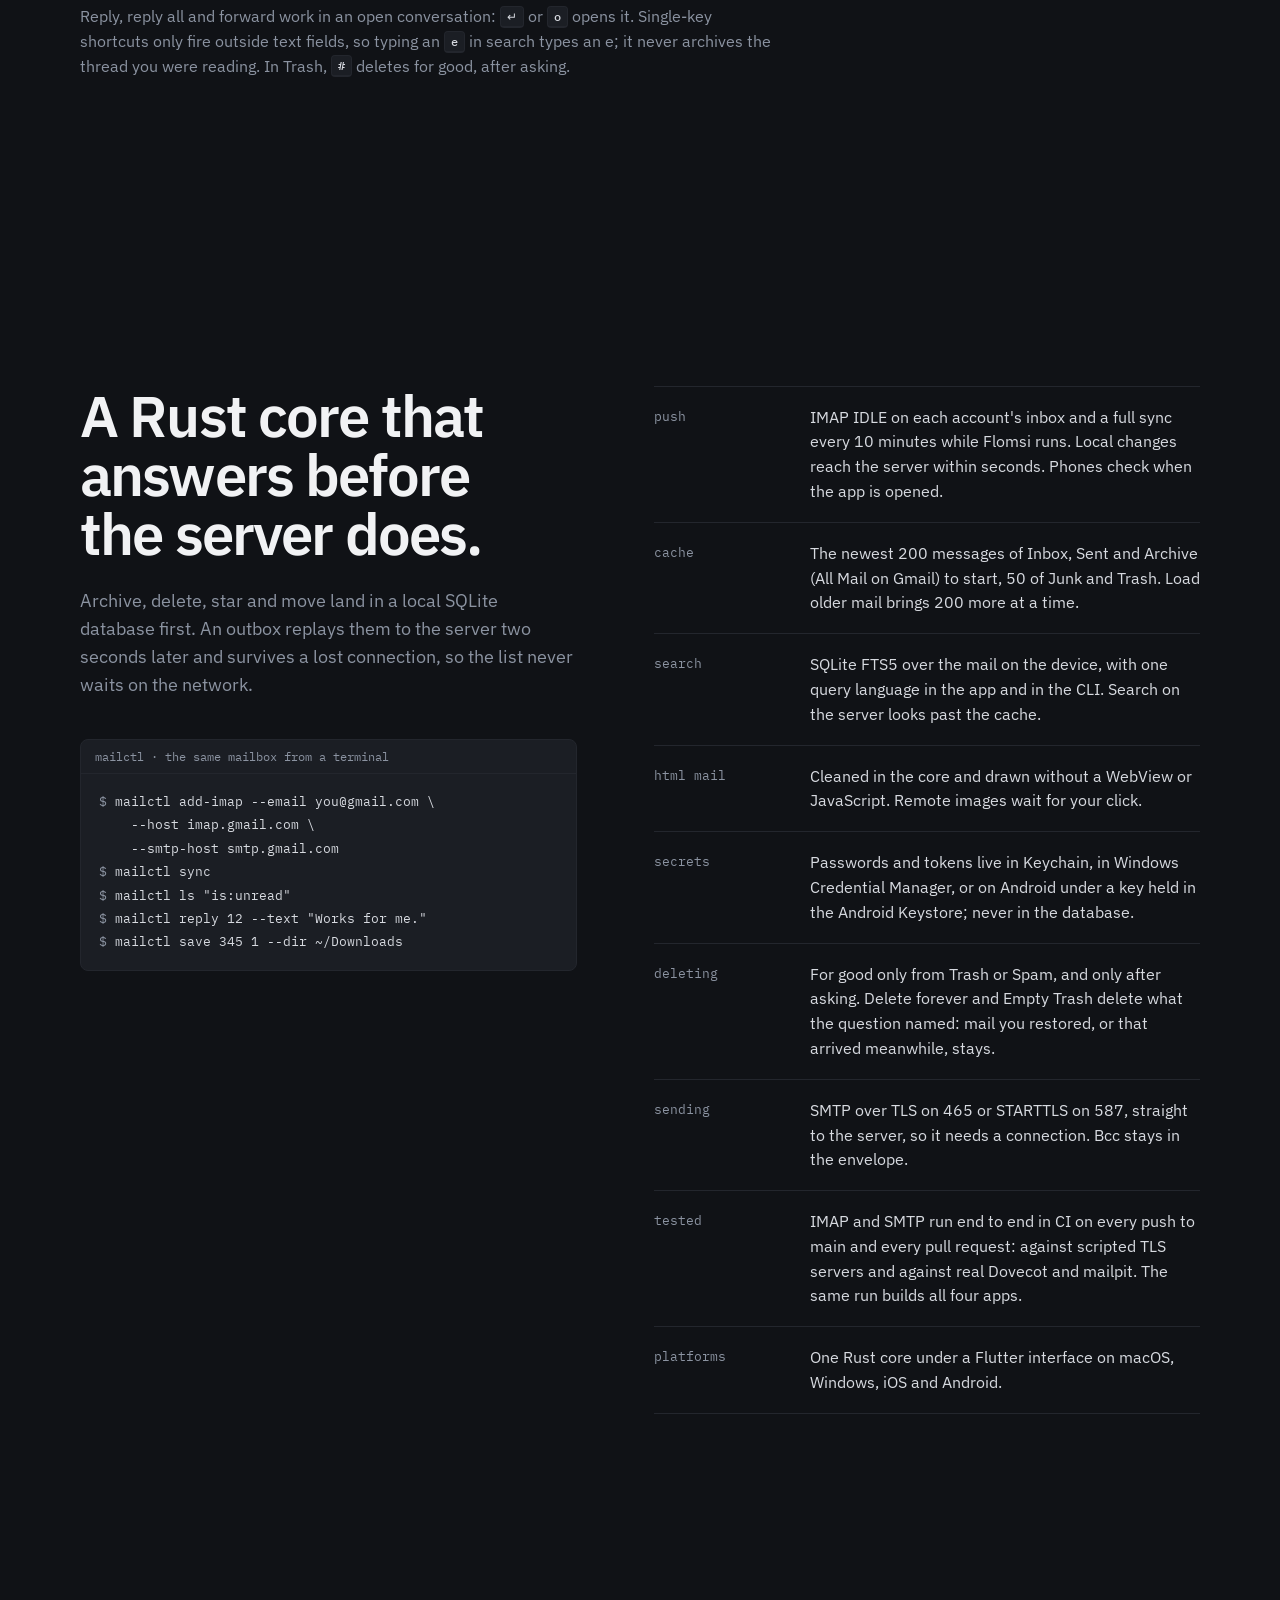
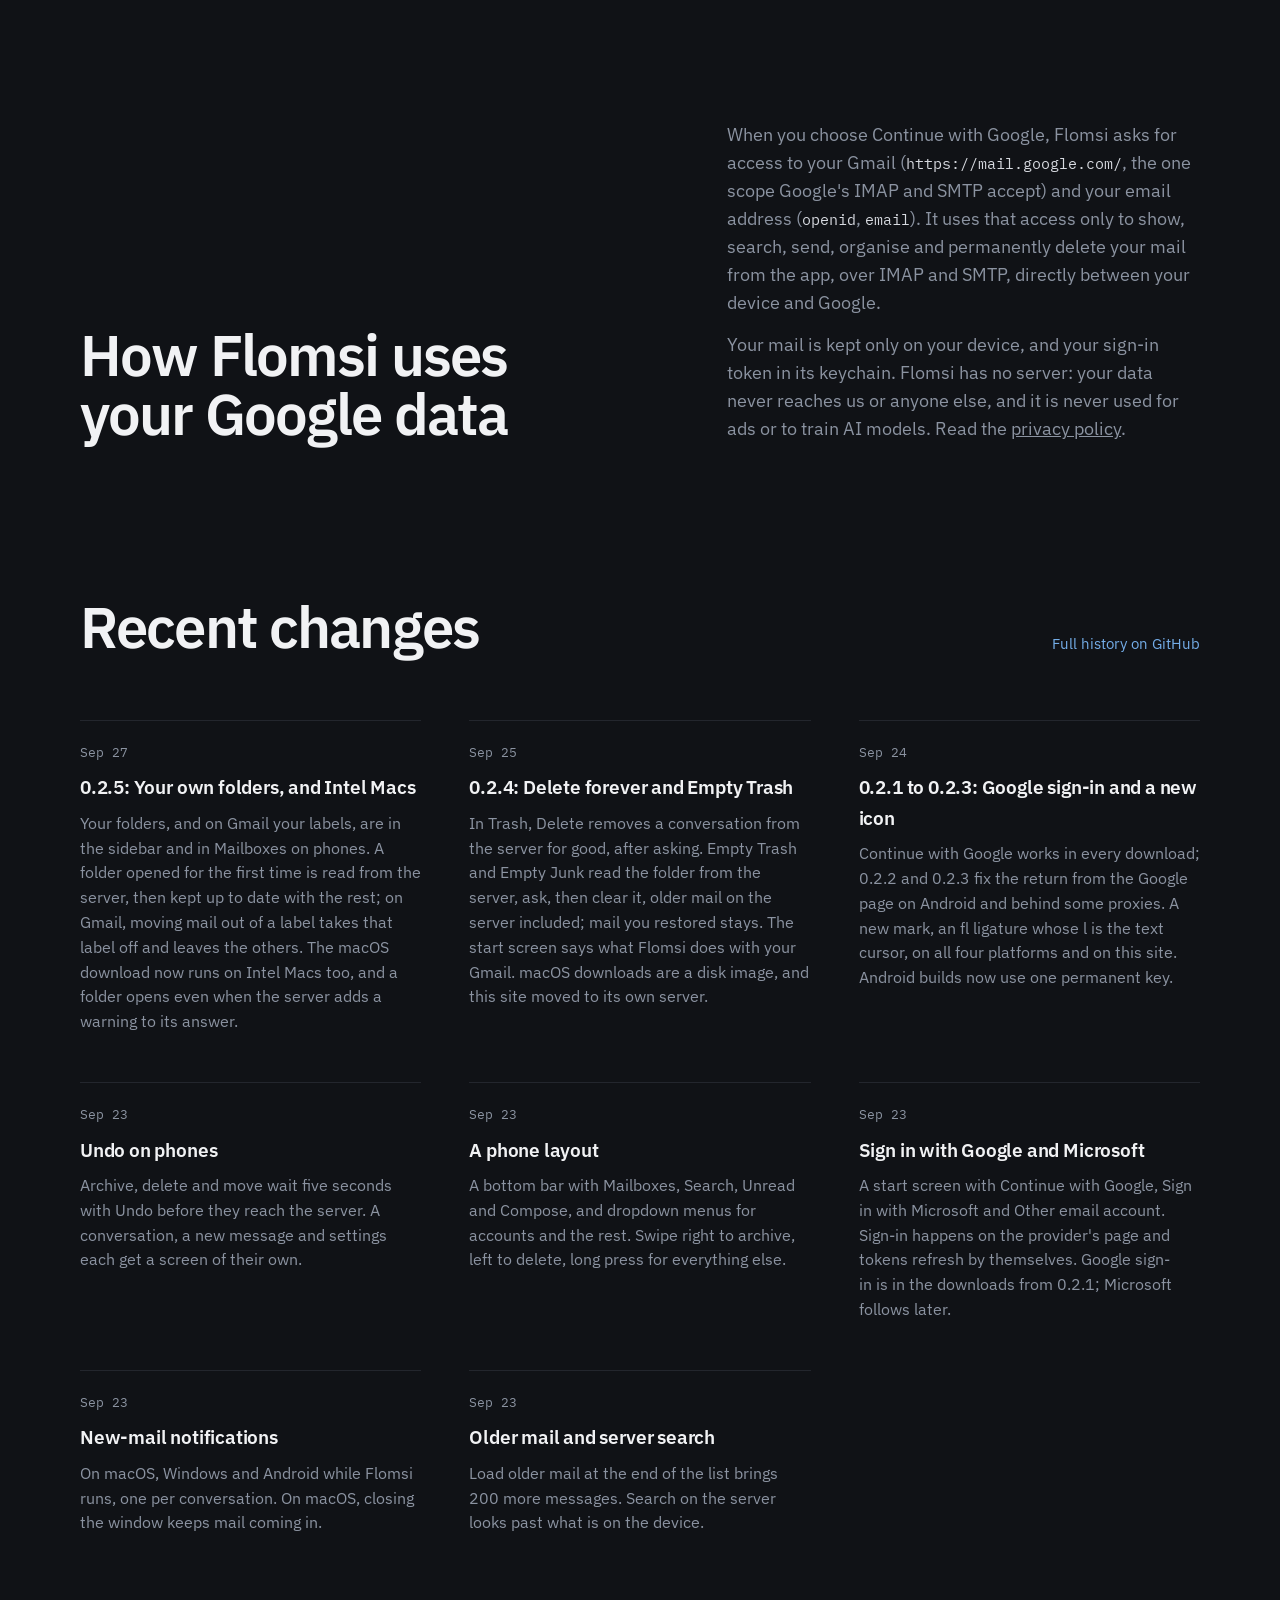
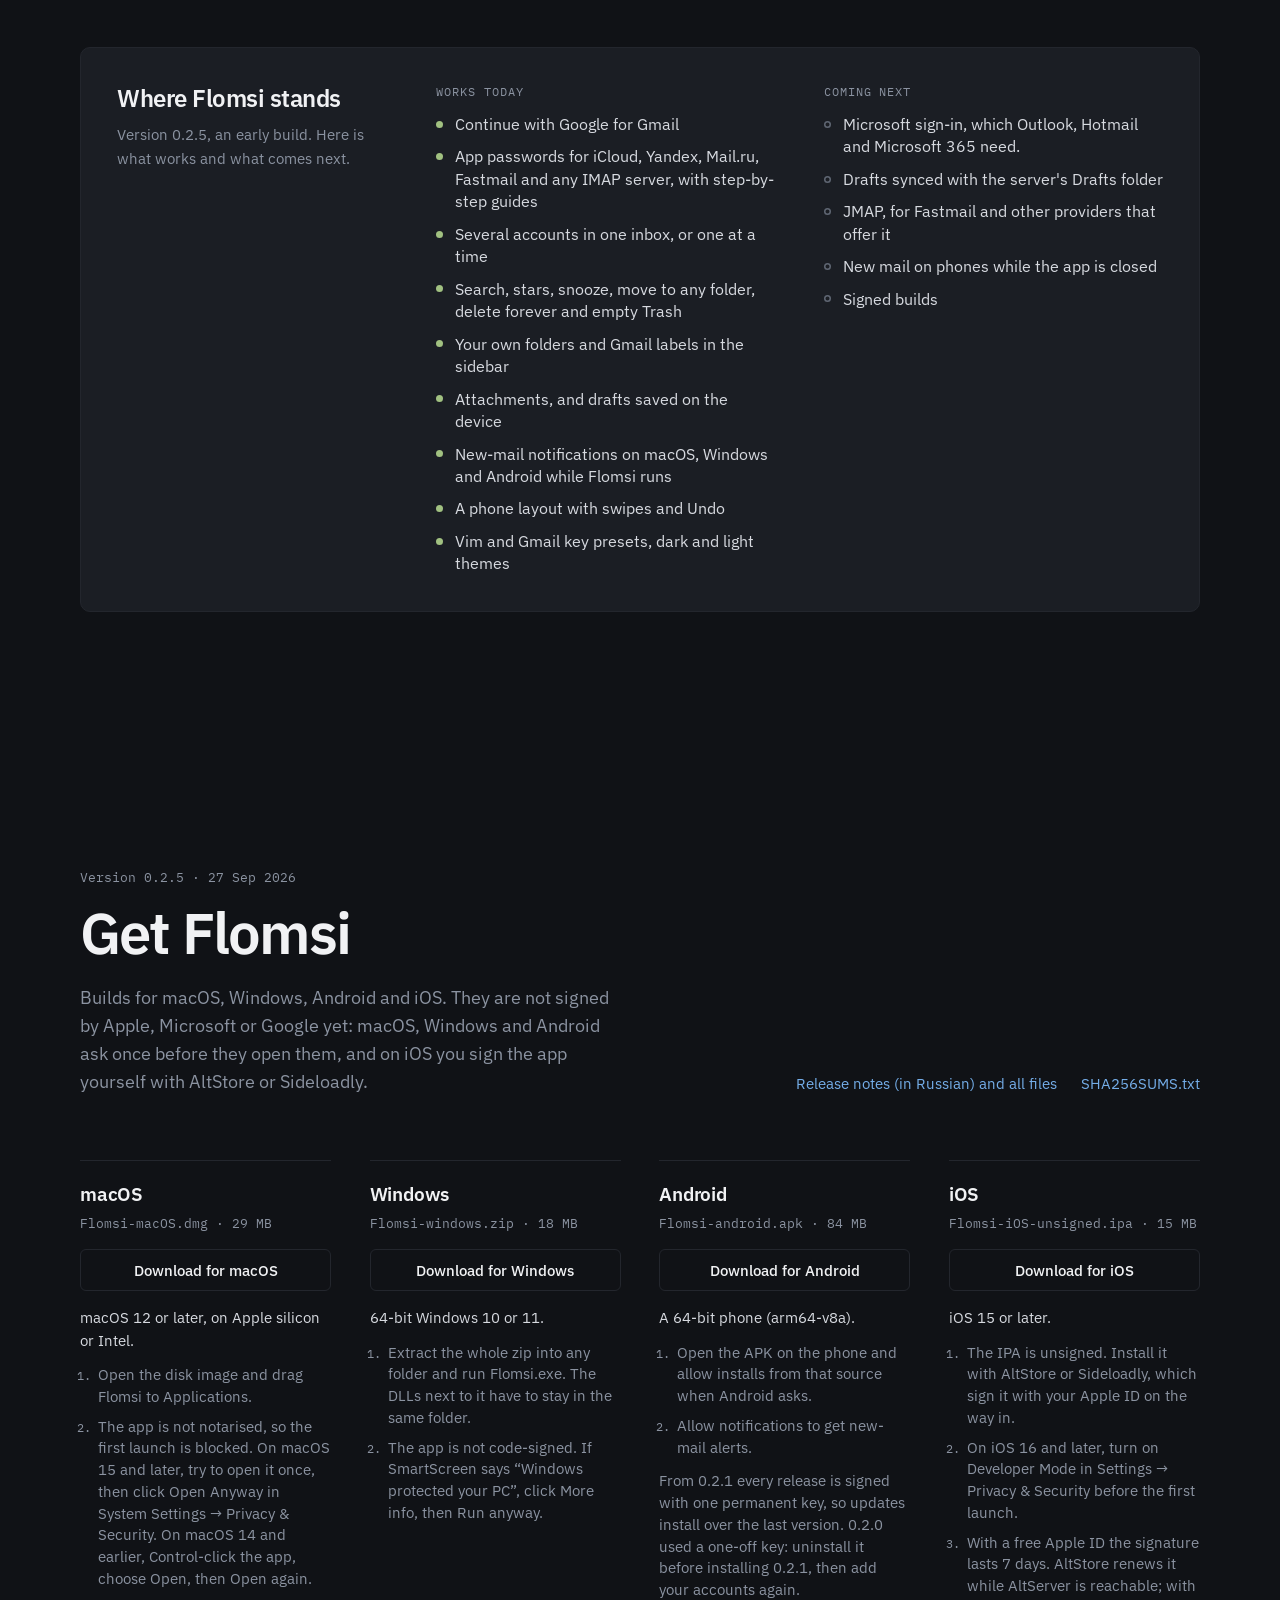
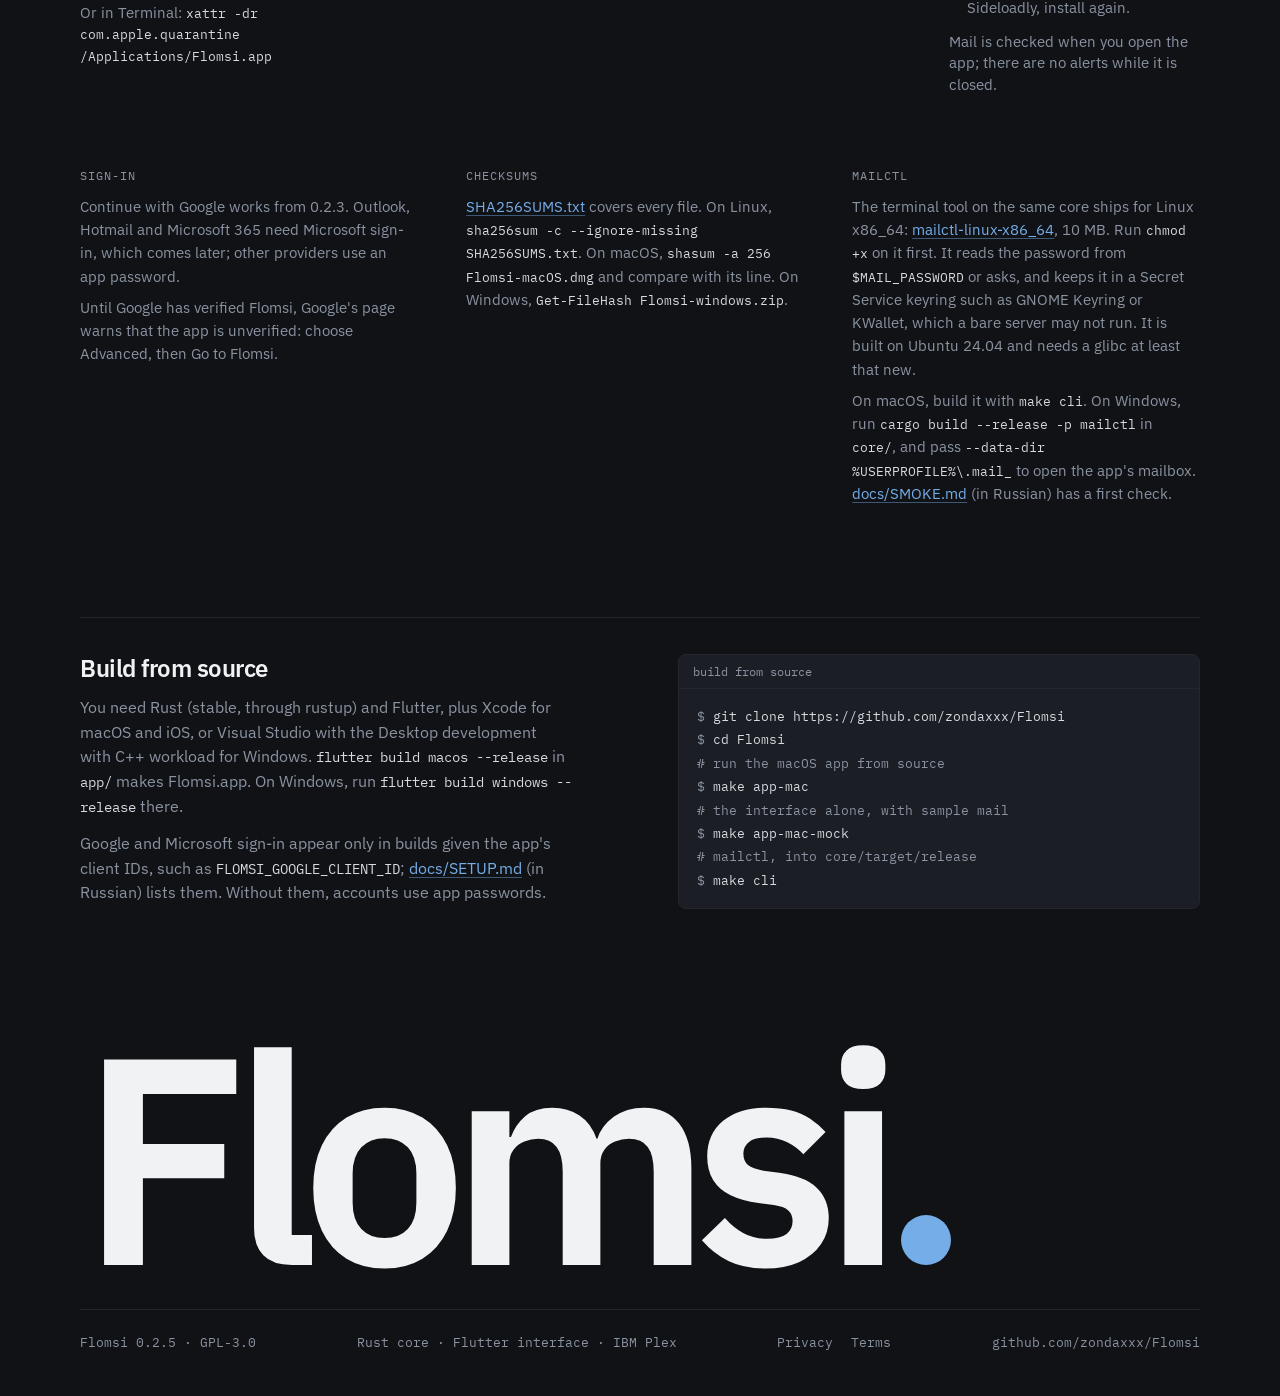
==== commit 0c42c91c: "Site: 0.2.5, with your own folders and Intel Macs" ====
--- a/site/index.html
+++ b/site/index.html
@@ -759,6 +759,7 @@
       <a href="https://github.com/zondaxxx/Flomsi/commits/main">Full history on GitHub</a>
     </div>
     <div class="log">
+      <article class="entry"><time class="mono" datetime="2026-09-27">Sep 27</time><h3>0.2.5: Your own folders, and Intel Macs</h3><p>Your folders, and on Gmail your labels, are in the sidebar and in Mailboxes on phones. A folder opened for the first time is read from the server, then kept up to date with the rest; on Gmail, moving mail out of a label takes that label off and leaves the others. The macOS download now runs on Intel Macs too, and a folder opens even when the server adds a warning to its answer.</p></article>
       <article class="entry"><time class="mono" datetime="2026-09-25">Sep 25</time><h3>0.2.4: Delete forever and Empty Trash</h3><p>In Trash, Delete removes a conversation from the server for good, after asking. Empty Trash and Empty Junk read the folder from the server, ask, then clear it, older mail on the server included; mail you restored stays. The start screen says what Flomsi does with your Gmail. macOS downloads are a disk image, and this site moved to its own server.</p></article>
       <article class="entry"><time class="mono" datetime="2026-09-24">Sep 24</time><h3>0.2.1 to 0.2.3: Google sign-in and a new icon</h3><p>Continue with Google works in every download; 0.2.2 and 0.2.3 fix the return from the Google page on Android and behind some proxies. A new mark, an fl ligature whose l is the text cursor, on all four platforms and on this site. Android builds now use one permanent key.</p></article>
       <article class="entry"><time class="mono" datetime="2026-09-23T15:57+03:00">Sep 23</time><h3>Undo on phones</h3><p>Archive, delete and move wait five seconds with Undo before they reach the server. A conversation, a new message and settings each get a screen of their own.</p></article>
@@ -771,7 +772,7 @@
     <div class="stand">
       <div>
         <h3>Where Flomsi stands</h3>
-        <p class="sub">Version 0.2.4, an early build. Here is what works and what comes next.</p>
+        <p class="sub">Version 0.2.5, an early build. Here is what works and what comes next.</p>
       </div>
       <div>
         <h4>Works today</h4>
@@ -780,6 +781,7 @@
           <li>App passwords for iCloud, Yandex, Mail.ru, Fastmail and any IMAP server, with step-by-step guides</li>
           <li>Several accounts in one inbox, or one at a time</li>
           <li>Search, stars, snooze, move to any folder, delete forever and empty Trash</li>
+          <li>Your own folders and Gmail labels in the sidebar</li>
           <li>Attachments, and drafts saved on the device</li>
           <li>New-mail notifications on macOS, Windows and Android while Flomsi runs</li>
           <li>A phone layout with swipes and Undo</li>
@@ -791,10 +793,9 @@
         <ul>
           <li>Microsoft sign-in, which Outlook, Hotmail and Microsoft 365 need.</li>
           <li>Drafts synced with the server's Drafts folder</li>
-          <li>Gmail labels and your own folders in the sidebar</li>
           <li>JMAP, for Fastmail and other providers that offer it</li>
           <li>New mail on phones while the app is closed</li>
-          <li>Signed builds, and a macOS build for Intel Macs</li>
+          <li>Signed builds</li>
         </ul>
       </div>
     </div>
@@ -805,7 +806,7 @@
   <div class="wrap">
     <div class="get-head">
       <div>
-        <p class="ver mono">Version 0.2.4 · 25 Sep 2026</p>
+        <p class="ver mono">Version 0.2.5 · 27 Sep 2026</p>
         <h2 id="h-get">Get Flomsi</h2>
         <p>Builds for macOS, Windows, Android and iOS. They are not signed by Apple, Microsoft or Google yet: macOS, Windows and Android ask once before they open them, and on iOS you sign the app yourself with AltStore or Sideloadly.</p>
       </div>
@@ -818,9 +819,9 @@
     <ul class="dl">
       <li class="os" data-os="mac">
         <h3>macOS</h3>
-        <span class="fname mono">Flomsi-macOS.dmg · 25 MB</span>
+        <span class="fname mono">Flomsi-macOS.dmg · 29 MB</span>
         <a class="btn btn-s" href="https://github.com/zondaxxx/Flomsi/releases/latest/download/Flomsi-macOS.dmg">Download for macOS</a>
-        <p class="req">macOS 12 or later on Apple silicon. Intel Macs: build from source for now.</p>
+        <p class="req">macOS 12 or later, on Apple silicon or Intel.</p>
         <ol>
           <li>Open the disk image and drag Flomsi to Applications.</li>
           <li>The app is not notarised, so the first launch is blocked. On macOS 15 and later, try to open it once, then click Open Anyway in System Settings → Privacy &amp; Security. On macOS 14 and earlier, Control-click the app, choose Open, then Open again.</li>
@@ -882,7 +883,7 @@
     <div class="src">
       <div>
         <h3>Build from source</h3>
-        <p>You need Rust (stable, through rustup) and Flutter, plus Xcode for macOS and iOS, or Visual Studio with the Desktop development with C++ workload for Windows. A build on your own Mac runs on Intel too: <code>flutter build macos --release</code> in <code>app/</code> makes Flomsi.app. On Windows, run <code>flutter build windows --release</code> there.</p>
+        <p>You need Rust (stable, through rustup) and Flutter, plus Xcode for macOS and iOS, or Visual Studio with the Desktop development with C++ workload for Windows. <code>flutter build macos --release</code> in <code>app/</code> makes Flomsi.app. On Windows, run <code>flutter build windows --release</code> there.</p>
         <p>Google and Microsoft sign-in appear only in builds given the app's client IDs, such as <code>FLOMSI_GOOGLE_CLIENT_ID</code>; <a href="https://github.com/zondaxxx/Flomsi/blob/main/docs/SETUP.md">docs/SETUP.md</a> (in Russian) lists them. Without them, accounts use app passwords.</p>
       </div>
       <div class="term">
@@ -906,7 +907,7 @@
 <div class="wrap">
   <div class="wordmark" aria-hidden="true">Flomsi<i class="dot"></i></div>
   <footer class="foot mono">
-    <span>Flomsi 0.2.4 · GPL-3.0</span>
+    <span>Flomsi 0.2.5 · GPL-3.0</span>
     <span>Rust core · Flutter interface · IBM Plex</span>
     <nav aria-label="Legal"><a href="privacy.html">Privacy</a><a href="terms.html">Terms</a></nav>
     <a href="https://github.com/zondaxxx/Flomsi">github.com/zondaxxx/Flomsi</a>
